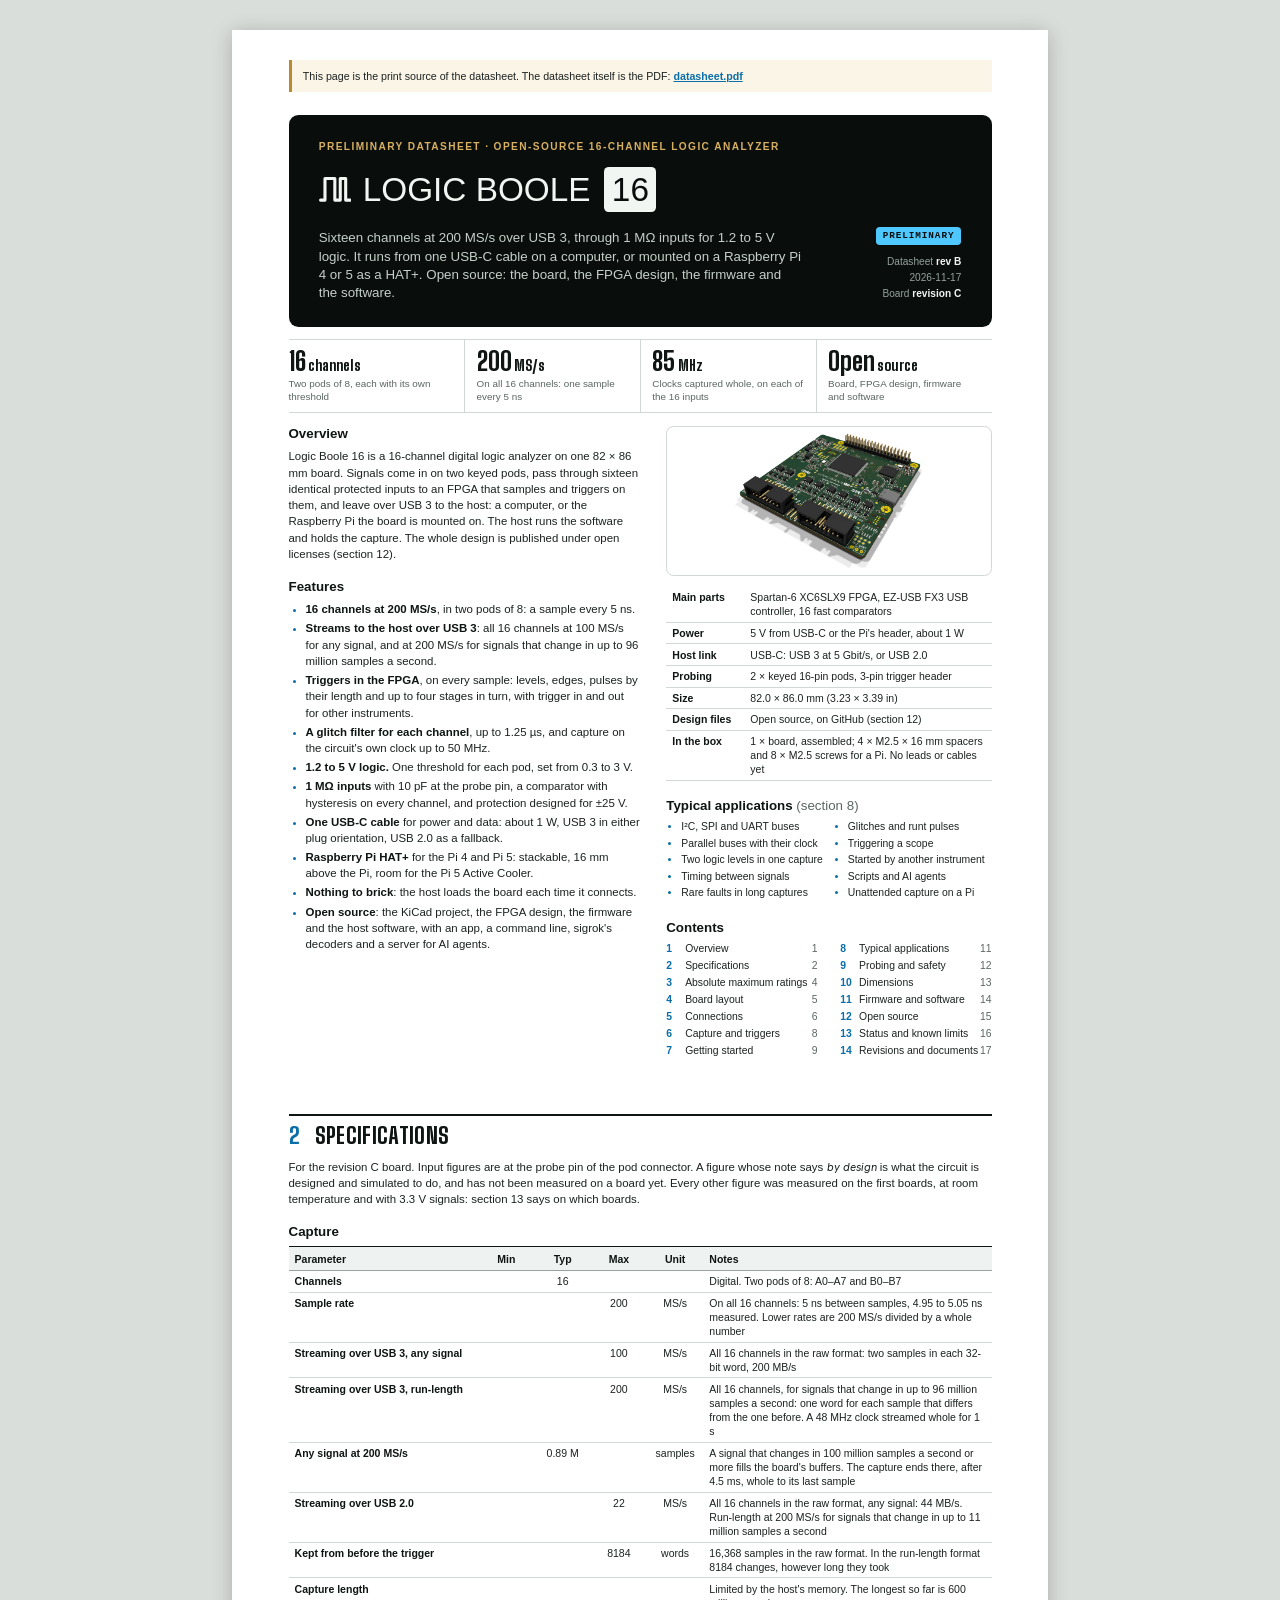
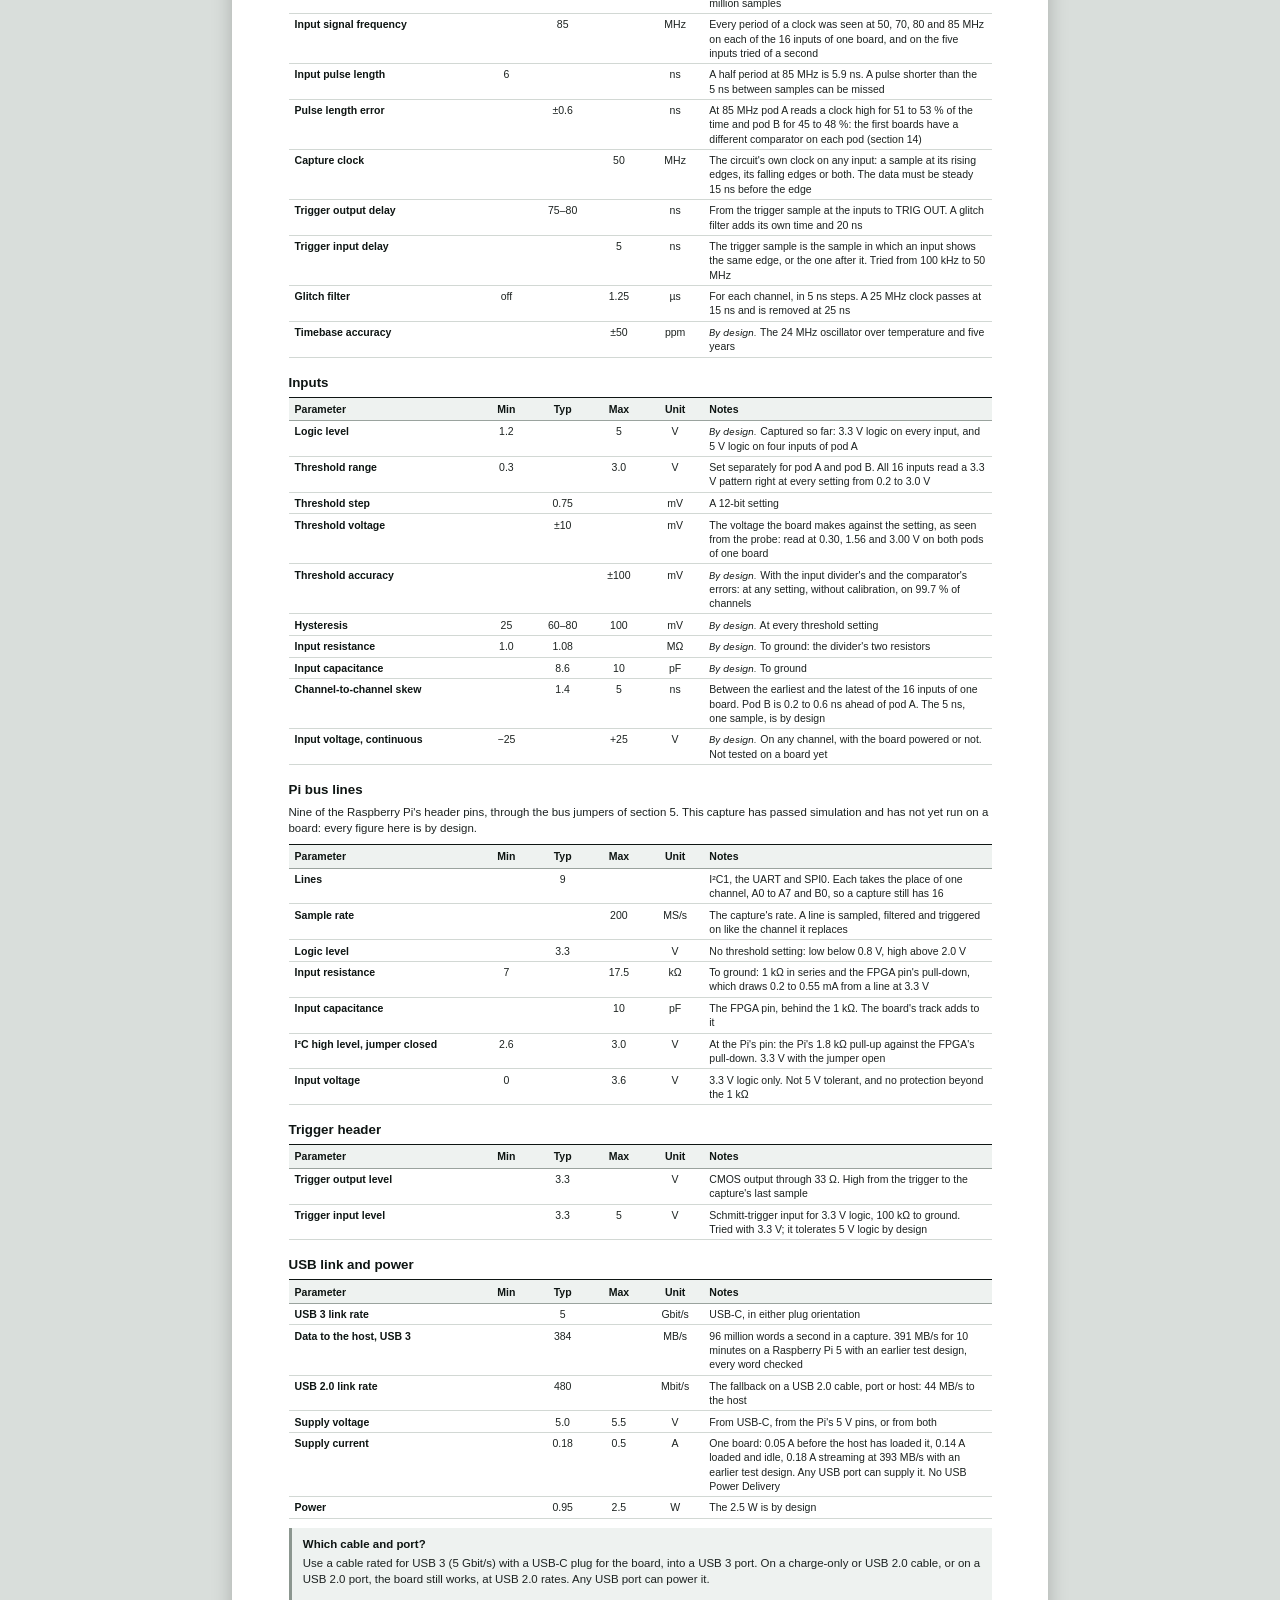
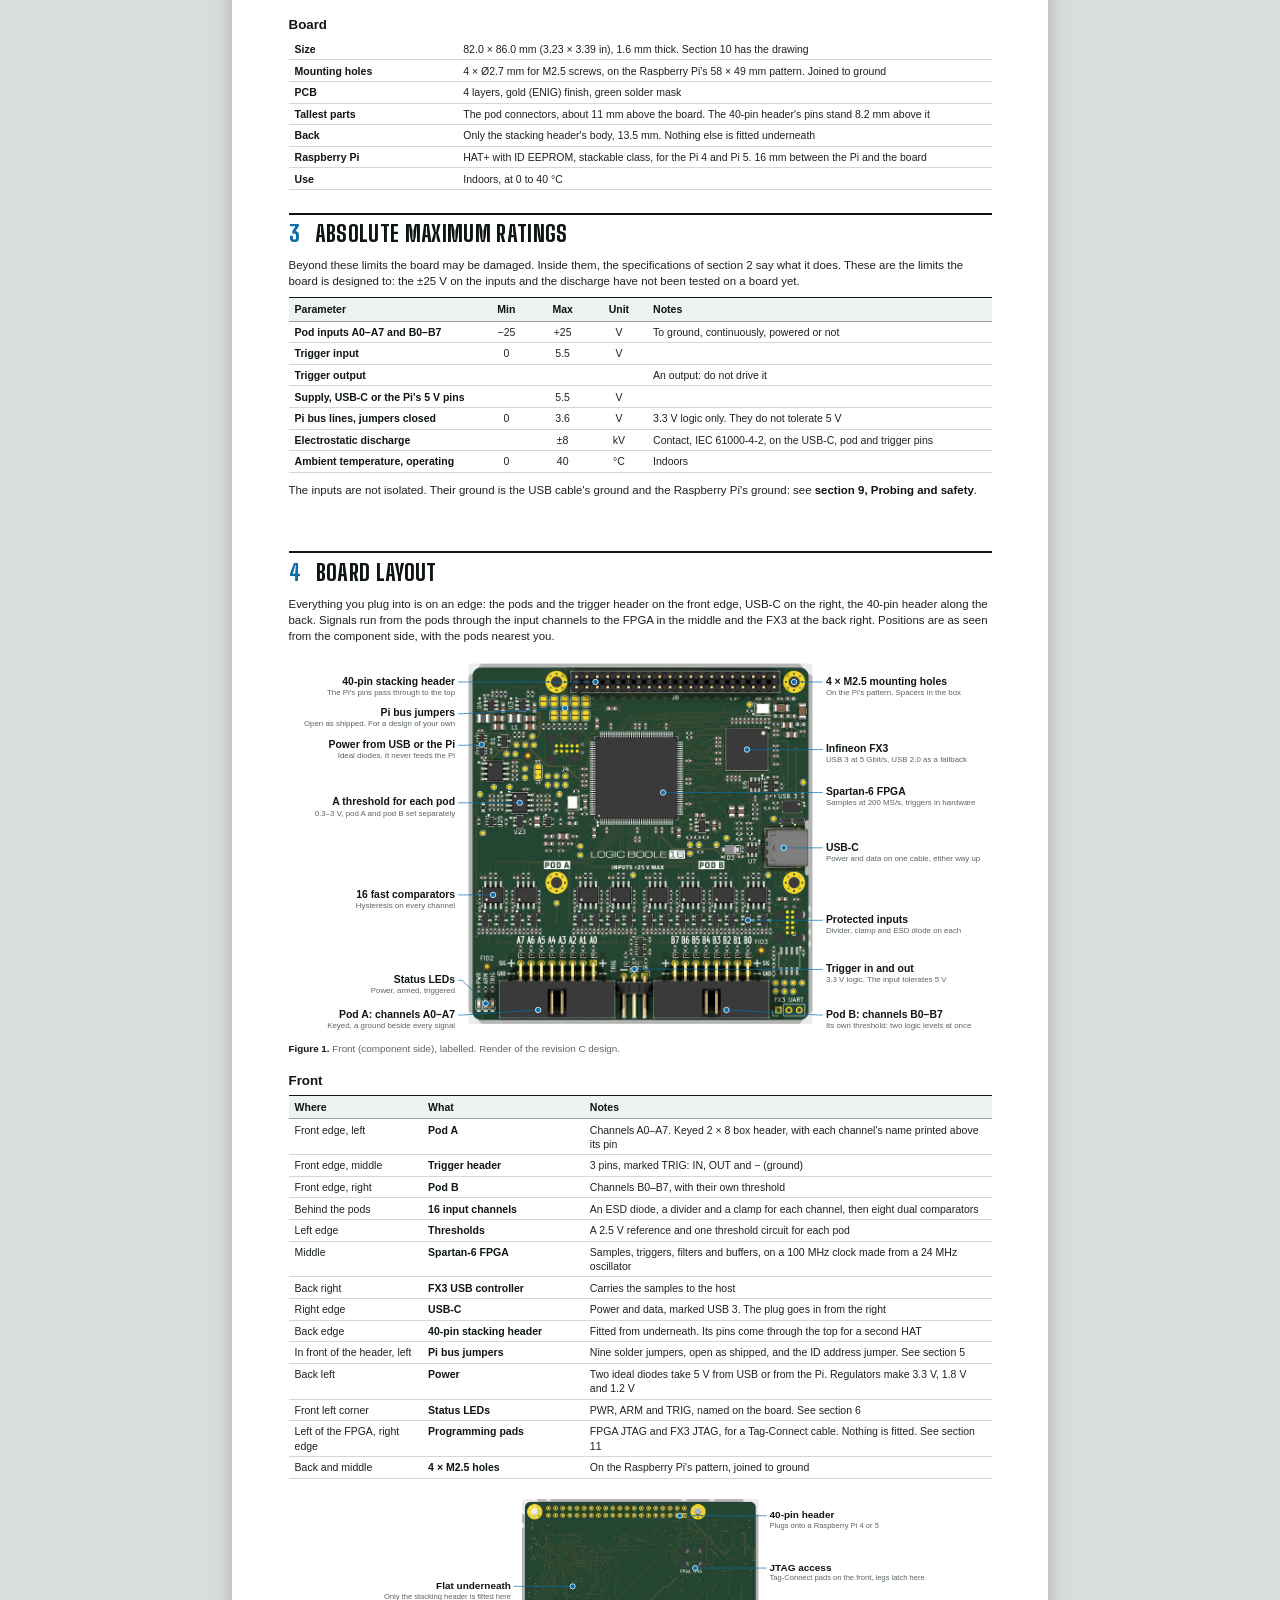
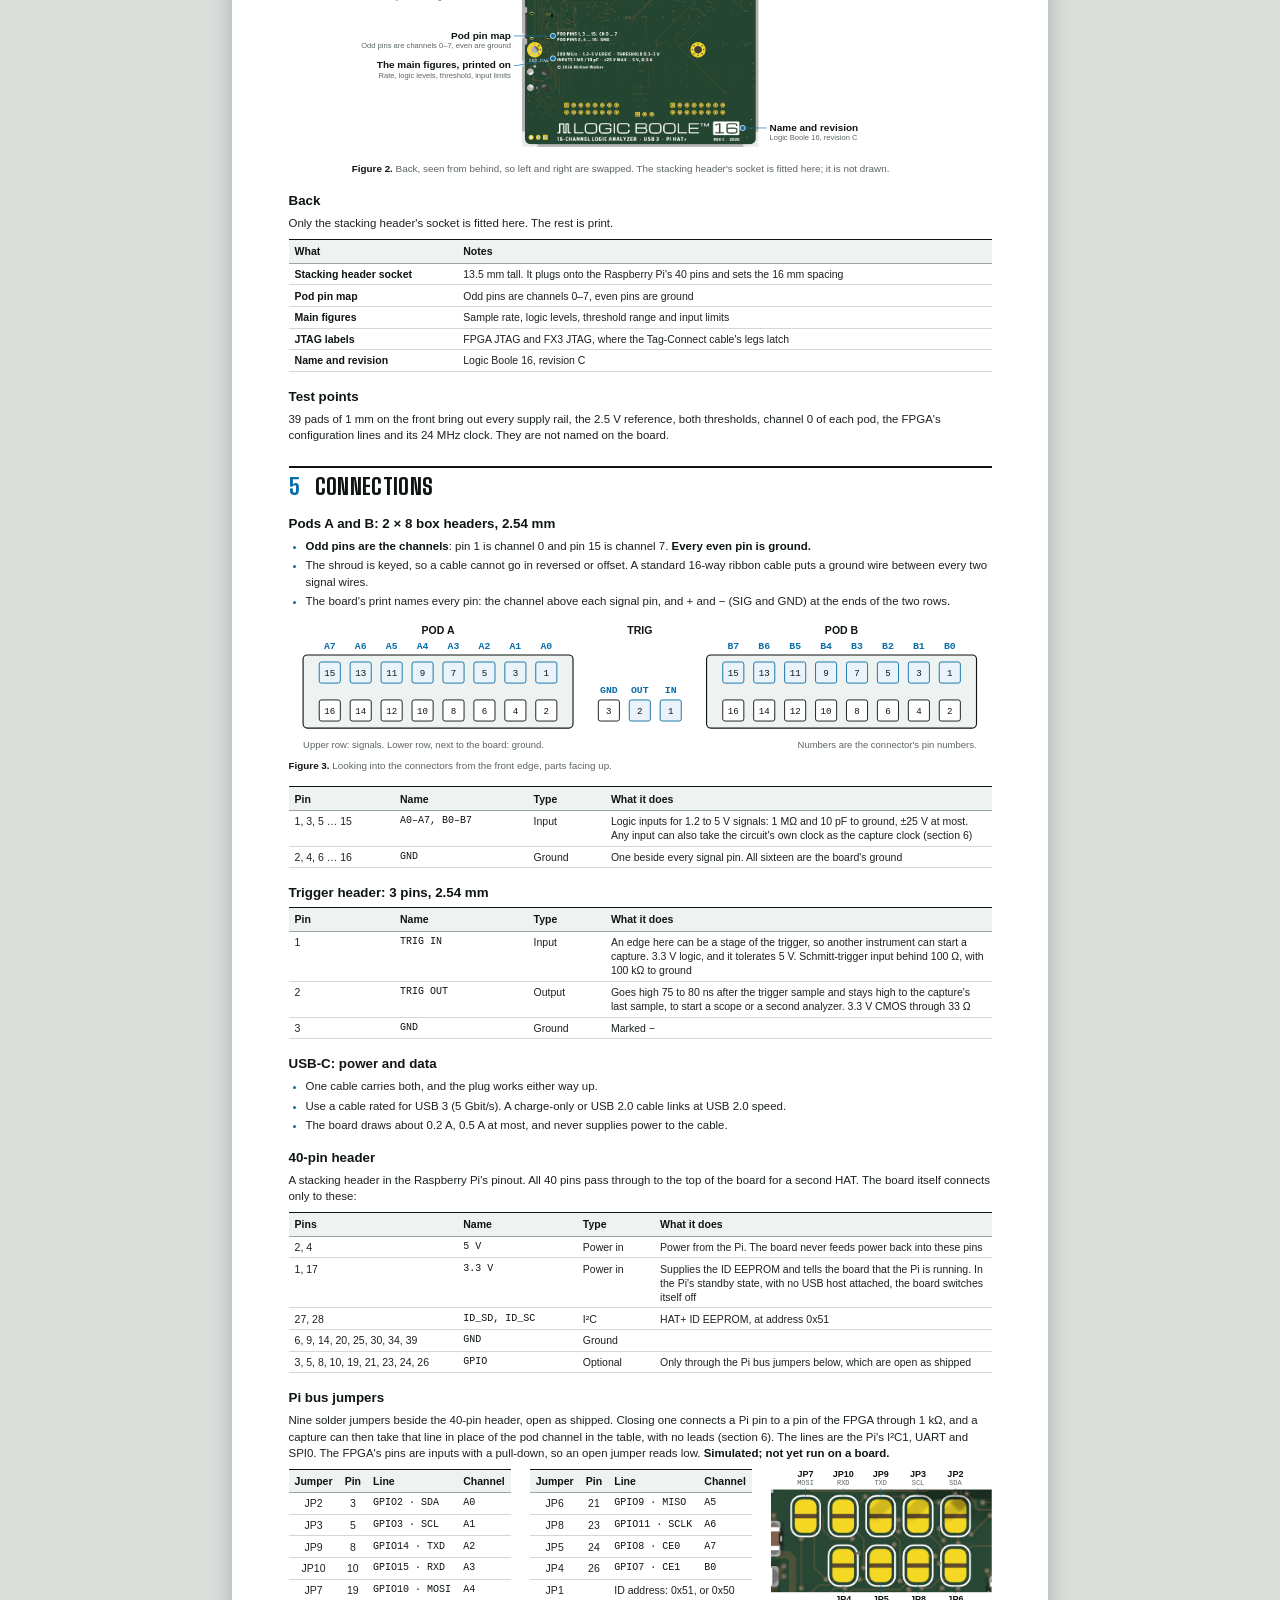
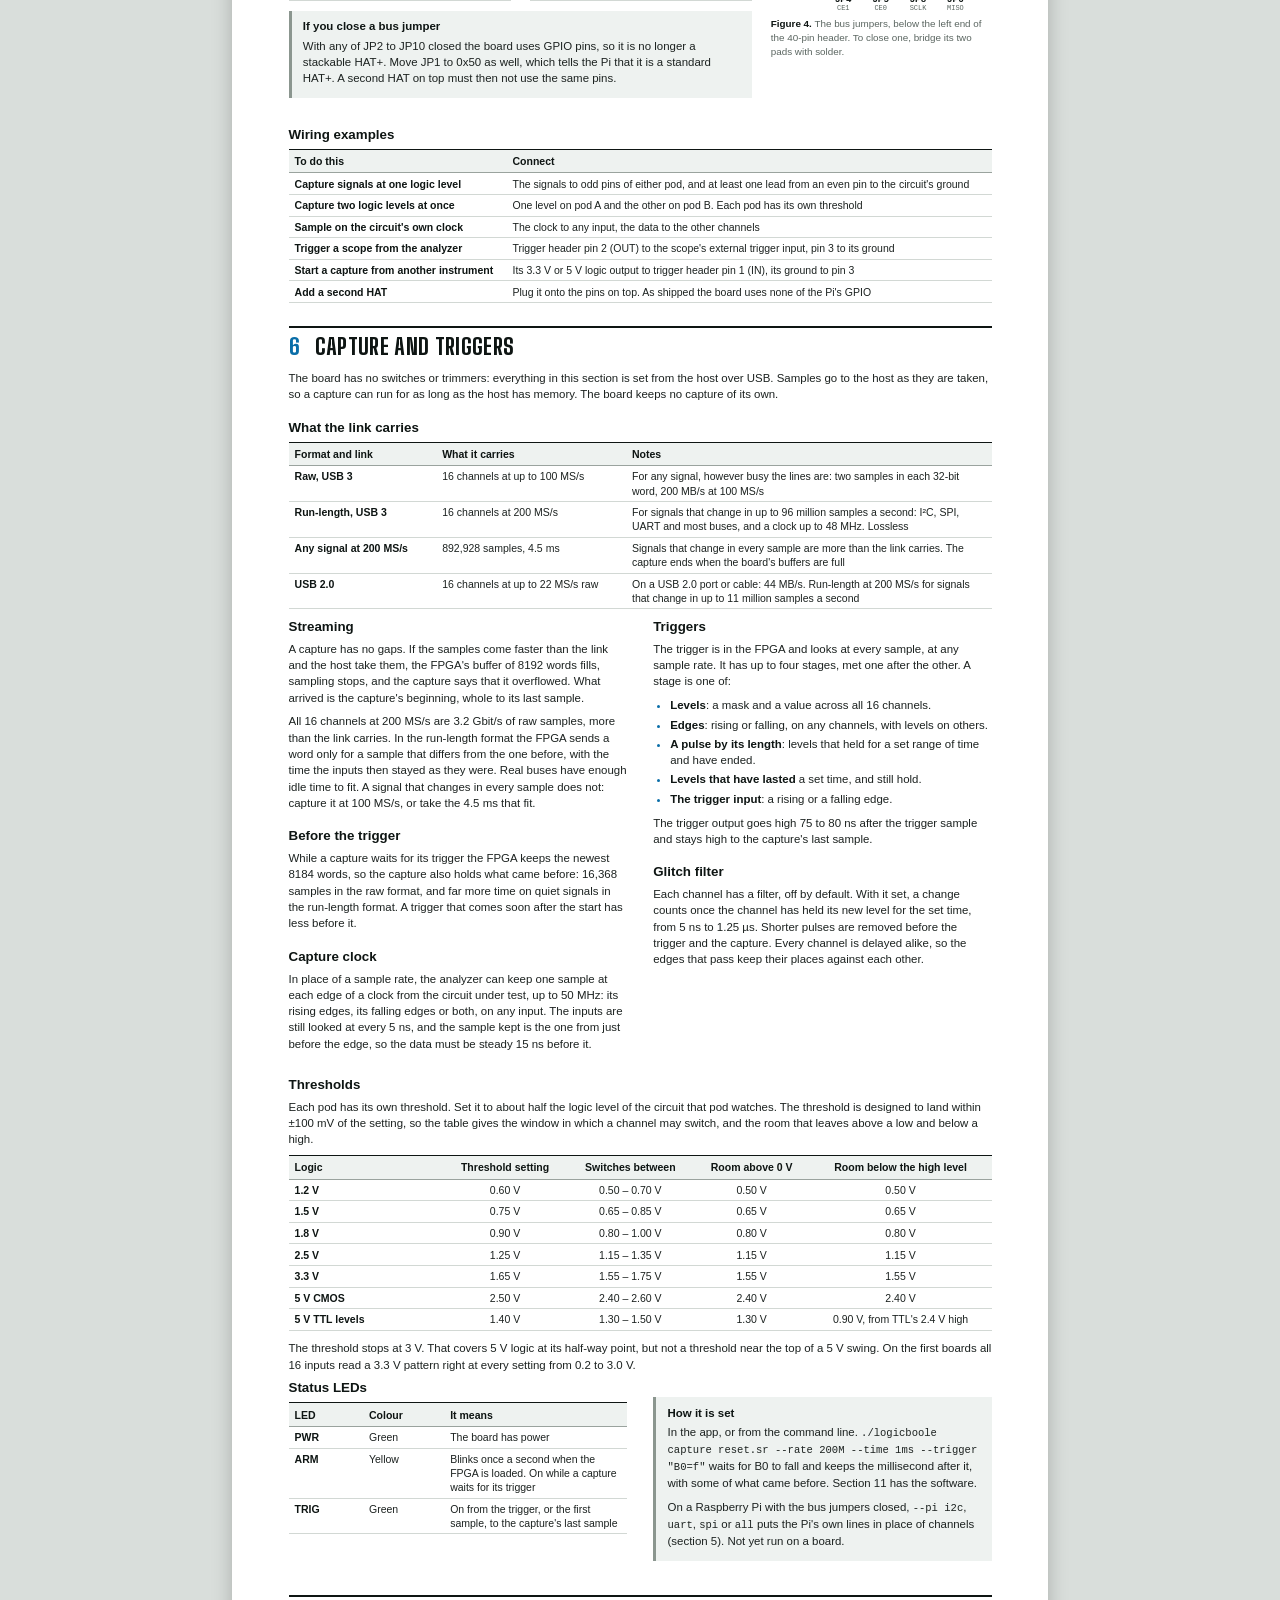
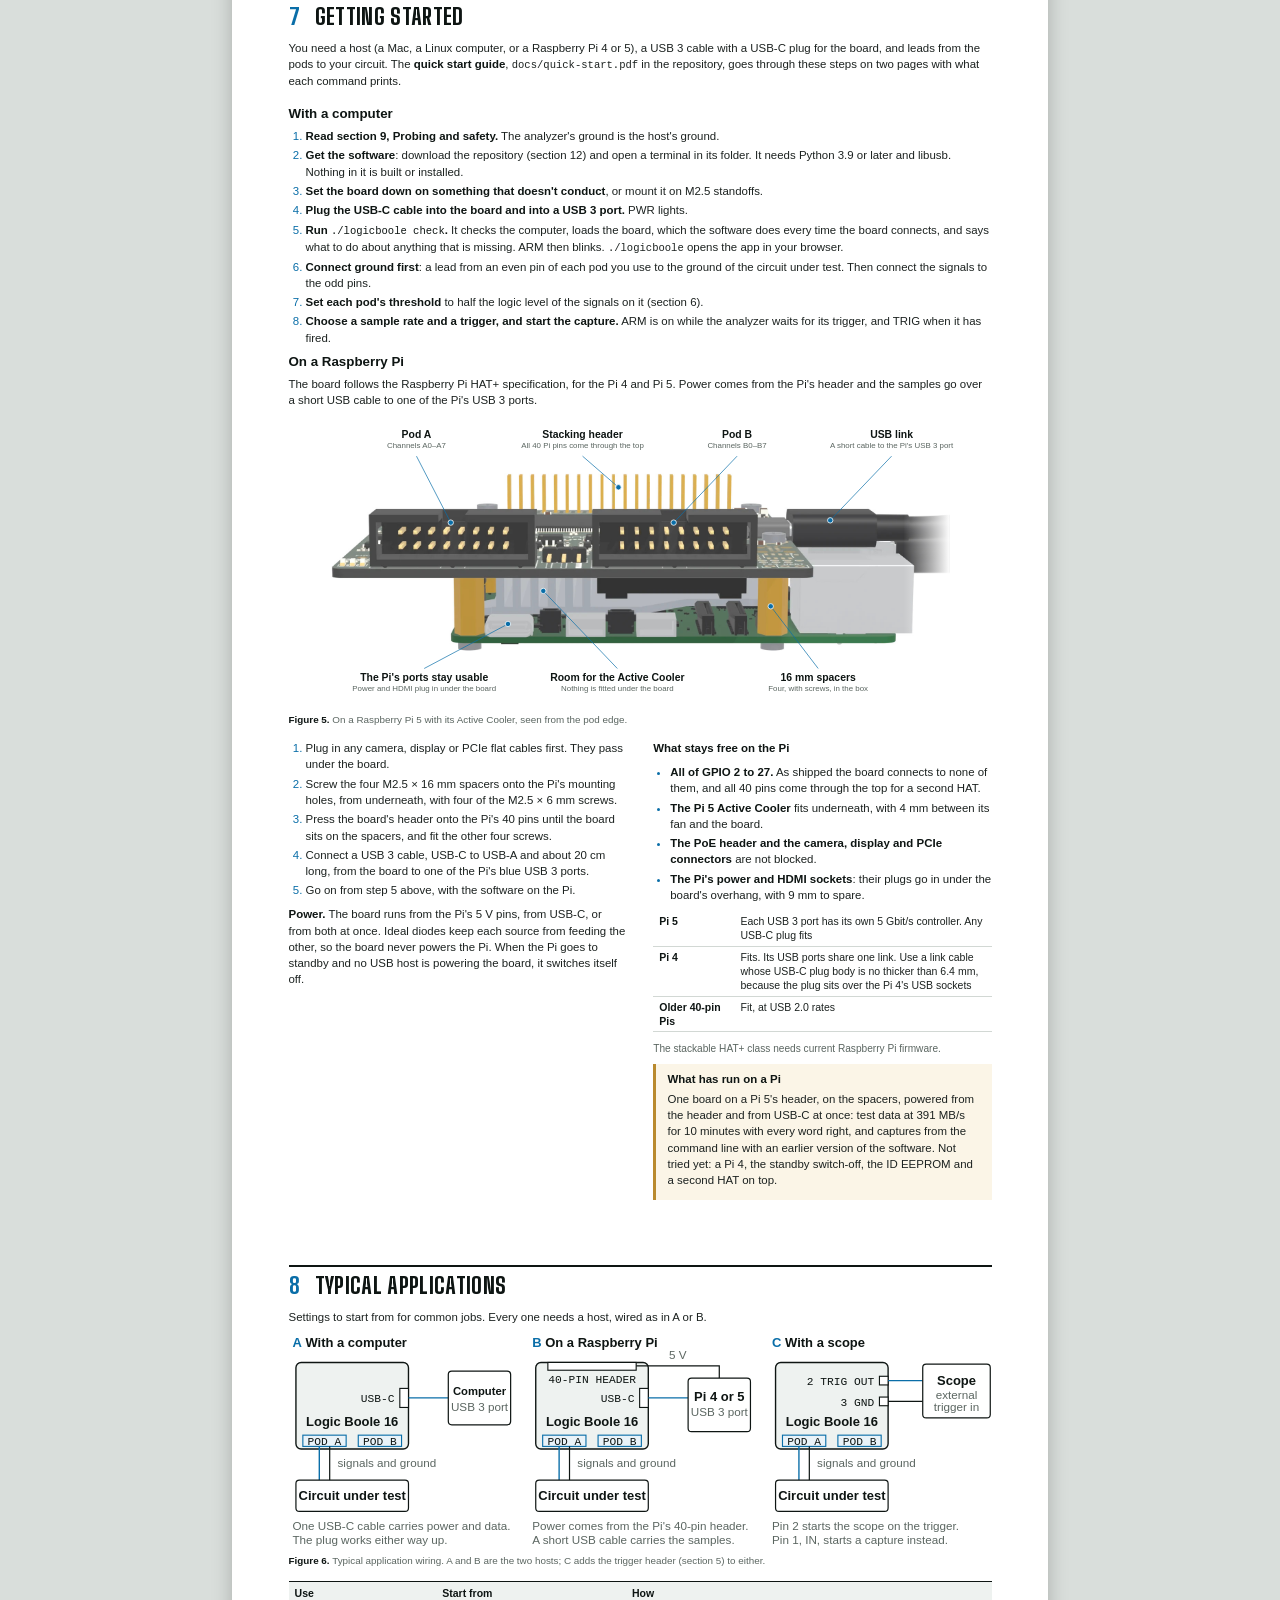
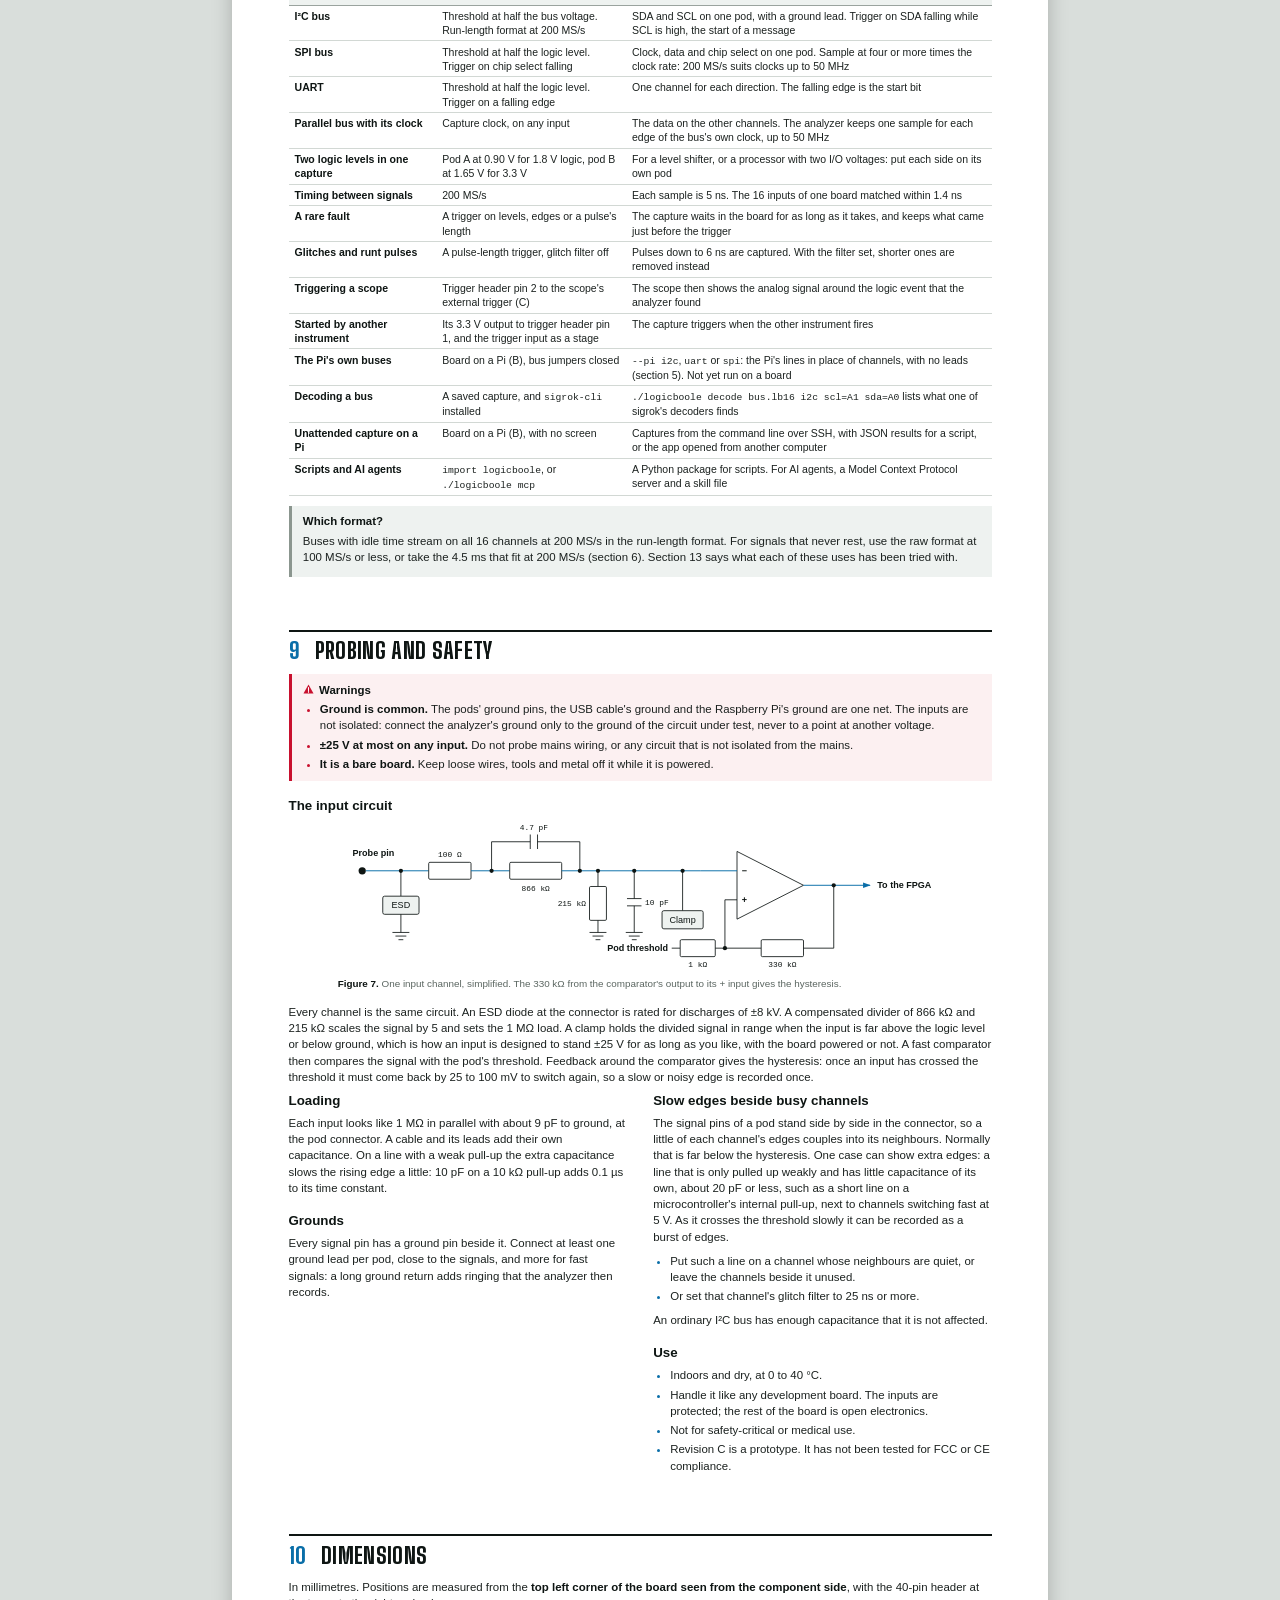
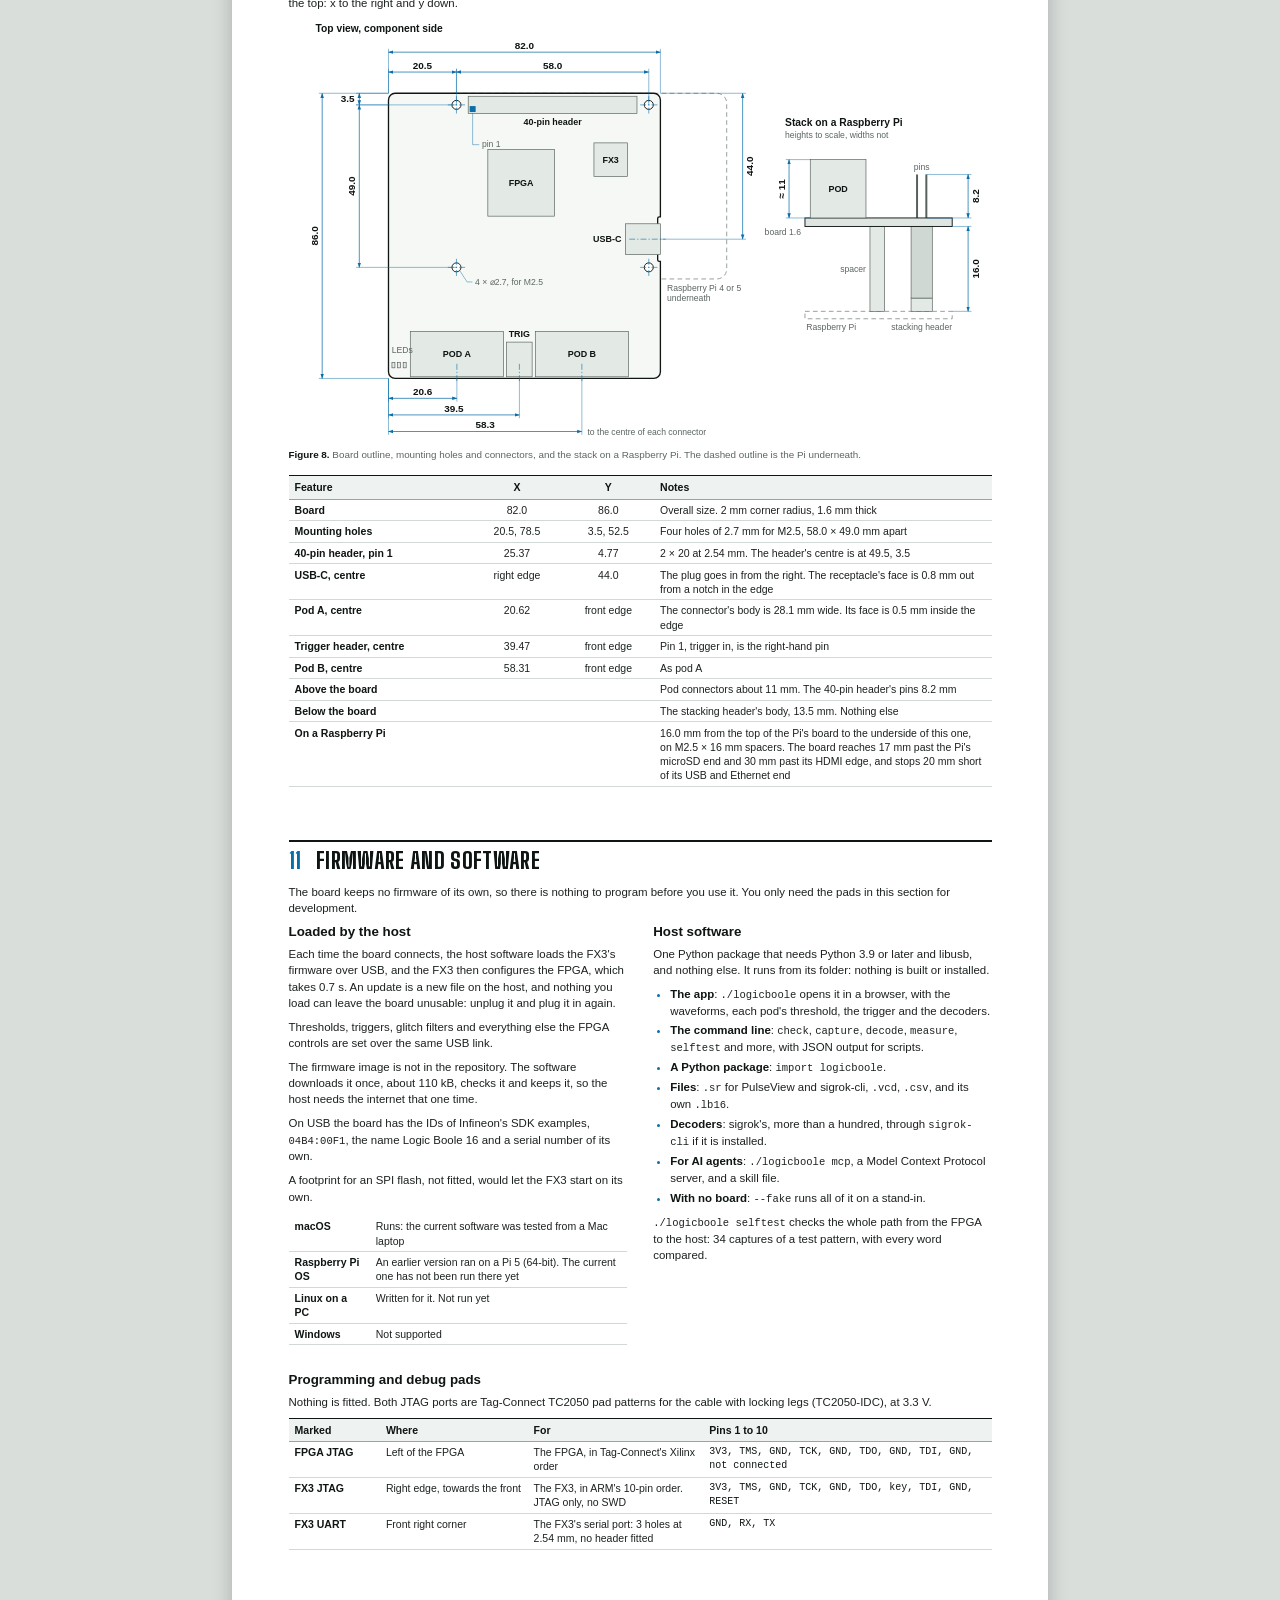
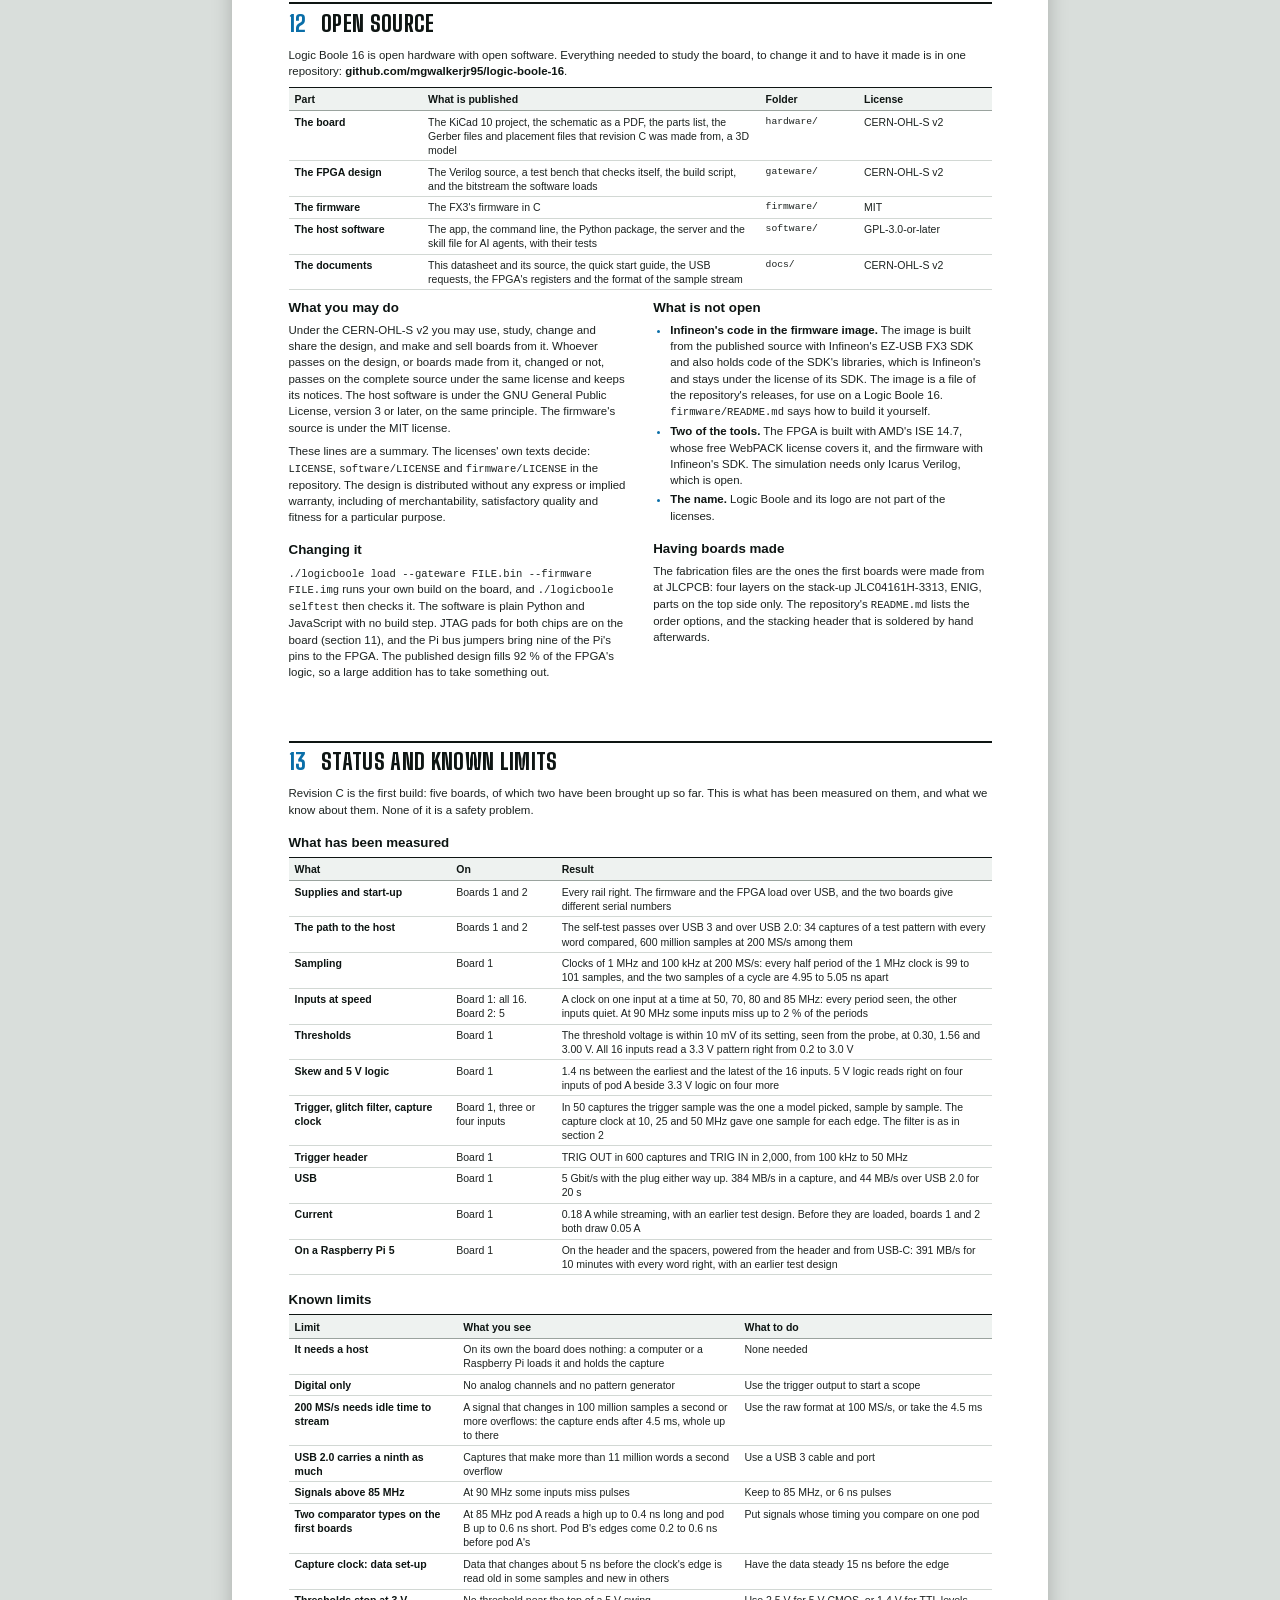
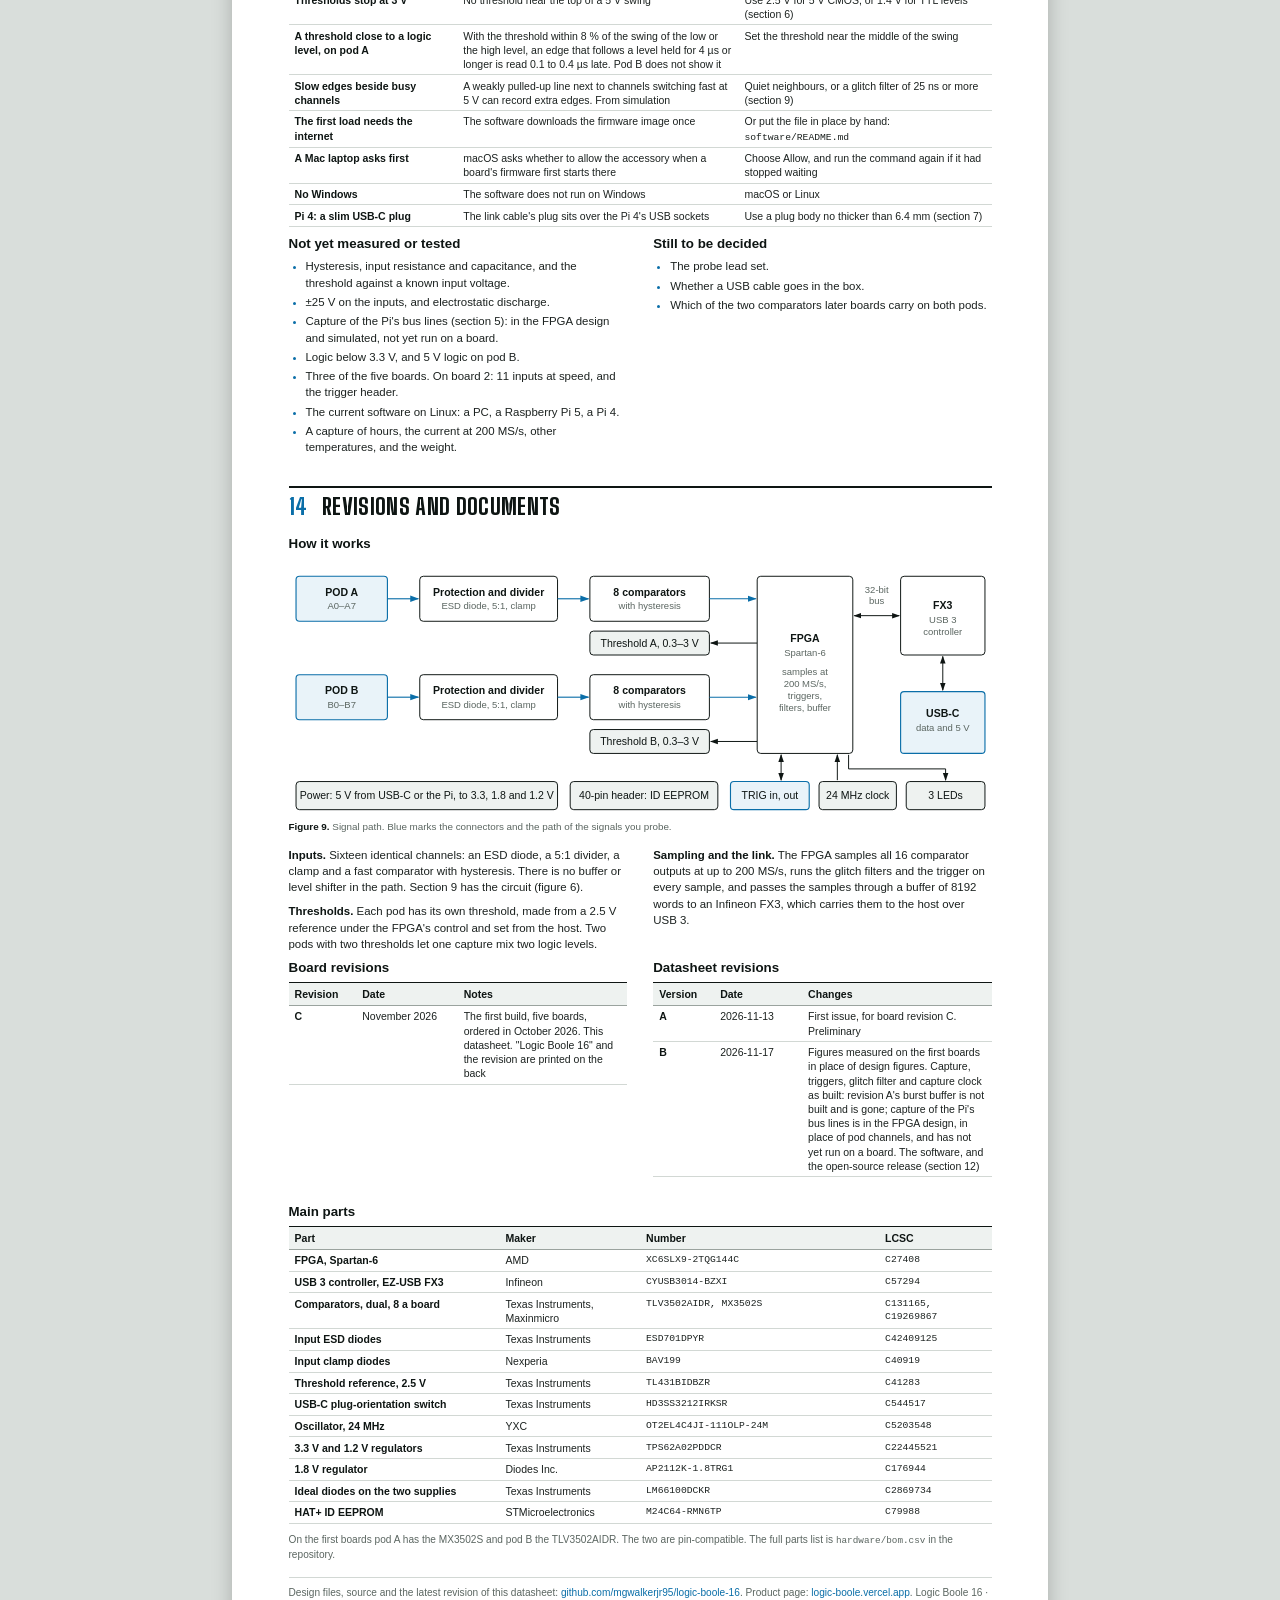
==== docs/datasheet.html @ 7238aff9 "Pi bus capture (FPGA design 5), datasheet revision B, new front page - FPGA design 5: the Pi's I2C, " ====
<!DOCTYPE html>
<!-- Copyright (C) 2026 Michael Walker -->
<!-- SPDX-License-Identifier: CERN-OHL-S-2.0 -->
<!-- The datasheet.  datasheet.pdf is this page printed on US Letter paper with headless Google Chrome, from this
     folder, with the options headless=new, no-pdf-header-footer, generate-pdf-document-outline,
     virtual-time-budget=10000 and print-to-pdf=datasheet.pdf, and "file://$PWD/datasheet.html" as the page.
     The page numbers of the contents on page 1 are set by hand: check them against the PDF after a change.
     The fonts are in datasheet/fonts, each under the SIL Open Font License (datasheet/fonts/README.md).
     The pictures of the board are in hardware/images and datasheet/img. -->
<html lang="en">
<head>
<meta charset="utf-8">
<title>Logic Boole 16 (board revision C) preliminary datasheet, rev B</title>
<meta name="author" content="Michael Walker">
<link rel="stylesheet" href="datasheet/fonts/fonts.css">
<style>
:root {
  --ink: #0e1513; --text: #1c2220; --muted: #5b6661; --rule: #d2d8d4; --shade: #eef2f0;
  --acc: #0a6ea8; --acc-bg: #e9f3f9; --gold: #b98a2e; --gold-bg: #fbf5e7; --dark: #090d0c; --trace: #4fc8ff;
  --f-body: "Hanken Grotesk", "Helvetica Neue", Arial, sans-serif;
  --f-disp: "Big Shoulders Display", "Arial Narrow", sans-serif;
  --f-mono: "IBM Plex Mono", Menlo, monospace;
  --f-name: "Michroma", "Arial Black", sans-serif;
}
@page {
  size: letter;
  margin: 18mm 15mm 16mm 15mm;
  @top-left { content: "LOGIC BOOLE 16  ·  preliminary datasheet"; font: 600 7.5pt "Hanken Grotesk", Arial, sans-serif; color: #5b6661; vertical-align: bottom; padding-bottom: 2.5mm; }
  @top-right { content: "Rev B  ·  2026-11-17  ·  board revision C"; font: 400 7.5pt "Hanken Grotesk", Arial, sans-serif; color: #5b6661; vertical-align: bottom; padding-bottom: 2.5mm; }
  @bottom-left { content: "© 2026 Michael Walker. Open hardware, CERN-OHL-S v2. Preliminary: subject to change."; font: 400 7pt "Hanken Grotesk", Arial, sans-serif; color: #5b6661; vertical-align: top; padding-top: 3mm; }
  @bottom-right { content: "Page " counter(page) " of " counter(pages); font: 600 7pt "Hanken Grotesk", Arial, sans-serif; color: #5b6661; vertical-align: top; padding-top: 3mm; }
}
@page :first {
  margin-top: 12mm;
  @top-left { content: none; } @top-right { content: none; }
}
* { box-sizing: border-box; }
html { -webkit-print-color-adjust: exact; print-color-adjust: exact; }
body { margin: 0; font: 400 8.6pt/1.42 var(--f-body); color: var(--text); font-variant-numeric: tabular-nums; }
p { margin: 0 0 2mm; }
b, strong { font-weight: 700; color: var(--ink); }
code, .mono { font-family: var(--f-mono); font-size: .92em; font-weight: 500; }
ul, ol { margin: 0 0 2mm; padding-left: 4.5mm; }
li { margin: 0 0 .8mm; }
li::marker { color: var(--acc); }

/* section headings */
h2 { font: 800 17pt/1 var(--f-disp); text-transform: uppercase; letter-spacing: .015em; color: var(--ink);
     margin: 6mm 0 3mm; padding-top: 2.2mm; border-top: 1.6pt solid var(--ink); break-after: avoid; }
h2 .n { color: var(--acc); margin-right: 2.5mm; }
h3 { font: 700 10pt/1.2 var(--f-body); color: var(--ink); margin: 4.5mm 0 1.6mm; break-after: avoid; }
h2.plain { font: 700 10pt/1.2 var(--f-body); text-transform: none; letter-spacing: 0; margin: 0 0 1.6mm; padding: 0; border: 0; }
.newpage { break-before: page; }
.newpage > h2:first-child { margin-top: 0; }
.keep { break-inside: avoid; }

/* tables */
table { width: 100%; border-collapse: collapse; margin: 0 0 2.5mm; font-size: 7.9pt; line-height: 1.35; break-inside: auto; }
thead { display: table-header-group; }
tr { break-inside: avoid; }
th { background: var(--shade); color: var(--ink); text-align: left; font-weight: 700; padding: 1.1mm 1.6mm; border-top: .8pt solid var(--ink); border-bottom: .6pt solid #9aa39e; vertical-align: bottom; }
td { padding: .85mm 1.6mm; border-bottom: .4pt solid var(--rule); vertical-align: top; }
td.c, th.c { text-align: center; }
td.v, th.v { text-align: center; white-space: nowrap; }
td.p { font-weight: 600; color: var(--ink); }
th.w-par { width: 27%; } th.w-n { width: 8%; } th.w-u { width: 8%; }
table.kv td:first-child { width: 24%; font-weight: 600; color: var(--ink); }
table.pin td:first-child, table.pin th:first-child { width: 9%; text-align: center; }
table.pin td:nth-child(2) { text-align: center; }
.sig { font-family: var(--f-mono); font-weight: 500; font-size: .95em; color: var(--ink); white-space: nowrap; }

/* callouts */
.warn, .note, .tip { border-left: 2.6pt solid var(--acc); background: var(--acc-bg); padding: 2mm 3mm 1.2mm; margin: 0 0 3mm; break-inside: avoid; }
.warn { border-color: #c8102e; background: #fcf0f1; }
.warn .h svg { margin-right: 1.4mm; vertical-align: -.4pt; }
.warn ul { margin-bottom: 1mm; } .warn li::marker { color: #c8102e; }
.note { border-color: var(--gold); background: var(--gold-bg); }
.tip { border-color: #8b968f; background: var(--shade); }
.warn .h, .note .h, .tip .h { font-weight: 700; color: var(--ink); margin-bottom: .8mm; }

/* figures */
figure { margin: 1mm 0 3.5mm; break-inside: avoid; }
figure img { display: block; width: 100%; }
figure svg { display: block; width: 100%; height: auto; }
figcaption { font-size: 7.4pt; color: var(--muted); margin-top: 1.2mm; }
figcaption b { color: var(--ink); }

/* cover */
.cover { background: var(--dark); color: #e8ece8; border-radius: 2.5mm; padding: 7mm 8mm 6.5mm; display: grid; grid-template-columns: 1fr auto; gap: 6mm; align-items: end; }
.cover .kicker { font: 600 7.6pt var(--f-body); letter-spacing: .14em; text-transform: uppercase; color: #d8b062; margin-bottom: 4mm; }
.lockup { display: flex; align-items: center; gap: .34em; font: 400 25pt/1 var(--f-name); color: #f2f6f3; white-space: nowrap; margin: 0 0 4.5mm; }
.lockup svg { height: .74em; width: auto; flex: none; }
.lockup .n16 { background: #f2f6f3; color: var(--dark); border-radius: .14em; padding: .17em .2em .17em .24em; margin-left: .06em; }
.cover .sub { font: 400 10pt/1.38 var(--f-body); color: #c6cfc9; max-width: 128mm; margin: 0; }
.cover .rev { text-align: right; font: 400 7.6pt/1.6 var(--f-body); color: #94a29b; white-space: nowrap; }
.cover .rev b { color: #f2f6f3; font-weight: 600; }
.cover .flag { display: inline-block; font: 600 7pt/1 var(--f-mono); letter-spacing: .1em; color: var(--dark); background: var(--trace); border-radius: 1mm; padding: 1.1mm 1.8mm; margin-bottom: 2.5mm; }
.stats { display: grid; grid-template-columns: repeat(4, 1fr); gap: 0; margin: 3.2mm 0 3.6mm; border-top: .6pt solid var(--rule); border-bottom: .6pt solid var(--rule); }
.stat { padding: 2.4mm 3mm 2.2mm; border-left: .6pt solid var(--rule); }
.stat:first-child { border-left: 0; padding-left: 0; }
.stat .num { font: 800 19pt/1 var(--f-disp); color: var(--ink); white-space: nowrap; }
.stat .num small { font-size: 11pt; margin-left: .6mm; }
.stat .lab { font-size: 7.4pt; color: var(--muted); margin-top: .8mm; line-height: 1.3; }
.two { display: grid; grid-template-columns: 1.08fr 1fr; gap: 7mm; }
.two h3:first-child { margin-top: 0; }
.even { grid-template-columns: 1fr 1fr; }
.three { display: grid; grid-template-columns: 1fr 1fr 1.2fr; column-gap: 5mm; align-items: start; }
figure.jp { margin: 0 0 3mm; grid-column: 3; grid-row: 1 / span 2; }
.jp-tip { grid-column: 1 / span 2; grid-row: 2; }
.jp-n { font-family: var(--f-body); font-weight: 700; font-size: 44px; fill: var(--ink); }
.jp-s { font-family: var(--f-mono); font-weight: 500; font-size: 34px; fill: var(--muted); }
.hero { border: .6pt solid var(--rule); border-radius: 2mm; padding: 1mm 3mm; margin-bottom: 3mm; }
.hero img { width: 100%; max-height: 37mm; object-fit: contain; display: block; }
.features li { margin-bottom: .75mm; }
.apps { columns: 2; column-gap: 6mm; font-size: 7.8pt; margin: 0 0 1mm; padding-left: 4mm; }
.apps li { margin: 0 0 .5mm; }
.contents { columns: 2; column-gap: 6mm; font-size: 7.8pt; list-style: none; padding: 0; margin: 0; }
.contents li { margin: 0 0 .6mm; }
.contents li a { display: flex; color: inherit; text-decoration: none; }
.contents .n { display: inline-block; width: 5mm; color: var(--acc); font-weight: 700; }
.contents .pg { margin-left: auto; color: var(--muted); }

/* labelled board views */
.dg-l { fill: none; stroke: var(--acc); stroke-width: 1.8; }
.dg-p { fill: var(--acc); stroke: #fff; stroke-width: 2; }
.dg-t { font-family: var(--f-body); font-weight: 700; font-size: 27px; fill: var(--ink); }
.dg-s { font-family: var(--f-body); font-size: 20.5px; fill: var(--muted); }
figure.narrow { width: 82%; margin-left: auto; margin-right: auto; }

/* block diagram, input circuit, pinout */
.bd rect.b { fill: #fff; stroke: var(--ink); stroke-width: 1.4; }
.bd rect.s { fill: var(--shade); stroke: var(--ink); stroke-width: 1.4; }
.bd rect.a { fill: var(--acc-bg); stroke: var(--acc); stroke-width: 1.6; }
.bd .w { fill: none; stroke: var(--ink); stroke-width: 1.4; }
.bd .wa { fill: none; stroke: var(--acc); stroke-width: 1.6; }
.bd text { font-family: var(--f-body); font-size: 15px; fill: var(--ink); }
.bd text.t { font-weight: 700; }
.bd text.m { fill: var(--muted); font-size: 13.5px; }
.bd text.k { font-family: var(--f-mono); font-size: 13px; font-weight: 500; }
.bd text.ch { font-family: var(--f-mono); font-size: 14px; font-weight: 600; fill: var(--acc); }
.bd .ah { fill: var(--ink); } .bd .aha { fill: var(--acc); }
.bd .dot { fill: var(--ink); }
.bd rect.pin { fill: #fff; stroke: var(--ink); stroke-width: 1.3; }
.bd rect.pin.sg { fill: var(--acc-bg); stroke: var(--acc); }
.bd rect.shr { fill: var(--shade); stroke: var(--ink); stroke-width: 1.6; }

/* dimension drawing */
.dm .dm-o { fill: #f6f8f6; stroke: var(--ink); stroke-width: 2; }
.dm .dm-o2 { fill: #dfe6e1; stroke: var(--ink); stroke-width: 1.4; }
.dm .dm-c { fill: #e3e9e5; stroke: #56615c; stroke-width: 1; }
.dm .dm-c2 { fill: #cfd8d2; stroke: #56615c; stroke-width: 1; }
.dm .dm-pi { fill: none; stroke: #7d8a84; stroke-width: 1.2; stroke-dasharray: 7 5; }
.dm .dm-pi2 { fill: #fff; stroke: #7d8a84; stroke-width: 1.2; stroke-dasharray: 7 5; }
.dm .dm-hole { fill: #fff; stroke: var(--ink); stroke-width: 1.4; }
.dm .dm-x { fill: none; stroke: var(--acc); stroke-width: .9; stroke-dasharray: 9 3 2 3; }
.dm .dm-p1 { fill: var(--acc); }
.dm .dm-pin { stroke: #56615c; stroke-width: 3; }
.dm .dm-d { stroke: var(--acc); stroke-width: 1.1; }
.dm .dm-e { fill: none; stroke: var(--acc); stroke-width: .7; }
.dm .dm-ah { fill: var(--acc); }
.dm text { font-family: var(--f-body); }
.dm .dm-t { font-size: 15px; font-weight: 700; fill: var(--ink); }
.dm .dm-l { font-size: 13px; fill: var(--muted); }
.dm .dm-n { font-size: 13.5px; font-weight: 700; fill: var(--ink); }
.dm .dm-h { font-size: 15.5px; font-weight: 700; fill: var(--ink); }

.small { font-size: 7.6pt; color: var(--muted); }
.ref { font-weight: 400; color: var(--muted); }
.end a { color: var(--acc); text-decoration: none; }
.bd .hk { fill: var(--acc); }
.end { margin-top: 4mm; padding-top: 2mm; border-top: .6pt solid var(--rule); font-size: 7.6pt; color: var(--muted); break-inside: avoid; }

/* On screen, when this source file is opened in a browser: a sheet with the PDF's margins, not edge to edge.
   The PDF is the datasheet; none of this prints. */
.srcbar { display: none; }
@media screen {
  html { background: #d9dedb; }
  body { width: 216mm; max-width: 100%; margin: 8mm auto; padding: 14mm 15mm 16mm; background: #fff; box-shadow: 0 .6mm 5mm rgba(0, 0, 0, .22); }
  .newpage { margin-top: 14mm; }
  .srcbar { display: block; margin: -6mm 0 6mm; padding: 2.2mm 3mm; background: var(--gold-bg); border-left: 2.6pt solid var(--gold); font-size: 8pt; }
  .srcbar a { color: var(--acc); font-weight: 600; }
}
</style>
</head>
<body>

<!-- ============================== PAGE 1 ============================== -->
<div class="srcbar">This page is the print source of the datasheet. The datasheet itself is the PDF: <a href="datasheet.pdf">datasheet.pdf</a></div>
<header class="cover">
  <div>
    <div class="kicker">Preliminary datasheet · open-source 16-channel logic analyzer</div>
    <div class="lockup" role="img" aria-label="Logic Boole 16">
      <svg viewBox="0 0 132.5 100" aria-hidden="true"><polyline points="6.25,93.75 24.25,93.75 24.25,6.25 64.25,6.25 64.25,93.75 86.25,93.75 86.25,6.25 108.25,6.25 108.25,93.75 126.25,93.75" fill="none" stroke="currentColor" stroke-width="12.5" stroke-linecap="round" stroke-linejoin="round"/></svg>
      <span aria-hidden="true">LOGIC BOOLE</span><span class="n16" aria-hidden="true">16</span>
    </div>
    <p class="sub">Sixteen channels at 200&nbsp;MS/s over USB&nbsp;3, through 1&nbsp;MΩ inputs for 1.2 to 5&nbsp;V logic. It runs from one USB-C cable on a computer, or mounted on a Raspberry Pi 4 or 5 as a HAT+. Open source: the board, the FPGA design, the firmware and the software.</p>
  </div>
  <div class="rev"><span class="flag">PRELIMINARY</span><br>Datasheet <b>rev B</b><br>2026-11-17<br>Board <b>revision C</b></div>
</header>

<div class="stats">
  <div class="stat"><div class="num">16<small>channels</small></div><div class="lab">Two pods of 8, each with its own threshold</div></div>
  <div class="stat"><div class="num">200<small>MS/s</small></div><div class="lab">On all 16 channels: one sample every 5 ns</div></div>
  <div class="stat"><div class="num">85<small>MHz</small></div><div class="lab">Clocks captured whole, on each of the 16 inputs</div></div>
  <div class="stat"><div class="num">Open<small>source</small></div><div class="lab">Board, FPGA design, firmware and software</div></div>
</div>

<div class="two">
  <div>
    <h2 class="plain" id="s1">Overview</h2>
    <p>Logic Boole 16 is a 16-channel digital logic analyzer on one 82 × 86 mm board. Signals come in on two keyed pods, pass through sixteen identical protected inputs to an FPGA that samples and triggers on them, and leave over USB&nbsp;3 to the host: a computer, or the Raspberry Pi the board is mounted on. The host runs the software and holds the capture. The whole design is published under open licenses (section 12).</p>
    <h3>Features</h3>
    <ul class="features">
      <li><b>16 channels at 200 MS/s</b>, in two pods of 8: a sample every 5&nbsp;ns.</li>
      <li><b>Streams to the host over USB 3</b>: all 16 channels at 100&nbsp;MS/s for any signal, and at 200&nbsp;MS/s for signals that change in up to 96 million samples a second.</li>
      <li><b>Triggers in the FPGA</b>, on every sample: levels, edges, pulses by their length and up to four stages in turn, with trigger in and out for other instruments.</li>
      <li><b>A glitch filter for each channel</b>, up to 1.25&nbsp;µs, and capture on the circuit's own clock up to 50&nbsp;MHz.</li>
      <li><b>1.2 to 5 V logic.</b> One threshold for each pod, set from 0.3 to 3&nbsp;V.</li>
      <li><b>1 MΩ inputs</b> with 10&nbsp;pF at the probe pin, a comparator with hysteresis on every channel, and protection designed for ±25&nbsp;V.</li>
      <li><b>One USB-C cable</b> for power and data: about 1&nbsp;W, USB&nbsp;3 in either plug orientation, USB&nbsp;2.0 as a fallback.</li>
      <li><b>Raspberry Pi HAT+</b> for the Pi 4 and Pi 5: stackable, 16&nbsp;mm above the Pi, room for the Pi 5 Active Cooler.</li>
      <li><b>Nothing to brick</b>: the host loads the board each time it connects.</li>
      <li><b>Open source</b>: the KiCad project, the FPGA design, the firmware and the host software, with an app, a command line, sigrok's decoders and a server for AI agents.</li>
    </ul>
  </div>
  <div>
    <div class="hero"><img src="datasheet/img/hero.jpg" alt="The Logic Boole 16 board: two pod connectors on the near edge, the FPGA in the middle, USB-C on the right edge and the 40-pin header at the back."></div>
    <table class="kv">
      <tbody>
        <tr><td>Main parts</td><td>Spartan-6 XC6SLX9 FPGA, EZ-USB FX3 USB controller, 16 fast comparators</td></tr>
        <tr><td>Power</td><td>5 V from USB-C or the Pi's header, about 1 W</td></tr>
        <tr><td>Host link</td><td>USB-C: USB 3 at 5 Gbit/s, or USB 2.0</td></tr>
        <tr><td>Probing</td><td>2 × keyed 16-pin pods, 3-pin trigger header</td></tr>
        <tr><td>Size</td><td>82.0 × 86.0 mm (3.23 × 3.39 in)</td></tr>
        <tr><td>Design files</td><td>Open source, on GitHub (section 12)</td></tr>
        <tr><td>In the box</td><td>1 × board, assembled; 4 × M2.5 × 16 mm spacers and 8 × M2.5 screws for a Pi. No leads or cables yet</td></tr>
      </tbody>
    </table>
    <h3>Typical applications <span class="ref">(section 8)</span></h3>
    <ul class="apps">
      <li>I²C, SPI and UART buses</li><li>Parallel buses with their clock</li><li>Two logic levels in one capture</li><li>Timing between signals</li><li>Rare faults in long captures</li>
      <li>Glitches and runt pulses</li><li>Triggering a scope</li><li>Started by another instrument</li><li>Scripts and AI agents</li><li>Unattended capture on a Pi</li>
    </ul>
    <!-- Page numbers are set by hand. -->
    <h3>Contents</h3>
    <ol class="contents">
      <li><a href="#s1"><span class="n">1</span>Overview<span class="pg">1</span></a></li>
      <li><a href="#s2"><span class="n">2</span>Specifications<span class="pg">2</span></a></li>
      <li><a href="#s3"><span class="n">3</span>Absolute maximum ratings<span class="pg">4</span></a></li>
      <li><a href="#s4"><span class="n">4</span>Board layout<span class="pg">5</span></a></li>
      <li><a href="#s5"><span class="n">5</span>Connections<span class="pg">6</span></a></li>
      <li><a href="#s6"><span class="n">6</span>Capture and triggers<span class="pg">8</span></a></li>
      <li><a href="#s7"><span class="n">7</span>Getting started<span class="pg">9</span></a></li>
      <li><a href="#s8"><span class="n">8</span>Typical applications<span class="pg">11</span></a></li>
      <li><a href="#s9"><span class="n">9</span>Probing and safety<span class="pg">12</span></a></li>
      <li><a href="#s10"><span class="n">10</span>Dimensions<span class="pg">13</span></a></li>
      <li><a href="#s11"><span class="n">11</span>Firmware and software<span class="pg">14</span></a></li>
      <li><a href="#s12"><span class="n">12</span>Open source<span class="pg">15</span></a></li>
      <li><a href="#s13"><span class="n">13</span>Status and known limits<span class="pg">16</span></a></li>
      <li><a href="#s14"><span class="n">14</span>Revisions and documents<span class="pg">17</span></a></li>
    </ol>
  </div>
</div>

<!-- ============================== 2 SPECIFICATIONS ============================== -->
<section class="newpage">
<h2 id="s2"><span class="n">2</span> Specifications</h2>
<p>For the revision C board. Input figures are at the probe pin of the pod connector. A figure whose note says <i>by design</i> is what the circuit is designed and simulated to do, and has not been measured on a board yet. Every other figure was measured on the first boards, at room temperature and with 3.3&nbsp;V signals: section 13 says on which boards.</p>

<h3>Capture</h3>
<table>
  <thead><tr><th class="w-par">Parameter</th><th class="v w-n">Min</th><th class="v w-n">Typ</th><th class="v w-n">Max</th><th class="v w-u">Unit</th><th>Notes</th></tr></thead>
  <tbody>
    <tr><td class="p">Channels</td><td class="v"></td><td class="v">16</td><td class="v"></td><td class="v"></td><td>Digital. Two pods of 8: A0–A7 and B0–B7</td></tr>
    <tr><td class="p">Sample rate</td><td class="v"></td><td class="v"></td><td class="v">200</td><td class="v">MS/s</td><td>On all 16 channels: 5 ns between samples, 4.95 to 5.05 ns measured. Lower rates are 200 MS/s divided by a whole number</td></tr>
    <tr><td class="p">Streaming over USB 3, any signal</td><td class="v"></td><td class="v"></td><td class="v">100</td><td class="v">MS/s</td><td>All 16 channels in the raw format: two samples in each 32-bit word, 200 MB/s</td></tr>
    <tr><td class="p">Streaming over USB 3, run-length</td><td class="v"></td><td class="v"></td><td class="v">200</td><td class="v">MS/s</td><td>All 16 channels, for signals that change in up to 96 million samples a second: one word for each sample that differs from the one before. A 48 MHz clock streamed whole for 1 s</td></tr>
    <tr><td class="p">Any signal at 200 MS/s</td><td class="v"></td><td class="v">0.89&nbsp;M</td><td class="v"></td><td class="v">samples</td><td>A signal that changes in 100 million samples a second or more fills the board's buffers. The capture ends there, after 4.5 ms, whole to its last sample</td></tr>
    <tr><td class="p">Streaming over USB 2.0</td><td class="v"></td><td class="v"></td><td class="v">22</td><td class="v">MS/s</td><td>All 16 channels in the raw format, any signal: 44 MB/s. Run-length at 200 MS/s for signals that change in up to 11 million samples a second</td></tr>
    <tr><td class="p">Kept from before the trigger</td><td class="v"></td><td class="v"></td><td class="v">8184</td><td class="v">words</td><td>16,368 samples in the raw format. In the run-length format 8184 changes, however long they took</td></tr>
    <tr><td class="p">Capture length</td><td class="v"></td><td class="v"></td><td class="v"></td><td class="v"></td><td>Limited by the host's memory. The longest so far is 600 million samples</td></tr>
    <tr><td class="p">Input signal frequency</td><td class="v"></td><td class="v">85</td><td class="v"></td><td class="v">MHz</td><td>Every period of a clock was seen at 50, 70, 80 and 85 MHz on each of the 16 inputs of one board, and on the five inputs tried of a second</td></tr>
    <tr><td class="p">Input pulse length</td><td class="v">6</td><td class="v"></td><td class="v"></td><td class="v">ns</td><td>A half period at 85 MHz is 5.9 ns. A pulse shorter than the 5 ns between samples can be missed</td></tr>
    <tr><td class="p">Pulse length error</td><td class="v"></td><td class="v">±0.6</td><td class="v"></td><td class="v">ns</td><td>At 85 MHz pod A reads a clock high for 51 to 53 % of the time and pod B for 45 to 48 %: the first boards have a different comparator on each pod (section 14)</td></tr>
    <tr><td class="p">Capture clock</td><td class="v"></td><td class="v"></td><td class="v">50</td><td class="v">MHz</td><td>The circuit's own clock on any input: a sample at its rising edges, its falling edges or both. The data must be steady 15 ns before the edge</td></tr>
    <tr><td class="p">Trigger output delay</td><td class="v"></td><td class="v">75–80</td><td class="v"></td><td class="v">ns</td><td>From the trigger sample at the inputs to TRIG OUT. A glitch filter adds its own time and 20 ns</td></tr>
    <tr><td class="p">Trigger input delay</td><td class="v"></td><td class="v"></td><td class="v">5</td><td class="v">ns</td><td>The trigger sample is the sample in which an input shows the same edge, or the one after it. Tried from 100 kHz to 50 MHz</td></tr>
    <tr><td class="p">Glitch filter</td><td class="v">off</td><td class="v"></td><td class="v">1.25</td><td class="v">µs</td><td>For each channel, in 5 ns steps. A 25 MHz clock passes at 15 ns and is removed at 25 ns</td></tr>
    <tr><td class="p">Timebase accuracy</td><td class="v"></td><td class="v"></td><td class="v">±50</td><td class="v">ppm</td><td><i>By design.</i> The 24 MHz oscillator over temperature and five years</td></tr>
  </tbody>
</table>

<h3>Inputs</h3>
<table>
  <thead><tr><th class="w-par">Parameter</th><th class="v w-n">Min</th><th class="v w-n">Typ</th><th class="v w-n">Max</th><th class="v w-u">Unit</th><th>Notes</th></tr></thead>
  <tbody>
    <tr><td class="p">Logic level</td><td class="v">1.2</td><td class="v"></td><td class="v">5</td><td class="v">V</td><td><i>By design.</i> Captured so far: 3.3 V logic on every input, and 5 V logic on four inputs of pod A</td></tr>
    <tr><td class="p">Threshold range</td><td class="v">0.3</td><td class="v"></td><td class="v">3.0</td><td class="v">V</td><td>Set separately for pod A and pod B. All 16 inputs read a 3.3 V pattern right at every setting from 0.2 to 3.0 V</td></tr>
    <tr><td class="p">Threshold step</td><td class="v"></td><td class="v">0.75</td><td class="v"></td><td class="v">mV</td><td>A 12-bit setting</td></tr>
    <tr><td class="p">Threshold voltage</td><td class="v"></td><td class="v">±10</td><td class="v"></td><td class="v">mV</td><td>The voltage the board makes against the setting, as seen from the probe: read at 0.30, 1.56 and 3.00 V on both pods of one board</td></tr>
    <tr><td class="p">Threshold accuracy</td><td class="v"></td><td class="v"></td><td class="v">±100</td><td class="v">mV</td><td><i>By design.</i> With the input divider's and the comparator's errors: at any setting, without calibration, on 99.7 % of channels</td></tr>
    <tr><td class="p">Hysteresis</td><td class="v">25</td><td class="v">60–80</td><td class="v">100</td><td class="v">mV</td><td><i>By design.</i> At every threshold setting</td></tr>
    <tr><td class="p">Input resistance</td><td class="v">1.0</td><td class="v">1.08</td><td class="v"></td><td class="v">MΩ</td><td><i>By design.</i> To ground: the divider's two resistors</td></tr>
    <tr><td class="p">Input capacitance</td><td class="v"></td><td class="v">8.6</td><td class="v">10</td><td class="v">pF</td><td><i>By design.</i> To ground</td></tr>
    <tr><td class="p">Channel-to-channel skew</td><td class="v"></td><td class="v">1.4</td><td class="v">5</td><td class="v">ns</td><td>Between the earliest and the latest of the 16 inputs of one board. Pod B is 0.2 to 0.6 ns ahead of pod A. The 5 ns, one sample, is by design</td></tr>
    <tr><td class="p">Input voltage, continuous</td><td class="v">−25</td><td class="v"></td><td class="v">+25</td><td class="v">V</td><td><i>By design.</i> On any channel, with the board powered or not. Not tested on a board yet</td></tr>
  </tbody>
</table>

<h3>Pi bus lines</h3>
<p>Nine of the Raspberry Pi's header pins, through the bus jumpers of section 5. This capture has passed simulation and has not yet run on a board: every figure here is by design.</p>
<table>
  <thead><tr><th class="w-par">Parameter</th><th class="v w-n">Min</th><th class="v w-n">Typ</th><th class="v w-n">Max</th><th class="v w-u">Unit</th><th>Notes</th></tr></thead>
  <tbody>
    <tr><td class="p">Lines</td><td class="v"></td><td class="v">9</td><td class="v"></td><td class="v"></td><td>I²C1, the UART and SPI0. Each takes the place of one channel, A0 to A7 and B0, so a capture still has 16</td></tr>
    <tr><td class="p">Sample rate</td><td class="v"></td><td class="v"></td><td class="v">200</td><td class="v">MS/s</td><td>The capture's rate. A line is sampled, filtered and triggered on like the channel it replaces</td></tr>
    <tr><td class="p">Logic level</td><td class="v"></td><td class="v">3.3</td><td class="v"></td><td class="v">V</td><td>No threshold setting: low below 0.8 V, high above 2.0 V</td></tr>
    <tr><td class="p">Input resistance</td><td class="v">7</td><td class="v"></td><td class="v">17.5</td><td class="v">kΩ</td><td>To ground: 1 kΩ in series and the FPGA pin's pull-down, which draws 0.2 to 0.55 mA from a line at 3.3 V</td></tr>
    <tr><td class="p">Input capacitance</td><td class="v"></td><td class="v"></td><td class="v">10</td><td class="v">pF</td><td>The FPGA pin, behind the 1 kΩ. The board's track adds to it</td></tr>
    <tr><td class="p">I²C high level, jumper closed</td><td class="v">2.6</td><td class="v"></td><td class="v">3.0</td><td class="v">V</td><td>At the Pi's pin: the Pi's 1.8 kΩ pull-up against the FPGA's pull-down. 3.3 V with the jumper open</td></tr>
    <tr><td class="p">Input voltage</td><td class="v">0</td><td class="v"></td><td class="v">3.6</td><td class="v">V</td><td>3.3 V logic only. Not 5 V tolerant, and no protection beyond the 1 kΩ</td></tr>
  </tbody>
</table>

<h3>Trigger header</h3>
<table>
  <thead><tr><th class="w-par">Parameter</th><th class="v w-n">Min</th><th class="v w-n">Typ</th><th class="v w-n">Max</th><th class="v w-u">Unit</th><th>Notes</th></tr></thead>
  <tbody>
    <tr><td class="p">Trigger output level</td><td class="v"></td><td class="v">3.3</td><td class="v"></td><td class="v">V</td><td>CMOS output through 33 Ω. High from the trigger to the capture's last sample</td></tr>
    <tr><td class="p">Trigger input level</td><td class="v"></td><td class="v">3.3</td><td class="v">5</td><td class="v">V</td><td>Schmitt-trigger input for 3.3 V logic, 100 kΩ to ground. Tried with 3.3 V; it tolerates 5 V logic by design</td></tr>
  </tbody>
</table>

<div class="keep">
<h3>USB link and power</h3>
<table>
  <thead><tr><th class="w-par">Parameter</th><th class="v w-n">Min</th><th class="v w-n">Typ</th><th class="v w-n">Max</th><th class="v w-u">Unit</th><th>Notes</th></tr></thead>
  <tbody>
    <tr><td class="p">USB 3 link rate</td><td class="v"></td><td class="v">5</td><td class="v"></td><td class="v">Gbit/s</td><td>USB-C, in either plug orientation</td></tr>
    <tr><td class="p">Data to the host, USB 3</td><td class="v"></td><td class="v">384</td><td class="v"></td><td class="v">MB/s</td><td>96 million words a second in a capture. 391 MB/s for 10 minutes on a Raspberry Pi 5 with an earlier test design, every word checked</td></tr>
    <tr><td class="p">USB 2.0 link rate</td><td class="v"></td><td class="v">480</td><td class="v"></td><td class="v">Mbit/s</td><td>The fallback on a USB 2.0 cable, port or host: 44 MB/s to the host</td></tr>
    <tr><td class="p">Supply voltage</td><td class="v"></td><td class="v">5.0</td><td class="v">5.5</td><td class="v">V</td><td>From USB-C, from the Pi's 5 V pins, or from both</td></tr>
    <tr><td class="p">Supply current</td><td class="v"></td><td class="v">0.18</td><td class="v">0.5</td><td class="v">A</td><td>One board: 0.05 A before the host has loaded it, 0.14 A loaded and idle, 0.18 A streaming at 393 MB/s with an earlier test design. Any USB port can supply it. No USB Power Delivery</td></tr>
    <tr><td class="p">Power</td><td class="v"></td><td class="v">0.95</td><td class="v">2.5</td><td class="v">W</td><td>The 2.5 W is by design</td></tr>
  </tbody>
</table>
</div>
<div class="tip">
  <div class="h">Which cable and port?</div>
  <p>Use a cable rated for USB&nbsp;3 (5&nbsp;Gbit/s) with a USB-C plug for the board, into a USB&nbsp;3 port. On a charge-only or USB&nbsp;2.0 cable, or on a USB&nbsp;2.0 port, the board still works, at USB&nbsp;2.0 rates. Any USB port can power it.</p>
</div>

<h3>Board</h3>
<table class="kv">
  <tbody>
    <tr><td>Size</td><td>82.0 × 86.0 mm (3.23 × 3.39 in), 1.6 mm thick. Section 10 has the drawing</td></tr>
    <tr><td>Mounting holes</td><td>4 × Ø2.7 mm for M2.5 screws, on the Raspberry Pi's 58 × 49 mm pattern. Joined to ground</td></tr>
    <tr><td>PCB</td><td>4 layers, gold (ENIG) finish, green solder mask</td></tr>
    <tr><td>Tallest parts</td><td>The pod connectors, about 11 mm above the board. The 40-pin header's pins stand 8.2 mm above it</td></tr>
    <tr><td>Back</td><td>Only the stacking header's body, 13.5 mm. Nothing else is fitted underneath</td></tr>
    <tr><td>Raspberry Pi</td><td>HAT+ with ID EEPROM, stackable class, for the Pi 4 and Pi 5. 16 mm between the Pi and the board</td></tr>
    <tr><td>Use</td><td>Indoors, at 0 to 40 °C</td></tr>
  </tbody>
</table>
</section>

<!-- ============================== 3 ABSOLUTE MAXIMUM ============================== -->
<section>
<h2 id="s3"><span class="n">3</span> Absolute maximum ratings</h2>
<p>Beyond these limits the board may be damaged. Inside them, the specifications of section 2 say what it does. These are the limits the board is designed to: the ±25&nbsp;V on the inputs and the discharge have not been tested on a board yet.</p>
<table>
  <thead><tr><th class="w-par">Parameter</th><th class="v w-n">Min</th><th class="v w-n">Max</th><th class="v w-u">Unit</th><th>Notes</th></tr></thead>
  <tbody>
    <tr><td class="p">Pod inputs A0–A7 and B0–B7</td><td class="v">−25</td><td class="v">+25</td><td class="v">V</td><td>To ground, continuously, powered or not</td></tr>
    <tr><td class="p">Trigger input</td><td class="v">0</td><td class="v">5.5</td><td class="v">V</td><td></td></tr>
    <tr><td class="p">Trigger output</td><td class="v"></td><td class="v"></td><td class="v"></td><td>An output: do not drive it</td></tr>
    <tr><td class="p">Supply, USB-C or the Pi's 5 V pins</td><td class="v"></td><td class="v">5.5</td><td class="v">V</td><td></td></tr>
    <tr><td class="p">Pi bus lines, jumpers closed</td><td class="v">0</td><td class="v">3.6</td><td class="v">V</td><td>3.3 V logic only. They do not tolerate 5 V</td></tr>
    <tr><td class="p">Electrostatic discharge</td><td class="v"></td><td class="v">±8</td><td class="v">kV</td><td>Contact, IEC 61000-4-2, on the USB-C, pod and trigger pins</td></tr>
    <tr><td class="p">Ambient temperature, operating</td><td class="v">0</td><td class="v">40</td><td class="v">°C</td><td>Indoors</td></tr>
  </tbody>
</table>
<p>The inputs are not isolated. Their ground is the USB cable's ground and the Raspberry Pi's ground: see <b>section 9, Probing and safety</b>.</p>
</section>

<!-- ============================== 4 BOARD LAYOUT ============================== -->
<section class="newpage">
<h2 id="s4"><span class="n">4</span> Board layout</h2>
<p>Everything you plug into is on an edge: the pods and the trigger header on the front edge, USB-C on the right, the 40-pin header along the back. Signals run from the pods through the input channels to the FPGA in the middle and the FX3 at the back right. Positions are as seen from the component side, with the pods nearest you.</p>
<figure>
<svg class="dg" viewBox="0 0 1820 997" role="img" aria-labelledby="dgf dgf-d">
<title id="dgf">Front of the Logic Boole 16 board, labelled</title><desc id="dgf-d">Front of the Logic Boole 16 board, labelled: 40-pin stacking header; Pi bus jumpers; Power from USB or the Pi; A threshold for each pod; 16 fast comparators; Status LEDs; Pod A: channels A0–A7; 4 × M2.5 mounting holes; Infineon FX3; Spartan-6 FPGA; USB-C; Protected inputs; Trigger in and out; Pod B: channels B0–B7.</desc>
<image href="../hardware/images/front.jpg" x="464.8" y="30.0" width="890.4" height="932.8"/>
<polyline class="dg-l" points="438.0,77.7 448.0,77.7 793.4,77.7"/>
<polyline class="dg-l" points="438.0,159.7 448.0,159.7 715.0,145.5"/>
<polyline class="dg-l" points="438.0,241.7 448.0,241.7 498.7,239.9"/>
<polyline class="dg-l" points="438.0,390.4 448.0,390.4 597.3,390.4"/>
<polyline class="dg-l" points="438.0,628.9 448.0,628.9 528.4,628.9"/>
<polyline class="dg-l" points="438.0,850.0 448.0,850.0 509.3,909.8"/>
<polyline class="dg-l" points="438.0,940.0 448.0,940.0 645.0,926.8"/>
<polyline class="dg-l" points="1382.0,77.7 1372.0,77.7 1307.5,77.7"/>
<polyline class="dg-l" points="1382.0,252.6 1372.0,252.6 1185.6,252.6"/>
<polyline class="dg-l" points="1382.0,363.9 1372.0,363.9 968.3,363.9"/>
<polyline class="dg-l" points="1382.0,507.0 1372.0,507.0 1281.0,507.0"/>
<polyline class="dg-l" points="1382.0,694.6 1372.0,694.6 1188.2,694.6"/>
<polyline class="dg-l" points="1382.0,822.0 1372.0,822.0 894.1,820.8"/>
<polyline class="dg-l" points="1382.0,940.0 1372.0,940.0 1132.6,926.8"/>
<circle class="dg-p" cx="793.4" cy="77.7" r="7"/>
<circle class="dg-p" cx="715.0" cy="145.5" r="7"/>
<circle class="dg-p" cx="498.7" cy="239.9" r="7"/>
<circle class="dg-p" cx="597.3" cy="390.4" r="7"/>
<circle class="dg-p" cx="528.4" cy="628.9" r="7"/>
<circle class="dg-p" cx="509.3" cy="909.8" r="7"/>
<circle class="dg-p" cx="645.0" cy="926.8" r="7"/>
<circle class="dg-p" cx="1307.5" cy="77.7" r="7"/>
<circle class="dg-p" cx="1185.6" cy="252.6" r="7"/>
<circle class="dg-p" cx="968.3" cy="363.9" r="7"/>
<circle class="dg-p" cx="1281.0" cy="507.0" r="7"/>
<circle class="dg-p" cx="1188.2" cy="694.6" r="7"/>
<circle class="dg-p" cx="894.1" cy="820.8" r="7"/>
<circle class="dg-p" cx="1132.6" cy="926.8" r="7"/>
<text class="dg-t" x="430" y="84.7" text-anchor="end">40-pin stacking header</text>
<text class="dg-s" x="430" y="110.7" text-anchor="end">The Pi's pins pass through to the top</text>
<text class="dg-t" x="430" y="166.7" text-anchor="end">Pi bus jumpers</text>
<text class="dg-s" x="430" y="192.7" text-anchor="end">Open as shipped. For a design of your own</text>
<text class="dg-t" x="430" y="248.7" text-anchor="end">Power from USB or the Pi</text>
<text class="dg-s" x="430" y="274.7" text-anchor="end">Ideal diodes. It never feeds the Pi</text>
<text class="dg-t" x="430" y="397.4" text-anchor="end">A threshold for each pod</text>
<text class="dg-s" x="430" y="423.4" text-anchor="end">0.3–3 V, pod A and pod B set separately</text>
<text class="dg-t" x="430" y="635.9" text-anchor="end">16 fast comparators</text>
<text class="dg-s" x="430" y="661.9" text-anchor="end">Hysteresis on every channel</text>
<text class="dg-t" x="430" y="857.0" text-anchor="end">Status LEDs</text>
<text class="dg-s" x="430" y="883.0" text-anchor="end">Power, armed, triggered</text>
<text class="dg-t" x="430" y="947.0" text-anchor="end">Pod A: channels A0–A7</text>
<text class="dg-s" x="430" y="973.0" text-anchor="end">Keyed, a ground beside every signal</text>
<text class="dg-t" x="1390" y="84.7" text-anchor="start">4 × M2.5 mounting holes</text>
<text class="dg-s" x="1390" y="110.7" text-anchor="start">On the Pi's pattern. Spacers in the box</text>
<text class="dg-t" x="1390" y="259.6" text-anchor="start">Infineon FX3</text>
<text class="dg-s" x="1390" y="285.6" text-anchor="start">USB 3 at 5 Gbit/s, USB 2.0 as a fallback</text>
<text class="dg-t" x="1390" y="370.9" text-anchor="start">Spartan-6 FPGA</text>
<text class="dg-s" x="1390" y="396.9" text-anchor="start">Samples at 200 MS/s, triggers in hardware</text>
<text class="dg-t" x="1390" y="514.0" text-anchor="start">USB-C</text>
<text class="dg-s" x="1390" y="540.0" text-anchor="start">Power and data on one cable, either way up</text>
<text class="dg-t" x="1390" y="701.6" text-anchor="start">Protected inputs</text>
<text class="dg-s" x="1390" y="727.6" text-anchor="start">Divider, clamp and ESD diode on each</text>
<text class="dg-t" x="1390" y="829.0" text-anchor="start">Trigger in and out</text>
<text class="dg-s" x="1390" y="855.0" text-anchor="start">3.3 V logic. The input tolerates 5 V</text>
<text class="dg-t" x="1390" y="947.0" text-anchor="start">Pod B: channels B0–B7</text>
<text class="dg-s" x="1390" y="973.0" text-anchor="start">Its own threshold: two logic levels at once</text>
</svg>
<figcaption><b>Figure 1.</b> Front (component side), labelled. Render of the revision C design.</figcaption>
</figure>
<h3>Front</h3>
<table>
  <thead><tr><th style="width:19%">Where</th><th style="width:23%">What</th><th>Notes</th></tr></thead>
  <tbody>
    <tr><td>Front edge, left</td><td class="p">Pod A</td><td>Channels A0–A7. Keyed 2 × 8 box header, with each channel's name printed above its pin</td></tr>
    <tr><td>Front edge, middle</td><td class="p">Trigger header</td><td>3 pins, marked TRIG: IN, OUT and − (ground)</td></tr>
    <tr><td>Front edge, right</td><td class="p">Pod B</td><td>Channels B0–B7, with their own threshold</td></tr>
    <tr><td>Behind the pods</td><td class="p">16 input channels</td><td>An ESD diode, a divider and a clamp for each channel, then eight dual comparators</td></tr>
    <tr><td>Left edge</td><td class="p">Thresholds</td><td>A 2.5 V reference and one threshold circuit for each pod</td></tr>
    <tr><td>Middle</td><td class="p">Spartan-6 FPGA</td><td>Samples, triggers, filters and buffers, on a 100 MHz clock made from a 24 MHz oscillator</td></tr>
    <tr><td>Back right</td><td class="p">FX3 USB controller</td><td>Carries the samples to the host</td></tr>
    <tr><td>Right edge</td><td class="p">USB-C</td><td>Power and data, marked USB 3. The plug goes in from the right</td></tr>
    <tr><td>Back edge</td><td class="p">40-pin stacking header</td><td>Fitted from underneath. Its pins come through the top for a second HAT</td></tr>
    <tr><td>In front of the header, left</td><td class="p">Pi bus jumpers</td><td>Nine solder jumpers, open as shipped, and the ID address jumper. See section 5</td></tr>
    <tr><td>Back left</td><td class="p">Power</td><td>Two ideal diodes take 5 V from USB or from the Pi. Regulators make 3.3 V, 1.8 V and 1.2 V</td></tr>
    <tr><td>Front left corner</td><td class="p">Status LEDs</td><td>PWR, ARM and TRIG, named on the board. See section 6</td></tr>
    <tr><td>Left of the FPGA, right edge</td><td class="p">Programming pads</td><td>FPGA JTAG and FX3 JTAG, for a Tag-Connect cable. Nothing is fitted. See section 11</td></tr>
    <tr><td>Back and middle</td><td class="p">4 × M2.5 holes</td><td>On the Raspberry Pi's pattern, joined to ground</td></tr>
  </tbody>
</table>
<figure class="narrow">
<svg class="dg" viewBox="0 0 1560 730" role="img" aria-labelledby="dgb dgb-d">
<title id="dgb">Back of the Logic Boole 16 board, labelled</title><desc id="dgb-d">Back of the Logic Boole 16 board, labelled: Flat underneath; Pod pin map; The main figures, printed on; 40-pin header; JTAG access; Name and revision.</desc>
<image href="../hardware/images/back.jpg" x="460.0" y="30.0" width="640.0" height="670.5"/>
<polyline class="dg-l" points="438.0,266.2 448.0,266.2 597.1,266.2"/>
<polyline class="dg-l" points="438.0,400.3 448.0,400.3 543.8,400.3"/>
<polyline class="dg-l" points="438.0,480.3 448.0,480.3 543.8,461.2"/>
<polyline class="dg-l" points="1122.0,75.0 1112.0,75.0 886.7,75.0"/>
<polyline class="dg-l" points="1122.0,216.7 1112.0,216.7 928.6,216.7"/>
<polyline class="dg-l" points="1122.0,649.4 1112.0,649.4 1057.3,649.4"/>
<circle class="dg-p" cx="597.1" cy="266.2" r="7"/>
<circle class="dg-p" cx="543.8" cy="400.3" r="7"/>
<circle class="dg-p" cx="543.8" cy="461.2" r="7"/>
<circle class="dg-p" cx="886.7" cy="75.0" r="7"/>
<circle class="dg-p" cx="928.6" cy="216.7" r="7"/>
<circle class="dg-p" cx="1057.3" cy="649.4" r="7"/>
<text class="dg-t" x="430" y="273.2" text-anchor="end">Flat underneath</text>
<text class="dg-s" x="430" y="299.2" text-anchor="end">Only the stacking header is fitted here</text>
<text class="dg-t" x="430" y="407.3" text-anchor="end">Pod pin map</text>
<text class="dg-s" x="430" y="433.3" text-anchor="end">Odd pins are channels 0–7, even are ground</text>
<text class="dg-t" x="430" y="487.3" text-anchor="end">The main figures, printed on</text>
<text class="dg-s" x="430" y="513.3" text-anchor="end">Rate, logic levels, threshold, input limits</text>
<text class="dg-t" x="1130" y="82.0" text-anchor="start">40-pin header</text>
<text class="dg-s" x="1130" y="108.0" text-anchor="start">Plugs onto a Raspberry Pi 4 or 5</text>
<text class="dg-t" x="1130" y="223.7" text-anchor="start">JTAG access</text>
<text class="dg-s" x="1130" y="249.7" text-anchor="start">Tag-Connect pads on the front, legs latch here</text>
<text class="dg-t" x="1130" y="656.4" text-anchor="start">Name and revision</text>
<text class="dg-s" x="1130" y="682.4" text-anchor="start">Logic Boole 16, revision C</text>
</svg>
<figcaption><b>Figure 2.</b> Back, seen from behind, so left and right are swapped. The stacking header's socket is fitted here; it is not drawn.</figcaption>
</figure>
<h3>Back</h3>
<p>Only the stacking header's socket is fitted here. The rest is print.</p>
<table>
  <thead><tr><th style="width:24%">What</th><th>Notes</th></tr></thead>
  <tbody>
    <tr><td class="p">Stacking header socket</td><td>13.5 mm tall. It plugs onto the Raspberry Pi's 40 pins and sets the 16 mm spacing</td></tr>
    <tr><td class="p">Pod pin map</td><td>Odd pins are channels 0–7, even pins are ground</td></tr>
    <tr><td class="p">Main figures</td><td>Sample rate, logic levels, threshold range and input limits</td></tr>
    <tr><td class="p">JTAG labels</td><td>FPGA JTAG and FX3 JTAG, where the Tag-Connect cable's legs latch</td></tr>
    <tr><td class="p">Name and revision</td><td>Logic Boole 16, revision C</td></tr>
  </tbody>
</table>
<h3>Test points</h3>
<p>39 pads of 1 mm on the front bring out every supply rail, the 2.5&nbsp;V reference, both thresholds, channel 0 of each pod, the FPGA's configuration lines and its 24&nbsp;MHz clock. They are not named on the board.</p>
</section>

<!-- ============================== 5 CONNECTIONS ============================== -->
<section>
<h2 id="s5"><span class="n">5</span> Connections</h2>
<h3>Pods A and B: 2 × 8 box headers, 2.54 mm</h3>
<ul>
  <li><b>Odd pins are the channels</b>: pin 1 is channel 0 and pin 15 is channel 7. <b>Every even pin is ground.</b></li>
  <li>The shroud is keyed, so a cable cannot go in reversed or offset. A standard 16-way ribbon cable puts a ground wire between every two signal wires.</li>
  <li>The board's print names every pin: the channel above each signal pin, and + and − (SIG and GND) at the ends of the two rows.</li>
</ul>
<figure class="bd">
<svg viewBox="0 0 1000 196" role="img" aria-labelledby="pn-t pn-d">
  <title id="pn-t">Pod and trigger pins, looking into the connectors</title>
  <desc id="pn-d">Looking into the connectors from the front edge with the parts facing up. Pod A is on the left: its upper row is A7 to A0 from left to right, pins 15 to 1, and its lower row is ground, pins 16 to 2. The trigger header is in the middle: ground, trigger out, trigger in. Pod B is on the right: B7 to B0 over ground.</desc>
  <!-- POD A -->
  <rect class="shr" x="20" y="54" width="384" height="104" rx="6"/>
  <text class="t" x="212" y="24" text-anchor="middle">POD A</text>
  <text class="t" x="786" y="24" text-anchor="middle">POD B</text>
  <text class="t" x="499" y="24" text-anchor="middle">TRIG</text>
  <rect class="shr" x="594" y="54" width="384" height="104" rx="6"/>
  <text class="ch" x="58" y="46" text-anchor="middle">A7</text>
  <rect class="pin sg" x="43" y="64" width="30" height="30" rx="3"/><text class="k" x="58" y="84" text-anchor="middle">15</text>
  <rect class="pin" x="43" y="118" width="30" height="30" rx="3"/><text class="k" x="58" y="138" text-anchor="middle">16</text>
  <text class="ch" x="102" y="46" text-anchor="middle">A6</text>
  <rect class="pin sg" x="87" y="64" width="30" height="30" rx="3"/><text class="k" x="102" y="84" text-anchor="middle">13</text>
  <rect class="pin" x="87" y="118" width="30" height="30" rx="3"/><text class="k" x="102" y="138" text-anchor="middle">14</text>
  <text class="ch" x="146" y="46" text-anchor="middle">A5</text>
  <rect class="pin sg" x="131" y="64" width="30" height="30" rx="3"/><text class="k" x="146" y="84" text-anchor="middle">11</text>
  <rect class="pin" x="131" y="118" width="30" height="30" rx="3"/><text class="k" x="146" y="138" text-anchor="middle">12</text>
  <text class="ch" x="190" y="46" text-anchor="middle">A4</text>
  <rect class="pin sg" x="175" y="64" width="30" height="30" rx="3"/><text class="k" x="190" y="84" text-anchor="middle">9</text>
  <rect class="pin" x="175" y="118" width="30" height="30" rx="3"/><text class="k" x="190" y="138" text-anchor="middle">10</text>
  <text class="ch" x="234" y="46" text-anchor="middle">A3</text>
  <rect class="pin sg" x="219" y="64" width="30" height="30" rx="3"/><text class="k" x="234" y="84" text-anchor="middle">7</text>
  <rect class="pin" x="219" y="118" width="30" height="30" rx="3"/><text class="k" x="234" y="138" text-anchor="middle">8</text>
  <text class="ch" x="278" y="46" text-anchor="middle">A2</text>
  <rect class="pin sg" x="263" y="64" width="30" height="30" rx="3"/><text class="k" x="278" y="84" text-anchor="middle">5</text>
  <rect class="pin" x="263" y="118" width="30" height="30" rx="3"/><text class="k" x="278" y="138" text-anchor="middle">6</text>
  <text class="ch" x="322" y="46" text-anchor="middle">A1</text>
  <rect class="pin sg" x="307" y="64" width="30" height="30" rx="3"/><text class="k" x="322" y="84" text-anchor="middle">3</text>
  <rect class="pin" x="307" y="118" width="30" height="30" rx="3"/><text class="k" x="322" y="138" text-anchor="middle">4</text>
  <text class="ch" x="366" y="46" text-anchor="middle">A0</text>
  <rect class="pin sg" x="351" y="64" width="30" height="30" rx="3"/><text class="k" x="366" y="84" text-anchor="middle">1</text>
  <rect class="pin" x="351" y="118" width="30" height="30" rx="3"/><text class="k" x="366" y="138" text-anchor="middle">2</text>
  <text class="ch" x="632" y="46" text-anchor="middle">B7</text>
  <rect class="pin sg" x="617" y="64" width="30" height="30" rx="3"/><text class="k" x="632" y="84" text-anchor="middle">15</text>
  <rect class="pin" x="617" y="118" width="30" height="30" rx="3"/><text class="k" x="632" y="138" text-anchor="middle">16</text>
  <text class="ch" x="676" y="46" text-anchor="middle">B6</text>
  <rect class="pin sg" x="661" y="64" width="30" height="30" rx="3"/><text class="k" x="676" y="84" text-anchor="middle">13</text>
  <rect class="pin" x="661" y="118" width="30" height="30" rx="3"/><text class="k" x="676" y="138" text-anchor="middle">14</text>
  <text class="ch" x="720" y="46" text-anchor="middle">B5</text>
  <rect class="pin sg" x="705" y="64" width="30" height="30" rx="3"/><text class="k" x="720" y="84" text-anchor="middle">11</text>
  <rect class="pin" x="705" y="118" width="30" height="30" rx="3"/><text class="k" x="720" y="138" text-anchor="middle">12</text>
  <text class="ch" x="764" y="46" text-anchor="middle">B4</text>
  <rect class="pin sg" x="749" y="64" width="30" height="30" rx="3"/><text class="k" x="764" y="84" text-anchor="middle">9</text>
  <rect class="pin" x="749" y="118" width="30" height="30" rx="3"/><text class="k" x="764" y="138" text-anchor="middle">10</text>
  <text class="ch" x="808" y="46" text-anchor="middle">B3</text>
  <rect class="pin sg" x="793" y="64" width="30" height="30" rx="3"/><text class="k" x="808" y="84" text-anchor="middle">7</text>
  <rect class="pin" x="793" y="118" width="30" height="30" rx="3"/><text class="k" x="808" y="138" text-anchor="middle">8</text>
  <text class="ch" x="852" y="46" text-anchor="middle">B2</text>
  <rect class="pin sg" x="837" y="64" width="30" height="30" rx="3"/><text class="k" x="852" y="84" text-anchor="middle">5</text>
  <rect class="pin" x="837" y="118" width="30" height="30" rx="3"/><text class="k" x="852" y="138" text-anchor="middle">6</text>
  <text class="ch" x="896" y="46" text-anchor="middle">B1</text>
  <rect class="pin sg" x="881" y="64" width="30" height="30" rx="3"/><text class="k" x="896" y="84" text-anchor="middle">3</text>
  <rect class="pin" x="881" y="118" width="30" height="30" rx="3"/><text class="k" x="896" y="138" text-anchor="middle">4</text>
  <text class="ch" x="940" y="46" text-anchor="middle">B0</text>
  <rect class="pin sg" x="925" y="64" width="30" height="30" rx="3"/><text class="k" x="940" y="84" text-anchor="middle">1</text>
  <rect class="pin" x="925" y="118" width="30" height="30" rx="3"/><text class="k" x="940" y="138" text-anchor="middle">2</text>
  <text class="ch" x="455" y="108" text-anchor="middle">GND</text>
  <rect class="pin" x="440" y="118" width="30" height="30" rx="3"/><text class="k" x="455" y="138" text-anchor="middle">3</text>
  <text class="ch" x="499" y="108" text-anchor="middle">OUT</text>
  <rect class="pin sg" x="484" y="118" width="30" height="30" rx="3"/><text class="k" x="499" y="138" text-anchor="middle">2</text>
  <text class="ch" x="543" y="108" text-anchor="middle">IN</text>
  <rect class="pin sg" x="528" y="118" width="30" height="30" rx="3"/><text class="k" x="543" y="138" text-anchor="middle">1</text>
  <text class="m" x="20" y="186">Upper row: signals. Lower row, next to the board: ground.</text>
  <text class="m" x="978" y="186" text-anchor="end">Numbers are the connector's pin numbers.</text>
</svg>
<figcaption><b>Figure 3.</b> Looking into the connectors from the front edge, parts facing up.</figcaption>
</figure>
<table>
  <thead><tr><th style="width:15%">Pin</th><th style="width:19%">Name</th><th style="width:11%">Type</th><th>What it does</th></tr></thead>
  <tbody>
    <tr><td>1, 3, 5 … 15</td><td class="sig">A0–A7, B0–B7</td><td>Input</td><td>Logic inputs for 1.2 to 5 V signals: 1 MΩ and 10 pF to ground, ±25 V at most. Any input can also take the circuit's own clock as the capture clock (section 6)</td></tr>
    <tr><td>2, 4, 6 … 16</td><td class="sig">GND</td><td>Ground</td><td>One beside every signal pin. All sixteen are the board's ground</td></tr>
  </tbody>
</table>

<h3>Trigger header: 3 pins, 2.54 mm</h3>
<table>
  <thead><tr><th style="width:15%">Pin</th><th style="width:19%">Name</th><th style="width:11%">Type</th><th>What it does</th></tr></thead>
  <tbody>
    <tr><td>1</td><td class="sig">TRIG IN</td><td>Input</td><td>An edge here can be a stage of the trigger, so another instrument can start a capture. 3.3 V logic, and it tolerates 5 V. Schmitt-trigger input behind 100 Ω, with 100 kΩ to ground</td></tr>
    <tr><td>2</td><td class="sig">TRIG OUT</td><td>Output</td><td>Goes high 75 to 80 ns after the trigger sample and stays high to the capture's last sample, to start a scope or a second analyzer. 3.3 V CMOS through 33 Ω</td></tr>
    <tr><td>3</td><td class="sig">GND</td><td>Ground</td><td>Marked −</td></tr>
  </tbody>
</table>

<h3>USB-C: power and data</h3>
<ul>
  <li>One cable carries both, and the plug works either way up.</li>
  <li>Use a cable rated for USB&nbsp;3 (5&nbsp;Gbit/s). A charge-only or USB&nbsp;2.0 cable links at USB&nbsp;2.0 speed.</li>
  <li>The board draws about 0.2&nbsp;A, 0.5&nbsp;A at most, and never supplies power to the cable.</li>
</ul>

<h3>40-pin header</h3>
<p>A stacking header in the Raspberry Pi's pinout. All 40 pins pass through to the top of the board for a second HAT. The board itself connects only to these:</p>
<table>
  <thead><tr><th style="width:24%">Pins</th><th style="width:17%">Name</th><th style="width:11%">Type</th><th>What it does</th></tr></thead>
  <tbody>
    <tr><td>2, 4</td><td class="sig">5 V</td><td>Power in</td><td>Power from the Pi. The board never feeds power back into these pins</td></tr>
    <tr><td>1, 17</td><td class="sig">3.3 V</td><td>Power in</td><td>Supplies the ID EEPROM and tells the board that the Pi is running. In the Pi's standby state, with no USB host attached, the board switches itself off</td></tr>
    <tr><td>27, 28</td><td class="sig">ID_SD, ID_SC</td><td>I²C</td><td>HAT+ ID EEPROM, at address 0x51</td></tr>
    <tr><td>6, 9, 14, 20, 25, 30, 34, 39</td><td class="sig">GND</td><td>Ground</td><td></td></tr>
    <tr><td>3, 5, 8, 10, 19, 21, 23, 24, 26</td><td class="sig">GPIO</td><td>Optional</td><td>Only through the Pi bus jumpers below, which are open as shipped</td></tr>
  </tbody>
</table>

<h3>Pi bus jumpers</h3>
<p>Nine solder jumpers beside the 40-pin header, open as shipped. Closing one connects a Pi pin to a pin of the FPGA through 1&nbsp;kΩ, and a capture can then take that line in place of the pod channel in the table, with no leads (section 6). The lines are the Pi's I²C1, UART and SPI0. The FPGA's pins are inputs with a pull-down, so an open jumper reads low. <b>Simulated; not yet run on a board.</b></p>
<div class="three">
<table class="pin">
  <thead><tr><th style="width:21%">Jumper</th><th style="width:13%;text-align:center">Pin</th><th>Line</th><th style="width:24%">Channel</th></tr></thead>
  <tbody>
    <tr><td>JP2</td><td>3</td><td class="sig">GPIO2 · SDA</td><td class="sig">A0</td></tr>
    <tr><td>JP3</td><td>5</td><td class="sig">GPIO3 · SCL</td><td class="sig">A1</td></tr>
    <tr><td>JP9</td><td>8</td><td class="sig">GPIO14 · TXD</td><td class="sig">A2</td></tr>
    <tr><td>JP10</td><td>10</td><td class="sig">GPIO15 · RXD</td><td class="sig">A3</td></tr>
    <tr><td>JP7</td><td>19</td><td class="sig">GPIO10 · MOSI</td><td class="sig">A4</td></tr>
  </tbody>
</table>
<table class="pin">
  <thead><tr><th style="width:21%">Jumper</th><th style="width:13%;text-align:center">Pin</th><th>Line</th><th style="width:24%">Channel</th></tr></thead>
  <tbody>
    <tr><td>JP6</td><td>21</td><td class="sig">GPIO9 · MISO</td><td class="sig">A5</td></tr>
    <tr><td>JP8</td><td>23</td><td class="sig">GPIO11 · SCLK</td><td class="sig">A6</td></tr>
    <tr><td>JP5</td><td>24</td><td class="sig">GPIO8 · CE0</td><td class="sig">A7</td></tr>
    <tr><td>JP4</td><td>26</td><td class="sig">GPIO7 · CE1</td><td class="sig">B0</td></tr>
    <tr><td>JP1</td><td></td><td colspan="2">ID address: 0x51, or 0x50</td></tr>
  </tbody>
</table>
<figure class="jp">
<svg viewBox="0 0 1075 700" role="img" aria-labelledby="jpf jpf-d">
<title id="jpf">Close-up of the nine Pi bus solder jumpers</title><desc id="jpf-d">Two rows of solder jumpers below the left end of the 40-pin header. Upper row, left to right: JP7 MOSI, JP10 RXD, JP9 TXD, JP3 SCL, JP2 SDA. Lower row, under the last four: JP4 CE1, JP5 CE0, JP8 SCLK, JP6 MISO.</desc>
<image href="datasheet/img/pi_jumpers.jpg" x="0" y="100" width="1075" height="500"/>
<path class="dg-l" d="M168 92 V140"/>
<text class="jp-n" x="168" y="40" text-anchor="middle">JP7</text><text class="jp-s" x="168" y="80" text-anchor="middle">MOSI</text>
<path class="dg-l" d="M352 92 V140"/>
<text class="jp-n" x="352" y="40" text-anchor="middle">JP10</text><text class="jp-s" x="352" y="80" text-anchor="middle">RXD</text>
<path class="dg-l" d="M534 92 V140"/>
<text class="jp-n" x="534" y="40" text-anchor="middle">JP9</text><text class="jp-s" x="534" y="80" text-anchor="middle">TXD</text>
<path class="dg-l" d="M716 92 V140"/>
<text class="jp-n" x="716" y="40" text-anchor="middle">JP3</text><text class="jp-s" x="716" y="80" text-anchor="middle">SCL</text>
<path class="dg-l" d="M898 92 V140"/>
<text class="jp-n" x="898" y="40" text-anchor="middle">JP2</text><text class="jp-s" x="898" y="80" text-anchor="middle">SDA</text>
<path class="dg-l" d="M352 608 V552"/>
<text class="jp-n" x="352" y="646" text-anchor="middle">JP4</text><text class="jp-s" x="352" y="686" text-anchor="middle">CE1</text>
<path class="dg-l" d="M534 608 V552"/>
<text class="jp-n" x="534" y="646" text-anchor="middle">JP5</text><text class="jp-s" x="534" y="686" text-anchor="middle">CE0</text>
<path class="dg-l" d="M716 608 V552"/>
<text class="jp-n" x="716" y="646" text-anchor="middle">JP8</text><text class="jp-s" x="716" y="686" text-anchor="middle">SCLK</text>
<path class="dg-l" d="M898 608 V552"/>
<text class="jp-n" x="898" y="646" text-anchor="middle">JP6</text><text class="jp-s" x="898" y="686" text-anchor="middle">MISO</text>
</svg>
<figcaption><b>Figure 4.</b> The bus jumpers, below the left end of the 40-pin header. To close one, bridge its two pads with solder.</figcaption>
</figure>
<div class="tip jp-tip">
  <div class="h">If you close a bus jumper</div>
  <p>With any of JP2 to JP10 closed the board uses GPIO pins, so it is no longer a stackable HAT+. Move JP1 to 0x50 as well, which tells the Pi that it is a standard HAT+. A second HAT on top must then not use the same pins.</p>
</div>
</div>

<h3>Wiring examples</h3>
<table>
  <thead><tr><th style="width:31%">To do this</th><th>Connect</th></tr></thead>
  <tbody>
    <tr><td class="p">Capture signals at one logic level</td><td>The signals to odd pins of either pod, and at least one lead from an even pin to the circuit's ground</td></tr>
    <tr><td class="p">Capture two logic levels at once</td><td>One level on pod A and the other on pod B. Each pod has its own threshold</td></tr>
    <tr><td class="p">Sample on the circuit's own clock</td><td>The clock to any input, the data to the other channels</td></tr>
    <tr><td class="p">Trigger a scope from the analyzer</td><td>Trigger header pin 2 (OUT) to the scope's external trigger input, pin 3 to its ground</td></tr>
    <tr><td class="p">Start a capture from another instrument</td><td>Its 3.3 V or 5 V logic output to trigger header pin 1 (IN), its ground to pin 3</td></tr>
    <tr><td class="p">Add a second HAT</td><td>Plug it onto the pins on top. As shipped the board uses none of the Pi's GPIO</td></tr>
  </tbody>
</table>
</section>

<!-- ============================== 6 CAPTURE AND TRIGGERS ============================== -->
<section>
<h2 id="s6"><span class="n">6</span> Capture and triggers</h2>
<p>The board has no switches or trimmers: everything in this section is set from the host over USB. Samples go to the host as they are taken, so a capture can run for as long as the host has memory. The board keeps no capture of its own.</p>
<h3>What the link carries</h3>
<table>
  <thead><tr><th style="width:21%">Format and link</th><th style="width:27%">What it carries</th><th>Notes</th></tr></thead>
  <tbody>
    <tr><td class="p">Raw, USB 3</td><td>16 channels at up to 100 MS/s</td><td>For any signal, however busy the lines are: two samples in each 32-bit word, 200 MB/s at 100 MS/s</td></tr>
    <tr><td class="p">Run-length, USB 3</td><td>16 channels at 200 MS/s</td><td>For signals that change in up to 96 million samples a second: I²C, SPI, UART and most buses, and a clock up to 48 MHz. Lossless</td></tr>
    <tr><td class="p">Any signal at 200 MS/s</td><td>892,928 samples, 4.5 ms</td><td>Signals that change in every sample are more than the link carries. The capture ends when the board's buffers are full</td></tr>
    <tr><td class="p">USB 2.0</td><td>16 channels at up to 22 MS/s raw</td><td>On a USB 2.0 port or cable: 44 MB/s. Run-length at 200 MS/s for signals that change in up to 11 million samples a second</td></tr>
  </tbody>
</table>

<div class="two even">
  <div>
    <h3>Streaming</h3>
    <p>A capture has no gaps. If the samples come faster than the link and the host take them, the FPGA's buffer of 8192 words fills, sampling stops, and the capture says that it overflowed. What arrived is the capture's beginning, whole to its last sample.</p>
    <p>All 16 channels at 200&nbsp;MS/s are 3.2&nbsp;Gbit/s of raw samples, more than the link carries. In the run-length format the FPGA sends a word only for a sample that differs from the one before, with the time the inputs then stayed as they were. Real buses have enough idle time to fit. A signal that changes in every sample does not: capture it at 100&nbsp;MS/s, or take the 4.5&nbsp;ms that fit.</p>
    <h3>Before the trigger</h3>
    <p>While a capture waits for its trigger the FPGA keeps the newest 8184 words, so the capture also holds what came before: 16,368 samples in the raw format, and far more time on quiet signals in the run-length format. A trigger that comes soon after the start has less before it.</p>
    <h3>Capture clock</h3>
    <p>In place of a sample rate, the analyzer can keep one sample at each edge of a clock from the circuit under test, up to 50&nbsp;MHz: its rising edges, its falling edges or both, on any input. The inputs are still looked at every 5&nbsp;ns, and the sample kept is the one from just before the edge, so the data must be steady 15&nbsp;ns before it.</p>
  </div>
  <div>
    <h3>Triggers</h3>
    <p>The trigger is in the FPGA and looks at every sample, at any sample rate. It has up to four stages, met one after the other. A stage is one of:</p>
    <ul>
      <li><b>Levels</b>: a mask and a value across all 16 channels.</li>
      <li><b>Edges</b>: rising or falling, on any channels, with levels on others.</li>
      <li><b>A pulse by its length</b>: levels that held for a set range of time and have ended.</li>
      <li><b>Levels that have lasted</b> a set time, and still hold.</li>
      <li><b>The trigger input</b>: a rising or a falling edge.</li>
    </ul>
    <p>The trigger output goes high 75 to 80&nbsp;ns after the trigger sample and stays high to the capture's last sample.</p>
    <h3>Glitch filter</h3>
    <p>Each channel has a filter, off by default. With it set, a change counts once the channel has held its new level for the set time, from 5&nbsp;ns to 1.25&nbsp;µs. Shorter pulses are removed before the trigger and the capture. Every channel is delayed alike, so the edges that pass keep their places against each other.</p>
  </div>
</div>

<div class="keep">
<h3>Thresholds</h3>
<p>Each pod has its own threshold. Set it to about half the logic level of the circuit that pod watches. The threshold is designed to land within ±100&nbsp;mV of the setting, so the table gives the window in which a channel may switch, and the room that leaves above a low and below a high.</p>
<table>
  <thead><tr><th style="width:22%">Logic</th><th class="v">Threshold setting</th><th class="v">Switches between</th><th class="v">Room above 0 V</th><th class="v">Room below the high level</th></tr></thead>
  <tbody>
    <tr><td class="p">1.2 V</td><td class="v">0.60 V</td><td class="v">0.50 – 0.70 V</td><td class="v">0.50 V</td><td class="v">0.50 V</td></tr>
    <tr><td class="p">1.5 V</td><td class="v">0.75 V</td><td class="v">0.65 – 0.85 V</td><td class="v">0.65 V</td><td class="v">0.65 V</td></tr>
    <tr><td class="p">1.8 V</td><td class="v">0.90 V</td><td class="v">0.80 – 1.00 V</td><td class="v">0.80 V</td><td class="v">0.80 V</td></tr>
    <tr><td class="p">2.5 V</td><td class="v">1.25 V</td><td class="v">1.15 – 1.35 V</td><td class="v">1.15 V</td><td class="v">1.15 V</td></tr>
    <tr><td class="p">3.3 V</td><td class="v">1.65 V</td><td class="v">1.55 – 1.75 V</td><td class="v">1.55 V</td><td class="v">1.55 V</td></tr>
    <tr><td class="p">5 V CMOS</td><td class="v">2.50 V</td><td class="v">2.40 – 2.60 V</td><td class="v">2.40 V</td><td class="v">2.40 V</td></tr>
    <tr><td class="p">5 V TTL levels</td><td class="v">1.40 V</td><td class="v">1.30 – 1.50 V</td><td class="v">1.30 V</td><td class="v">0.90 V, from TTL's 2.4 V high</td></tr>
  </tbody>
</table>
<p>The threshold stops at 3&nbsp;V. That covers 5&nbsp;V logic at its half-way point, but not a threshold near the top of a 5&nbsp;V swing. On the first boards all 16 inputs read a 3.3&nbsp;V pattern right at every setting from 0.2 to 3.0&nbsp;V.</p>
</div>

<div class="two even">
  <div>
    <h3>Status LEDs</h3>
    <table>
      <thead><tr><th style="width:22%">LED</th><th style="width:24%">Colour</th><th>It means</th></tr></thead>
      <tbody>
        <tr><td class="p">PWR</td><td>Green</td><td>The board has power</td></tr>
        <tr><td class="p">ARM</td><td>Yellow</td><td>Blinks once a second when the FPGA is loaded. On while a capture waits for its trigger</td></tr>
        <tr><td class="p">TRIG</td><td>Green</td><td>On from the trigger, or the first sample, to the capture's last sample</td></tr>
      </tbody>
    </table>
  </div>
  <div>
    <div class="tip" style="margin-top:4.5mm">
      <div class="h">How it is set</div>
      <p>In the app, or from the command line. <code>./logicboole capture reset.sr --rate 200M --time 1ms --trigger "B0=f"</code> waits for B0 to fall and keeps the millisecond after it, with some of what came before. Section 11 has the software.</p>
      <p>On a Raspberry Pi with the bus jumpers closed, <code>--pi i2c</code>, <code>uart</code>, <code>spi</code> or <code>all</code> puts the Pi's own lines in place of channels (section 5). Not yet run on a board.</p>
    </div>
  </div>
</div>
</section>

<!-- ============================== 7 GETTING STARTED ============================== -->
<section>
<h2 id="s7"><span class="n">7</span> Getting started</h2>
<p>You need a host (a Mac, a Linux computer, or a Raspberry Pi 4 or 5), a USB&nbsp;3 cable with a USB-C plug for the board, and leads from the pods to your circuit. The <b>quick start guide</b>, <code>docs/quick-start.pdf</code> in the repository, goes through these steps on two pages with what each command prints.</p>
<h3>With a computer</h3>
<ol>
  <li><b>Read section 9, Probing and safety.</b> The analyzer's ground is the host's ground.</li>
  <li><b>Get the software</b>: download the repository (section 12) and open a terminal in its folder. It needs Python 3.9 or later and libusb. Nothing in it is built or installed.</li>
  <li><b>Set the board down on something that doesn't conduct</b>, or mount it on M2.5 standoffs.</li>
  <li><b>Plug the USB-C cable into the board and into a USB&nbsp;3 port.</b> PWR lights.</li>
  <li><b>Run <code>./logicboole check</code>.</b> It checks the computer, loads the board, which the software does every time the board connects, and says what to do about anything that is missing. ARM then blinks. <code>./logicboole</code> opens the app in your browser.</li>
  <li><b>Connect ground first</b>: a lead from an even pin of each pod you use to the ground of the circuit under test. Then connect the signals to the odd pins.</li>
  <li><b>Set each pod's threshold</b> to half the logic level of the signals on it (section 6).</li>
  <li><b>Choose a sample rate and a trigger, and start the capture.</b> ARM is on while the analyzer waits for its trigger, and TRIG when it has fired.</li>
</ol>

<h3 style="break-before:page;margin-top:0">On a Raspberry Pi</h3>
<p>The board follows the Raspberry Pi HAT+ specification, for the Pi 4 and Pi 5. Power comes from the Pi's header and the samples go over a short USB cable to one of the Pi's USB&nbsp;3 ports.</p>
<figure>
<svg class="dg" viewBox="0 0 1820 758" role="img" aria-labelledby="dgp dgp-d">
<title id="dgp">Logic Boole 16 on a Raspberry Pi 5, seen from the pod edge, labelled</title><desc id="dgp-d">Pod A; Stacking header; Pod B; USB link; The Pi's ports stay usable; Room for the Active Cooler; 16 mm spacers.</desc>
<defs><linearGradient id="dgp-fade" x1="0" x2="1" y1="0" y2="0"><stop offset="0" style="stop-color:#ffffff;stop-opacity:0"/><stop offset="1" style="stop-color:#ffffff;stop-opacity:1"/></linearGradient></defs>
<image href="datasheet/img/pi_side.jpg" x="110.0" y="150.0" width="1600" height="457.7"/>
<rect x="1591.0" y="148.0" width="120" height="461.7" fill="url(#dgp-fade)"/>
<polyline class="dg-l" points="330.0,104.0 418.8,276.0"/>
<polyline class="dg-l" points="760.0,104.0 852.9,184.6"/>
<polyline class="dg-l" points="1160.0,104.0 995.9,276.0"/>
<polyline class="dg-l" points="1560.0,104.0 1401.2,270.1"/>
<polyline class="dg-l" points="350.0,653.7 566.9,538.4"/>
<polyline class="dg-l" points="850.0,653.7 658.3,452.9"/>
<polyline class="dg-l" points="1370.0,653.7 1247.2,492.7"/>
<circle class="dg-p" cx="418.8" cy="276.0" r="7"/>
<circle class="dg-p" cx="852.9" cy="184.6" r="7"/>
<circle class="dg-p" cx="995.9" cy="276.0" r="7"/>
<circle class="dg-p" cx="1401.2" cy="270.1" r="7"/>
<circle class="dg-p" cx="566.9" cy="538.4" r="7"/>
<circle class="dg-p" cx="658.3" cy="452.9" r="7"/>
<circle class="dg-p" cx="1247.2" cy="492.7" r="7"/>
<text class="dg-t" x="330" y="58.0" text-anchor="middle">Pod A</text>
<text class="dg-s" x="330" y="84.0" text-anchor="middle">Channels A0–A7</text>
<text class="dg-t" x="760" y="58.0" text-anchor="middle">Stacking header</text>
<text class="dg-s" x="760" y="84.0" text-anchor="middle">All 40 Pi pins come through the top</text>
<text class="dg-t" x="1160" y="58.0" text-anchor="middle">Pod B</text>
<text class="dg-s" x="1160" y="84.0" text-anchor="middle">Channels B0–B7</text>
<text class="dg-t" x="1560" y="58.0" text-anchor="middle">USB link</text>
<text class="dg-s" x="1560" y="84.0" text-anchor="middle">A short cable to the Pi's USB 3 port</text>
<text class="dg-t" x="350" y="685.7" text-anchor="middle">The Pi's ports stay usable</text>
<text class="dg-s" x="350" y="711.7" text-anchor="middle">Power and HDMI plug in under the board</text>
<text class="dg-t" x="850" y="685.7" text-anchor="middle">Room for the Active Cooler</text>
<text class="dg-s" x="850" y="711.7" text-anchor="middle">Nothing is fitted under the board</text>
<text class="dg-t" x="1370" y="685.7" text-anchor="middle">16 mm spacers</text>
<text class="dg-s" x="1370" y="711.7" text-anchor="middle">Four, with screws, in the box</text>
</svg>
<figcaption><b>Figure 5.</b> On a Raspberry Pi 5 with its Active Cooler, seen from the pod edge.</figcaption>
</figure>
<div class="two even">
  <div>
    <ol>
      <li>Plug in any camera, display or PCIe flat cables first. They pass under the board.</li>
      <li>Screw the four M2.5 × 16 mm spacers onto the Pi's mounting holes, from underneath, with four of the M2.5 × 6 mm screws.</li>
      <li>Press the board's header onto the Pi's 40 pins until the board sits on the spacers, and fit the other four screws.</li>
      <li>Connect a USB&nbsp;3 cable, USB-C to USB-A and about 20&nbsp;cm long, from the board to one of the Pi's blue USB&nbsp;3 ports.</li>
      <li>Go on from step 5 above, with the software on the Pi.</li>
    </ol>
    <p><b>Power.</b> The board runs from the Pi's 5&nbsp;V pins, from USB-C, or from both at once. Ideal diodes keep each source from feeding the other, so the board never powers the Pi. When the Pi goes to standby and no USB host is powering the board, it switches itself off.</p>
  </div>
  <div>
    <p><b>What stays free on the Pi</b></p>
    <ul>
      <li><b>All of GPIO 2 to 27.</b> As shipped the board connects to none of them, and all 40 pins come through the top for a second HAT.</li>
      <li><b>The Pi 5 Active Cooler</b> fits underneath, with 4&nbsp;mm between its fan and the board.</li>
      <li><b>The PoE header and the camera, display and PCIe connectors</b> are not blocked.</li>
      <li><b>The Pi's power and HDMI sockets</b>: their plugs go in under the board's overhang, with 9&nbsp;mm to spare.</li>
    </ul>
    <table class="kv">
      <tbody>
        <tr><td>Pi 5</td><td>Each USB 3 port has its own 5 Gbit/s controller. Any USB-C plug fits</td></tr>
        <tr><td>Pi 4</td><td>Fits. Its USB ports share one link. Use a link cable whose USB-C plug body is no thicker than 6.4 mm, because the plug sits over the Pi 4's USB sockets</td></tr>
        <tr><td>Older 40-pin Pis</td><td>Fit, at USB 2.0 rates</td></tr>
      </tbody>
    </table>
    <p class="small">The stackable HAT+ class needs current Raspberry Pi firmware.</p>
    <div class="note">
      <div class="h">What has run on a Pi</div>
      <p>One board on a Pi 5's header, on the spacers, powered from the header and from USB-C at once: test data at 391&nbsp;MB/s for 10 minutes with every word right, and captures from the command line with an earlier version of the software. Not tried yet: a Pi 4, the standby switch-off, the ID EEPROM and a second HAT on top.</p>
    </div>
  </div>
</div>
</section>

<!-- ============================== 8 TYPICAL APPLICATIONS ============================== -->
<section class="newpage">
<h2 id="s8"><span class="n">8</span> Typical applications</h2>
<p>Settings to start from for common jobs. Every one needs a host, wired as in A or B.</p>
<figure class="bd keep" style="margin-top:2mm">
<svg viewBox="0 0 812 250" role="img" aria-label="Typical application wiring: A with a computer over USB-C, B on a Raspberry Pi, C with a scope on the trigger output">
  <!-- A: with a computer -->
  <g transform="translate(0 0)">
    <text class="t" x="4" y="16"><tspan class="hk">A</tspan>  With a computer</text>
    <g transform="translate(-62 0)">
    <rect class="shr" x="70" y="34" width="130" height="100" rx="6"/>
    <rect class="pin" x="190" y="64" width="10" height="22"/>
    <text class="k" x="184" y="80" text-anchor="end">USB-C</text>
    <text class="t" x="135" y="108" text-anchor="middle">Logic Boole 16</text>
    <rect class="pin sg" x="78" y="118" width="50" height="13"/><text class="k" x="103" y="129" text-anchor="middle">POD A</text>
    <rect class="pin sg" x="142" y="118" width="50" height="13"/><text class="k" x="167" y="129" text-anchor="middle">POD B</text>
    <path class="wa" d="M200 75 H246"/>
    <rect class="b" x="246" y="44" width="72" height="62" rx="4"/>
    <text class="t" x="282" y="72" text-anchor="middle" style="font-size:13px">Computer</text><text class="m" x="282" y="90" text-anchor="middle">USB 3 port</text>
    <path class="wa" d="M97 131 V170"/><path class="w" d="M109 131 V170"/>
    <text class="m" x="118" y="155">signals and ground</text>
    <rect class="b" x="70" y="170" width="130" height="36" rx="4"/>
    <text class="t" x="135" y="193" text-anchor="middle">Circuit under test</text>
    </g>
    <text class="m" x="4" y="228">One USB-C cable carries power and data.</text>
    <text class="m" x="4" y="244">The plug works either way up.</text>
  </g>
  <!-- B: on a Raspberry Pi -->
  <g transform="translate(277 0)">
    <text class="t" x="4" y="16"><tspan class="hk">B</tspan>  On a Raspberry Pi</text>
    <g transform="translate(-62 0)">
    <rect class="shr" x="70" y="34" width="130" height="100" rx="6"/>
    <rect class="pin" x="84" y="34" width="102" height="9"/>
    <text class="k" x="135" y="58" text-anchor="middle">40-PIN HEADER</text>
    <rect class="pin" x="190" y="64" width="10" height="22"/>
    <text class="k" x="184" y="80" text-anchor="end">USB-C</text>
    <text class="t" x="135" y="108" text-anchor="middle">Logic Boole 16</text>
    <rect class="pin sg" x="78" y="118" width="50" height="13"/><text class="k" x="103" y="129" text-anchor="middle">POD A</text>
    <rect class="pin sg" x="142" y="118" width="50" height="13"/><text class="k" x="167" y="129" text-anchor="middle">POD B</text>
    <path class="w" d="M186 38 H282 V52"/>
    <text class="m" x="234" y="30" text-anchor="middle">5 V</text>
    <path class="wa" d="M200 75 H246"/>
    <rect class="b" x="246" y="52" width="72" height="62" rx="4"/>
    <text class="t" x="282" y="78" text-anchor="middle">Pi 4 or 5</text><text class="m" x="282" y="96" text-anchor="middle">USB 3 port</text>
    <path class="wa" d="M97 131 V170"/><path class="w" d="M109 131 V170"/>
    <text class="m" x="118" y="155">signals and ground</text>
    <rect class="b" x="70" y="170" width="130" height="36" rx="4"/>
    <text class="t" x="135" y="193" text-anchor="middle">Circuit under test</text>
    </g>
    <text class="m" x="4" y="228">Power comes from the Pi's 40-pin header.</text>
    <text class="m" x="4" y="244">A short USB cable carries the samples.</text>
  </g>
  <!-- C: with a scope -->
  <g transform="translate(554 0)">
    <text class="t" x="4" y="16"><tspan class="hk">C</tspan>  With a scope</text>
    <g transform="translate(-62 0)">
    <rect class="shr" x="70" y="34" width="130" height="100" rx="6"/>
    <rect class="pin" x="190" y="50" width="10" height="10"/><rect class="pin" x="190" y="74" width="10" height="10"/>
    <text class="k" x="184" y="60" text-anchor="end">2 TRIG OUT</text><text class="k" x="184" y="84" text-anchor="end">3 GND</text>
    <text class="t" x="135" y="108" text-anchor="middle">Logic Boole 16</text>
    <rect class="pin sg" x="78" y="118" width="50" height="13"/><text class="k" x="103" y="129" text-anchor="middle">POD A</text>
    <rect class="pin sg" x="142" y="118" width="50" height="13"/><text class="k" x="167" y="129" text-anchor="middle">POD B</text>
    <path class="wa" d="M200 55 H240"/><path class="w" d="M200 79 H240"/>
    <rect class="b" x="240" y="36" width="78" height="62" rx="4"/>
    <text class="t" x="279" y="60" text-anchor="middle">Scope</text><text class="m" x="279" y="76" text-anchor="middle">external</text><text class="m" x="279" y="90" text-anchor="middle">trigger in</text>
    <path class="wa" d="M97 131 V170"/><path class="w" d="M109 131 V170"/>
    <text class="m" x="118" y="155">signals and ground</text>
    <rect class="b" x="70" y="170" width="130" height="36" rx="4"/>
    <text class="t" x="135" y="193" text-anchor="middle">Circuit under test</text>
    </g>
    <text class="m" x="4" y="228">Pin 2 starts the scope on the trigger.</text>
    <text class="m" x="4" y="244">Pin 1, IN, starts a capture instead.</text>
  </g>
</svg>
<figcaption><b>Figure 6.</b> Typical application wiring. A and B are the two hosts; C adds the trigger header (section 5) to either.</figcaption>
</figure>
<table>
  <thead><tr><th style="width:21%">Use</th><th style="width:27%">Start from</th><th>How</th></tr></thead>
  <tbody>
    <tr><td class="p">I²C bus</td><td>Threshold at half the bus voltage. Run-length format at 200 MS/s</td><td>SDA and SCL on one pod, with a ground lead. Trigger on SDA falling while SCL is high, the start of a message</td></tr>
    <tr><td class="p">SPI bus</td><td>Threshold at half the logic level. Trigger on chip select falling</td><td>Clock, data and chip select on one pod. Sample at four or more times the clock rate: 200 MS/s suits clocks up to 50 MHz</td></tr>
    <tr><td class="p">UART</td><td>Threshold at half the logic level. Trigger on a falling edge</td><td>One channel for each direction. The falling edge is the start bit</td></tr>
    <tr><td class="p">Parallel bus with its clock</td><td>Capture clock, on any input</td><td>The data on the other channels. The analyzer keeps one sample for each edge of the bus's own clock, up to 50 MHz</td></tr>
    <tr><td class="p">Two logic levels in one capture</td><td>Pod A at 0.90 V for 1.8 V logic, pod B at 1.65 V for 3.3 V</td><td>For a level shifter, or a processor with two I/O voltages: put each side on its own pod</td></tr>
    <tr><td class="p">Timing between signals</td><td>200 MS/s</td><td>Each sample is 5 ns. The 16 inputs of one board matched within 1.4 ns</td></tr>
    <tr><td class="p">A rare fault</td><td>A trigger on levels, edges or a pulse's length</td><td>The capture waits in the board for as long as it takes, and keeps what came just before the trigger</td></tr>
    <tr><td class="p">Glitches and runt pulses</td><td>A pulse-length trigger, glitch filter off</td><td>Pulses down to 6 ns are captured. With the filter set, shorter ones are removed instead</td></tr>
    <tr><td class="p">Triggering a scope</td><td>Trigger header pin 2 to the scope's external trigger (C)</td><td>The scope then shows the analog signal around the logic event that the analyzer found</td></tr>
    <tr><td class="p">Started by another instrument</td><td>Its 3.3 V output to trigger header pin 1, and the trigger input as a stage</td><td>The capture triggers when the other instrument fires</td></tr>
    <tr><td class="p">The Pi's own buses</td><td>Board on a Pi (B), bus jumpers closed</td><td><code>--pi i2c</code>, <code>uart</code> or <code>spi</code>: the Pi's lines in place of channels, with no leads (section 5). Not yet run on a board</td></tr>
    <tr><td class="p">Decoding a bus</td><td>A saved capture, and <code>sigrok-cli</code> installed</td><td><code>./logicboole decode bus.lb16 i2c scl=A1 sda=A0</code> lists what one of sigrok's decoders finds</td></tr>
    <tr><td class="p">Unattended capture on a Pi</td><td>Board on a Pi (B), with no screen</td><td>Captures from the command line over SSH, with JSON results for a script, or the app opened from another computer</td></tr>
    <tr><td class="p">Scripts and AI agents</td><td><code>import logicboole</code>, or <code>./logicboole mcp</code></td><td>A Python package for scripts. For AI agents, a Model Context Protocol server and a skill file</td></tr>
  </tbody>
</table>
<div class="tip">
  <div class="h">Which format?</div>
  <p>Buses with idle time stream on all 16 channels at 200&nbsp;MS/s in the run-length format. For signals that never rest, use the raw format at 100&nbsp;MS/s or less, or take the 4.5&nbsp;ms that fit at 200&nbsp;MS/s (section 6). Section 13 says what each of these uses has been tried with.</p>
</div>
</section>

<!-- ============================== 9 PROBING AND SAFETY ============================== -->
<section class="newpage">
<h2 id="s9"><span class="n">9</span> Probing and safety</h2>
<div class="warn">
  <div class="h"><svg width="11" height="10" viewBox="0 0 22 20"><path d="M11 1 L21 19 H1 Z" fill="#c8102e"/><path d="M11 7v6M11 15.2v1.4" stroke="#fff" stroke-width="2.2" stroke-linecap="round"/></svg>Warnings</div>
  <ul>
    <li><b>Ground is common.</b> The pods' ground pins, the USB cable's ground and the Raspberry Pi's ground are one net. The inputs are not isolated: connect the analyzer's ground only to the ground of the circuit under test, never to a point at another voltage.</li>
    <li><b>±25&nbsp;V at most on any input.</b> Do not probe mains wiring, or any circuit that is not isolated from the mains.</li>
    <li><b>It is a bare board.</b> Keep loose wires, tools and metal off it while it is powered.</li>
  </ul>
</div>

<h3>The input circuit</h3>
<figure class="bd keep" style="width:86%;margin-left:auto;margin-right:auto">
<svg viewBox="0 0 1000 252" role="img" aria-labelledby="ic-t ic-d">
  <title id="ic-t">Input circuit of one channel</title>
  <desc id="ic-d">From the probe pin: an ESD diode to ground, a 100 ohm series resistor, an 866 kilohm resistor with 4.7 picofarads across it, then 215 kilohms and 10 picofarads to ground and a clamp, into the inverting input of a comparator. The pod's threshold reaches the other input through 1 kilohm, and 330 kilohms from the output to that input gives the hysteresis.</desc>
  <!-- main line -->
  <circle class="dot" cx="40" cy="84" r="6"/><text class="t" x="24" y="60">Probe pin</text>
  <polyline class="wa" points="46,84 150,84"/>
  <circle class="dot" cx="104" cy="84" r="3.5"/><line class="w" x1="104" y1="84" x2="104" y2="126"/>
  <rect class="s" x="74" y="126" width="60" height="30" rx="3"/><text x="104" y="146" text-anchor="middle">ESD</text>
  <line class="w" x1="104" y1="156" x2="104" y2="186"/><path class="w" d="M90,186 H118 M95,192 H113 M100,198 H108"/>
  <rect class="b" x="150" y="70" width="70" height="28" rx="2"/><text class="k" x="185" y="62" text-anchor="middle">100 Ω</text>
  <polyline class="wa" points="220,84 284,84"/>
  <rect class="b" x="284" y="70" width="86" height="28" rx="2"/><text class="k" x="327" y="118" text-anchor="middle">866 kΩ</text>
  <circle class="dot" cx="254" cy="84" r="3.5"/><polyline class="w" points="254,84 254,36 318,36"/><path class="w" d="M318,24 V48 M330,24 V48"/><polyline class="w" points="330,36 400,36 400,84"/>
  <text class="k" x="324" y="16" text-anchor="middle">4.7 pF</text>
  <polyline class="wa" points="370,84 600,84"/>
  <circle class="dot" cx="400" cy="84" r="3.5"/>
  <!-- 215k to ground -->
  <circle class="dot" cx="430" cy="84" r="3.5"/><line class="w" x1="430" y1="84" x2="430" y2="110"/>
  <rect class="b" x="416" y="110" width="28" height="56" rx="2"/><text class="k" x="410" y="143" text-anchor="end">215 kΩ</text>
  <line class="w" x1="430" y1="166" x2="430" y2="186"/><path class="w" d="M416,186 H444 M421,192 H439 M426,198 H434"/>
  <!-- 10 pF to ground -->
  <circle class="dot" cx="490" cy="84" r="3.5"/><line class="w" x1="490" y1="84" x2="490" y2="130"/><path class="w" d="M478,130 H502 M478,142 H502"/>
  <line class="w" x1="490" y1="142" x2="490" y2="186"/><path class="w" d="M476,186 H504 M481,192 H499 M486,198 H494"/>
  <text class="k" x="508" y="141">10 pF</text>
  <!-- clamp -->
  <circle class="dot" cx="570" cy="84" r="3.5"/><line class="w" x1="570" y1="84" x2="570" y2="150"/>
  <rect class="s" x="536" y="150" width="68" height="30" rx="3"/><text x="570" y="170" text-anchor="middle">Clamp</text>
  <!-- comparator -->
  <path class="b" d="M660,52 L660,164 L770,108 Z" style="fill:#fff;stroke:var(--ink);stroke-width:1.4"/>
  <polyline class="wa" points="600,84 660,84"/><text class="t" x="668" y="90">−</text><text class="t" x="668" y="138">+</text>
  <polyline class="wa" points="770,108 880,108" marker-end="url(#bd-b)"/><text class="t" x="892" y="113">To the FPGA</text>
  <!-- threshold and hysteresis -->
  <text class="t" x="546" y="217" text-anchor="end">Pod threshold</text>
  <line class="w" x1="552" y1="212" x2="566" y2="212"/>
  <rect class="b" x="566" y="198" width="58" height="28" rx="2"/><text class="k" x="595" y="244" text-anchor="middle">1 kΩ</text>
  <polyline class="w" points="624,212 700,212"/>
  <circle class="dot" cx="640" cy="212" r="3.5"/><polyline class="w" points="640,212 640,132 660,132"/>
  <rect class="b" x="700" y="198" width="70" height="28" rx="2"/><text class="k" x="735" y="244" text-anchor="middle">330 kΩ</text>
  <polyline class="w" points="770,212 820,212 820,108"/><circle class="dot" cx="820" cy="108" r="3.5"/>
</svg>
<figcaption><b>Figure 7.</b> One input channel, simplified. The 330&nbsp;kΩ from the comparator's output to its + input gives the hysteresis.</figcaption>
</figure>
<p>Every channel is the same circuit. An ESD diode at the connector is rated for discharges of ±8&nbsp;kV. A compensated divider of 866&nbsp;kΩ and 215&nbsp;kΩ scales the signal by 5 and sets the 1&nbsp;MΩ load. A clamp holds the divided signal in range when the input is far above the logic level or below ground, which is how an input is designed to stand ±25&nbsp;V for as long as you like, with the board powered or not. A fast comparator then compares the signal with the pod's threshold. Feedback around the comparator gives the hysteresis: once an input has crossed the threshold it must come back by 25 to 100&nbsp;mV to switch again, so a slow or noisy edge is recorded once.</p>

<div class="two even">
  <div>
    <h3>Loading</h3>
    <p>Each input looks like 1&nbsp;MΩ in parallel with about 9&nbsp;pF to ground, at the pod connector. A cable and its leads add their own capacitance. On a line with a weak pull-up the extra capacitance slows the rising edge a little: 10&nbsp;pF on a 10&nbsp;kΩ pull-up adds 0.1&nbsp;µs to its time constant.</p>
    <h3>Grounds</h3>
    <p>Every signal pin has a ground pin beside it. Connect at least one ground lead per pod, close to the signals, and more for fast signals: a long ground return adds ringing that the analyzer then records.</p>
  </div>
  <div>
    <h3>Slow edges beside busy channels</h3>
    <p>The signal pins of a pod stand side by side in the connector, so a little of each channel's edges couples into its neighbours. Normally that is far below the hysteresis. One case can show extra edges: a line that is only pulled up weakly and has little capacitance of its own, about 20&nbsp;pF or less, such as a short line on a microcontroller's internal pull-up, next to channels switching fast at 5&nbsp;V. As it crosses the threshold slowly it can be recorded as a burst of edges.</p>
    <ul>
      <li>Put such a line on a channel whose neighbours are quiet, or leave the channels beside it unused.</li>
      <li>Or set that channel's glitch filter to 25&nbsp;ns or more.</li>
    </ul>
    <p>An ordinary I²C bus has enough capacitance that it is not affected.</p>
    <h3>Use</h3>
    <ul>
      <li>Indoors and dry, at 0 to 40&nbsp;°C.</li>
      <li>Handle it like any development board. The inputs are protected; the rest of the board is open electronics.</li>
      <li>Not for safety-critical or medical use.</li>
      <li>Revision C is a prototype. It has not been tested for FCC or CE compliance.</li>
    </ul>
  </div>
</div>
</section>

<!-- ============================== 10 DIMENSIONS ============================== -->
<section class="newpage">
<h2 id="s10"><span class="n">10</span> Dimensions</h2>
<p>In millimetres. Positions are measured from the <b>top left corner of the board seen from the component side</b>, with the 40-pin header at the top: x to the right and y down.</p>
<figure>
<svg class="dm" viewBox="0 0 1060 640" role="img" aria-labelledby="dm-title dm-desc">
<title id="dm-title">Logic Boole 16 dimensions</title>
<desc id="dm-desc">Top view of the 82 by 86 mm board with its four mounting holes on a 58 by 49 mm pattern and the positions of its connectors, and a side view of the stack on a Raspberry Pi: 16 mm between the Pi and the board, a 1.6 mm board, header pins 8.2 mm above it and pod connectors about 11 mm above it.</desc>
<defs><marker id="dm-a" viewBox="0 0 10 10" refX="9.2" refY="5" markerWidth="7" markerHeight="7" orient="auto-start-reverse"><path d="M0,1.6 L10,5 L0,8.4 Z" class="dm-ah"/></marker></defs>
<text class="dm-h" x="40" y="20">Top view, component side</text>
<rect class="dm-pi" x="235" y="112" width="425" height="280" rx="15"/>
<text class="dm-l" x="570" y="410">Raspberry Pi 4 or 5</text>
<text class="dm-l" x="570" y="425">underneath</text>
<path class="dm-o" d="M160,112 H550 A10,10 0 0 1 560,122 V298.5 H558.4 A2.5,2.5 0 0 0 555.9,301 V363 A2.5,2.5 0 0 0 558.4,365.5 H560 V532 A10,10 0 0 1 550,542 H160 A10,10 0 0 1 150,532 V122 A10,10 0 0 1 160,112 Z"/>
<rect class="dm-c" x="270.2" y="116.5" width="254.5" height="25.9"/>
<text class="dm-n" x="397.5" y="159.4" text-anchor="middle">40-pin header</text>
<rect class="dm-c" x="507.2" y="308.8" width="52.7" height="46.5"/>
<text class="dm-n" x="501.2" y="337" text-anchor="end">USB-C</text>
<rect class="dm-c" x="182.9" y="471" width="140.4" height="68.5"/>
<text class="dm-n" x="253.1" y="510.2" text-anchor="middle">POD A</text>
<rect class="dm-c" x="371.4" y="471" width="140.4" height="68.5"/>
<text class="dm-n" x="441.6" y="510.2" text-anchor="middle">POD B</text>
<rect class="dm-c" x="328" y="487.2" width="38.6" height="52.3"/>
<text class="dm-n" x="347.3" y="480.2" text-anchor="middle">TRIG</text>
<rect class="dm-c" x="299.8" y="196.8" width="100.5" height="100.5"/>
<text class="dm-n" x="350" y="252" text-anchor="middle">FPGA</text>
<rect class="dm-c" x="459.8" y="186.8" width="50.5" height="50.5"/>
<text class="dm-n" x="485" y="217" text-anchor="middle">FX3</text>
<rect class="dm-p1" x="272.4" y="131.3" width="9" height="9"/>
<polyline class="dm-e" points="276.9,141.8 276.9,189.5 286.9,189.5"/>
<text class="dm-l" x="290.9" y="193.5">pin 1</text>
<rect class="dm-c" x="155.2" y="518" width="4.5" height="8"/>
<rect class="dm-c" x="163.8" y="518" width="4.5" height="8"/>
<rect class="dm-c" x="172.2" y="518" width="4.5" height="8"/>
<text class="dm-l" x="155" y="504">LEDs</text>
<circle class="dm-hole" cx="252.5" cy="129.5" r="6.8"/>
<path class="dm-x" d="M239.5,129.5 H265.5 M252.5,116.5 V142.5"/>
<circle class="dm-hole" cx="542.5" cy="129.5" r="6.8"/>
<path class="dm-x" d="M529.5,129.5 H555.5 M542.5,116.5 V142.5"/>
<circle class="dm-hole" cx="252.5" cy="374.5" r="6.8"/>
<path class="dm-x" d="M239.5,374.5 H265.5 M252.5,361.5 V387.5"/>
<circle class="dm-hole" cx="542.5" cy="374.5" r="6.8"/>
<path class="dm-x" d="M529.5,374.5 H555.5 M542.5,361.5 V387.5"/>
<polyline class="dm-e" points="257.5,379.5 268.5,396.5 276.5,396.5"/>
<text class="dm-l" x="280.5" y="400.5">4 × ⌀2.7, for M2.5</text>
<line class="dm-e" x1="150" y1="112" x2="150" y2="45"/>
<line class="dm-e" x1="560" y1="112" x2="560" y2="45"/>
<line class="dm-d" x1="150" y1="50" x2="560" y2="50" marker-start="url(#dm-a)" marker-end="url(#dm-a)"/>
<text class="dm-t" x="355" y="45" text-anchor="middle">82.0</text>
<line class="dm-e" x1="150" y1="112" x2="150" y2="75"/>
<line class="dm-e" x1="252.5" y1="112" x2="252.5" y2="75"/>
<line class="dm-d" x1="150" y1="80" x2="252.5" y2="80" marker-start="url(#dm-a)" marker-end="url(#dm-a)"/>
<text class="dm-t" x="201.2" y="75" text-anchor="middle">20.5</text>
<line class="dm-e" x1="252.5" y1="129.5" x2="252.5" y2="75"/>
<line class="dm-e" x1="542.5" y1="129.5" x2="542.5" y2="75"/>
<line class="dm-d" x1="252.5" y1="80" x2="542.5" y2="80" marker-start="url(#dm-a)" marker-end="url(#dm-a)"/>
<text class="dm-t" x="397.5" y="75" text-anchor="middle">58.0</text>
<line class="dm-e" x1="150" y1="112" x2="45" y2="112"/>
<line class="dm-e" x1="150" y1="542" x2="45" y2="542"/>
<line class="dm-d" x1="50" y1="112" x2="50" y2="542" marker-start="url(#dm-a)" marker-end="url(#dm-a)"/>
<text class="dm-t" x="44" y="327" text-anchor="middle" transform="rotate(-90 44 327)">86.0</text>
<line class="dm-e" x1="150" y1="112" x2="101" y2="112"/>
<line class="dm-e" x1="150" y1="129.5" x2="101" y2="129.5"/>
<line class="dm-d" x1="106" y1="112" x2="106" y2="129.5" marker-start="url(#dm-a)" marker-end="url(#dm-a)"/>
<text class="dm-t" x="99" y="125.8" text-anchor="end">3.5</text>
<line class="dm-e" x1="252.5" y1="129.5" x2="101" y2="129.5"/>
<line class="dm-e" x1="252.5" y1="374.5" x2="101" y2="374.5"/>
<line class="dm-d" x1="106" y1="129.5" x2="106" y2="374.5" marker-start="url(#dm-a)" marker-end="url(#dm-a)"/>
<text class="dm-t" x="100" y="252" text-anchor="middle" transform="rotate(-90 100 252)">49.0</text>
<line class="dm-e" x1="150" y1="542" x2="150" y2="577"/>
<line class="dm-e" x1="253.1" y1="542" x2="253.1" y2="577"/>
<line class="dm-d" x1="150" y1="572" x2="253.1" y2="572" marker-start="url(#dm-a)" marker-end="url(#dm-a)"/>
<text class="dm-t" x="201.6" y="567" text-anchor="middle">20.6</text>
<path class="dm-x" d="M253.1,520 V546"/>
<line class="dm-e" x1="150" y1="542" x2="150" y2="602"/>
<line class="dm-e" x1="347.4" y1="542" x2="347.4" y2="602"/>
<line class="dm-d" x1="150" y1="597" x2="347.4" y2="597" marker-start="url(#dm-a)" marker-end="url(#dm-a)"/>
<text class="dm-t" x="248.7" y="592" text-anchor="middle">39.5</text>
<path class="dm-x" d="M347.4,520 V546"/>
<line class="dm-e" x1="150" y1="542" x2="150" y2="627"/>
<line class="dm-e" x1="441.6" y1="542" x2="441.6" y2="627"/>
<line class="dm-d" x1="150" y1="622" x2="441.6" y2="622" marker-start="url(#dm-a)" marker-end="url(#dm-a)"/>
<text class="dm-t" x="295.8" y="617" text-anchor="middle">58.3</text>
<path class="dm-x" d="M441.6,520 V546"/>
<text class="dm-l" x="450" y="627">to the centre of each connector</text>
<line class="dm-e" x1="560" y1="112" x2="689" y2="112"/>
<line class="dm-e" x1="560" y1="332" x2="689" y2="332"/>
<line class="dm-d" x1="684" y1="112" x2="684" y2="332" marker-start="url(#dm-a)" marker-end="url(#dm-a)"/>
<text class="dm-t" x="700" y="222" text-anchor="middle" transform="rotate(-90 700 222)">44.0</text>
<path class="dm-x" d="M513,332 H568"/>
<text class="dm-h" x="748" y="162">Stack on a Raspberry Pi</text>
<text class="dm-l" x="748" y="179">heights to scale, widths not</text>
<rect class="dm-pi2" x="778" y="440.8" width="222" height="11.2"/>
<text class="dm-l" x="780" y="469">Raspberry Pi</text>
<rect class="dm-c" x="938" y="420.8" width="32" height="20"/>
<rect class="dm-c2" x="938" y="312.8" width="32" height="108"/>
<line class="dm-pin" x1="947" y1="300" x2="947" y2="234.4"/>
<line class="dm-pin" x1="961" y1="300" x2="961" y2="234.4"/>
<text class="dm-l" x="954" y="469" text-anchor="middle">stacking header</text>
<text class="dm-l" x="954" y="227.4" text-anchor="middle">pins</text>
<rect class="dm-c" x="876" y="312.8" width="22" height="128"/>
<text class="dm-l" x="870" y="380.8" text-anchor="end">spacer</text>
<rect class="dm-o2" x="778" y="300" width="222" height="12.8"/>
<rect class="dm-c" x="786" y="212" width="84" height="88"/>
<text class="dm-n" x="828" y="261" text-anchor="middle">POD</text>
<text class="dm-l" x="772" y="325.8" text-anchor="end">board 1.6</text>
<line class="dm-e" x1="786" y1="212" x2="749" y2="212"/>
<line class="dm-e" x1="786" y1="300" x2="749" y2="300"/>
<line class="dm-d" x1="754" y1="212" x2="754" y2="300" marker-start="url(#dm-a)" marker-end="url(#dm-a)"/>
<text class="dm-t" x="748" y="256" text-anchor="middle" transform="rotate(-90 748 256)">≈ 11</text>
<line class="dm-e" x1="961" y1="234.4" x2="1029" y2="234.4"/>
<line class="dm-e" x1="961" y1="300" x2="1029" y2="300"/>
<line class="dm-d" x1="1024" y1="234.4" x2="1024" y2="300" marker-start="url(#dm-a)" marker-end="url(#dm-a)"/>
<text class="dm-t" x="1040" y="267.2" text-anchor="middle" transform="rotate(-90 1040 267.2)">8.2</text>
<line class="dm-e" x1="1000" y1="312.8" x2="1029" y2="312.8"/>
<line class="dm-e" x1="1000" y1="440.8" x2="1029" y2="440.8"/>
<line class="dm-d" x1="1024" y1="312.8" x2="1024" y2="440.8" marker-start="url(#dm-a)" marker-end="url(#dm-a)"/>
<text class="dm-t" x="1040" y="376.8" text-anchor="middle" transform="rotate(-90 1040 376.8)">16.0</text>
</svg>
<figcaption><b>Figure 8.</b> Board outline, mounting holes and connectors, and the stack on a Raspberry Pi. The dashed outline is the Pi underneath.</figcaption>
</figure>
<table>
  <thead><tr><th style="width:26%">Feature</th><th class="v" style="width:13%">X</th><th class="v" style="width:13%">Y</th><th>Notes</th></tr></thead>
  <tbody>
    <tr><td class="p">Board</td><td class="v">82.0</td><td class="v">86.0</td><td>Overall size. 2 mm corner radius, 1.6 mm thick</td></tr>
    <tr><td class="p">Mounting holes</td><td class="v">20.5, 78.5</td><td class="v">3.5, 52.5</td><td>Four holes of 2.7 mm for M2.5, 58.0 × 49.0 mm apart</td></tr>
    <tr><td class="p">40-pin header, pin 1</td><td class="v">25.37</td><td class="v">4.77</td><td>2 × 20 at 2.54 mm. The header's centre is at 49.5, 3.5</td></tr>
    <tr><td class="p">USB-C, centre</td><td class="v">right edge</td><td class="v">44.0</td><td>The plug goes in from the right. The receptacle's face is 0.8 mm out from a notch in the edge</td></tr>
    <tr><td class="p">Pod A, centre</td><td class="v">20.62</td><td class="v">front edge</td><td>The connector's body is 28.1 mm wide. Its face is 0.5 mm inside the edge</td></tr>
    <tr><td class="p">Trigger header, centre</td><td class="v">39.47</td><td class="v">front edge</td><td>Pin 1, trigger in, is the right-hand pin</td></tr>
    <tr><td class="p">Pod B, centre</td><td class="v">58.31</td><td class="v">front edge</td><td>As pod A</td></tr>
    <tr><td class="p">Above the board</td><td class="v"></td><td class="v"></td><td>Pod connectors about 11 mm. The 40-pin header's pins 8.2 mm</td></tr>
    <tr><td class="p">Below the board</td><td class="v"></td><td class="v"></td><td>The stacking header's body, 13.5 mm. Nothing else</td></tr>
    <tr><td class="p">On a Raspberry Pi</td><td class="v"></td><td class="v"></td><td>16.0 mm from the top of the Pi's board to the underside of this one, on M2.5 × 16 mm spacers. The board reaches 17 mm past the Pi's microSD end and 30 mm past its HDMI edge, and stops 20 mm short of its USB and Ethernet end</td></tr>
  </tbody>
</table>
</section>

<!-- ============================== 11 FIRMWARE AND SOFTWARE ============================== -->
<section class="newpage">
<h2 id="s11"><span class="n">11</span> Firmware and software</h2>
<p>The board keeps no firmware of its own, so there is nothing to program before you use it. You only need the pads in this section for development.</p>
<div class="two even">
  <div>
    <h3>Loaded by the host</h3>
    <p>Each time the board connects, the host software loads the FX3's firmware over USB, and the FX3 then configures the FPGA, which takes 0.7&nbsp;s. An update is a new file on the host, and nothing you load can leave the board unusable: unplug it and plug it in again.</p>
    <p>Thresholds, triggers, glitch filters and everything else the FPGA controls are set over the same USB link.</p>
    <p>The firmware image is not in the repository. The software downloads it once, about 110&nbsp;kB, checks it and keeps it, so the host needs the internet that one time.</p>
    <p>On USB the board has the IDs of Infineon's SDK examples, <span class="mono">04B4:00F1</span>, the name Logic Boole 16 and a serial number of its own.</p>
    <p>A footprint for an SPI flash, not fitted, would let the FX3 start on its own.</p>
    <table class="kv" style="margin-top:3mm">
      <tbody>
        <tr><td>macOS</td><td>Runs: the current software was tested from a Mac laptop</td></tr>
        <tr><td>Raspberry Pi OS</td><td>An earlier version ran on a Pi 5 (64-bit). The current one has not been run there yet</td></tr>
        <tr><td>Linux on a PC</td><td>Written for it. Not run yet</td></tr>
        <tr><td>Windows</td><td>Not supported</td></tr>
      </tbody>
    </table>
  </div>
  <div>
    <h3>Host software</h3>
    <p>One Python package that needs Python 3.9 or later and libusb, and nothing else. It runs from its folder: nothing is built or installed.</p>
    <ul>
      <li><b>The app</b>: <code>./logicboole</code> opens it in a browser, with the waveforms, each pod's threshold, the trigger and the decoders.</li>
      <li><b>The command line</b>: <code>check</code>, <code>capture</code>, <code>decode</code>, <code>measure</code>, <code>selftest</code> and more, with JSON output for scripts.</li>
      <li><b>A Python package</b>: <code>import logicboole</code>.</li>
      <li><b>Files</b>: <code>.sr</code> for PulseView and sigrok-cli, <code>.vcd</code>, <code>.csv</code>, and its own <code>.lb16</code>.</li>
      <li><b>Decoders</b>: sigrok's, more than a hundred, through <code>sigrok-cli</code> if it is installed.</li>
      <li><b>For AI agents</b>: <code>./logicboole mcp</code>, a Model Context Protocol server, and a skill file.</li>
      <li><b>With no board</b>: <code>--fake</code> runs all of it on a stand-in.</li>
    </ul>
    <p><code>./logicboole selftest</code> checks the whole path from the FPGA to the host: 34 captures of a test pattern, with every word compared.</p>
  </div>
</div>
<h3>Programming and debug pads</h3>
<p>Nothing is fitted. Both JTAG ports are Tag-Connect TC2050 pad patterns for the cable with locking legs (TC2050-IDC), at 3.3&nbsp;V.</p>
<table>
  <thead><tr><th style="width:13%">Marked</th><th style="width:21%">Where</th><th style="width:25%">For</th><th>Pins 1 to 10</th></tr></thead>
  <tbody>
    <tr><td class="p">FPGA JTAG</td><td>Left of the FPGA</td><td>The FPGA, in Tag-Connect's Xilinx order</td><td class="sig" style="white-space:normal">3V3, TMS, GND, TCK, GND, TDO, GND, TDI, GND, not connected</td></tr>
    <tr><td class="p">FX3 JTAG</td><td>Right edge, towards the front</td><td>The FX3, in ARM's 10-pin order. JTAG only, no SWD</td><td class="sig" style="white-space:normal">3V3, TMS, GND, TCK, GND, TDO, key, TDI, GND, RESET</td></tr>
    <tr><td class="p">FX3 UART</td><td>Front right corner</td><td>The FX3's serial port: 3 holes at 2.54 mm, no header fitted</td><td class="sig" style="white-space:normal">GND, RX, TX</td></tr>
  </tbody>
</table>

</section>

<!-- ============================== 12 OPEN SOURCE ============================== -->
<section class="newpage">
<h2 id="s12"><span class="n">12</span> Open source</h2>
<p>Logic Boole 16 is open hardware with open software. Everything needed to study the board, to change it and to have it made is in one repository: <b>github.com/mgwalkerjr95/logic-boole-16</b>.</p>
<table>
  <thead><tr><th style="width:19%">Part</th><th>What is published</th><th style="width:14%">Folder</th><th style="width:19%">License</th></tr></thead>
  <tbody>
    <tr><td class="p">The board</td><td>The KiCad 10 project, the schematic as a PDF, the parts list, the Gerber files and placement files that revision C was made from, a 3D model</td><td class="mono">hardware/</td><td>CERN-OHL-S v2</td></tr>
    <tr><td class="p">The FPGA design</td><td>The Verilog source, a test bench that checks itself, the build script, and the bitstream the software loads</td><td class="mono">gateware/</td><td>CERN-OHL-S v2</td></tr>
    <tr><td class="p">The firmware</td><td>The FX3's firmware in C</td><td class="mono">firmware/</td><td>MIT</td></tr>
    <tr><td class="p">The host software</td><td>The app, the command line, the Python package, the server and the skill file for AI agents, with their tests</td><td class="mono">software/</td><td>GPL-3.0-or-later</td></tr>
    <tr><td class="p">The documents</td><td>This datasheet and its source, the quick start guide, the USB requests, the FPGA's registers and the format of the sample stream</td><td class="mono">docs/</td><td>CERN-OHL-S v2</td></tr>
  </tbody>
</table>
<div class="two even">
  <div>
    <h3>What you may do</h3>
    <p>Under the CERN-OHL-S v2 you may use, study, change and share the design, and make and sell boards from it. Whoever passes on the design, or boards made from it, changed or not, passes on the complete source under the same license and keeps its notices. The host software is under the GNU General Public License, version 3 or later, on the same principle. The firmware's source is under the MIT license.</p>
    <p>These lines are a summary. The licenses' own texts decide: <code>LICENSE</code>, <code>software/LICENSE</code> and <code>firmware/LICENSE</code> in the repository. The design is distributed without any express or implied warranty, including of merchantability, satisfactory quality and fitness for a particular purpose.</p>
    <h3>Changing it</h3>
    <p><code>./logicboole load --gateware FILE.bin --firmware FILE.img</code> runs your own build on the board, and <code>./logicboole selftest</code> then checks it. The software is plain Python and JavaScript with no build step. JTAG pads for both chips are on the board (section 11), and the Pi bus jumpers bring nine of the Pi's pins to the FPGA. The published design fills 92&nbsp;% of the FPGA's logic, so a large addition has to take something out.</p>
  </div>
  <div>
    <h3>What is not open</h3>
    <ul>
      <li><b>Infineon's code in the firmware image.</b> The image is built from the published source with Infineon's EZ-USB FX3 SDK and also holds code of the SDK's libraries, which is Infineon's and stays under the license of its SDK. The image is a file of the repository's releases, for use on a Logic Boole 16. <code>firmware/README.md</code> says how to build it yourself.</li>
      <li><b>Two of the tools.</b> The FPGA is built with AMD's ISE 14.7, whose free WebPACK license covers it, and the firmware with Infineon's SDK. The simulation needs only Icarus Verilog, which is open.</li>
      <li><b>The name.</b> Logic Boole and its logo are not part of the licenses.</li>
    </ul>
    <h3>Having boards made</h3>
    <p>The fabrication files are the ones the first boards were made from at JLCPCB: four layers on the stack-up JLC04161H-3313, ENIG, parts on the top side only. The repository's <code>README.md</code> lists the order options, and the stacking header that is soldered by hand afterwards.</p>
  </div>
</div>
</section>

<!-- ============================== 13 STATUS AND KNOWN LIMITS ============================== -->
<section class="newpage">
<h2 id="s13"><span class="n">13</span> Status and known limits</h2>
<p>Revision C is the first build: five boards, of which two have been brought up so far. This is what has been measured on them, and what we know about them. None of it is a safety problem.</p>
<h3>What has been measured</h3>
<table>
  <thead><tr><th style="width:23%">What</th><th style="width:15%">On</th><th>Result</th></tr></thead>
  <tbody>
    <tr><td class="p">Supplies and start-up</td><td>Boards 1 and 2</td><td>Every rail right. The firmware and the FPGA load over USB, and the two boards give different serial numbers</td></tr>
    <tr><td class="p">The path to the host</td><td>Boards 1 and 2</td><td>The self-test passes over USB 3 and over USB 2.0: 34 captures of a test pattern with every word compared, 600 million samples at 200 MS/s among them</td></tr>
    <tr><td class="p">Sampling</td><td>Board 1</td><td>Clocks of 1 MHz and 100 kHz at 200 MS/s: every half period of the 1 MHz clock is 99 to 101 samples, and the two samples of a cycle are 4.95 to 5.05 ns apart</td></tr>
    <tr><td class="p">Inputs at speed</td><td>Board 1: all 16. Board 2: 5</td><td>A clock on one input at a time at 50, 70, 80 and 85 MHz: every period seen, the other inputs quiet. At 90 MHz some inputs miss up to 2 % of the periods</td></tr>
    <tr><td class="p">Thresholds</td><td>Board 1</td><td>The threshold voltage is within 10 mV of its setting, seen from the probe, at 0.30, 1.56 and 3.00 V. All 16 inputs read a 3.3 V pattern right from 0.2 to 3.0 V</td></tr>
    <tr><td class="p">Skew and 5 V logic</td><td>Board 1</td><td>1.4 ns between the earliest and the latest of the 16 inputs. 5 V logic reads right on four inputs of pod A beside 3.3 V logic on four more</td></tr>
    <tr><td class="p">Trigger, glitch filter, capture clock</td><td>Board 1, three or four inputs</td><td>In 50 captures the trigger sample was the one a model picked, sample by sample. The capture clock at 10, 25 and 50 MHz gave one sample for each edge. The filter is as in section 2</td></tr>
    <tr><td class="p">Trigger header</td><td>Board 1</td><td>TRIG OUT in 600 captures and TRIG IN in 2,000, from 100 kHz to 50 MHz</td></tr>
    <tr><td class="p">USB</td><td>Board 1</td><td>5 Gbit/s with the plug either way up. 384 MB/s in a capture, and 44 MB/s over USB 2.0 for 20 s</td></tr>
    <tr><td class="p">Current</td><td>Board 1</td><td>0.18 A while streaming, with an earlier test design. Before they are loaded, boards 1 and 2 both draw 0.05 A</td></tr>
    <tr><td class="p">On a Raspberry Pi 5</td><td>Board 1</td><td>On the header and the spacers, powered from the header and from USB-C: 391 MB/s for 10 minutes with every word right, with an earlier test design</td></tr>
  </tbody>
</table>
<h3>Known limits</h3>
<table>
  <thead><tr><th style="width:24%">Limit</th><th style="width:40%">What you see</th><th>What to do</th></tr></thead>
  <tbody>
    <tr><td class="p">It needs a host</td><td>On its own the board does nothing: a computer or a Raspberry Pi loads it and holds the capture</td><td>None needed</td></tr>
    <tr><td class="p">Digital only</td><td>No analog channels and no pattern generator</td><td>Use the trigger output to start a scope</td></tr>
    <tr><td class="p">200 MS/s needs idle time to stream</td><td>A signal that changes in 100 million samples a second or more overflows: the capture ends after 4.5 ms, whole up to there</td><td>Use the raw format at 100 MS/s, or take the 4.5 ms</td></tr>
    <tr><td class="p">USB 2.0 carries a ninth as much</td><td>Captures that make more than 11 million words a second overflow</td><td>Use a USB 3 cable and port</td></tr>
    <tr><td class="p">Signals above 85 MHz</td><td>At 90 MHz some inputs miss pulses</td><td>Keep to 85 MHz, or 6 ns pulses</td></tr>
    <tr><td class="p">Two comparator types on the first boards</td><td>At 85 MHz pod A reads a high up to 0.4 ns long and pod B up to 0.6 ns short. Pod B's edges come 0.2 to 0.6 ns before pod A's</td><td>Put signals whose timing you compare on one pod</td></tr>
    <tr><td class="p">Capture clock: data set-up</td><td>Data that changes about 5 ns before the clock's edge is read old in some samples and new in others</td><td>Have the data steady 15 ns before the edge</td></tr>
    <tr><td class="p">Thresholds stop at 3 V</td><td>No threshold near the top of a 5 V swing</td><td>Use 2.5 V for 5 V CMOS, or 1.4 V for TTL levels (section 6)</td></tr>
    <tr><td class="p">A threshold close to a logic level, on pod A</td><td>With the threshold within 8 % of the swing of the low or the high level, an edge that follows a level held for 4 µs or longer is read 0.1 to 0.4 µs late. Pod B does not show it</td><td>Set the threshold near the middle of the swing</td></tr>
    <tr><td class="p">Slow edges beside busy channels</td><td>A weakly pulled-up line next to channels switching fast at 5 V can record extra edges. From simulation</td><td>Quiet neighbours, or a glitch filter of 25 ns or more (section 9)</td></tr>
    <tr><td class="p">The first load needs the internet</td><td>The software downloads the firmware image once</td><td>Or put the file in place by hand: <code>software/README.md</code></td></tr>
    <tr><td class="p">A Mac laptop asks first</td><td>macOS asks whether to allow the accessory when a board's firmware first starts there</td><td>Choose Allow, and run the command again if it had stopped waiting</td></tr>
    <tr><td class="p">No Windows</td><td>The software does not run on Windows</td><td>macOS or Linux</td></tr>
    <tr><td class="p">Pi 4: a slim USB-C plug</td><td>The link cable's plug sits over the Pi 4's USB sockets</td><td>Use a plug body no thicker than 6.4 mm (section 7)</td></tr>
  </tbody>
</table>
<div class="two even">
  <div>
    <h3>Not yet measured or tested</h3>
    <ul>
      <li>Hysteresis, input resistance and capacitance, and the threshold against a known input voltage.</li>
      <li>±25&nbsp;V on the inputs, and electrostatic discharge.</li>
      <li>Capture of the Pi's bus lines (section 5): in the FPGA design and simulated, not yet run on a board.</li>
      <li>Logic below 3.3&nbsp;V, and 5&nbsp;V logic on pod B.</li>
      <li>Three of the five boards. On board 2: 11 inputs at speed, and the trigger header.</li>
      <li>The current software on Linux: a PC, a Raspberry Pi 5, a Pi 4.</li>
      <li>A capture of hours, the current at 200&nbsp;MS/s, other temperatures, and the weight.</li>
    </ul>
  </div>
  <div>
    <h3>Still to be decided</h3>
    <ul>
      <li>The probe lead set.</li>
      <li>Whether a USB cable goes in the box.</li>
      <li>Which of the two comparators later boards carry on both pods.</li>
    </ul>
  </div>
</div>
</section>

<!-- ============================== 14 REVISIONS AND DOCUMENTS ============================== -->
<section>
<h2 id="s14"><span class="n">14</span> Revisions and documents</h2>
<h3>How it works</h3>
<figure class="bd">
<svg viewBox="0 0 1000 366" role="img" aria-labelledby="bd-t bd-d">
  <title id="bd-t">Block diagram</title>
  <desc id="bd-d">Each pod's eight inputs pass through protection and a 5 to 1 divider to eight comparators, which compare them with the pod's threshold and feed the FPGA. The FPGA samples, triggers and buffers, and sends the samples over a 32-bit bus to the FX3 USB 3 controller and the USB-C connector. Trigger in and out, a 24 MHz oscillator and the status LEDs connect to the FPGA. Power comes from USB-C or the Pi's 5 V pins.</desc>
  <defs>
    <marker id="bd-a" viewBox="0 0 10 10" refX="9" refY="5" markerWidth="8" markerHeight="8" orient="auto-start-reverse"><path class="ah" d="M0,1.5 L10,5 L0,8.5 Z"/></marker>
    <marker id="bd-b" viewBox="0 0 10 10" refX="9" refY="5" markerWidth="8" markerHeight="8" orient="auto-start-reverse"><path class="aha" d="M0,1.5 L10,5 L0,8.5 Z"/></marker>
  </defs>
  <!-- pod A row -->
  <rect class="a" x="10" y="26" width="130" height="64" rx="5"/><text class="t" x="75" y="54" text-anchor="middle">POD A</text><text class="m" x="75" y="73" text-anchor="middle">A0–A7</text>
  <rect class="b" x="186" y="26" width="196" height="64" rx="5"/><text class="t" x="284" y="54" text-anchor="middle">Protection and divider</text><text class="m" x="284" y="73" text-anchor="middle">ESD diode, 5:1, clamp</text>
  <rect class="b" x="428" y="26" width="170" height="64" rx="5"/><text class="t" x="513" y="54" text-anchor="middle">8 comparators</text><text class="m" x="513" y="73" text-anchor="middle">with hysteresis</text>
  <rect class="s" x="428" y="104" width="170" height="34" rx="5"/><text x="513" y="126" text-anchor="middle">Threshold A, 0.3–3 V</text>
  <line class="wa" x1="140" y1="58" x2="184" y2="58" marker-end="url(#bd-b)"/>
  <line class="wa" x1="382" y1="58" x2="426" y2="58" marker-end="url(#bd-b)"/>
  <line class="wa" x1="598" y1="58" x2="664" y2="58" marker-end="url(#bd-b)"/>
  <line class="w" x1="666" y1="121" x2="600" y2="121" marker-end="url(#bd-a)"/>
  <!-- pod B row -->
  <rect class="a" x="10" y="166" width="130" height="64" rx="5"/><text class="t" x="75" y="194" text-anchor="middle">POD B</text><text class="m" x="75" y="213" text-anchor="middle">B0–B7</text>
  <rect class="b" x="186" y="166" width="196" height="64" rx="5"/><text class="t" x="284" y="194" text-anchor="middle">Protection and divider</text><text class="m" x="284" y="213" text-anchor="middle">ESD diode, 5:1, clamp</text>
  <rect class="b" x="428" y="166" width="170" height="64" rx="5"/><text class="t" x="513" y="194" text-anchor="middle">8 comparators</text><text class="m" x="513" y="213" text-anchor="middle">with hysteresis</text>
  <rect class="s" x="428" y="244" width="170" height="34" rx="5"/><text x="513" y="266" text-anchor="middle">Threshold B, 0.3–3 V</text>
  <line class="wa" x1="140" y1="198" x2="184" y2="198" marker-end="url(#bd-b)"/>
  <line class="wa" x1="382" y1="198" x2="426" y2="198" marker-end="url(#bd-b)"/>
  <line class="wa" x1="598" y1="198" x2="664" y2="198" marker-end="url(#bd-b)"/>
  <line class="w" x1="666" y1="261" x2="600" y2="261" marker-end="url(#bd-a)"/>
  <!-- FPGA, FX3, USB -->
  <rect class="b" x="666" y="26" width="136" height="252" rx="5"/>
  <text class="t" x="734" y="120" text-anchor="middle">FPGA</text><text class="m" x="734" y="140" text-anchor="middle">Spartan-6</text>
  <text class="m" x="734" y="166" text-anchor="middle">samples at</text><text class="m" x="734" y="183" text-anchor="middle">200 MS/s,</text><text class="m" x="734" y="200" text-anchor="middle">triggers,</text><text class="m" x="734" y="217" text-anchor="middle">filters, buffer</text>
  <rect class="b" x="870" y="26" width="120" height="112" rx="5"/><text class="t" x="930" y="72" text-anchor="middle">FX3</text><text class="m" x="930" y="92" text-anchor="middle">USB 3</text><text class="m" x="930" y="109" text-anchor="middle">controller</text>
  <line class="w" x1="804" y1="82" x2="868" y2="82" marker-start="url(#bd-a)" marker-end="url(#bd-a)"/>
  <text class="m" x="836" y="50" text-anchor="middle">32-bit</text><text class="m" x="836" y="66" text-anchor="middle">bus</text>
  <rect class="a" x="870" y="190" width="120" height="88" rx="5"/><text class="t" x="930" y="226" text-anchor="middle">USB-C</text><text class="m" x="930" y="246" text-anchor="middle">data and 5 V</text>
  <line class="w" x1="930" y1="140" x2="930" y2="188" marker-start="url(#bd-a)" marker-end="url(#bd-a)"/>
  <!-- bottom row -->
  <rect class="s" x="10" y="318" width="372" height="40" rx="5"/><text x="196" y="343" text-anchor="middle">Power: 5 V from USB-C or the Pi, to 3.3, 1.8 and 1.2 V</text>
  <rect class="s" x="400" y="318" width="210" height="40" rx="5"/><text x="505" y="343" text-anchor="middle">40-pin header: ID EEPROM</text>
  <rect class="a" x="628" y="318" width="112" height="40" rx="5"/><text x="684" y="343" text-anchor="middle">TRIG in, out</text>
  <rect class="s" x="754" y="318" width="110" height="40" rx="5"/><text x="809" y="343" text-anchor="middle">24 MHz clock</text>
  <rect class="s" x="878" y="318" width="112" height="40" rx="5"/><text x="934" y="343" text-anchor="middle">3 LEDs</text>
  <line class="w" x1="700" y1="316" x2="700" y2="280" marker-start="url(#bd-a)" marker-end="url(#bd-a)"/>
  <line class="w" x1="780" y1="316" x2="780" y2="280" marker-end="url(#bd-a)"/>
  <polyline class="w" points="796,280 796,300 934,300 934,316" marker-end="url(#bd-a)"/>
</svg>
<figcaption><b>Figure 9.</b> Signal path. Blue marks the connectors and the path of the signals you probe.</figcaption>
</figure>
<div class="two even">
  <div>
    <p><b>Inputs.</b> Sixteen identical channels: an ESD diode, a 5:1 divider, a clamp and a fast comparator with hysteresis. There is no buffer or level shifter in the path. Section 9 has the circuit (figure 6).</p>
    <p><b>Thresholds.</b> Each pod has its own threshold, made from a 2.5&nbsp;V reference under the FPGA's control and set from the host. Two pods with two thresholds let one capture mix two logic levels.</p>
  </div>
  <div>
    <p><b>Sampling and the link.</b> The FPGA samples all 16 comparator outputs at up to 200&nbsp;MS/s, runs the glitch filters and the trigger on every sample, and passes the samples through a buffer of 8192 words to an Infineon FX3, which carries them to the host over USB&nbsp;3.</p>
  </div>
</div>

<div class="two even">
  <div>
    <h3>Board revisions</h3>
    <table>
      <thead><tr><th style="width:20%">Revision</th><th style="width:30%">Date</th><th>Notes</th></tr></thead>
      <tbody>
        <tr><td class="p">C</td><td>November 2026</td><td>The first build, five boards, ordered in October 2026. This datasheet. "Logic Boole 16" and the revision are printed on the back</td></tr>
      </tbody>
    </table>
  </div>
  <div>
    <h3>Datasheet revisions</h3>
    <table>
      <thead><tr><th style="width:18%">Version</th><th style="width:26%">Date</th><th>Changes</th></tr></thead>
      <tbody>
        <tr><td class="p">A</td><td>2026-11-13</td><td>First issue, for board revision C. Preliminary</td></tr>
        <tr><td class="p">B</td><td>2026-11-17</td><td>Figures measured on the first boards in place of design figures. Capture, triggers, glitch filter and capture clock as built: revision A's burst buffer is not built and is gone; capture of the Pi's bus lines is in the FPGA design, in place of pod channels, and has not yet run on a board. The software, and the open-source release (section 12)</td></tr>
      </tbody>
    </table>
  </div>
</div>

<h3>Main parts</h3>
<table>
  <thead><tr><th style="width:30%">Part</th><th style="width:20%">Maker</th><th>Number</th><th style="width:16%">LCSC</th></tr></thead>
  <tbody>
    <tr><td class="p">FPGA, Spartan-6</td><td>AMD</td><td class="mono">XC6SLX9-2TQG144C</td><td class="mono">C27408</td></tr>
    <tr><td class="p">USB 3 controller, EZ-USB FX3</td><td>Infineon</td><td class="mono">CYUSB3014-BZXI</td><td class="mono">C57294</td></tr>
    <tr><td class="p">Comparators, dual, 8 a board</td><td>Texas Instruments, Maxinmicro</td><td class="mono">TLV3502AIDR, MX3502S</td><td class="mono">C131165, C19269867</td></tr>
    <tr><td class="p">Input ESD diodes</td><td>Texas Instruments</td><td class="mono">ESD701DPYR</td><td class="mono">C42409125</td></tr>
    <tr><td class="p">Input clamp diodes</td><td>Nexperia</td><td class="mono">BAV199</td><td class="mono">C40919</td></tr>
    <tr><td class="p">Threshold reference, 2.5 V</td><td>Texas Instruments</td><td class="mono">TL431BIDBZR</td><td class="mono">C41283</td></tr>
    <tr><td class="p">USB-C plug-orientation switch</td><td>Texas Instruments</td><td class="mono">HD3SS3212IRKSR</td><td class="mono">C544517</td></tr>
    <tr><td class="p">Oscillator, 24 MHz</td><td>YXC</td><td class="mono">OT2EL4C4JI-111OLP-24M</td><td class="mono">C5203548</td></tr>
    <tr><td class="p">3.3 V and 1.2 V regulators</td><td>Texas Instruments</td><td class="mono">TPS62A02PDDCR</td><td class="mono">C22445521</td></tr>
    <tr><td class="p">1.8 V regulator</td><td>Diodes Inc.</td><td class="mono">AP2112K-1.8TRG1</td><td class="mono">C176944</td></tr>
    <tr><td class="p">Ideal diodes on the two supplies</td><td>Texas Instruments</td><td class="mono">LM66100DCKR</td><td class="mono">C2869734</td></tr>
    <tr><td class="p">HAT+ ID EEPROM</td><td>STMicroelectronics</td><td class="mono">M24C64-RMN6TP</td><td class="mono">C79988</td></tr>
  </tbody>
</table>
<p class="small">On the first boards pod A has the MX3502S and pod B the TLV3502AIDR. The two are pin-compatible. The full parts list is <code>hardware/bom.csv</code> in the repository.</p>

<div class="end">Design files, source and the latest revision of this datasheet: <a href="https://github.com/mgwalkerjr95/logic-boole-16">github.com/mgwalkerjr95/logic-boole-16</a>. Product page: <a href="https://logic-boole.vercel.app">logic-boole.vercel.app</a>. Logic Boole 16 · © 2026 Michael Walker. Designed in Texas. This document is licensed under the CERN-OHL-S v2. Preliminary: figures may change. Raspberry Pi is a trademark of Raspberry Pi Ltd. Other names belong to their owners.</div>
</section>

</body>
</html>
---- docs/datasheet/fonts/fonts.css ----
/* vietnamese */
@font-face {
  font-family: 'Big Shoulders Display';
  font-style: normal;
  font-weight: 800;
  font-display: swap;
  src: url(bigshouldersdisplay-fC1MPZJEZG-e9gHhdI4-NBbfd2ys3SjJCx12wPgf9g-_3F0YdQ88FFYwSDH92ZWI0g5D.woff2) format('woff2');
  unicode-range: U+0102-0103, U+0110-0111, U+0128-0129, U+0168-0169, U+01A0-01A1, U+01AF-01B0, U+0300-0301, U+0303-0304, U+0308-0309, U+0323, U+0329, U+1EA0-1EF9, U+20AB;
}
/* latin-ext */
@font-face {
  font-family: 'Big Shoulders Display';
  font-style: normal;
  font-weight: 800;
  font-display: swap;
  src: url(bigshouldersdisplay-fC1MPZJEZG-e9gHhdI4-NBbfd2ys3SjJCx12wPgf9g-_3F0YdQ88FFcwSDH92ZWI0g5D.woff2) format('woff2');
  unicode-range: U+0100-02BA, U+02BD-02C5, U+02C7-02CC, U+02CE-02D7, U+02DD-02FF, U+0304, U+0308, U+0329, U+1D00-1DBF, U+1E00-1E9F, U+1EF2-1EFF, U+2020, U+20A0-20AB, U+20AD-20C4, U+2113, U+2C60-2C7F, U+A720-A7FF;
}
/* latin */
@font-face {
  font-family: 'Big Shoulders Display';
  font-style: normal;
  font-weight: 800;
  font-display: swap;
  src: url(bigshouldersdisplay-fC1MPZJEZG-e9gHhdI4-NBbfd2ys3SjJCx12wPgf9g-_3F0YdQ88FFkwSDH92ZWI0g.woff2) format('woff2');
  unicode-range: U+0000-00FF, U+0131, U+0152-0153, U+02BB-02BC, U+02C6, U+02DA, U+02DC, U+0304, U+0308, U+0329, U+2000-206F, U+20AC, U+2122, U+2191, U+2193, U+2212, U+2215, U+FEFF, U+FFFD;
}
/* cyrillic-ext */
@font-face {
  font-family: 'Hanken Grotesk';
  font-style: italic;
  font-weight: 400;
  font-display: swap;
  src: url(hankengrotesk-ieVo2YZDLWuGJpnzaiwFXS9tYtpY_d6T_POl0fRJeyWyosBD5XxjLdSL17o24Q.woff2) format('woff2');
  unicode-range: U+0460-052F, U+1C80-1C8A, U+20B4, U+2DE0-2DFF, U+A640-A69F, U+FE2E-FE2F;
}
/* vietnamese */
@font-face {
  font-family: 'Hanken Grotesk';
  font-style: italic;
  font-weight: 400;
  font-display: swap;
  src: url(hankengrotesk-ieVo2YZDLWuGJpnzaiwFXS9tYtpY_d6T_POl0fRJeyWyosBB5XxjLdSL17o24Q.woff2) format('woff2');
  unicode-range: U+0102-0103, U+0110-0111, U+0128-0129, U+0168-0169, U+01A0-01A1, U+01AF-01B0, U+0300-0301, U+0303-0304, U+0308-0309, U+0323, U+0329, U+1EA0-1EF9, U+20AB;
}
/* latin-ext */
@font-face {
  font-family: 'Hanken Grotesk';
  font-style: italic;
  font-weight: 400;
  font-display: swap;
  src: url(hankengrotesk-ieVo2YZDLWuGJpnzaiwFXS9tYtpY_d6T_POl0fRJeyWyosBA5XxjLdSL17o24Q.woff2) format('woff2');
  unicode-range: U+0100-02BA, U+02BD-02C5, U+02C7-02CC, U+02CE-02D7, U+02DD-02FF, U+0304, U+0308, U+0329, U+1D00-1DBF, U+1E00-1E9F, U+1EF2-1EFF, U+2020, U+20A0-20AB, U+20AD-20C4, U+2113, U+2C60-2C7F, U+A720-A7FF;
}
/* latin */
@font-face {
  font-family: 'Hanken Grotesk';
  font-style: italic;
  font-weight: 400;
  font-display: swap;
  src: url(hankengrotesk-ieVo2YZDLWuGJpnzaiwFXS9tYtpY_d6T_POl0fRJeyWyosBO5XxjLdSL17o.woff2) format('woff2');
  unicode-range: U+0000-00FF, U+0131, U+0152-0153, U+02BB-02BC, U+02C6, U+02DA, U+02DC, U+0304, U+0308, U+0329, U+2000-206F, U+20AC, U+2122, U+2191, U+2193, U+2212, U+2215, U+FEFF, U+FFFD;
}
/* cyrillic-ext */
@font-face {
  font-family: 'Hanken Grotesk';
  font-style: normal;
  font-weight: 400;
  font-display: swap;
  src: url(hankengrotesk-ieVn2YZDLWuGJpnzaiwFXS9tYtpQ59CxCis4UvI.woff2) format('woff2');
  unicode-range: U+0460-052F, U+1C80-1C8A, U+20B4, U+2DE0-2DFF, U+A640-A69F, U+FE2E-FE2F;
}
/* vietnamese */
@font-face {
  font-family: 'Hanken Grotesk';
  font-style: normal;
  font-weight: 400;
  font-display: swap;
  src: url(hankengrotesk-ieVn2YZDLWuGJpnzaiwFXS9tYtpS59CxCis4UvI.woff2) format('woff2');
  unicode-range: U+0102-0103, U+0110-0111, U+0128-0129, U+0168-0169, U+01A0-01A1, U+01AF-01B0, U+0300-0301, U+0303-0304, U+0308-0309, U+0323, U+0329, U+1EA0-1EF9, U+20AB;
}
/* latin-ext */
@font-face {
  font-family: 'Hanken Grotesk';
  font-style: normal;
  font-weight: 400;
  font-display: swap;
  src: url(hankengrotesk-ieVn2YZDLWuGJpnzaiwFXS9tYtpT59CxCis4UvI.woff2) format('woff2');
  unicode-range: U+0100-02BA, U+02BD-02C5, U+02C7-02CC, U+02CE-02D7, U+02DD-02FF, U+0304, U+0308, U+0329, U+1D00-1DBF, U+1E00-1E9F, U+1EF2-1EFF, U+2020, U+20A0-20AB, U+20AD-20C4, U+2113, U+2C60-2C7F, U+A720-A7FF;
}
/* latin */
@font-face {
  font-family: 'Hanken Grotesk';
  font-style: normal;
  font-weight: 400;
  font-display: swap;
  src: url(hankengrotesk-ieVn2YZDLWuGJpnzaiwFXS9tYtpd59CxCis4.woff2) format('woff2');
  unicode-range: U+0000-00FF, U+0131, U+0152-0153, U+02BB-02BC, U+02C6, U+02DA, U+02DC, U+0304, U+0308, U+0329, U+2000-206F, U+20AC, U+2122, U+2191, U+2193, U+2212, U+2215, U+FEFF, U+FFFD;
}
/* cyrillic-ext */
@font-face {
  font-family: 'Hanken Grotesk';
  font-style: normal;
  font-weight: 600;
  font-display: swap;
  src: url(hankengrotesk-ieVn2YZDLWuGJpnzaiwFXS9tYtpQ59CxCis4UvI.woff2) format('woff2');
  unicode-range: U+0460-052F, U+1C80-1C8A, U+20B4, U+2DE0-2DFF, U+A640-A69F, U+FE2E-FE2F;
}
/* vietnamese */
@font-face {
  font-family: 'Hanken Grotesk';
  font-style: normal;
  font-weight: 600;
  font-display: swap;
  src: url(hankengrotesk-ieVn2YZDLWuGJpnzaiwFXS9tYtpS59CxCis4UvI.woff2) format('woff2');
  unicode-range: U+0102-0103, U+0110-0111, U+0128-0129, U+0168-0169, U+01A0-01A1, U+01AF-01B0, U+0300-0301, U+0303-0304, U+0308-0309, U+0323, U+0329, U+1EA0-1EF9, U+20AB;
}
/* latin-ext */
@font-face {
  font-family: 'Hanken Grotesk';
  font-style: normal;
  font-weight: 600;
  font-display: swap;
  src: url(hankengrotesk-ieVn2YZDLWuGJpnzaiwFXS9tYtpT59CxCis4UvI.woff2) format('woff2');
  unicode-range: U+0100-02BA, U+02BD-02C5, U+02C7-02CC, U+02CE-02D7, U+02DD-02FF, U+0304, U+0308, U+0329, U+1D00-1DBF, U+1E00-1E9F, U+1EF2-1EFF, U+2020, U+20A0-20AB, U+20AD-20C4, U+2113, U+2C60-2C7F, U+A720-A7FF;
}
/* latin */
@font-face {
  font-family: 'Hanken Grotesk';
  font-style: normal;
  font-weight: 600;
  font-display: swap;
  src: url(hankengrotesk-ieVn2YZDLWuGJpnzaiwFXS9tYtpd59CxCis4.woff2) format('woff2');
  unicode-range: U+0000-00FF, U+0131, U+0152-0153, U+02BB-02BC, U+02C6, U+02DA, U+02DC, U+0304, U+0308, U+0329, U+2000-206F, U+20AC, U+2122, U+2191, U+2193, U+2212, U+2215, U+FEFF, U+FFFD;
}
/* cyrillic-ext */
@font-face {
  font-family: 'Hanken Grotesk';
  font-style: normal;
  font-weight: 700;
  font-display: swap;
  src: url(hankengrotesk-ieVn2YZDLWuGJpnzaiwFXS9tYtpQ59CxCis4UvI.woff2) format('woff2');
  unicode-range: U+0460-052F, U+1C80-1C8A, U+20B4, U+2DE0-2DFF, U+A640-A69F, U+FE2E-FE2F;
}
/* vietnamese */
@font-face {
  font-family: 'Hanken Grotesk';
  font-style: normal;
  font-weight: 700;
  font-display: swap;
  src: url(hankengrotesk-ieVn2YZDLWuGJpnzaiwFXS9tYtpS59CxCis4UvI.woff2) format('woff2');
  unicode-range: U+0102-0103, U+0110-0111, U+0128-0129, U+0168-0169, U+01A0-01A1, U+01AF-01B0, U+0300-0301, U+0303-0304, U+0308-0309, U+0323, U+0329, U+1EA0-1EF9, U+20AB;
}
/* latin-ext */
@font-face {
  font-family: 'Hanken Grotesk';
  font-style: normal;
  font-weight: 700;
  font-display: swap;
  src: url(hankengrotesk-ieVn2YZDLWuGJpnzaiwFXS9tYtpT59CxCis4UvI.woff2) format('woff2');
  unicode-range: U+0100-02BA, U+02BD-02C5, U+02C7-02CC, U+02CE-02D7, U+02DD-02FF, U+0304, U+0308, U+0329, U+1D00-1DBF, U+1E00-1E9F, U+1EF2-1EFF, U+2020, U+20A0-20AB, U+20AD-20C4, U+2113, U+2C60-2C7F, U+A720-A7FF;
}
/* latin */
@font-face {
  font-family: 'Hanken Grotesk';
  font-style: normal;
  font-weight: 700;
  font-display: swap;
  src: url(hankengrotesk-ieVn2YZDLWuGJpnzaiwFXS9tYtpd59CxCis4.woff2) format('woff2');
  unicode-range: U+0000-00FF, U+0131, U+0152-0153, U+02BB-02BC, U+02C6, U+02DA, U+02DC, U+0304, U+0308, U+0329, U+2000-206F, U+20AC, U+2122, U+2191, U+2193, U+2212, U+2215, U+FEFF, U+FFFD;
}
/* cyrillic-ext */
@font-face {
  font-family: 'IBM Plex Mono';
  font-style: normal;
  font-weight: 400;
  font-display: swap;
  src: url(ibmplexmono--F63fjptAgt5VM-kVkqdyU8n1iIq131nj-otFQ.woff2) format('woff2');
  unicode-range: U+0460-052F, U+1C80-1C8A, U+20B4, U+2DE0-2DFF, U+A640-A69F, U+FE2E-FE2F;
}
/* cyrillic */
@font-face {
  font-family: 'IBM Plex Mono';
  font-style: normal;
  font-weight: 400;
  font-display: swap;
  src: url(ibmplexmono--F63fjptAgt5VM-kVkqdyU8n1isq131nj-otFQ.woff2) format('woff2');
  unicode-range: U+0301, U+0400-045F, U+0490-0491, U+04B0-04B1, U+2116;
}
/* vietnamese */
@font-face {
  font-family: 'IBM Plex Mono';
  font-style: normal;
  font-weight: 400;
  font-display: swap;
  src: url(ibmplexmono--F63fjptAgt5VM-kVkqdyU8n1iAq131nj-otFQ.woff2) format('woff2');
  unicode-range: U+0102-0103, U+0110-0111, U+0128-0129, U+0168-0169, U+01A0-01A1, U+01AF-01B0, U+0300-0301, U+0303-0304, U+0308-0309, U+0323, U+0329, U+1EA0-1EF9, U+20AB;
}
/* latin-ext */
@font-face {
  font-family: 'IBM Plex Mono';
  font-style: normal;
  font-weight: 400;
  font-display: swap;
  src: url(ibmplexmono--F63fjptAgt5VM-kVkqdyU8n1iEq131nj-otFQ.woff2) format('woff2');
  unicode-range: U+0100-02BA, U+02BD-02C5, U+02C7-02CC, U+02CE-02D7, U+02DD-02FF, U+0304, U+0308, U+0329, U+1D00-1DBF, U+1E00-1E9F, U+1EF2-1EFF, U+2020, U+20A0-20AB, U+20AD-20C4, U+2113, U+2C60-2C7F, U+A720-A7FF;
}
/* latin */
@font-face {
  font-family: 'IBM Plex Mono';
  font-style: normal;
  font-weight: 400;
  font-display: swap;
  src: url(ibmplexmono--F63fjptAgt5VM-kVkqdyU8n1i8q131nj-o.woff2) format('woff2');
  unicode-range: U+0000-00FF, U+0131, U+0152-0153, U+02BB-02BC, U+02C6, U+02DA, U+02DC, U+0304, U+0308, U+0329, U+2000-206F, U+20AC, U+2122, U+2191, U+2193, U+2212, U+2215, U+FEFF, U+FFFD;
}
/* cyrillic-ext */
@font-face {
  font-family: 'IBM Plex Mono';
  font-style: normal;
  font-weight: 500;
  font-display: swap;
  src: url(ibmplexmono--F6qfjptAgt5VM-kVkqdyU8n3twJwl1FgsAXHNlYzg.woff2) format('woff2');
  unicode-range: U+0460-052F, U+1C80-1C8A, U+20B4, U+2DE0-2DFF, U+A640-A69F, U+FE2E-FE2F;
}
/* cyrillic */
@font-face {
  font-family: 'IBM Plex Mono';
  font-style: normal;
  font-weight: 500;
  font-display: swap;
  src: url(ibmplexmono--F6qfjptAgt5VM-kVkqdyU8n3twJwlRFgsAXHNlYzg.woff2) format('woff2');
  unicode-range: U+0301, U+0400-045F, U+0490-0491, U+04B0-04B1, U+2116;
}
/* vietnamese */
@font-face {
  font-family: 'IBM Plex Mono';
  font-style: normal;
  font-weight: 500;
  font-display: swap;
  src: url(ibmplexmono--F6qfjptAgt5VM-kVkqdyU8n3twJwl9FgsAXHNlYzg.woff2) format('woff2');
  unicode-range: U+0102-0103, U+0110-0111, U+0128-0129, U+0168-0169, U+01A0-01A1, U+01AF-01B0, U+0300-0301, U+0303-0304, U+0308-0309, U+0323, U+0329, U+1EA0-1EF9, U+20AB;
}
/* latin-ext */
@font-face {
  font-family: 'IBM Plex Mono';
  font-style: normal;
  font-weight: 500;
  font-display: swap;
  src: url(ibmplexmono--F6qfjptAgt5VM-kVkqdyU8n3twJwl5FgsAXHNlYzg.woff2) format('woff2');
  unicode-range: U+0100-02BA, U+02BD-02C5, U+02C7-02CC, U+02CE-02D7, U+02DD-02FF, U+0304, U+0308, U+0329, U+1D00-1DBF, U+1E00-1E9F, U+1EF2-1EFF, U+2020, U+20A0-20AB, U+20AD-20C4, U+2113, U+2C60-2C7F, U+A720-A7FF;
}
/* latin */
@font-face {
  font-family: 'IBM Plex Mono';
  font-style: normal;
  font-weight: 500;
  font-display: swap;
  src: url(ibmplexmono--F6qfjptAgt5VM-kVkqdyU8n3twJwlBFgsAXHNk.woff2) format('woff2');
  unicode-range: U+0000-00FF, U+0131, U+0152-0153, U+02BB-02BC, U+02C6, U+02DA, U+02DC, U+0304, U+0308, U+0329, U+2000-206F, U+20AC, U+2122, U+2191, U+2193, U+2212, U+2215, U+FEFF, U+FFFD;
}
/* cyrillic-ext */
@font-face {
  font-family: 'IBM Plex Mono';
  font-style: normal;
  font-weight: 600;
  font-display: swap;
  src: url(ibmplexmono--F6qfjptAgt5VM-kVkqdyU8n3vAOwl1FgsAXHNlYzg.woff2) format('woff2');
  unicode-range: U+0460-052F, U+1C80-1C8A, U+20B4, U+2DE0-2DFF, U+A640-A69F, U+FE2E-FE2F;
}
/* cyrillic */
@font-face {
  font-family: 'IBM Plex Mono';
  font-style: normal;
  font-weight: 600;
  font-display: swap;
  src: url(ibmplexmono--F6qfjptAgt5VM-kVkqdyU8n3vAOwlRFgsAXHNlYzg.woff2) format('woff2');
  unicode-range: U+0301, U+0400-045F, U+0490-0491, U+04B0-04B1, U+2116;
}
/* vietnamese */
@font-face {
  font-family: 'IBM Plex Mono';
  font-style: normal;
  font-weight: 600;
  font-display: swap;
  src: url(ibmplexmono--F6qfjptAgt5VM-kVkqdyU8n3vAOwl9FgsAXHNlYzg.woff2) format('woff2');
  unicode-range: U+0102-0103, U+0110-0111, U+0128-0129, U+0168-0169, U+01A0-01A1, U+01AF-01B0, U+0300-0301, U+0303-0304, U+0308-0309, U+0323, U+0329, U+1EA0-1EF9, U+20AB;
}
/* latin-ext */
@font-face {
  font-family: 'IBM Plex Mono';
  font-style: normal;
  font-weight: 600;
  font-display: swap;
  src: url(ibmplexmono--F6qfjptAgt5VM-kVkqdyU8n3vAOwl5FgsAXHNlYzg.woff2) format('woff2');
  unicode-range: U+0100-02BA, U+02BD-02C5, U+02C7-02CC, U+02CE-02D7, U+02DD-02FF, U+0304, U+0308, U+0329, U+1D00-1DBF, U+1E00-1E9F, U+1EF2-1EFF, U+2020, U+20A0-20AB, U+20AD-20C4, U+2113, U+2C60-2C7F, U+A720-A7FF;
}
/* latin */
@font-face {
  font-family: 'IBM Plex Mono';
  font-style: normal;
  font-weight: 600;
  font-display: swap;
  src: url(ibmplexmono--F6qfjptAgt5VM-kVkqdyU8n3vAOwlBFgsAXHNk.woff2) format('woff2');
  unicode-range: U+0000-00FF, U+0131, U+0152-0153, U+02BB-02BC, U+02C6, U+02DA, U+02DC, U+0304, U+0308, U+0329, U+2000-206F, U+20AC, U+2122, U+2191, U+2193, U+2212, U+2215, U+FEFF, U+FFFD;
}
/* Michroma: the product name, as on the board's silkscreen (from ../art/fonts, SIL Open Font License) */
@font-face {
  font-family: 'Michroma';
  font-style: normal;
  font-weight: 400;
  font-display: swap;
  src: url(Michroma-Regular.ttf) format('truetype');
}
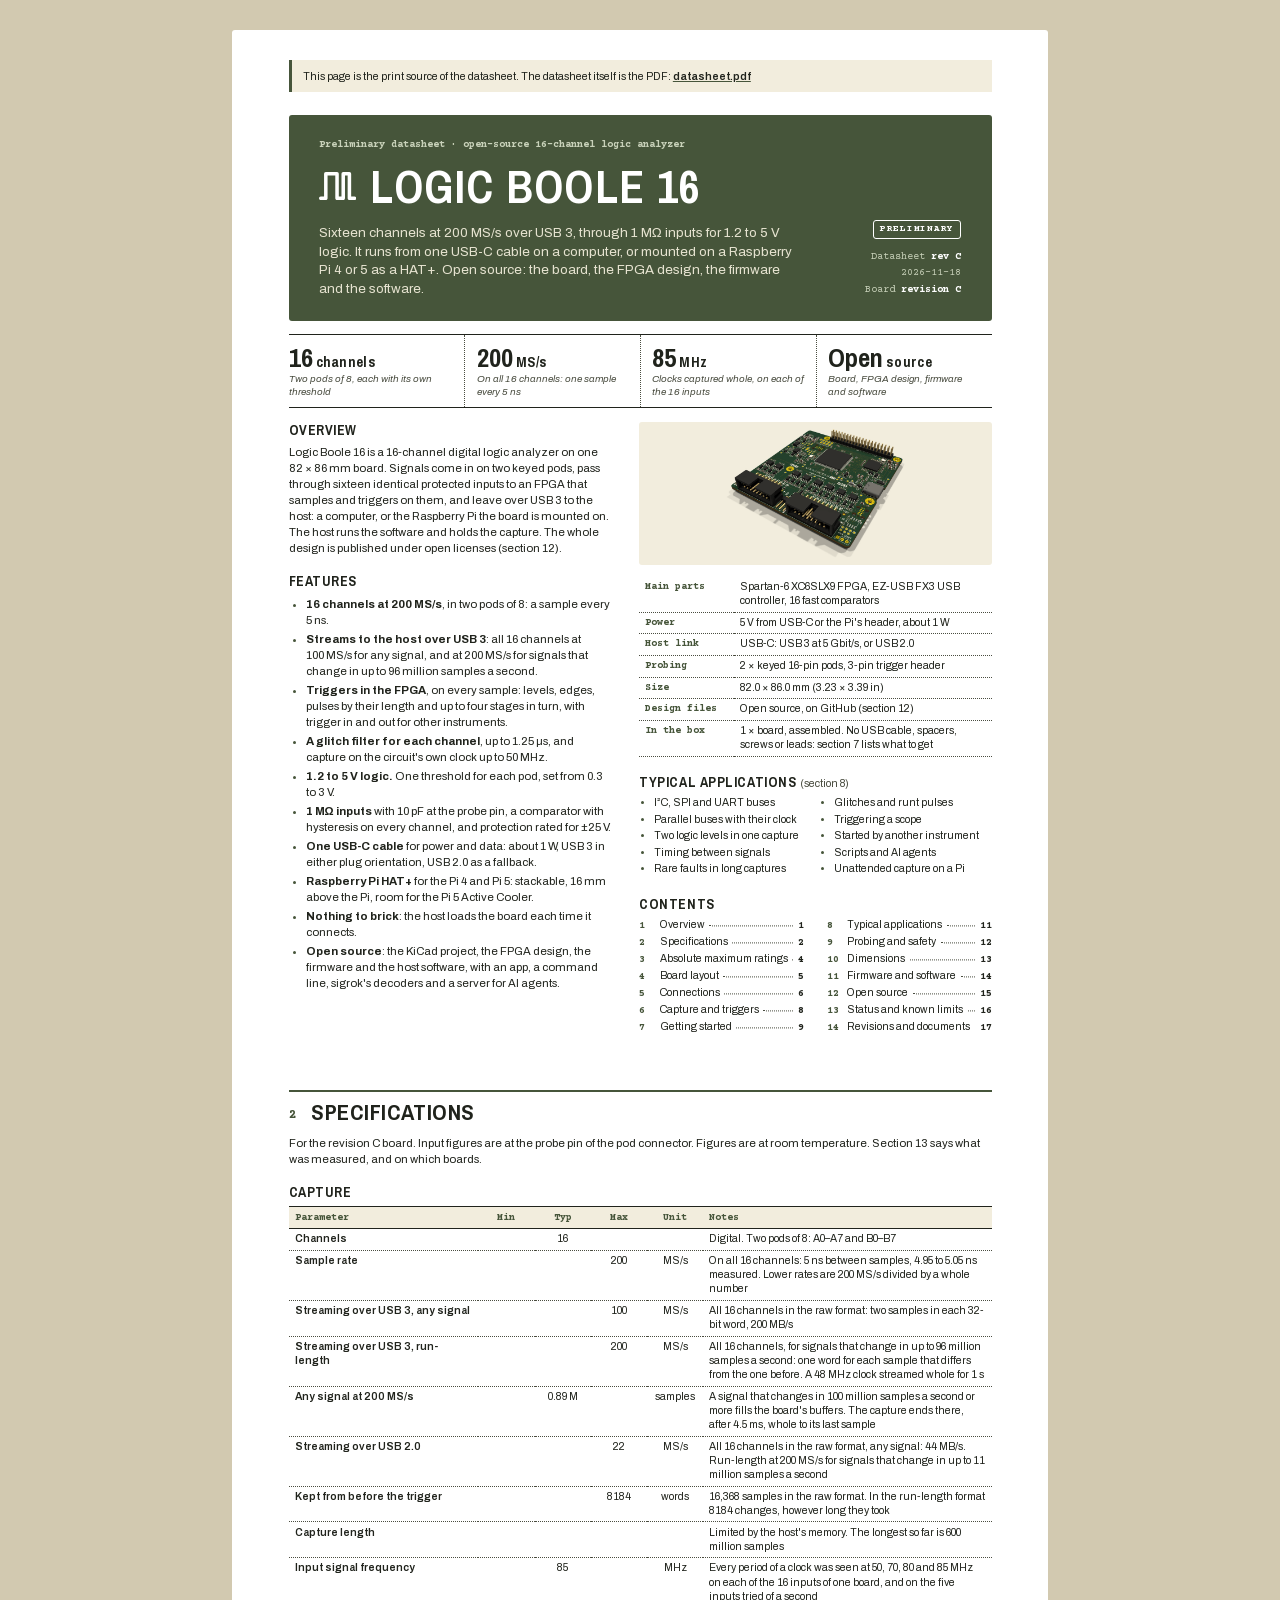
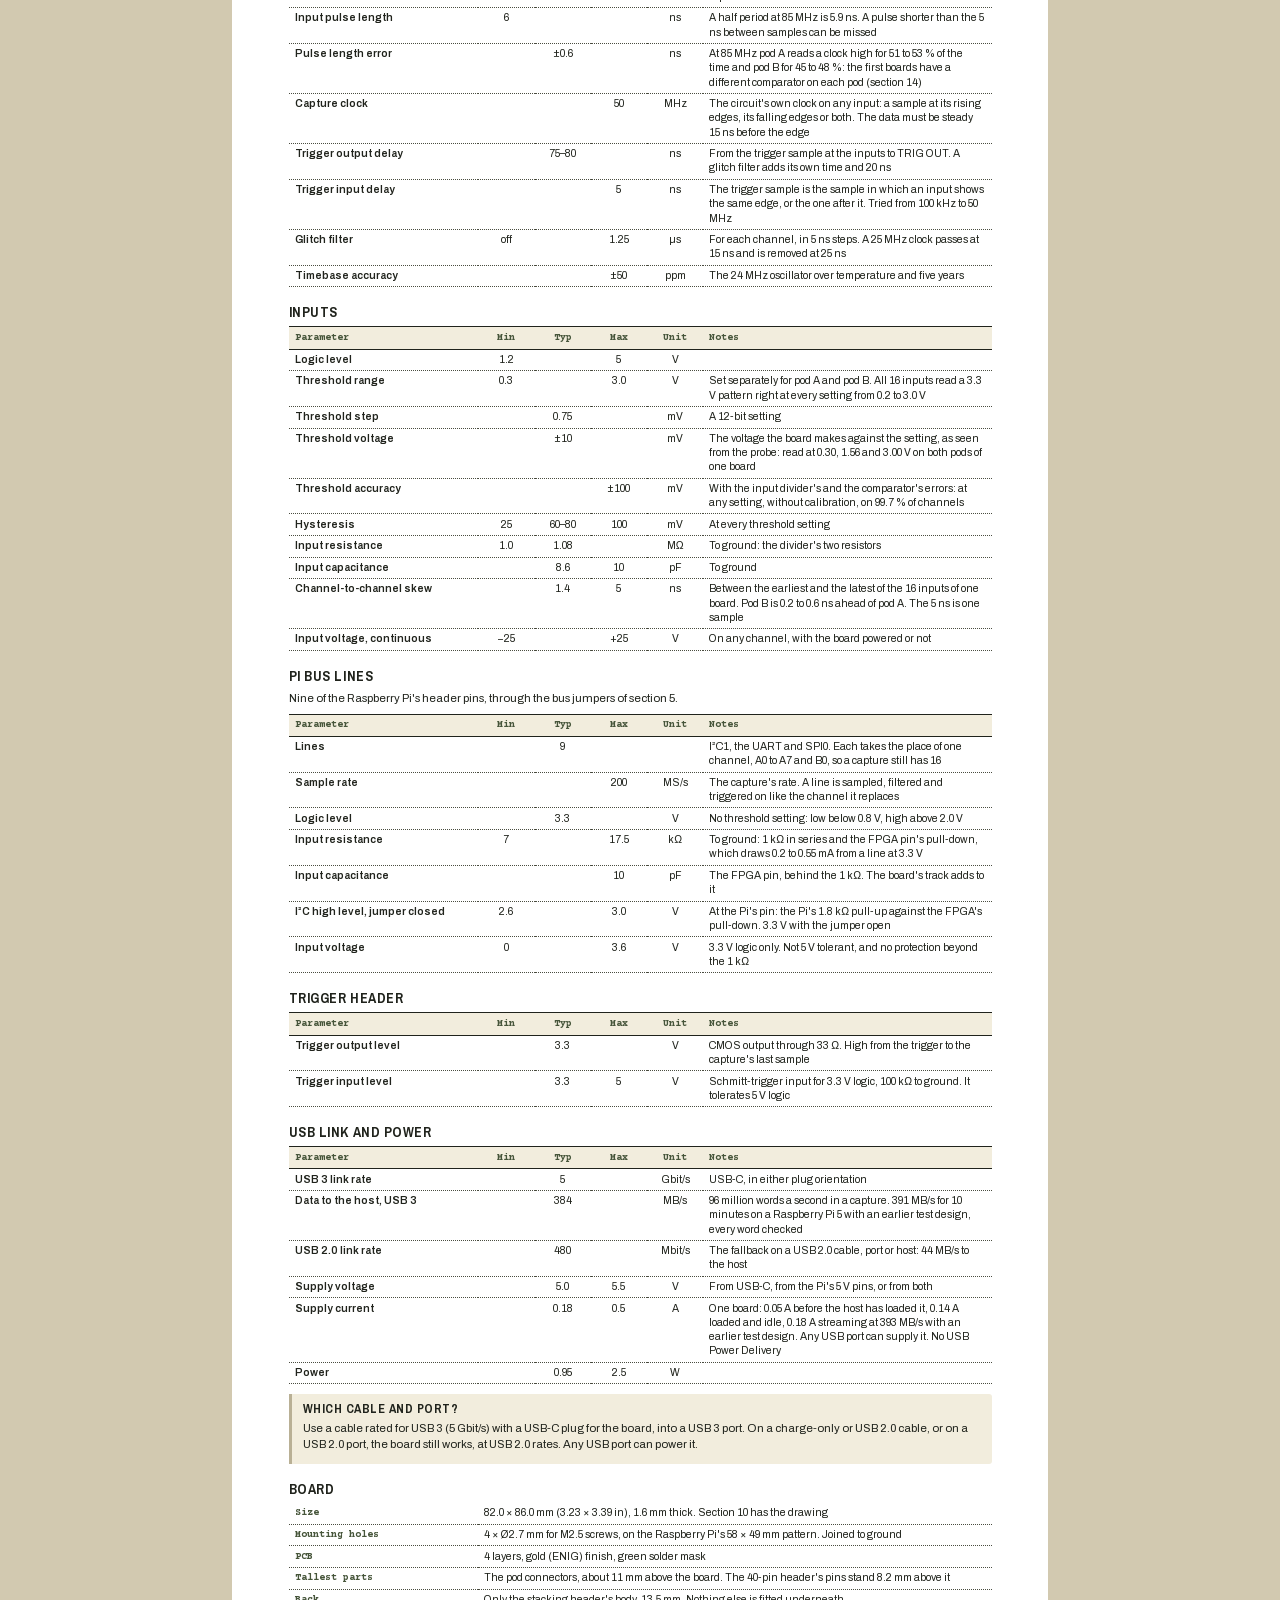
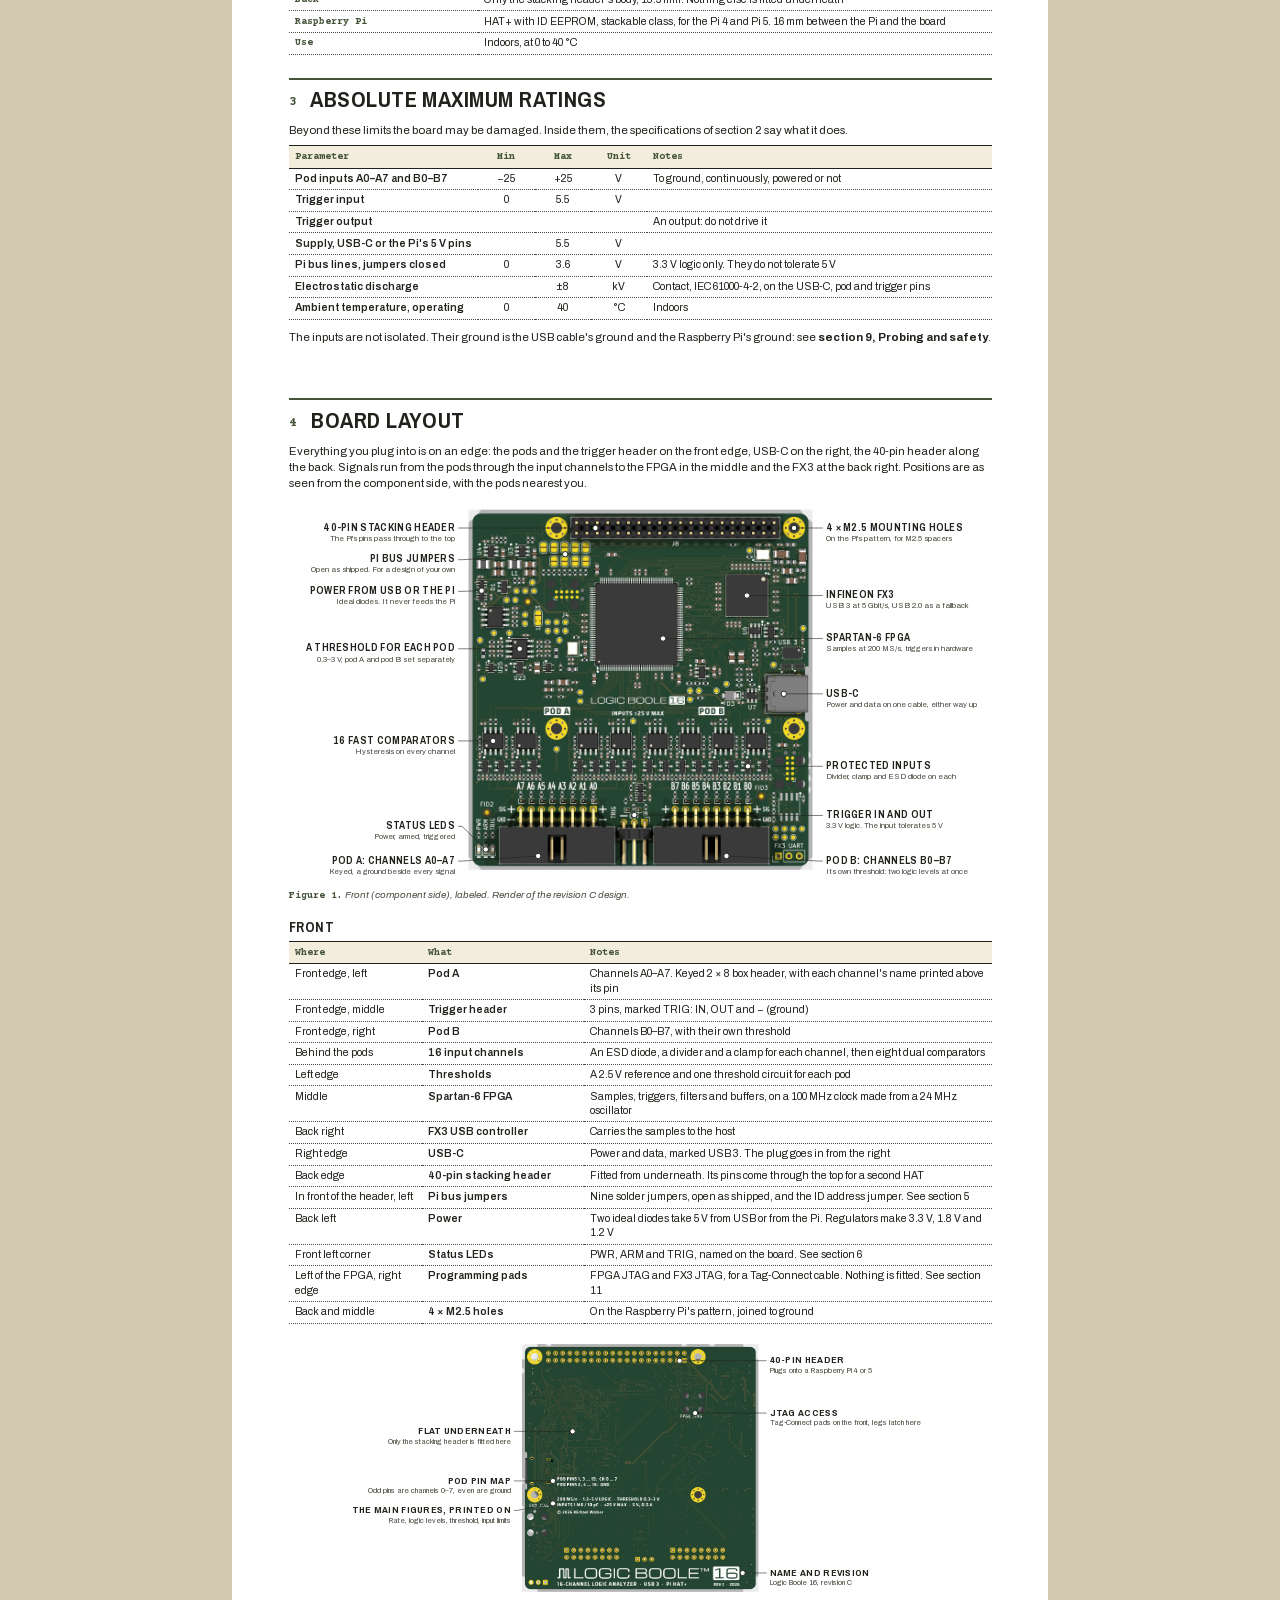
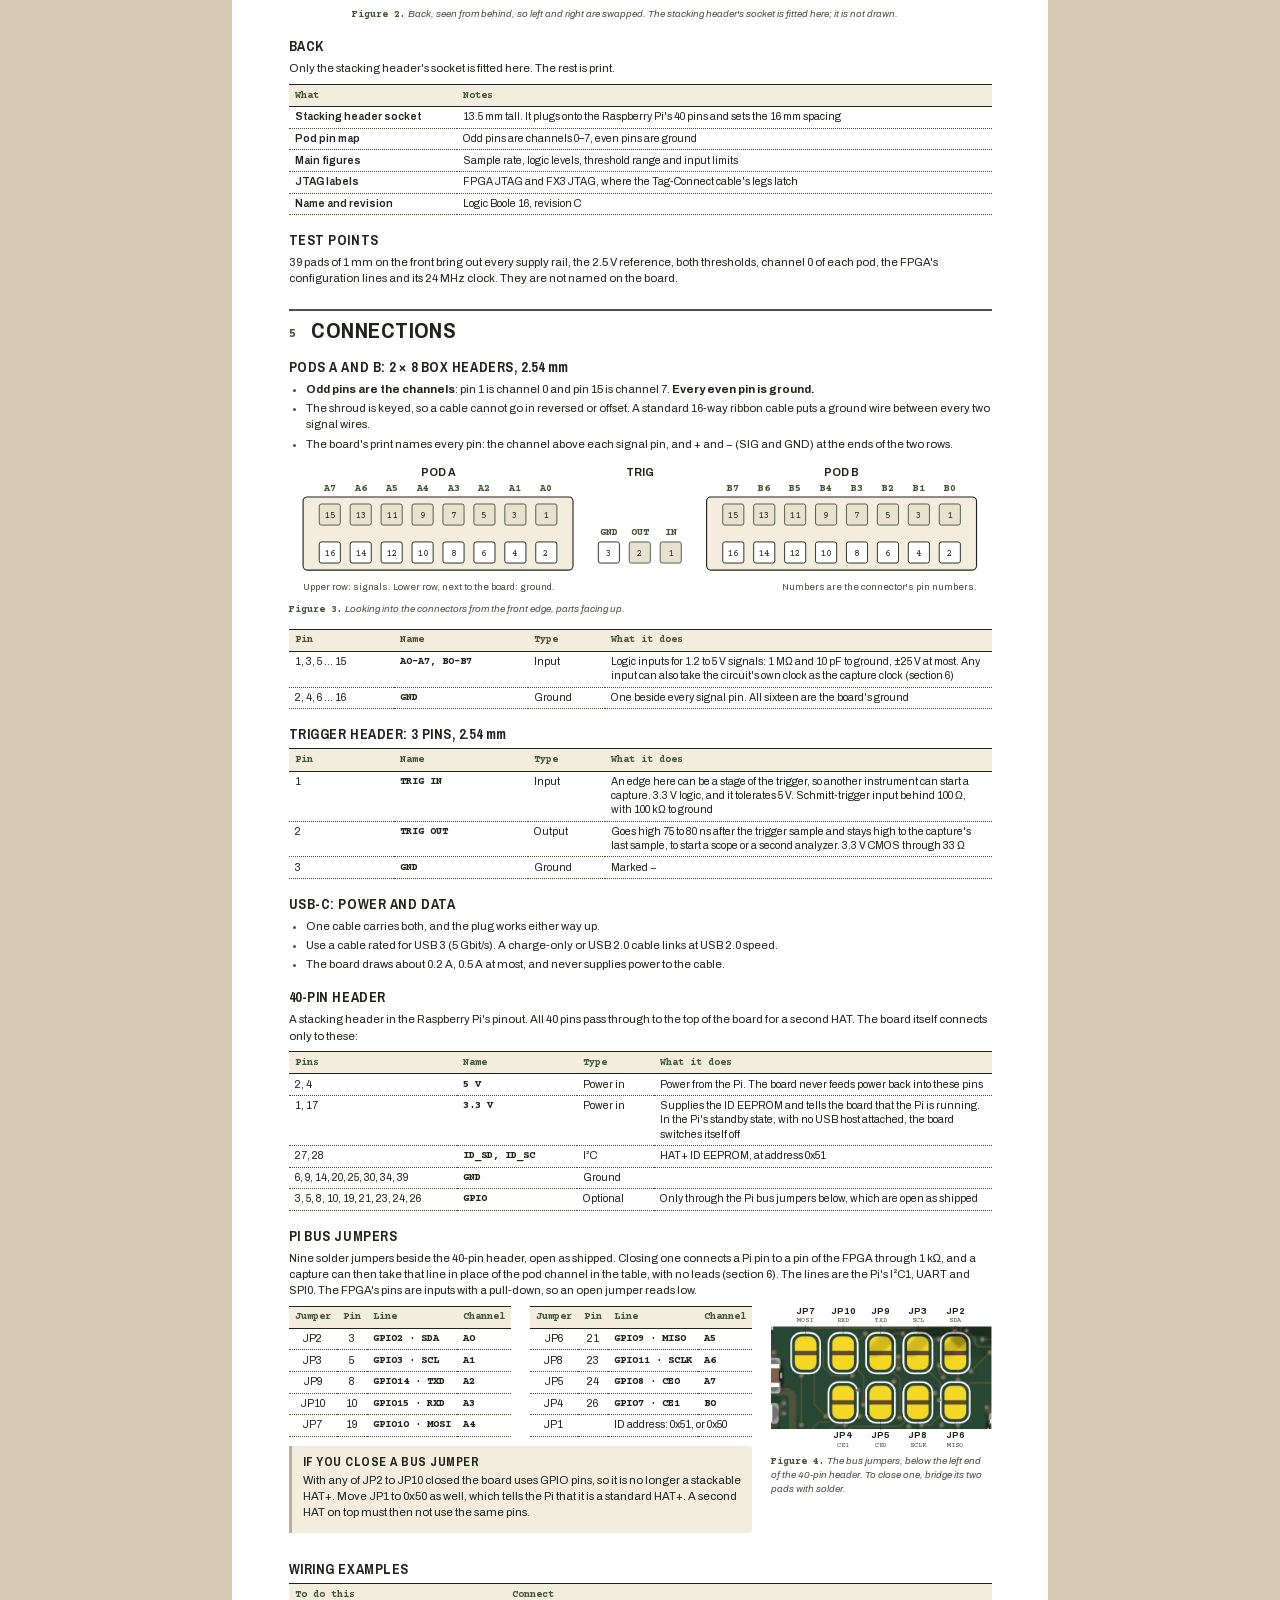
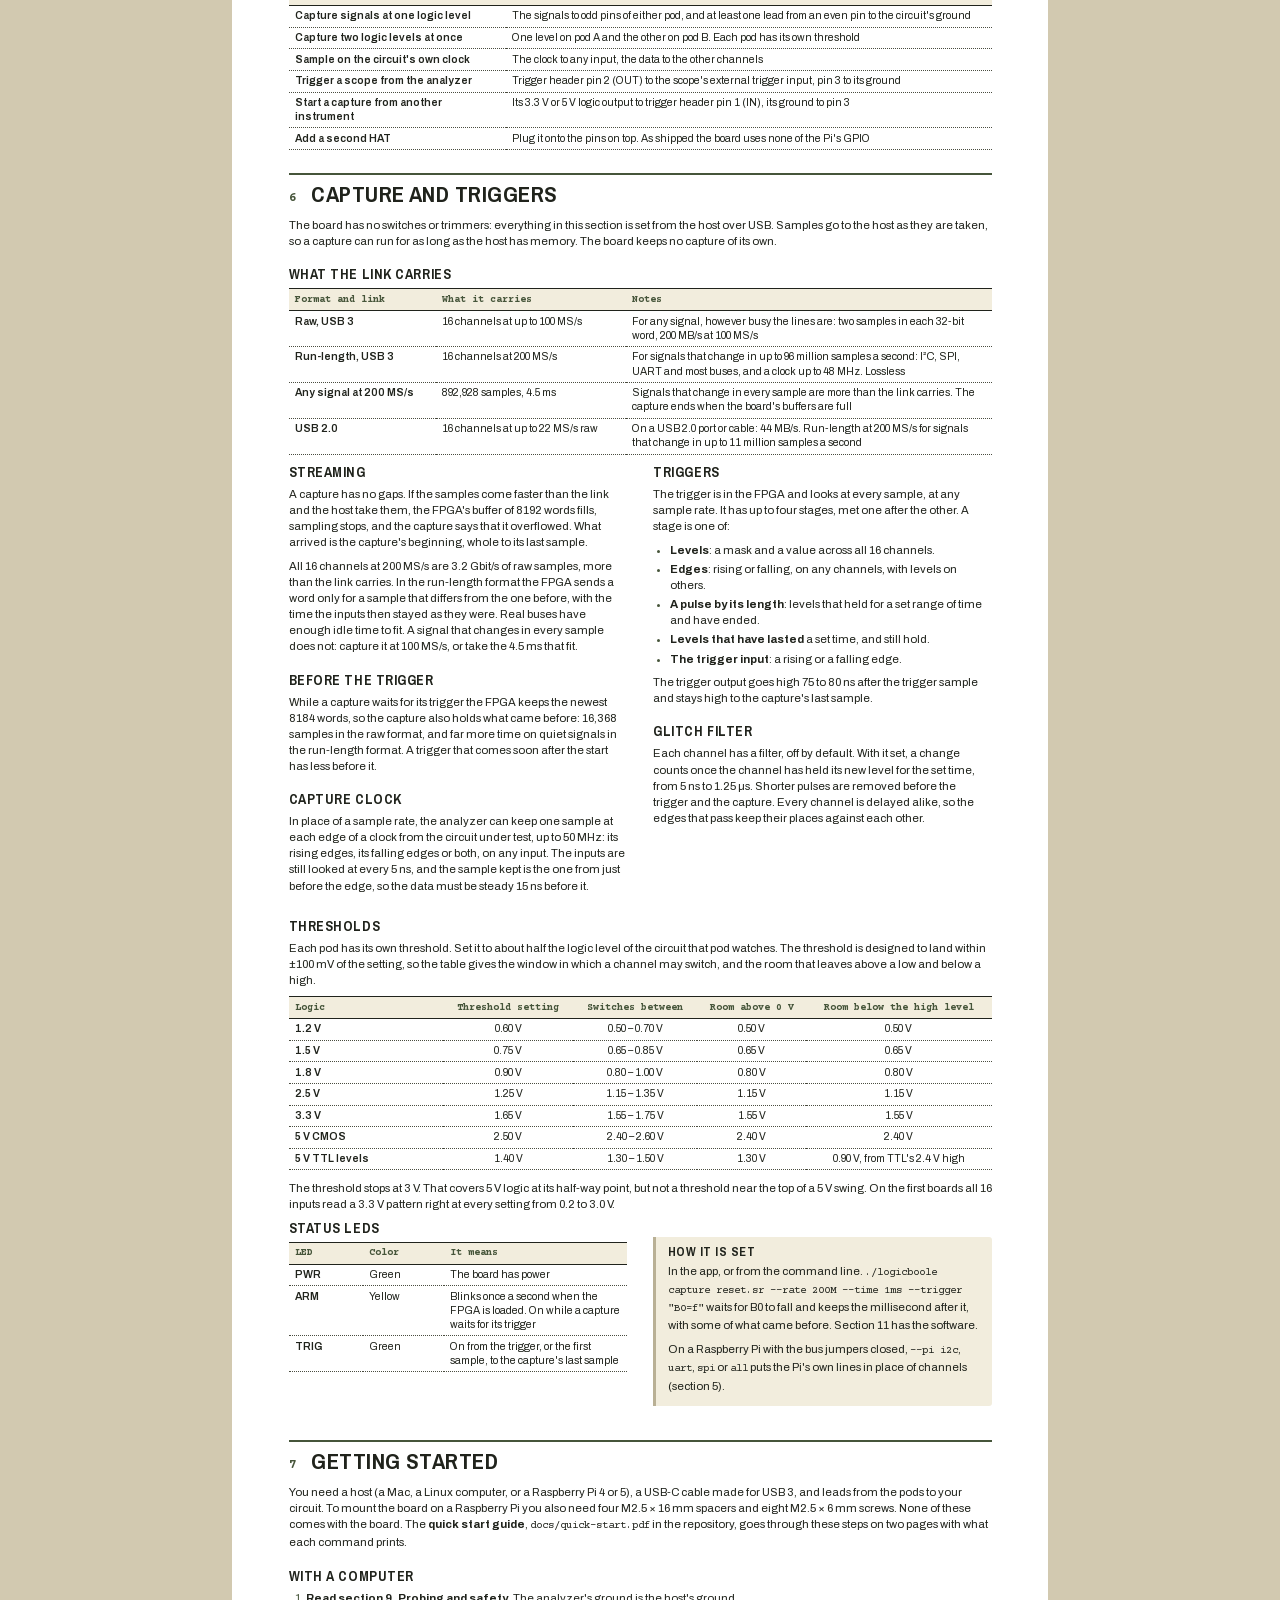
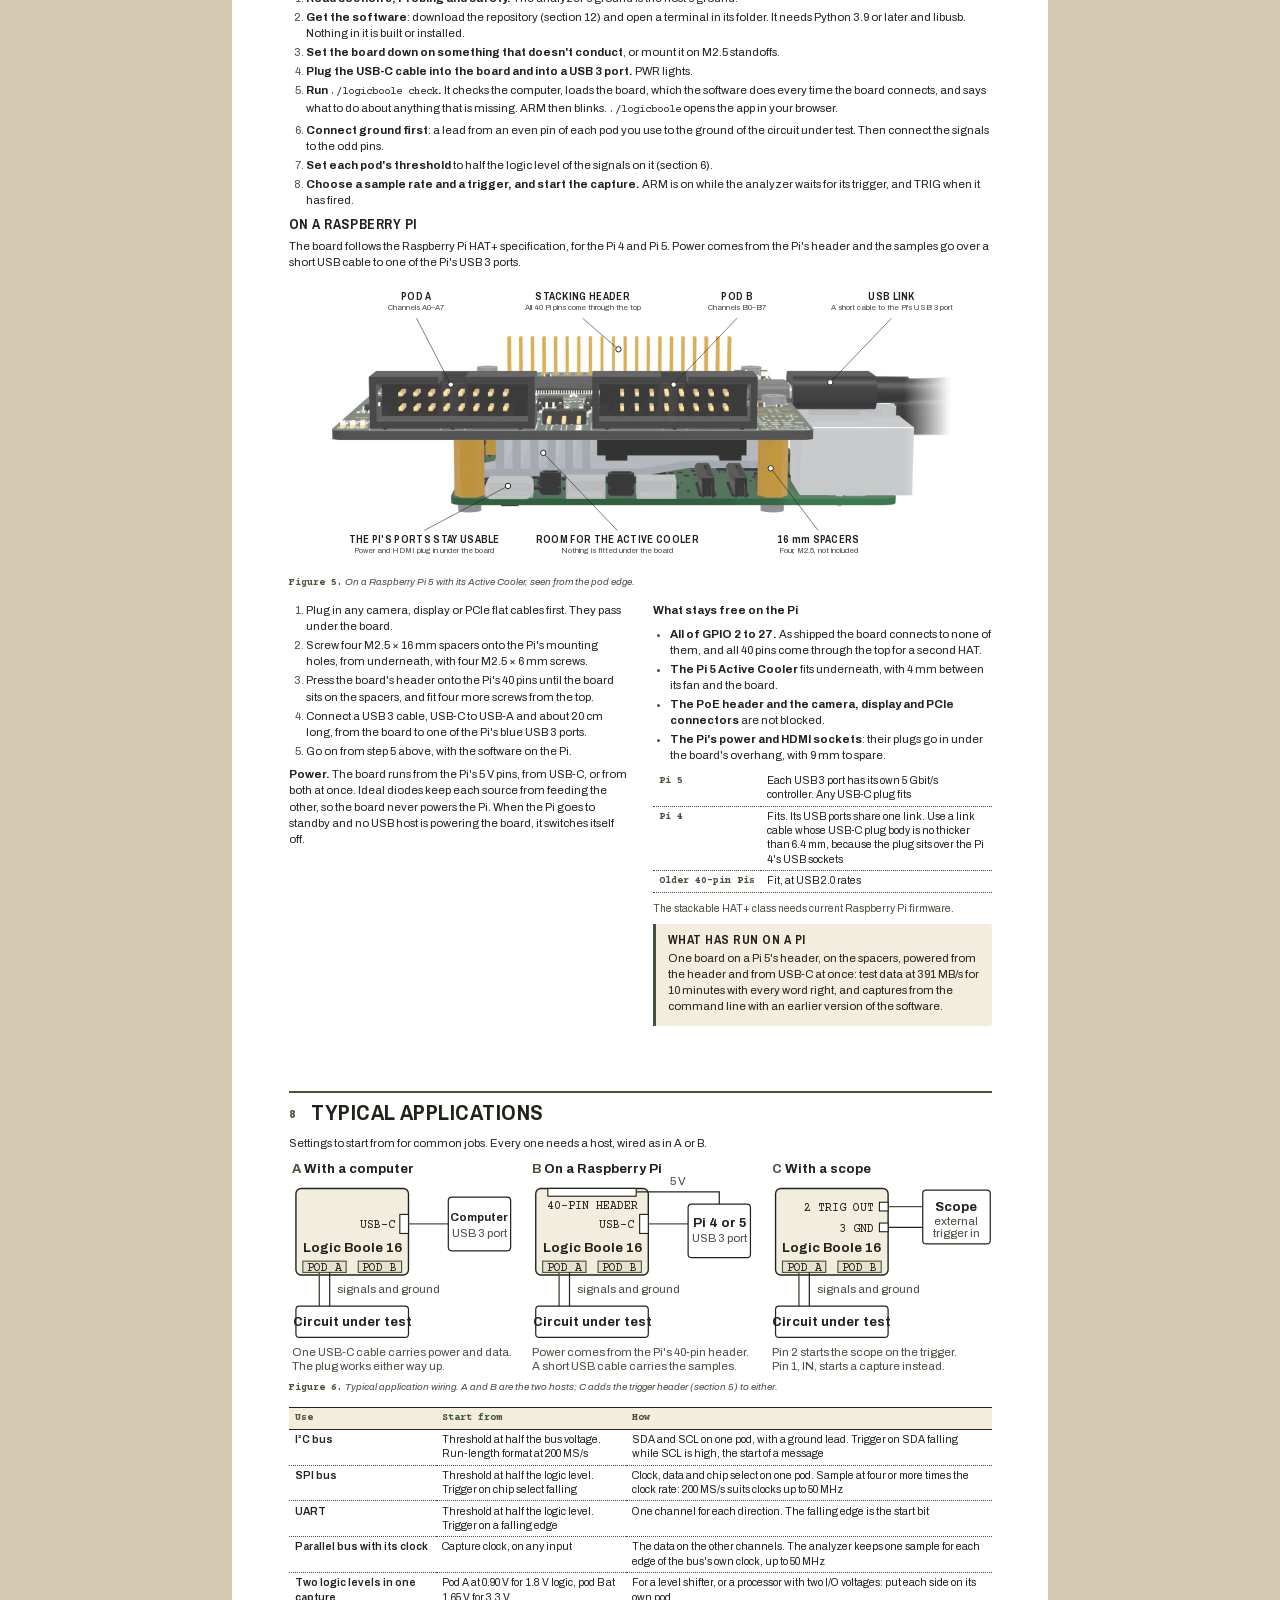
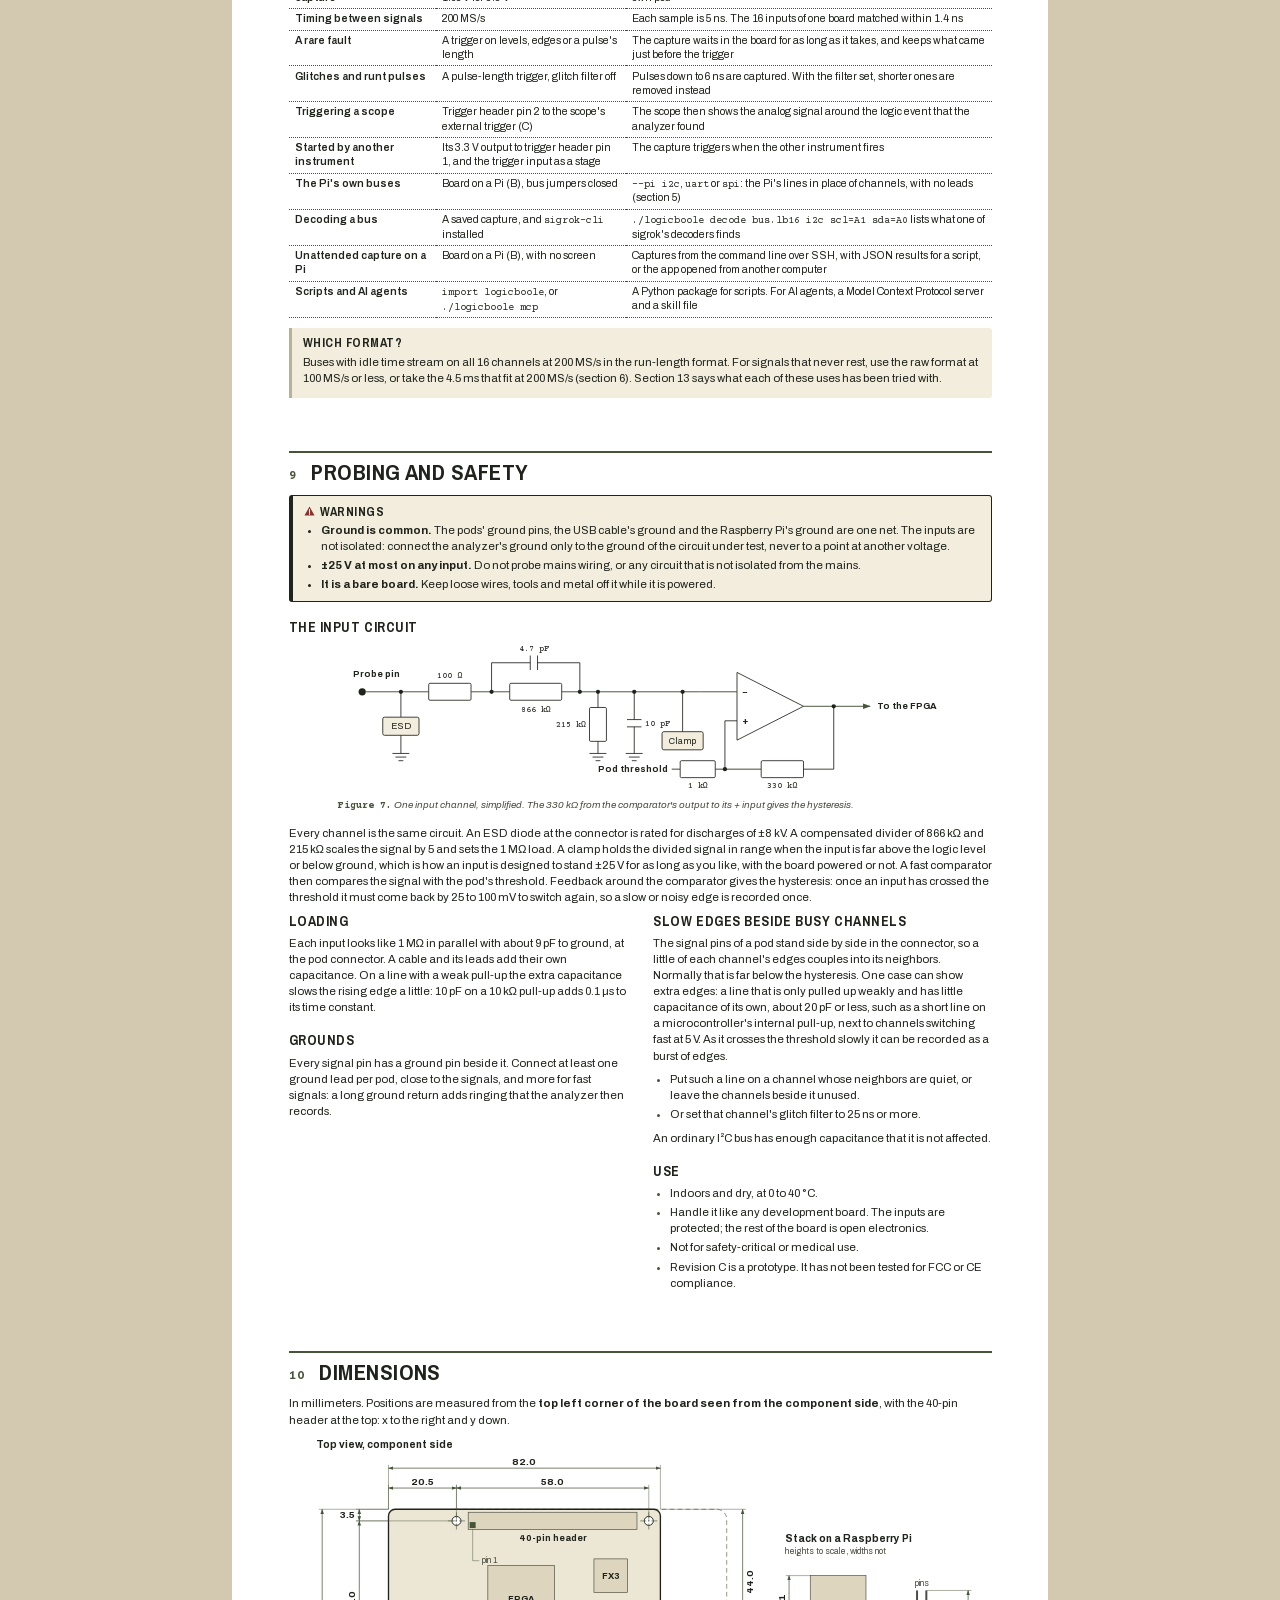
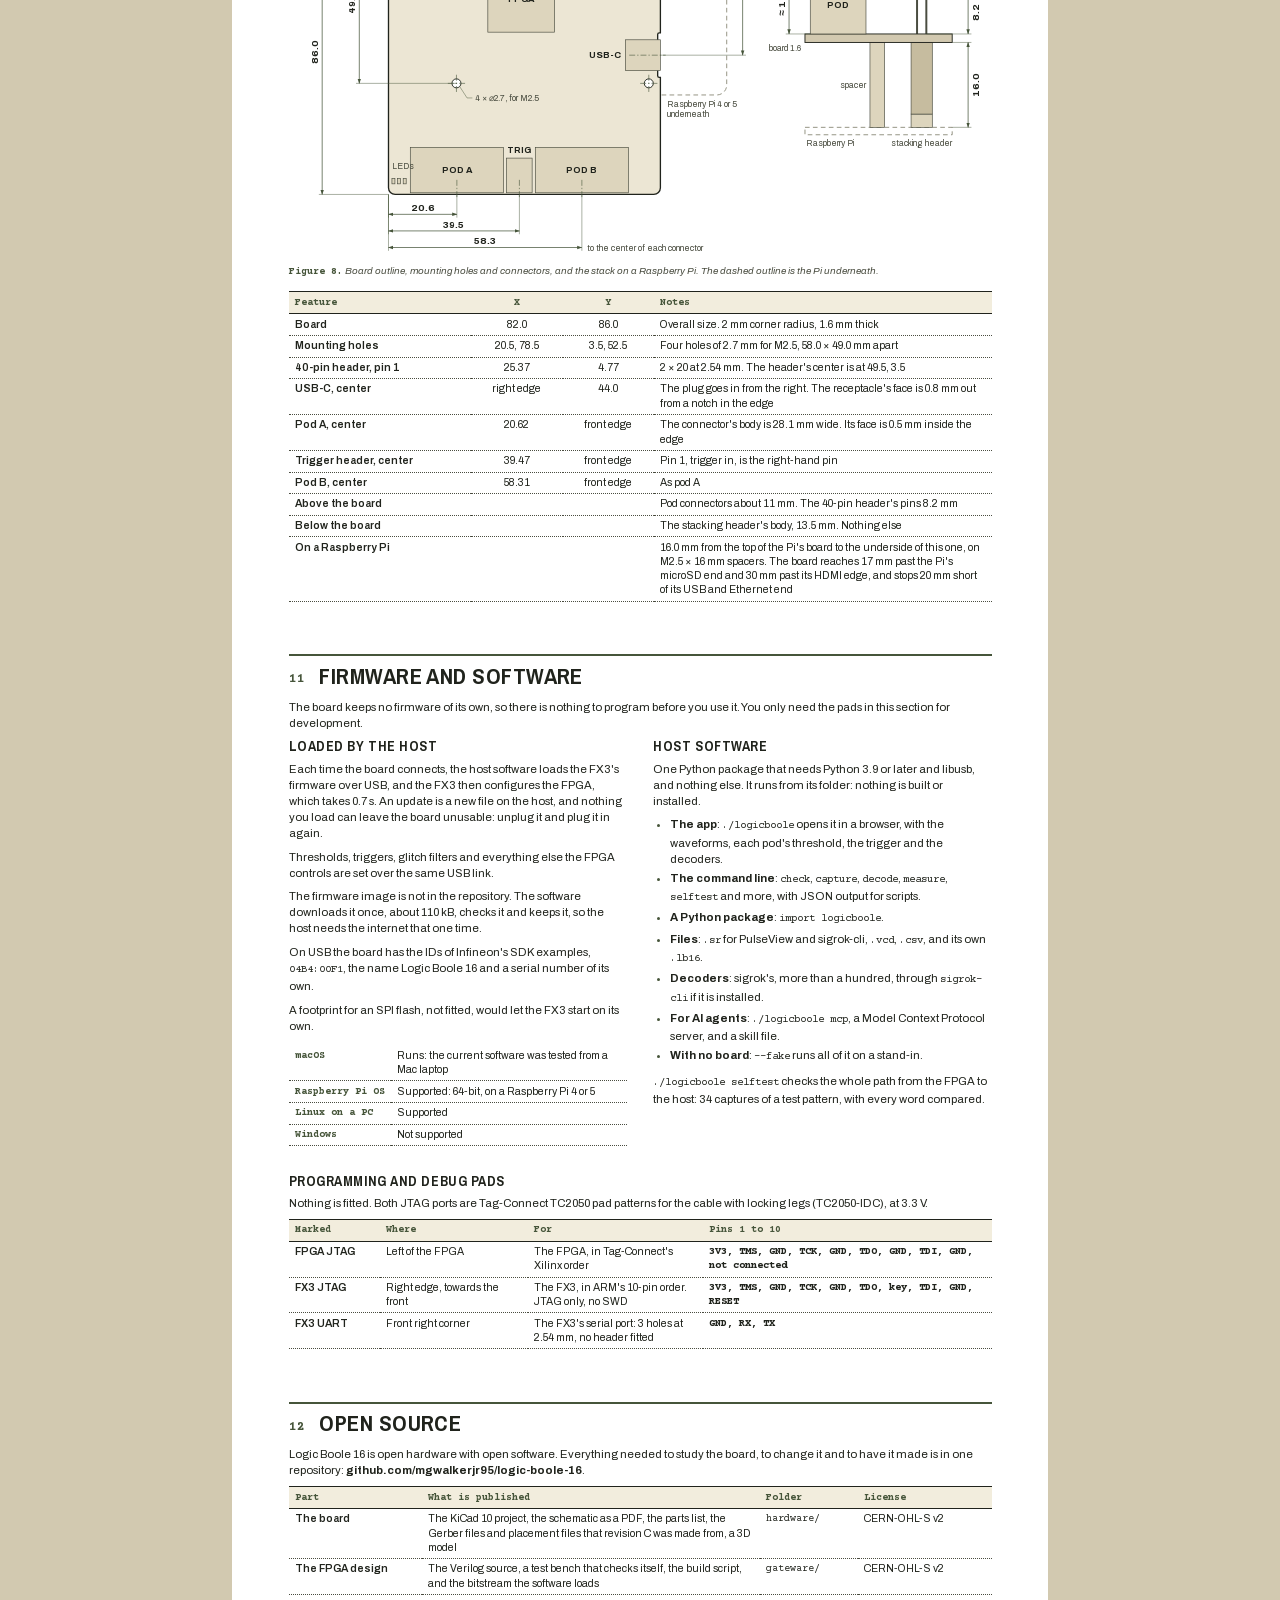
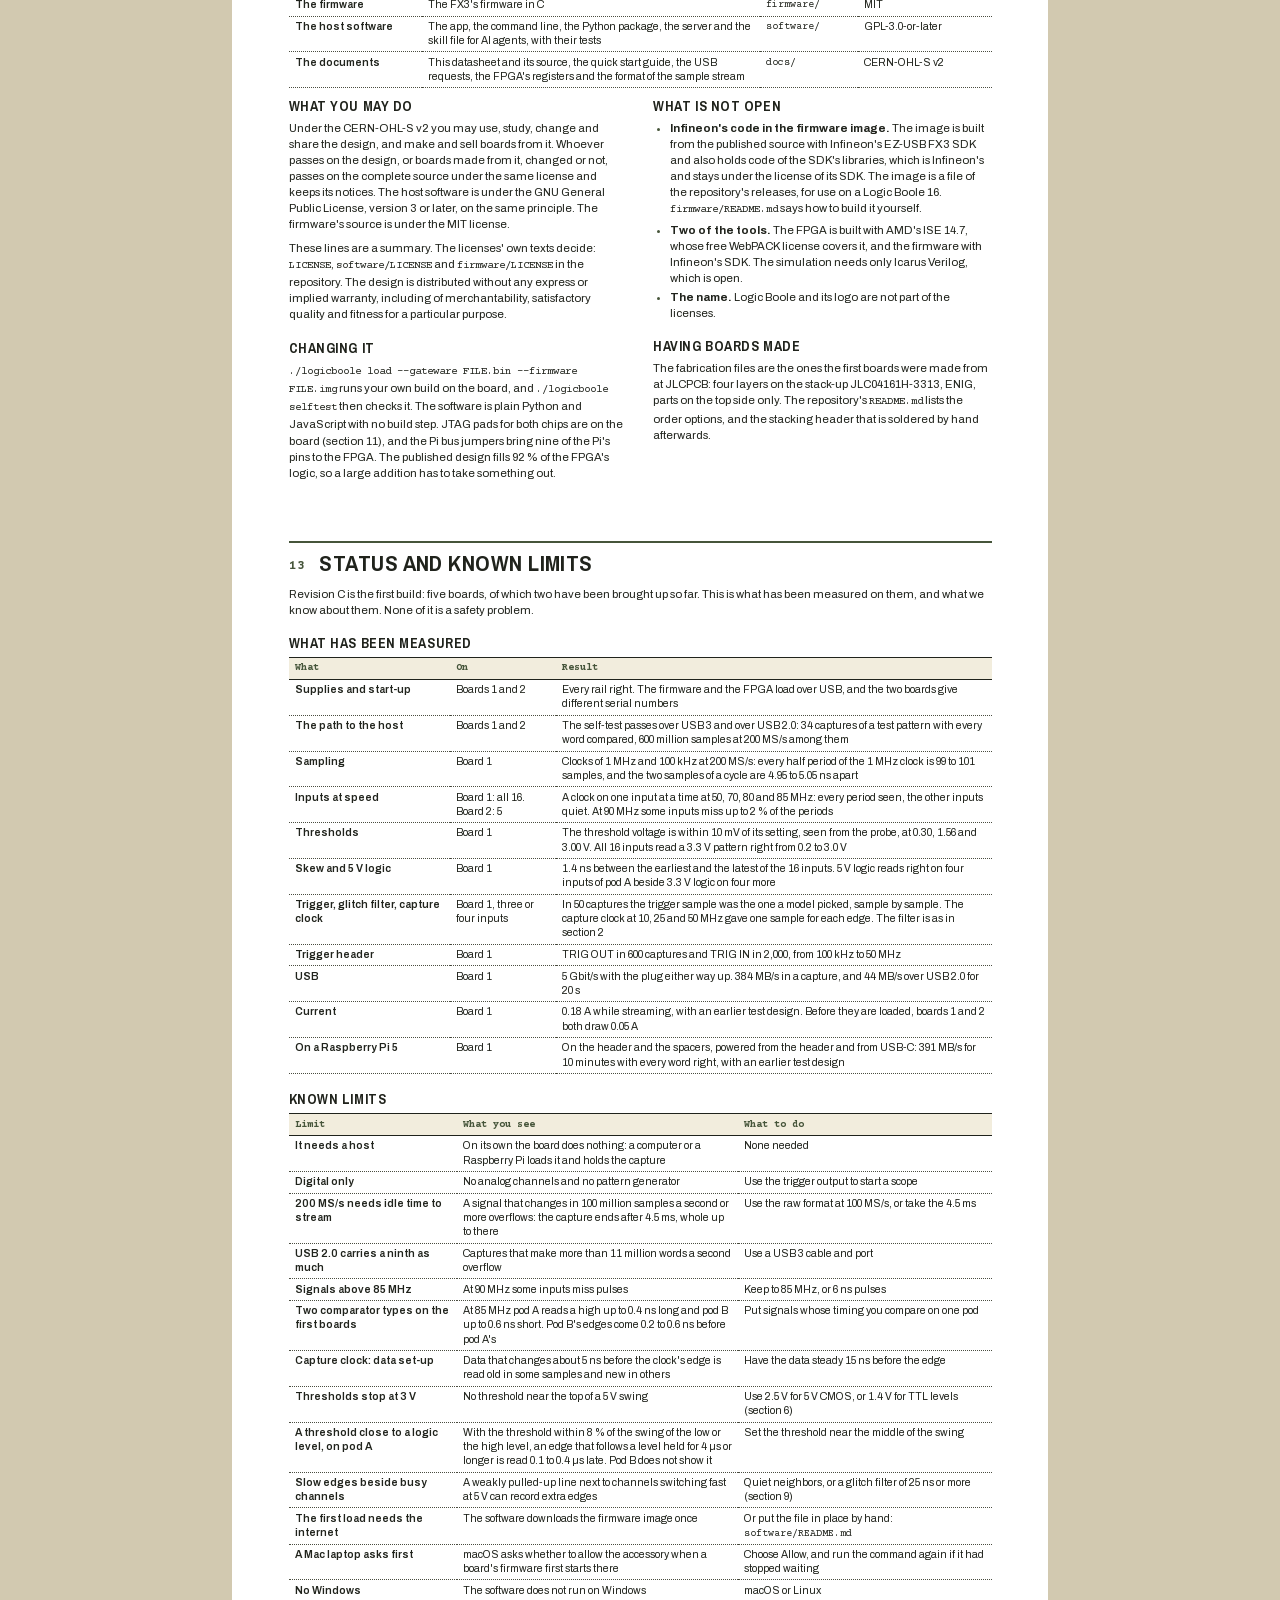
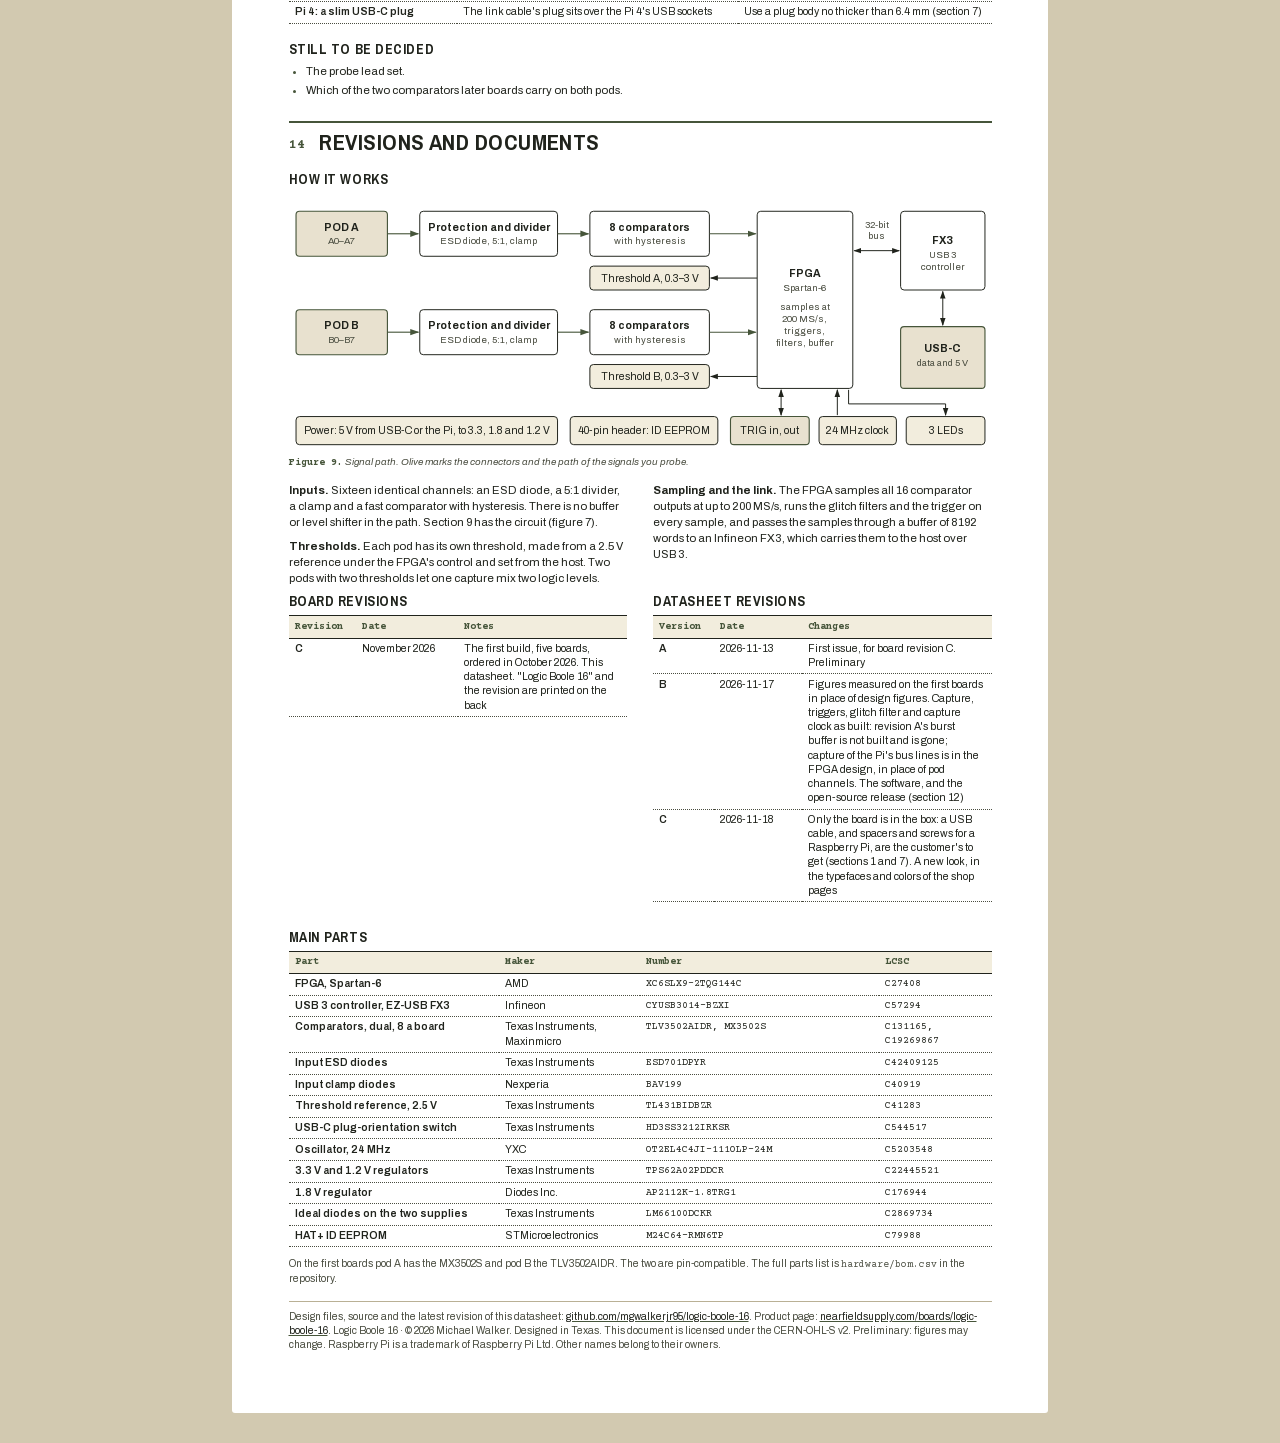
==== commit 09906465: "Documents: new look for the datasheet and quick start, a banner on the front page The datasheet and " ====
--- a/docs/datasheet.html
+++ b/docs/datasheet.html
@@ -5,51 +5,57 @@
      folder, with the options headless=new, no-pdf-header-footer, generate-pdf-document-outline,
      virtual-time-budget=10000 and print-to-pdf=datasheet.pdf, and "file://$PWD/datasheet.html" as the page.
      The page numbers of the contents on page 1 are set by hand: check them against the PDF after a change.
-     The fonts are in datasheet/fonts, each under the SIL Open Font License (datasheet/fonts/README.md).
+     The fonts (Archivo, Archivo Narrow, Courier Prime) are in datasheet/fonts, each under the SIL Open Font
+     License (datasheet/fonts/README.md).  The page is white; the pictures have white backgrounds and are blended into the boxes they sit in.
      The pictures of the board are in hardware/images and datasheet/img. -->
 <html lang="en">
 <head>
 <meta charset="utf-8">
-<title>Logic Boole 16 (board revision C) preliminary datasheet, rev B</title>
+<title>Logic Boole 16 (board revision C) preliminary datasheet, rev C</title>
 <meta name="author" content="Michael Walker">
 <link rel="stylesheet" href="datasheet/fonts/fonts.css">
 <style>
 :root {
-  --ink: #0e1513; --text: #1c2220; --muted: #5b6661; --rule: #d2d8d4; --shade: #eef2f0;
-  --acc: #0a6ea8; --acc-bg: #e9f3f9; --gold: #b98a2e; --gold-bg: #fbf5e7; --dark: #090d0c; --trace: #4fc8ff;
-  --f-body: "Hanken Grotesk", "Helvetica Neue", Arial, sans-serif;
-  --f-disp: "Big Shoulders Display", "Arial Narrow", sans-serif;
-  --f-mono: "IBM Plex Mono", Menlo, monospace;
-  --f-name: "Michroma", "Arial Black", sans-serif;
+  /* The look of the shop pages on white paper: olive structure, ink text, canvas only inside the boxes. */
+  --page: #ffffff; --panel: #f2eddd; --panel-2: #e8e1cf;
+  --ink: #20231c; --text: #20231c; --muted: #4a4d40; --rule: #b9b095; --shade: #f2eddd;
+  --olive: #46553a; --olive-dark: #2f3a27; --olive-pale: #9aa888; --caution: #8a2f2a;
+  --acc: #46553a; --acc-bg: #e8e1cf;
+  --f-body: "Archivo", "Helvetica Neue", Arial, sans-serif;
+  --f-disp: "Archivo Narrow", "Arial Narrow", sans-serif;
+  --f-mono: "Courier Prime", "Courier New", monospace;
 }
 @page {
   size: letter;
   margin: 18mm 15mm 16mm 15mm;
-  @top-left { content: "LOGIC BOOLE 16  ·  preliminary datasheet"; font: 600 7.5pt "Hanken Grotesk", Arial, sans-serif; color: #5b6661; vertical-align: bottom; padding-bottom: 2.5mm; }
-  @top-right { content: "Rev B  ·  2026-11-17  ·  board revision C"; font: 400 7.5pt "Hanken Grotesk", Arial, sans-serif; color: #5b6661; vertical-align: bottom; padding-bottom: 2.5mm; }
-  @bottom-left { content: "© 2026 Michael Walker. Open hardware, CERN-OHL-S v2. Preliminary: subject to change."; font: 400 7pt "Hanken Grotesk", Arial, sans-serif; color: #5b6661; vertical-align: top; padding-top: 3mm; }
-  @bottom-right { content: "Page " counter(page) " of " counter(pages); font: 600 7pt "Hanken Grotesk", Arial, sans-serif; color: #5b6661; vertical-align: top; padding-top: 3mm; }
+  background: #ffffff;
+  @top-left { content: "LOGIC BOOLE 16  ·  preliminary datasheet"; font: 700 7.2pt "Courier Prime", "Courier New", monospace; color: #46553a; vertical-align: bottom; padding-bottom: 2.5mm; }
+  @top-right { content: "Rev C  ·  2026-11-18  ·  board revision C"; font: 400 7.2pt "Courier Prime", "Courier New", monospace; color: #4a4d40; vertical-align: bottom; padding-bottom: 2.5mm; }
+  @bottom-left { content: "© 2026 Michael Walker. Open hardware, CERN-OHL-S v2. Preliminary: subject to change."; font: 400 7pt "Archivo", Arial, sans-serif; color: #4a4d40; vertical-align: top; padding-top: 3mm; }
+  @bottom-right { content: "Page " counter(page) " of " counter(pages); font: 700 7.2pt "Courier Prime", "Courier New", monospace; color: #46553a; vertical-align: top; padding-top: 3mm; }
 }
 @page :first {
   margin-top: 12mm;
   @top-left { content: none; } @top-right { content: none; }
 }
 * { box-sizing: border-box; }
-html { -webkit-print-color-adjust: exact; print-color-adjust: exact; }
-body { margin: 0; font: 400 8.6pt/1.42 var(--f-body); color: var(--text); font-variant-numeric: tabular-nums; }
+html { -webkit-print-color-adjust: exact; print-color-adjust: exact; background: var(--page); }
+/* The page is white.  The pictures have white backgrounds and are blended into the boxes they sit in. */
+body { margin: 0; background: var(--page); font: 400 8.5pt/1.42 var(--f-body); color: var(--text); font-variant-numeric: tabular-nums; }
 p { margin: 0 0 2mm; }
 b, strong { font-weight: 700; color: var(--ink); }
-code, .mono { font-family: var(--f-mono); font-size: .92em; font-weight: 500; }
+code, .mono { font-family: var(--f-mono); font-size: .95em; font-weight: 400; }
 ul, ol { margin: 0 0 2mm; padding-left: 4.5mm; }
 li { margin: 0 0 .8mm; }
-li::marker { color: var(--acc); }
+li::marker { color: var(--olive); }
+.u { text-transform: none; }
 
 /* section headings */
-h2 { font: 800 17pt/1 var(--f-disp); text-transform: uppercase; letter-spacing: .015em; color: var(--ink);
-     margin: 6mm 0 3mm; padding-top: 2.2mm; border-top: 1.6pt solid var(--ink); break-after: avoid; }
-h2 .n { color: var(--acc); margin-right: 2.5mm; }
-h3 { font: 700 10pt/1.2 var(--f-body); color: var(--ink); margin: 4.5mm 0 1.6mm; break-after: avoid; }
-h2.plain { font: 700 10pt/1.2 var(--f-body); text-transform: none; letter-spacing: 0; margin: 0 0 1.6mm; padding: 0; border: 0; }
+h2 { font: 700 17pt/1 var(--f-disp); text-transform: uppercase; letter-spacing: .02em; color: var(--ink);
+     margin: 6mm 0 3mm; padding-top: 2.2mm; border-top: 1.6pt solid var(--olive); break-after: avoid; }
+h2 .n { font: 700 9.5pt/1 var(--f-mono); letter-spacing: 0; color: var(--olive); margin-right: 2.5mm; vertical-align: 1.1pt; }
+h3 { font: 700 10.5pt/1.15 var(--f-disp); text-transform: uppercase; letter-spacing: .04em; color: var(--ink); margin: 4.5mm 0 1.6mm; break-after: avoid; }
+h2.plain { font: 700 10.5pt/1.15 var(--f-disp); text-transform: uppercase; letter-spacing: .04em; margin: 0 0 1.6mm; padding: 0; border: 0; }
 .newpage { break-before: page; }
 .newpage > h2:first-child { margin-top: 0; }
 .keep { break-inside: avoid; }
@@ -58,49 +64,48 @@
 table { width: 100%; border-collapse: collapse; margin: 0 0 2.5mm; font-size: 7.9pt; line-height: 1.35; break-inside: auto; }
 thead { display: table-header-group; }
 tr { break-inside: avoid; }
-th { background: var(--shade); color: var(--ink); text-align: left; font-weight: 700; padding: 1.1mm 1.6mm; border-top: .8pt solid var(--ink); border-bottom: .6pt solid #9aa39e; vertical-align: bottom; }
-td { padding: .85mm 1.6mm; border-bottom: .4pt solid var(--rule); vertical-align: top; }
+th { background: var(--panel); color: var(--olive); font: 700 7.4pt/1.3 var(--f-mono); text-align: left; padding: 1.2mm 1.6mm 1mm; border-top: 1.1pt solid var(--ink); border-bottom: .6pt solid var(--ink); vertical-align: bottom; }
+td { padding: .85mm 1.6mm; border-bottom: .5pt dotted var(--muted); vertical-align: top; }
 td.c, th.c { text-align: center; }
 td.v, th.v { text-align: center; white-space: nowrap; }
 td.p { font-weight: 600; color: var(--ink); }
 th.w-par { width: 27%; } th.w-n { width: 8%; } th.w-u { width: 8%; }
-table.kv td:first-child { width: 24%; font-weight: 600; color: var(--ink); }
+table.kv td:first-child { width: 27%; white-space: nowrap; font: 700 7.4pt/1.45 var(--f-mono); color: var(--olive); }
 table.pin td:first-child, table.pin th:first-child { width: 9%; text-align: center; }
 table.pin td:nth-child(2) { text-align: center; }
-.sig { font-family: var(--f-mono); font-weight: 500; font-size: .95em; color: var(--ink); white-space: nowrap; }
-
-/* callouts */
-.warn, .note, .tip { border-left: 2.6pt solid var(--acc); background: var(--acc-bg); padding: 2mm 3mm 1.2mm; margin: 0 0 3mm; break-inside: avoid; }
-.warn { border-color: #c8102e; background: #fcf0f1; }
+.sig { font-family: var(--f-mono); font-weight: 700; font-size: 1em; color: var(--ink); white-space: nowrap; }
+
+/* callouts: a caution is the ink-bordered box; a note carries an olive bar; a tip a plain one */
+.warn, .note, .tip { border-left: 2.6pt solid var(--olive); background: var(--panel); border-radius: 0 3px 3px 0; padding: 2mm 3mm 1.2mm; margin: 0 0 3mm; break-inside: avoid; }
+.warn { border: .9pt solid var(--ink); border-left: 3.4pt solid var(--ink); border-radius: 3px; }
 .warn .h svg { margin-right: 1.4mm; vertical-align: -.4pt; }
-.warn ul { margin-bottom: 1mm; } .warn li::marker { color: #c8102e; }
-.note { border-color: var(--gold); background: var(--gold-bg); }
-.tip { border-color: #8b968f; background: var(--shade); }
-.warn .h, .note .h, .tip .h { font-weight: 700; color: var(--ink); margin-bottom: .8mm; }
+.warn ul { margin-bottom: 1mm; } .warn li::marker { color: var(--ink); }
+.tip { border-left-color: var(--rule); }
+.warn .h, .note .h, .tip .h { font: 700 9.4pt/1.2 var(--f-disp); text-transform: uppercase; letter-spacing: .04em; color: var(--ink); margin-bottom: .9mm; }
 
 /* figures */
 figure { margin: 1mm 0 3.5mm; break-inside: avoid; }
 figure img { display: block; width: 100%; }
 figure svg { display: block; width: 100%; height: auto; }
-figcaption { font-size: 7.4pt; color: var(--muted); margin-top: 1.2mm; }
-figcaption b { color: var(--ink); }
-
-/* cover */
-.cover { background: var(--dark); color: #e8ece8; border-radius: 2.5mm; padding: 7mm 8mm 6.5mm; display: grid; grid-template-columns: 1fr auto; gap: 6mm; align-items: end; }
-.cover .kicker { font: 600 7.6pt var(--f-body); letter-spacing: .14em; text-transform: uppercase; color: #d8b062; margin-bottom: 4mm; }
-.lockup { display: flex; align-items: center; gap: .34em; font: 400 25pt/1 var(--f-name); color: #f2f6f3; white-space: nowrap; margin: 0 0 4.5mm; }
-.lockup svg { height: .74em; width: auto; flex: none; }
-.lockup .n16 { background: #f2f6f3; color: var(--dark); border-radius: .14em; padding: .17em .2em .17em .24em; margin-left: .06em; }
-.cover .sub { font: 400 10pt/1.38 var(--f-body); color: #c6cfc9; max-width: 128mm; margin: 0; }
-.cover .rev { text-align: right; font: 400 7.6pt/1.6 var(--f-body); color: #94a29b; white-space: nowrap; }
-.cover .rev b { color: #f2f6f3; font-weight: 600; }
-.cover .flag { display: inline-block; font: 600 7pt/1 var(--f-mono); letter-spacing: .1em; color: var(--dark); background: var(--trace); border-radius: 1mm; padding: 1.1mm 1.8mm; margin-bottom: 2.5mm; }
-.stats { display: grid; grid-template-columns: repeat(4, 1fr); gap: 0; margin: 3.2mm 0 3.6mm; border-top: .6pt solid var(--rule); border-bottom: .6pt solid var(--rule); }
-.stat { padding: 2.4mm 3mm 2.2mm; border-left: .6pt solid var(--rule); }
+figure svg image, .hero img { mix-blend-mode: multiply; }
+figcaption { font-size: 7.4pt; font-style: italic; color: var(--muted); margin-top: 1.2mm; }
+figcaption b { font-style: normal; font: 700 7.2pt var(--f-mono); color: var(--olive); }
+
+/* cover: the olive band of the shop's masthead */
+.cover { background: var(--olive); color: var(--page); border-radius: 3px; padding: 6.5mm 8mm 6mm; display: grid; grid-template-columns: 1fr auto; gap: 6mm; align-items: end; }
+.cover .kicker { font: 700 7.6pt var(--f-mono); color: #c9d2ba; margin-bottom: 3.5mm; }
+.lockup { display: flex; align-items: center; gap: .3em; font: 700 34pt/1 var(--f-disp); text-transform: uppercase; letter-spacing: .03em; color: var(--page); white-space: nowrap; margin: 0 0 4mm; }
+.lockup svg { height: .62em; width: auto; flex: none; }
+.cover .sub { font: 400 10pt/1.4 var(--f-body); color: #e6e3d0; max-width: 128mm; margin: 0; }
+.cover .rev { text-align: right; font: 400 7.6pt/1.65 var(--f-mono); color: #c9d2ba; white-space: nowrap; }
+.cover .rev b { color: var(--page); font-weight: 700; }
+.cover .flag { display: inline-block; font: 700 7pt/1 var(--f-mono); letter-spacing: .08em; color: var(--page); border: .9pt solid var(--page); border-radius: 3px; padding: 1.2mm 1.6mm .9mm; margin-bottom: 2.5mm; }
+.stats { display: grid; grid-template-columns: repeat(4, 1fr); gap: 0; margin: 3.2mm 0 3.6mm; border-top: .9pt solid var(--ink); border-bottom: .9pt solid var(--ink); }
+.stat { padding: 2.4mm 3mm 2.2mm; border-left: .5pt dotted var(--muted); }
 .stat:first-child { border-left: 0; padding-left: 0; }
-.stat .num { font: 800 19pt/1 var(--f-disp); color: var(--ink); white-space: nowrap; }
-.stat .num small { font-size: 11pt; margin-left: .6mm; }
-.stat .lab { font-size: 7.4pt; color: var(--muted); margin-top: .8mm; line-height: 1.3; }
+.stat .num { font: 700 20pt/1 var(--f-disp); color: var(--ink); white-space: nowrap; }
+.stat .num small { font-size: 11pt; margin-left: .8mm; letter-spacing: .02em; }
+.stat .lab { font-size: 7.4pt; font-style: italic; color: var(--muted); margin-top: .8mm; line-height: 1.3; }
 .two { display: grid; grid-template-columns: 1.08fr 1fr; gap: 7mm; }
 .two h3:first-child { margin-top: 0; }
 .even { grid-template-columns: 1fr 1fr; }
@@ -108,56 +113,57 @@
 figure.jp { margin: 0 0 3mm; grid-column: 3; grid-row: 1 / span 2; }
 .jp-tip { grid-column: 1 / span 2; grid-row: 2; }
 .jp-n { font-family: var(--f-body); font-weight: 700; font-size: 44px; fill: var(--ink); }
-.jp-s { font-family: var(--f-mono); font-weight: 500; font-size: 34px; fill: var(--muted); }
-.hero { border: .6pt solid var(--rule); border-radius: 2mm; padding: 1mm 3mm; margin-bottom: 3mm; }
-.hero img { width: 100%; max-height: 37mm; object-fit: contain; display: block; }
+.jp-s { font-family: var(--f-mono); font-weight: 400; font-size: 34px; fill: var(--muted); }
+.hero { background: var(--panel); border-radius: 3px; padding: 1.5mm 3mm; margin-bottom: 3mm; }
+.hero img { width: 100%; max-height: 35mm; object-fit: contain; display: block; }
 .features li { margin-bottom: .75mm; }
 .apps { columns: 2; column-gap: 6mm; font-size: 7.8pt; margin: 0 0 1mm; padding-left: 4mm; }
 .apps li { margin: 0 0 .5mm; }
 .contents { columns: 2; column-gap: 6mm; font-size: 7.8pt; list-style: none; padding: 0; margin: 0; }
 .contents li { margin: 0 0 .6mm; }
-.contents li a { display: flex; color: inherit; text-decoration: none; }
-.contents .n { display: inline-block; width: 5mm; color: var(--acc); font-weight: 700; }
-.contents .pg { margin-left: auto; color: var(--muted); }
-
-/* labelled board views */
-.dg-l { fill: none; stroke: var(--acc); stroke-width: 1.8; }
-.dg-p { fill: var(--acc); stroke: #fff; stroke-width: 2; }
-.dg-t { font-family: var(--f-body); font-weight: 700; font-size: 27px; fill: var(--ink); }
-.dg-s { font-family: var(--f-body); font-size: 20.5px; fill: var(--muted); }
+.contents li a { display: flex; align-items: baseline; color: inherit; text-decoration: none; white-space: nowrap; }
+.contents .n { display: inline-block; flex: none; width: 5.5mm; font: 700 7.4pt var(--f-mono); color: var(--olive); }
+.contents .pg { flex: 1; display: flex; align-items: baseline; font: 700 7.4pt var(--f-mono); color: var(--ink); }
+.contents .pg::before { content: ""; flex: 1; border-bottom: .6pt dotted var(--muted); margin: 0 1.2mm; transform: translateY(-1.2pt); }
+
+/* labeled board views */
+.dg-l { fill: none; stroke: var(--ink); stroke-width: 1.5; }
+.dg-p { fill: var(--page); stroke: var(--ink); stroke-width: 2.5; }
+.dg-t { font-family: var(--f-disp); font-weight: 700; font-size: 27px; fill: var(--ink); text-transform: uppercase; letter-spacing: .03em; }
+.dg-s { font-family: var(--f-body); font-size: 19.5px; fill: var(--muted); }
 figure.narrow { width: 82%; margin-left: auto; margin-right: auto; }
 
 /* block diagram, input circuit, pinout */
-.bd rect.b { fill: #fff; stroke: var(--ink); stroke-width: 1.4; }
-.bd rect.s { fill: var(--shade); stroke: var(--ink); stroke-width: 1.4; }
-.bd rect.a { fill: var(--acc-bg); stroke: var(--acc); stroke-width: 1.6; }
+.bd rect.b { fill: var(--page); stroke: var(--ink); stroke-width: 1.4; }
+.bd rect.s { fill: var(--panel); stroke: var(--ink); stroke-width: 1.4; }
+.bd rect.a { fill: var(--acc-bg); stroke: var(--olive); stroke-width: 1.6; }
 .bd .w { fill: none; stroke: var(--ink); stroke-width: 1.4; }
-.bd .wa { fill: none; stroke: var(--acc); stroke-width: 1.6; }
+.bd .wa { fill: none; stroke: var(--olive); stroke-width: 1.6; }
 .bd text { font-family: var(--f-body); font-size: 15px; fill: var(--ink); }
 .bd text.t { font-weight: 700; }
 .bd text.m { fill: var(--muted); font-size: 13.5px; }
-.bd text.k { font-family: var(--f-mono); font-size: 13px; font-weight: 500; }
-.bd text.ch { font-family: var(--f-mono); font-size: 14px; font-weight: 600; fill: var(--acc); }
-.bd .ah { fill: var(--ink); } .bd .aha { fill: var(--acc); }
+.bd text.k { font-family: var(--f-mono); font-size: 13.5px; font-weight: 400; }
+.bd text.ch { font-family: var(--f-mono); font-size: 14.5px; font-weight: 700; fill: var(--olive); }
+.bd .ah { fill: var(--ink); } .bd .aha { fill: var(--olive); }
 .bd .dot { fill: var(--ink); }
-.bd rect.pin { fill: #fff; stroke: var(--ink); stroke-width: 1.3; }
-.bd rect.pin.sg { fill: var(--acc-bg); stroke: var(--acc); }
-.bd rect.shr { fill: var(--shade); stroke: var(--ink); stroke-width: 1.6; }
+.bd rect.pin { fill: var(--page); stroke: var(--ink); stroke-width: 1.3; }
+.bd rect.pin.sg { fill: var(--acc-bg); stroke: var(--olive); }
+.bd rect.shr { fill: var(--panel); stroke: var(--ink); stroke-width: 1.6; }
 
 /* dimension drawing */
-.dm .dm-o { fill: #f6f8f6; stroke: var(--ink); stroke-width: 2; }
-.dm .dm-o2 { fill: #dfe6e1; stroke: var(--ink); stroke-width: 1.4; }
-.dm .dm-c { fill: #e3e9e5; stroke: #56615c; stroke-width: 1; }
-.dm .dm-c2 { fill: #cfd8d2; stroke: #56615c; stroke-width: 1; }
-.dm .dm-pi { fill: none; stroke: #7d8a84; stroke-width: 1.2; stroke-dasharray: 7 5; }
-.dm .dm-pi2 { fill: #fff; stroke: #7d8a84; stroke-width: 1.2; stroke-dasharray: 7 5; }
-.dm .dm-hole { fill: #fff; stroke: var(--ink); stroke-width: 1.4; }
-.dm .dm-x { fill: none; stroke: var(--acc); stroke-width: .9; stroke-dasharray: 9 3 2 3; }
-.dm .dm-p1 { fill: var(--acc); }
-.dm .dm-pin { stroke: #56615c; stroke-width: 3; }
-.dm .dm-d { stroke: var(--acc); stroke-width: 1.1; }
-.dm .dm-e { fill: none; stroke: var(--acc); stroke-width: .7; }
-.dm .dm-ah { fill: var(--acc); }
+.dm .dm-o { fill: #ece6d4; stroke: var(--ink); stroke-width: 2; }
+.dm .dm-o2 { fill: #d2c9b0; stroke: var(--ink); stroke-width: 1.4; }
+.dm .dm-c { fill: #ddd5bd; stroke: #4a4d40; stroke-width: 1; }
+.dm .dm-c2 { fill: #c6bc9f; stroke: #4a4d40; stroke-width: 1; }
+.dm .dm-pi { fill: none; stroke: #7b7a66; stroke-width: 1.2; stroke-dasharray: 7 5; }
+.dm .dm-pi2 { fill: var(--page); stroke: #7b7a66; stroke-width: 1.2; stroke-dasharray: 7 5; }
+.dm .dm-hole { fill: var(--page); stroke: var(--ink); stroke-width: 1.4; }
+.dm .dm-x { fill: none; stroke: var(--olive); stroke-width: .9; stroke-dasharray: 9 3 2 3; }
+.dm .dm-p1 { fill: var(--olive); }
+.dm .dm-pin { stroke: #4a4d40; stroke-width: 3; }
+.dm .dm-d { stroke: var(--olive); stroke-width: 1.1; }
+.dm .dm-e { fill: none; stroke: var(--olive); stroke-width: .7; }
+.dm .dm-ah { fill: var(--olive); }
 .dm text { font-family: var(--f-body); }
 .dm .dm-t { font-size: 15px; font-weight: 700; fill: var(--ink); }
 .dm .dm-l { font-size: 13px; fill: var(--muted); }
@@ -165,20 +171,20 @@
 .dm .dm-h { font-size: 15.5px; font-weight: 700; fill: var(--ink); }
 
 .small { font-size: 7.6pt; color: var(--muted); }
-.ref { font-weight: 400; color: var(--muted); }
-.end a { color: var(--acc); text-decoration: none; }
-.bd .hk { fill: var(--acc); }
+.ref { font: 400 8pt var(--f-body); text-transform: none; letter-spacing: 0; color: var(--muted); }
+.end a { color: var(--ink); text-decoration: underline; text-decoration-color: var(--olive); }
+.bd .hk { fill: var(--olive); }
 .end { margin-top: 4mm; padding-top: 2mm; border-top: .6pt solid var(--rule); font-size: 7.6pt; color: var(--muted); break-inside: avoid; }
 
 /* On screen, when this source file is opened in a browser: a sheet with the PDF's margins, not edge to edge.
    The PDF is the datasheet; none of this prints. */
 .srcbar { display: none; }
 @media screen {
-  html { background: #d9dedb; }
-  body { width: 216mm; max-width: 100%; margin: 8mm auto; padding: 14mm 15mm 16mm; background: #fff; box-shadow: 0 .6mm 5mm rgba(0, 0, 0, .22); }
+  html { background: #d2c9b0; }
+  body { width: 216mm; max-width: 100%; margin: 8mm auto; padding: 14mm 15mm 16mm; background: var(--page); border-radius: 3px; }
   .newpage { margin-top: 14mm; }
-  .srcbar { display: block; margin: -6mm 0 6mm; padding: 2.2mm 3mm; background: var(--gold-bg); border-left: 2.6pt solid var(--gold); font-size: 8pt; }
-  .srcbar a { color: var(--acc); font-weight: 600; }
+  .srcbar { display: block; margin: -6mm 0 6mm; padding: 2.2mm 3mm; background: var(--panel); border-left: 2.6pt solid var(--olive); font-size: 8pt; }
+  .srcbar a { color: var(--ink); font-weight: 600; text-decoration-color: var(--olive); }
 }
 </style>
 </head>
@@ -191,11 +197,11 @@
     <div class="kicker">Preliminary datasheet · open-source 16-channel logic analyzer</div>
     <div class="lockup" role="img" aria-label="Logic Boole 16">
       <svg viewBox="0 0 132.5 100" aria-hidden="true"><polyline points="6.25,93.75 24.25,93.75 24.25,6.25 64.25,6.25 64.25,93.75 86.25,93.75 86.25,6.25 108.25,6.25 108.25,93.75 126.25,93.75" fill="none" stroke="currentColor" stroke-width="12.5" stroke-linecap="round" stroke-linejoin="round"/></svg>
-      <span aria-hidden="true">LOGIC BOOLE</span><span class="n16" aria-hidden="true">16</span>
+      <span aria-hidden="true">Logic Boole 16</span>
     </div>
     <p class="sub">Sixteen channels at 200&nbsp;MS/s over USB&nbsp;3, through 1&nbsp;MΩ inputs for 1.2 to 5&nbsp;V logic. It runs from one USB-C cable on a computer, or mounted on a Raspberry Pi 4 or 5 as a HAT+. Open source: the board, the FPGA design, the firmware and the software.</p>
   </div>
-  <div class="rev"><span class="flag">PRELIMINARY</span><br>Datasheet <b>rev B</b><br>2026-11-17<br>Board <b>revision C</b></div>
+  <div class="rev"><span class="flag">PRELIMINARY</span><br>Datasheet <b>rev C</b><br>2026-11-18<br>Board <b>revision C</b></div>
 </header>
 
 <div class="stats">
@@ -216,7 +222,7 @@
       <li><b>Triggers in the FPGA</b>, on every sample: levels, edges, pulses by their length and up to four stages in turn, with trigger in and out for other instruments.</li>
       <li><b>A glitch filter for each channel</b>, up to 1.25&nbsp;µs, and capture on the circuit's own clock up to 50&nbsp;MHz.</li>
       <li><b>1.2 to 5 V logic.</b> One threshold for each pod, set from 0.3 to 3&nbsp;V.</li>
-      <li><b>1 MΩ inputs</b> with 10&nbsp;pF at the probe pin, a comparator with hysteresis on every channel, and protection designed for ±25&nbsp;V.</li>
+      <li><b>1 MΩ inputs</b> with 10&nbsp;pF at the probe pin, a comparator with hysteresis on every channel, and protection rated for ±25&nbsp;V.</li>
       <li><b>One USB-C cable</b> for power and data: about 1&nbsp;W, USB&nbsp;3 in either plug orientation, USB&nbsp;2.0 as a fallback.</li>
       <li><b>Raspberry Pi HAT+</b> for the Pi 4 and Pi 5: stackable, 16&nbsp;mm above the Pi, room for the Pi 5 Active Cooler.</li>
       <li><b>Nothing to brick</b>: the host loads the board each time it connects.</li>
@@ -233,7 +239,7 @@
         <tr><td>Probing</td><td>2 × keyed 16-pin pods, 3-pin trigger header</td></tr>
         <tr><td>Size</td><td>82.0 × 86.0 mm (3.23 × 3.39 in)</td></tr>
         <tr><td>Design files</td><td>Open source, on GitHub (section 12)</td></tr>
-        <tr><td>In the box</td><td>1 × board, assembled; 4 × M2.5 × 16 mm spacers and 8 × M2.5 screws for a Pi. No leads or cables yet</td></tr>
+        <tr><td>In the box</td><td>1 × board, assembled. No USB cable, spacers, screws or leads: section 7 lists what to get</td></tr>
       </tbody>
     </table>
     <h3>Typical applications <span class="ref">(section 8)</span></h3>
@@ -265,7 +271,7 @@
 <!-- ============================== 2 SPECIFICATIONS ============================== -->
 <section class="newpage">
 <h2 id="s2"><span class="n">2</span> Specifications</h2>
-<p>For the revision C board. Input figures are at the probe pin of the pod connector. A figure whose note says <i>by design</i> is what the circuit is designed and simulated to do, and has not been measured on a board yet. Every other figure was measured on the first boards, at room temperature and with 3.3&nbsp;V signals: section 13 says on which boards.</p>
+<p>For the revision C board. Input figures are at the probe pin of the pod connector. Figures are at room temperature. Section 13 says what was measured, and on which boards.</p>
 
 <h3>Capture</h3>
 <table>
@@ -286,7 +292,7 @@
     <tr><td class="p">Trigger output delay</td><td class="v"></td><td class="v">75–80</td><td class="v"></td><td class="v">ns</td><td>From the trigger sample at the inputs to TRIG OUT. A glitch filter adds its own time and 20 ns</td></tr>
     <tr><td class="p">Trigger input delay</td><td class="v"></td><td class="v"></td><td class="v">5</td><td class="v">ns</td><td>The trigger sample is the sample in which an input shows the same edge, or the one after it. Tried from 100 kHz to 50 MHz</td></tr>
     <tr><td class="p">Glitch filter</td><td class="v">off</td><td class="v"></td><td class="v">1.25</td><td class="v">µs</td><td>For each channel, in 5 ns steps. A 25 MHz clock passes at 15 ns and is removed at 25 ns</td></tr>
-    <tr><td class="p">Timebase accuracy</td><td class="v"></td><td class="v"></td><td class="v">±50</td><td class="v">ppm</td><td><i>By design.</i> The 24 MHz oscillator over temperature and five years</td></tr>
+    <tr><td class="p">Timebase accuracy</td><td class="v"></td><td class="v"></td><td class="v">±50</td><td class="v">ppm</td><td>The 24 MHz oscillator over temperature and five years</td></tr>
   </tbody>
 </table>
 
@@ -294,21 +300,21 @@
 <table>
   <thead><tr><th class="w-par">Parameter</th><th class="v w-n">Min</th><th class="v w-n">Typ</th><th class="v w-n">Max</th><th class="v w-u">Unit</th><th>Notes</th></tr></thead>
   <tbody>
-    <tr><td class="p">Logic level</td><td class="v">1.2</td><td class="v"></td><td class="v">5</td><td class="v">V</td><td><i>By design.</i> Captured so far: 3.3 V logic on every input, and 5 V logic on four inputs of pod A</td></tr>
+    <tr><td class="p">Logic level</td><td class="v">1.2</td><td class="v"></td><td class="v">5</td><td class="v">V</td><td></td></tr>
     <tr><td class="p">Threshold range</td><td class="v">0.3</td><td class="v"></td><td class="v">3.0</td><td class="v">V</td><td>Set separately for pod A and pod B. All 16 inputs read a 3.3 V pattern right at every setting from 0.2 to 3.0 V</td></tr>
     <tr><td class="p">Threshold step</td><td class="v"></td><td class="v">0.75</td><td class="v"></td><td class="v">mV</td><td>A 12-bit setting</td></tr>
     <tr><td class="p">Threshold voltage</td><td class="v"></td><td class="v">±10</td><td class="v"></td><td class="v">mV</td><td>The voltage the board makes against the setting, as seen from the probe: read at 0.30, 1.56 and 3.00 V on both pods of one board</td></tr>
-    <tr><td class="p">Threshold accuracy</td><td class="v"></td><td class="v"></td><td class="v">±100</td><td class="v">mV</td><td><i>By design.</i> With the input divider's and the comparator's errors: at any setting, without calibration, on 99.7 % of channels</td></tr>
-    <tr><td class="p">Hysteresis</td><td class="v">25</td><td class="v">60–80</td><td class="v">100</td><td class="v">mV</td><td><i>By design.</i> At every threshold setting</td></tr>
-    <tr><td class="p">Input resistance</td><td class="v">1.0</td><td class="v">1.08</td><td class="v"></td><td class="v">MΩ</td><td><i>By design.</i> To ground: the divider's two resistors</td></tr>
-    <tr><td class="p">Input capacitance</td><td class="v"></td><td class="v">8.6</td><td class="v">10</td><td class="v">pF</td><td><i>By design.</i> To ground</td></tr>
-    <tr><td class="p">Channel-to-channel skew</td><td class="v"></td><td class="v">1.4</td><td class="v">5</td><td class="v">ns</td><td>Between the earliest and the latest of the 16 inputs of one board. Pod B is 0.2 to 0.6 ns ahead of pod A. The 5 ns, one sample, is by design</td></tr>
-    <tr><td class="p">Input voltage, continuous</td><td class="v">−25</td><td class="v"></td><td class="v">+25</td><td class="v">V</td><td><i>By design.</i> On any channel, with the board powered or not. Not tested on a board yet</td></tr>
+    <tr><td class="p">Threshold accuracy</td><td class="v"></td><td class="v"></td><td class="v">±100</td><td class="v">mV</td><td>With the input divider's and the comparator's errors: at any setting, without calibration, on 99.7 % of channels</td></tr>
+    <tr><td class="p">Hysteresis</td><td class="v">25</td><td class="v">60–80</td><td class="v">100</td><td class="v">mV</td><td>At every threshold setting</td></tr>
+    <tr><td class="p">Input resistance</td><td class="v">1.0</td><td class="v">1.08</td><td class="v"></td><td class="v">MΩ</td><td>To ground: the divider's two resistors</td></tr>
+    <tr><td class="p">Input capacitance</td><td class="v"></td><td class="v">8.6</td><td class="v">10</td><td class="v">pF</td><td>To ground</td></tr>
+    <tr><td class="p">Channel-to-channel skew</td><td class="v"></td><td class="v">1.4</td><td class="v">5</td><td class="v">ns</td><td>Between the earliest and the latest of the 16 inputs of one board. Pod B is 0.2 to 0.6 ns ahead of pod A. The 5 ns is one sample</td></tr>
+    <tr><td class="p">Input voltage, continuous</td><td class="v">−25</td><td class="v"></td><td class="v">+25</td><td class="v">V</td><td>On any channel, with the board powered or not</td></tr>
   </tbody>
 </table>
 
 <h3>Pi bus lines</h3>
-<p>Nine of the Raspberry Pi's header pins, through the bus jumpers of section 5. This capture has passed simulation and has not yet run on a board: every figure here is by design.</p>
+<p>Nine of the Raspberry Pi's header pins, through the bus jumpers of section 5.</p>
 <table>
   <thead><tr><th class="w-par">Parameter</th><th class="v w-n">Min</th><th class="v w-n">Typ</th><th class="v w-n">Max</th><th class="v w-u">Unit</th><th>Notes</th></tr></thead>
   <tbody>
@@ -327,7 +333,7 @@
   <thead><tr><th class="w-par">Parameter</th><th class="v w-n">Min</th><th class="v w-n">Typ</th><th class="v w-n">Max</th><th class="v w-u">Unit</th><th>Notes</th></tr></thead>
   <tbody>
     <tr><td class="p">Trigger output level</td><td class="v"></td><td class="v">3.3</td><td class="v"></td><td class="v">V</td><td>CMOS output through 33 Ω. High from the trigger to the capture's last sample</td></tr>
-    <tr><td class="p">Trigger input level</td><td class="v"></td><td class="v">3.3</td><td class="v">5</td><td class="v">V</td><td>Schmitt-trigger input for 3.3 V logic, 100 kΩ to ground. Tried with 3.3 V; it tolerates 5 V logic by design</td></tr>
+    <tr><td class="p">Trigger input level</td><td class="v"></td><td class="v">3.3</td><td class="v">5</td><td class="v">V</td><td>Schmitt-trigger input for 3.3 V logic, 100 kΩ to ground. It tolerates 5 V logic</td></tr>
   </tbody>
 </table>
 
@@ -341,7 +347,7 @@
     <tr><td class="p">USB 2.0 link rate</td><td class="v"></td><td class="v">480</td><td class="v"></td><td class="v">Mbit/s</td><td>The fallback on a USB 2.0 cable, port or host: 44 MB/s to the host</td></tr>
     <tr><td class="p">Supply voltage</td><td class="v"></td><td class="v">5.0</td><td class="v">5.5</td><td class="v">V</td><td>From USB-C, from the Pi's 5 V pins, or from both</td></tr>
     <tr><td class="p">Supply current</td><td class="v"></td><td class="v">0.18</td><td class="v">0.5</td><td class="v">A</td><td>One board: 0.05 A before the host has loaded it, 0.14 A loaded and idle, 0.18 A streaming at 393 MB/s with an earlier test design. Any USB port can supply it. No USB Power Delivery</td></tr>
-    <tr><td class="p">Power</td><td class="v"></td><td class="v">0.95</td><td class="v">2.5</td><td class="v">W</td><td>The 2.5 W is by design</td></tr>
+    <tr><td class="p">Power</td><td class="v"></td><td class="v">0.95</td><td class="v">2.5</td><td class="v">W</td><td></td></tr>
   </tbody>
 </table>
 </div>
@@ -367,7 +373,7 @@
 <!-- ============================== 3 ABSOLUTE MAXIMUM ============================== -->
 <section>
 <h2 id="s3"><span class="n">3</span> Absolute maximum ratings</h2>
-<p>Beyond these limits the board may be damaged. Inside them, the specifications of section 2 say what it does. These are the limits the board is designed to: the ±25&nbsp;V on the inputs and the discharge have not been tested on a board yet.</p>
+<p>Beyond these limits the board may be damaged. Inside them, the specifications of section 2 say what it does.</p>
 <table>
   <thead><tr><th class="w-par">Parameter</th><th class="v w-n">Min</th><th class="v w-n">Max</th><th class="v w-u">Unit</th><th>Notes</th></tr></thead>
   <tbody>
@@ -389,7 +395,7 @@
 <p>Everything you plug into is on an edge: the pods and the trigger header on the front edge, USB-C on the right, the 40-pin header along the back. Signals run from the pods through the input channels to the FPGA in the middle and the FX3 at the back right. Positions are as seen from the component side, with the pods nearest you.</p>
 <figure>
 <svg class="dg" viewBox="0 0 1820 997" role="img" aria-labelledby="dgf dgf-d">
-<title id="dgf">Front of the Logic Boole 16 board, labelled</title><desc id="dgf-d">Front of the Logic Boole 16 board, labelled: 40-pin stacking header; Pi bus jumpers; Power from USB or the Pi; A threshold for each pod; 16 fast comparators; Status LEDs; Pod A: channels A0–A7; 4 × M2.5 mounting holes; Infineon FX3; Spartan-6 FPGA; USB-C; Protected inputs; Trigger in and out; Pod B: channels B0–B7.</desc>
+<title id="dgf">Front of the Logic Boole 16 board, labeled</title><desc id="dgf-d">Front of the Logic Boole 16 board, labeled: 40-pin stacking header; Pi bus jumpers; Power from USB or the Pi; A threshold for each pod; 16 fast comparators; Status LEDs; Pod A: channels A0–A7; 4 × M2.5 mounting holes; Infineon FX3; Spartan-6 FPGA; USB-C; Protected inputs; Trigger in and out; Pod B: channels B0–B7.</desc>
 <image href="../hardware/images/front.jpg" x="464.8" y="30.0" width="890.4" height="932.8"/>
 <polyline class="dg-l" points="438.0,77.7 448.0,77.7 793.4,77.7"/>
 <polyline class="dg-l" points="438.0,159.7 448.0,159.7 715.0,145.5"/>
@@ -434,7 +440,7 @@
 <text class="dg-t" x="430" y="947.0" text-anchor="end">Pod A: channels A0–A7</text>
 <text class="dg-s" x="430" y="973.0" text-anchor="end">Keyed, a ground beside every signal</text>
 <text class="dg-t" x="1390" y="84.7" text-anchor="start">4 × M2.5 mounting holes</text>
-<text class="dg-s" x="1390" y="110.7" text-anchor="start">On the Pi's pattern. Spacers in the box</text>
+<text class="dg-s" x="1390" y="110.7" text-anchor="start">On the Pi's pattern, for M2.5 spacers</text>
 <text class="dg-t" x="1390" y="259.6" text-anchor="start">Infineon FX3</text>
 <text class="dg-s" x="1390" y="285.6" text-anchor="start">USB 3 at 5 Gbit/s, USB 2.0 as a fallback</text>
 <text class="dg-t" x="1390" y="370.9" text-anchor="start">Spartan-6 FPGA</text>
@@ -448,7 +454,7 @@
 <text class="dg-t" x="1390" y="947.0" text-anchor="start">Pod B: channels B0–B7</text>
 <text class="dg-s" x="1390" y="973.0" text-anchor="start">Its own threshold: two logic levels at once</text>
 </svg>
-<figcaption><b>Figure 1.</b> Front (component side), labelled. Render of the revision C design.</figcaption>
+<figcaption><b>Figure 1.</b> Front (component side), labeled. Render of the revision C design.</figcaption>
 </figure>
 <h3>Front</h3>
 <table>
@@ -472,7 +478,7 @@
 </table>
 <figure class="narrow">
 <svg class="dg" viewBox="0 0 1560 730" role="img" aria-labelledby="dgb dgb-d">
-<title id="dgb">Back of the Logic Boole 16 board, labelled</title><desc id="dgb-d">Back of the Logic Boole 16 board, labelled: Flat underneath; Pod pin map; The main figures, printed on; 40-pin header; JTAG access; Name and revision.</desc>
+<title id="dgb">Back of the Logic Boole 16 board, labeled</title><desc id="dgb-d">Back of the Logic Boole 16 board, labeled: Flat underneath; Pod pin map; The main figures, printed on; 40-pin header; JTAG access; Name and revision.</desc>
 <image href="../hardware/images/back.jpg" x="460.0" y="30.0" width="640.0" height="670.5"/>
 <polyline class="dg-l" points="438.0,266.2 448.0,266.2 597.1,266.2"/>
 <polyline class="dg-l" points="438.0,400.3 448.0,400.3 543.8,400.3"/>
@@ -520,7 +526,7 @@
 <!-- ============================== 5 CONNECTIONS ============================== -->
 <section>
 <h2 id="s5"><span class="n">5</span> Connections</h2>
-<h3>Pods A and B: 2 × 8 box headers, 2.54 mm</h3>
+<h3>Pods A and B: 2 × 8 box headers, 2.54 <span class="u">mm</span></h3>
 <ul>
   <li><b>Odd pins are the channels</b>: pin 1 is channel 0 and pin 15 is channel 7. <b>Every even pin is ground.</b></li>
   <li>The shroud is keyed, so a cable cannot go in reversed or offset. A standard 16-way ribbon cable puts a ground wire between every two signal wires.</li>
@@ -603,7 +609,7 @@
   </tbody>
 </table>
 
-<h3>Trigger header: 3 pins, 2.54 mm</h3>
+<h3>Trigger header: 3 pins, 2.54 <span class="u">mm</span></h3>
 <table>
   <thead><tr><th style="width:15%">Pin</th><th style="width:19%">Name</th><th style="width:11%">Type</th><th>What it does</th></tr></thead>
   <tbody>
@@ -634,7 +640,7 @@
 </table>
 
 <h3>Pi bus jumpers</h3>
-<p>Nine solder jumpers beside the 40-pin header, open as shipped. Closing one connects a Pi pin to a pin of the FPGA through 1&nbsp;kΩ, and a capture can then take that line in place of the pod channel in the table, with no leads (section 6). The lines are the Pi's I²C1, UART and SPI0. The FPGA's pins are inputs with a pull-down, so an open jumper reads low. <b>Simulated; not yet run on a board.</b></p>
+<p>Nine solder jumpers beside the 40-pin header, open as shipped. Closing one connects a Pi pin to a pin of the FPGA through 1&nbsp;kΩ, and a capture can then take that line in place of the pod channel in the table, with no leads (section 6). The lines are the Pi's I²C1, UART and SPI0. The FPGA's pins are inputs with a pull-down, so an open jumper reads low.</p>
 <div class="three">
 <table class="pin">
   <thead><tr><th style="width:21%">Jumper</th><th style="width:13%;text-align:center">Pin</th><th>Line</th><th style="width:24%">Channel</th></tr></thead>
@@ -764,7 +770,7 @@
   <div>
     <h3>Status LEDs</h3>
     <table>
-      <thead><tr><th style="width:22%">LED</th><th style="width:24%">Colour</th><th>It means</th></tr></thead>
+      <thead><tr><th style="width:22%">LED</th><th style="width:24%">Color</th><th>It means</th></tr></thead>
       <tbody>
         <tr><td class="p">PWR</td><td>Green</td><td>The board has power</td></tr>
         <tr><td class="p">ARM</td><td>Yellow</td><td>Blinks once a second when the FPGA is loaded. On while a capture waits for its trigger</td></tr>
@@ -776,7 +782,7 @@
     <div class="tip" style="margin-top:4.5mm">
       <div class="h">How it is set</div>
       <p>In the app, or from the command line. <code>./logicboole capture reset.sr --rate 200M --time 1ms --trigger "B0=f"</code> waits for B0 to fall and keeps the millisecond after it, with some of what came before. Section 11 has the software.</p>
-      <p>On a Raspberry Pi with the bus jumpers closed, <code>--pi i2c</code>, <code>uart</code>, <code>spi</code> or <code>all</code> puts the Pi's own lines in place of channels (section 5). Not yet run on a board.</p>
+      <p>On a Raspberry Pi with the bus jumpers closed, <code>--pi i2c</code>, <code>uart</code>, <code>spi</code> or <code>all</code> puts the Pi's own lines in place of channels (section 5).</p>
     </div>
   </div>
 </div>
@@ -785,7 +791,7 @@
 <!-- ============================== 7 GETTING STARTED ============================== -->
 <section>
 <h2 id="s7"><span class="n">7</span> Getting started</h2>
-<p>You need a host (a Mac, a Linux computer, or a Raspberry Pi 4 or 5), a USB&nbsp;3 cable with a USB-C plug for the board, and leads from the pods to your circuit. The <b>quick start guide</b>, <code>docs/quick-start.pdf</code> in the repository, goes through these steps on two pages with what each command prints.</p>
+<p>You need a host (a Mac, a Linux computer, or a Raspberry Pi 4 or 5), a USB-C cable made for USB&nbsp;3, and leads from the pods to your circuit. To mount the board on a Raspberry Pi you also need four M2.5 × 16&nbsp;mm spacers and eight M2.5 × 6&nbsp;mm screws. None of these comes with the board. The <b>quick start guide</b>, <code>docs/quick-start.pdf</code> in the repository, goes through these steps on two pages with what each command prints.</p>
 <h3>With a computer</h3>
 <ol>
   <li><b>Read section 9, Probing and safety.</b> The analyzer's ground is the host's ground.</li>
@@ -802,7 +808,7 @@
 <p>The board follows the Raspberry Pi HAT+ specification, for the Pi 4 and Pi 5. Power comes from the Pi's header and the samples go over a short USB cable to one of the Pi's USB&nbsp;3 ports.</p>
 <figure>
 <svg class="dg" viewBox="0 0 1820 758" role="img" aria-labelledby="dgp dgp-d">
-<title id="dgp">Logic Boole 16 on a Raspberry Pi 5, seen from the pod edge, labelled</title><desc id="dgp-d">Pod A; Stacking header; Pod B; USB link; The Pi's ports stay usable; Room for the Active Cooler; 16 mm spacers.</desc>
+<title id="dgp">Logic Boole 16 on a Raspberry Pi 5, seen from the pod edge, labeled</title><desc id="dgp-d">Pod A; Stacking header; Pod B; USB link; The Pi's ports stay usable; Room for the Active Cooler; 16 mm spacers.</desc>
 <defs><linearGradient id="dgp-fade" x1="0" x2="1" y1="0" y2="0"><stop offset="0" style="stop-color:#ffffff;stop-opacity:0"/><stop offset="1" style="stop-color:#ffffff;stop-opacity:1"/></linearGradient></defs>
 <image href="datasheet/img/pi_side.jpg" x="110.0" y="150.0" width="1600" height="457.7"/>
 <rect x="1591.0" y="148.0" width="120" height="461.7" fill="url(#dgp-fade)"/>
@@ -832,8 +838,8 @@
 <text class="dg-s" x="350" y="711.7" text-anchor="middle">Power and HDMI plug in under the board</text>
 <text class="dg-t" x="850" y="685.7" text-anchor="middle">Room for the Active Cooler</text>
 <text class="dg-s" x="850" y="711.7" text-anchor="middle">Nothing is fitted under the board</text>
-<text class="dg-t" x="1370" y="685.7" text-anchor="middle">16 mm spacers</text>
-<text class="dg-s" x="1370" y="711.7" text-anchor="middle">Four, with screws, in the box</text>
+<text class="dg-t" x="1370" y="685.7" text-anchor="middle">16 <tspan class="u">mm</tspan> spacers</text>
+<text class="dg-s" x="1370" y="711.7" text-anchor="middle">Four, M2.5, not included</text>
 </svg>
 <figcaption><b>Figure 5.</b> On a Raspberry Pi 5 with its Active Cooler, seen from the pod edge.</figcaption>
 </figure>
@@ -841,8 +847,8 @@
   <div>
     <ol>
       <li>Plug in any camera, display or PCIe flat cables first. They pass under the board.</li>
-      <li>Screw the four M2.5 × 16 mm spacers onto the Pi's mounting holes, from underneath, with four of the M2.5 × 6 mm screws.</li>
-      <li>Press the board's header onto the Pi's 40 pins until the board sits on the spacers, and fit the other four screws.</li>
+      <li>Screw four M2.5 × 16 mm spacers onto the Pi's mounting holes, from underneath, with four M2.5 × 6 mm screws.</li>
+      <li>Press the board's header onto the Pi's 40 pins until the board sits on the spacers, and fit four more screws from the top.</li>
       <li>Connect a USB&nbsp;3 cable, USB-C to USB-A and about 20&nbsp;cm long, from the board to one of the Pi's blue USB&nbsp;3 ports.</li>
       <li>Go on from step 5 above, with the software on the Pi.</li>
     </ol>
@@ -866,7 +872,7 @@
     <p class="small">The stackable HAT+ class needs current Raspberry Pi firmware.</p>
     <div class="note">
       <div class="h">What has run on a Pi</div>
-      <p>One board on a Pi 5's header, on the spacers, powered from the header and from USB-C at once: test data at 391&nbsp;MB/s for 10 minutes with every word right, and captures from the command line with an earlier version of the software. Not tried yet: a Pi 4, the standby switch-off, the ID EEPROM and a second HAT on top.</p>
+      <p>One board on a Pi 5's header, on the spacers, powered from the header and from USB-C at once: test data at 391&nbsp;MB/s for 10 minutes with every word right, and captures from the command line with an earlier version of the software.</p>
     </div>
   </div>
 </div>
@@ -961,7 +967,7 @@
     <tr><td class="p">Glitches and runt pulses</td><td>A pulse-length trigger, glitch filter off</td><td>Pulses down to 6 ns are captured. With the filter set, shorter ones are removed instead</td></tr>
     <tr><td class="p">Triggering a scope</td><td>Trigger header pin 2 to the scope's external trigger (C)</td><td>The scope then shows the analog signal around the logic event that the analyzer found</td></tr>
     <tr><td class="p">Started by another instrument</td><td>Its 3.3 V output to trigger header pin 1, and the trigger input as a stage</td><td>The capture triggers when the other instrument fires</td></tr>
-    <tr><td class="p">The Pi's own buses</td><td>Board on a Pi (B), bus jumpers closed</td><td><code>--pi i2c</code>, <code>uart</code> or <code>spi</code>: the Pi's lines in place of channels, with no leads (section 5). Not yet run on a board</td></tr>
+    <tr><td class="p">The Pi's own buses</td><td>Board on a Pi (B), bus jumpers closed</td><td><code>--pi i2c</code>, <code>uart</code> or <code>spi</code>: the Pi's lines in place of channels, with no leads (section 5)</td></tr>
     <tr><td class="p">Decoding a bus</td><td>A saved capture, and <code>sigrok-cli</code> installed</td><td><code>./logicboole decode bus.lb16 i2c scl=A1 sda=A0</code> lists what one of sigrok's decoders finds</td></tr>
     <tr><td class="p">Unattended capture on a Pi</td><td>Board on a Pi (B), with no screen</td><td>Captures from the command line over SSH, with JSON results for a script, or the app opened from another computer</td></tr>
     <tr><td class="p">Scripts and AI agents</td><td><code>import logicboole</code>, or <code>./logicboole mcp</code></td><td>A Python package for scripts. For AI agents, a Model Context Protocol server and a skill file</td></tr>
@@ -977,7 +983,7 @@
 <section class="newpage">
 <h2 id="s9"><span class="n">9</span> Probing and safety</h2>
 <div class="warn">
-  <div class="h"><svg width="11" height="10" viewBox="0 0 22 20"><path d="M11 1 L21 19 H1 Z" fill="#c8102e"/><path d="M11 7v6M11 15.2v1.4" stroke="#fff" stroke-width="2.2" stroke-linecap="round"/></svg>Warnings</div>
+  <div class="h"><svg width="11" height="10" viewBox="0 0 22 20"><path d="M11 1 L21 19 H1 Z" fill="#8a2f2a"/><path d="M11 7v6M11 15.2v1.4" stroke="#ffffff" stroke-width="2.2" stroke-linecap="round"/></svg>Warnings</div>
   <ul>
     <li><b>Ground is common.</b> The pods' ground pins, the USB cable's ground and the Raspberry Pi's ground are one net. The inputs are not isolated: connect the analyzer's ground only to the ground of the circuit under test, never to a point at another voltage.</li>
     <li><b>±25&nbsp;V at most on any input.</b> Do not probe mains wiring, or any circuit that is not isolated from the mains.</li>
@@ -1015,7 +1021,7 @@
   <circle class="dot" cx="570" cy="84" r="3.5"/><line class="w" x1="570" y1="84" x2="570" y2="150"/>
   <rect class="s" x="536" y="150" width="68" height="30" rx="3"/><text x="570" y="170" text-anchor="middle">Clamp</text>
   <!-- comparator -->
-  <path class="b" d="M660,52 L660,164 L770,108 Z" style="fill:#fff;stroke:var(--ink);stroke-width:1.4"/>
+  <path class="b" d="M660,52 L660,164 L770,108 Z" style="fill:var(--page);stroke:var(--ink);stroke-width:1.4"/>
   <polyline class="wa" points="600,84 660,84"/><text class="t" x="668" y="90">−</text><text class="t" x="668" y="138">+</text>
   <polyline class="wa" points="770,108 880,108" marker-end="url(#bd-b)"/><text class="t" x="892" y="113">To the FPGA</text>
   <!-- threshold and hysteresis -->
@@ -1040,9 +1046,9 @@
   </div>
   <div>
     <h3>Slow edges beside busy channels</h3>
-    <p>The signal pins of a pod stand side by side in the connector, so a little of each channel's edges couples into its neighbours. Normally that is far below the hysteresis. One case can show extra edges: a line that is only pulled up weakly and has little capacitance of its own, about 20&nbsp;pF or less, such as a short line on a microcontroller's internal pull-up, next to channels switching fast at 5&nbsp;V. As it crosses the threshold slowly it can be recorded as a burst of edges.</p>
+    <p>The signal pins of a pod stand side by side in the connector, so a little of each channel's edges couples into its neighbors. Normally that is far below the hysteresis. One case can show extra edges: a line that is only pulled up weakly and has little capacitance of its own, about 20&nbsp;pF or less, such as a short line on a microcontroller's internal pull-up, next to channels switching fast at 5&nbsp;V. As it crosses the threshold slowly it can be recorded as a burst of edges.</p>
     <ul>
-      <li>Put such a line on a channel whose neighbours are quiet, or leave the channels beside it unused.</li>
+      <li>Put such a line on a channel whose neighbors are quiet, or leave the channels beside it unused.</li>
       <li>Or set that channel's glitch filter to 25&nbsp;ns or more.</li>
     </ul>
     <p>An ordinary I²C bus has enough capacitance that it is not affected.</p>
@@ -1060,7 +1066,7 @@
 <!-- ============================== 10 DIMENSIONS ============================== -->
 <section class="newpage">
 <h2 id="s10"><span class="n">10</span> Dimensions</h2>
-<p>In millimetres. Positions are measured from the <b>top left corner of the board seen from the component side</b>, with the 40-pin header at the top: x to the right and y down.</p>
+<p>In millimeters. Positions are measured from the <b>top left corner of the board seen from the component side</b>, with the 40-pin header at the top: x to the right and y down.</p>
 <figure>
 <svg class="dm" viewBox="0 0 1060 640" role="img" aria-labelledby="dm-title dm-desc">
 <title id="dm-title">Logic Boole 16 dimensions</title>
@@ -1141,7 +1147,7 @@
 <line class="dm-d" x1="150" y1="622" x2="441.6" y2="622" marker-start="url(#dm-a)" marker-end="url(#dm-a)"/>
 <text class="dm-t" x="295.8" y="617" text-anchor="middle">58.3</text>
 <path class="dm-x" d="M441.6,520 V546"/>
-<text class="dm-l" x="450" y="627">to the centre of each connector</text>
+<text class="dm-l" x="450" y="627">to the center of each connector</text>
 <line class="dm-e" x1="560" y1="112" x2="689" y2="112"/>
 <line class="dm-e" x1="560" y1="332" x2="689" y2="332"/>
 <line class="dm-d" x1="684" y1="112" x2="684" y2="332" marker-start="url(#dm-a)" marker-end="url(#dm-a)"/>
@@ -1183,11 +1189,11 @@
   <tbody>
     <tr><td class="p">Board</td><td class="v">82.0</td><td class="v">86.0</td><td>Overall size. 2 mm corner radius, 1.6 mm thick</td></tr>
     <tr><td class="p">Mounting holes</td><td class="v">20.5, 78.5</td><td class="v">3.5, 52.5</td><td>Four holes of 2.7 mm for M2.5, 58.0 × 49.0 mm apart</td></tr>
-    <tr><td class="p">40-pin header, pin 1</td><td class="v">25.37</td><td class="v">4.77</td><td>2 × 20 at 2.54 mm. The header's centre is at 49.5, 3.5</td></tr>
-    <tr><td class="p">USB-C, centre</td><td class="v">right edge</td><td class="v">44.0</td><td>The plug goes in from the right. The receptacle's face is 0.8 mm out from a notch in the edge</td></tr>
-    <tr><td class="p">Pod A, centre</td><td class="v">20.62</td><td class="v">front edge</td><td>The connector's body is 28.1 mm wide. Its face is 0.5 mm inside the edge</td></tr>
-    <tr><td class="p">Trigger header, centre</td><td class="v">39.47</td><td class="v">front edge</td><td>Pin 1, trigger in, is the right-hand pin</td></tr>
-    <tr><td class="p">Pod B, centre</td><td class="v">58.31</td><td class="v">front edge</td><td>As pod A</td></tr>
+    <tr><td class="p">40-pin header, pin 1</td><td class="v">25.37</td><td class="v">4.77</td><td>2 × 20 at 2.54 mm. The header's center is at 49.5, 3.5</td></tr>
+    <tr><td class="p">USB-C, center</td><td class="v">right edge</td><td class="v">44.0</td><td>The plug goes in from the right. The receptacle's face is 0.8 mm out from a notch in the edge</td></tr>
+    <tr><td class="p">Pod A, center</td><td class="v">20.62</td><td class="v">front edge</td><td>The connector's body is 28.1 mm wide. Its face is 0.5 mm inside the edge</td></tr>
+    <tr><td class="p">Trigger header, center</td><td class="v">39.47</td><td class="v">front edge</td><td>Pin 1, trigger in, is the right-hand pin</td></tr>
+    <tr><td class="p">Pod B, center</td><td class="v">58.31</td><td class="v">front edge</td><td>As pod A</td></tr>
     <tr><td class="p">Above the board</td><td class="v"></td><td class="v"></td><td>Pod connectors about 11 mm. The 40-pin header's pins 8.2 mm</td></tr>
     <tr><td class="p">Below the board</td><td class="v"></td><td class="v"></td><td>The stacking header's body, 13.5 mm. Nothing else</td></tr>
     <tr><td class="p">On a Raspberry Pi</td><td class="v"></td><td class="v"></td><td>16.0 mm from the top of the Pi's board to the underside of this one, on M2.5 × 16 mm spacers. The board reaches 17 mm past the Pi's microSD end and 30 mm past its HDMI edge, and stops 20 mm short of its USB and Ethernet end</td></tr>
@@ -1210,8 +1216,8 @@
     <table class="kv" style="margin-top:3mm">
       <tbody>
         <tr><td>macOS</td><td>Runs: the current software was tested from a Mac laptop</td></tr>
-        <tr><td>Raspberry Pi OS</td><td>An earlier version ran on a Pi 5 (64-bit). The current one has not been run there yet</td></tr>
-        <tr><td>Linux on a PC</td><td>Written for it. Not run yet</td></tr>
+        <tr><td>Raspberry Pi OS</td><td>Supported: 64-bit, on a Raspberry Pi 4 or 5</td></tr>
+        <tr><td>Linux on a PC</td><td>Supported</td></tr>
         <tr><td>Windows</td><td>Not supported</td></tr>
       </tbody>
     </table>
@@ -1313,34 +1319,19 @@
     <tr><td class="p">Capture clock: data set-up</td><td>Data that changes about 5 ns before the clock's edge is read old in some samples and new in others</td><td>Have the data steady 15 ns before the edge</td></tr>
     <tr><td class="p">Thresholds stop at 3 V</td><td>No threshold near the top of a 5 V swing</td><td>Use 2.5 V for 5 V CMOS, or 1.4 V for TTL levels (section 6)</td></tr>
     <tr><td class="p">A threshold close to a logic level, on pod A</td><td>With the threshold within 8 % of the swing of the low or the high level, an edge that follows a level held for 4 µs or longer is read 0.1 to 0.4 µs late. Pod B does not show it</td><td>Set the threshold near the middle of the swing</td></tr>
-    <tr><td class="p">Slow edges beside busy channels</td><td>A weakly pulled-up line next to channels switching fast at 5 V can record extra edges. From simulation</td><td>Quiet neighbours, or a glitch filter of 25 ns or more (section 9)</td></tr>
+    <tr><td class="p">Slow edges beside busy channels</td><td>A weakly pulled-up line next to channels switching fast at 5 V can record extra edges</td><td>Quiet neighbors, or a glitch filter of 25 ns or more (section 9)</td></tr>
     <tr><td class="p">The first load needs the internet</td><td>The software downloads the firmware image once</td><td>Or put the file in place by hand: <code>software/README.md</code></td></tr>
     <tr><td class="p">A Mac laptop asks first</td><td>macOS asks whether to allow the accessory when a board's firmware first starts there</td><td>Choose Allow, and run the command again if it had stopped waiting</td></tr>
     <tr><td class="p">No Windows</td><td>The software does not run on Windows</td><td>macOS or Linux</td></tr>
     <tr><td class="p">Pi 4: a slim USB-C plug</td><td>The link cable's plug sits over the Pi 4's USB sockets</td><td>Use a plug body no thicker than 6.4 mm (section 7)</td></tr>
   </tbody>
 </table>
-<div class="two even">
-  <div>
-    <h3>Not yet measured or tested</h3>
-    <ul>
-      <li>Hysteresis, input resistance and capacitance, and the threshold against a known input voltage.</li>
-      <li>±25&nbsp;V on the inputs, and electrostatic discharge.</li>
-      <li>Capture of the Pi's bus lines (section 5): in the FPGA design and simulated, not yet run on a board.</li>
-      <li>Logic below 3.3&nbsp;V, and 5&nbsp;V logic on pod B.</li>
-      <li>Three of the five boards. On board 2: 11 inputs at speed, and the trigger header.</li>
-      <li>The current software on Linux: a PC, a Raspberry Pi 5, a Pi 4.</li>
-      <li>A capture of hours, the current at 200&nbsp;MS/s, other temperatures, and the weight.</li>
-    </ul>
-  </div>
-  <div>
+<div class="keep">
     <h3>Still to be decided</h3>
     <ul>
       <li>The probe lead set.</li>
-      <li>Whether a USB cable goes in the box.</li>
       <li>Which of the two comparators later boards carry on both pods.</li>
     </ul>
-  </div>
 </div>
 </section>
 
@@ -1393,11 +1384,11 @@
   <line class="w" x1="780" y1="316" x2="780" y2="280" marker-end="url(#bd-a)"/>
   <polyline class="w" points="796,280 796,300 934,300 934,316" marker-end="url(#bd-a)"/>
 </svg>
-<figcaption><b>Figure 9.</b> Signal path. Blue marks the connectors and the path of the signals you probe.</figcaption>
+<figcaption><b>Figure 9.</b> Signal path. Olive marks the connectors and the path of the signals you probe.</figcaption>
 </figure>
 <div class="two even">
   <div>
-    <p><b>Inputs.</b> Sixteen identical channels: an ESD diode, a 5:1 divider, a clamp and a fast comparator with hysteresis. There is no buffer or level shifter in the path. Section 9 has the circuit (figure 6).</p>
+    <p><b>Inputs.</b> Sixteen identical channels: an ESD diode, a 5:1 divider, a clamp and a fast comparator with hysteresis. There is no buffer or level shifter in the path. Section 9 has the circuit (figure 7).</p>
     <p><b>Thresholds.</b> Each pod has its own threshold, made from a 2.5&nbsp;V reference under the FPGA's control and set from the host. Two pods with two thresholds let one capture mix two logic levels.</p>
   </div>
   <div>
@@ -1421,7 +1412,8 @@
       <thead><tr><th style="width:18%">Version</th><th style="width:26%">Date</th><th>Changes</th></tr></thead>
       <tbody>
         <tr><td class="p">A</td><td>2026-11-13</td><td>First issue, for board revision C. Preliminary</td></tr>
-        <tr><td class="p">B</td><td>2026-11-17</td><td>Figures measured on the first boards in place of design figures. Capture, triggers, glitch filter and capture clock as built: revision A's burst buffer is not built and is gone; capture of the Pi's bus lines is in the FPGA design, in place of pod channels, and has not yet run on a board. The software, and the open-source release (section 12)</td></tr>
+        <tr><td class="p">B</td><td>2026-11-17</td><td>Figures measured on the first boards in place of design figures. Capture, triggers, glitch filter and capture clock as built: revision A's burst buffer is not built and is gone; capture of the Pi's bus lines is in the FPGA design, in place of pod channels. The software, and the open-source release (section 12)</td></tr>
+        <tr><td class="p">C</td><td>2026-11-18</td><td>Only the board is in the box: a USB cable, and spacers and screws for a Raspberry Pi, are the customer's to get (sections 1 and 7). A new look, in the typefaces and colors of the shop pages</td></tr>
       </tbody>
     </table>
   </div>
@@ -1447,7 +1439,7 @@
 </table>
 <p class="small">On the first boards pod A has the MX3502S and pod B the TLV3502AIDR. The two are pin-compatible. The full parts list is <code>hardware/bom.csv</code> in the repository.</p>
 
-<div class="end">Design files, source and the latest revision of this datasheet: <a href="https://github.com/mgwalkerjr95/logic-boole-16">github.com/mgwalkerjr95/logic-boole-16</a>. Product page: <a href="https://logic-boole.vercel.app">logic-boole.vercel.app</a>. Logic Boole 16 · © 2026 Michael Walker. Designed in Texas. This document is licensed under the CERN-OHL-S v2. Preliminary: figures may change. Raspberry Pi is a trademark of Raspberry Pi Ltd. Other names belong to their owners.</div>
+<div class="end">Design files, source and the latest revision of this datasheet: <a href="https://github.com/mgwalkerjr95/logic-boole-16">github.com/mgwalkerjr95/logic-boole-16</a>. Product page: <a href="https://nearfieldsupply.com/boards/logic-boole-16/">nearfieldsupply.com/boards/logic-boole-16</a>. Logic Boole 16 · © 2026 Michael Walker. Designed in Texas. This document is licensed under the CERN-OHL-S v2. Preliminary: figures may change. Raspberry Pi is a trademark of Raspberry Pi Ltd. Other names belong to their owners.</div>
 </section>
 
 </body>
--- a/docs/datasheet/fonts/fonts.css
+++ b/docs/datasheet/fonts/fonts.css
@@ -1,314 +1,112 @@
-/* vietnamese */
-@font-face {
-  font-family: 'Big Shoulders Display';
-  font-style: normal;
-  font-weight: 800;
-  font-display: swap;
-  src: url(bigshouldersdisplay-fC1MPZJEZG-e9gHhdI4-NBbfd2ys3SjJCx12wPgf9g-_3F0YdQ88FFYwSDH92ZWI0g5D.woff2) format('woff2');
-  unicode-range: U+0102-0103, U+0110-0111, U+0128-0129, U+0168-0169, U+01A0-01A1, U+01AF-01B0, U+0300-0301, U+0303-0304, U+0308-0309, U+0323, U+0329, U+1EA0-1EF9, U+20AB;
-}
 /* latin-ext */
 @font-face {
-  font-family: 'Big Shoulders Display';
-  font-style: normal;
-  font-weight: 800;
+  font-family: 'Archivo';
+  font-style: italic;
+  font-weight: 400 800;
+  font-stretch: 100%;
   font-display: swap;
-  src: url(bigshouldersdisplay-fC1MPZJEZG-e9gHhdI4-NBbfd2ys3SjJCx12wPgf9g-_3F0YdQ88FFcwSDH92ZWI0g5D.woff2) format('woff2');
+  src: url(archivo-k3kBo8UDI-1M0wlSfdzyIEkpwTM29hr-8mTYCx6muKZlYPTr_Q.woff2) format('woff2');
   unicode-range: U+0100-02BA, U+02BD-02C5, U+02C7-02CC, U+02CE-02D7, U+02DD-02FF, U+0304, U+0308, U+0329, U+1D00-1DBF, U+1E00-1E9F, U+1EF2-1EFF, U+2020, U+20A0-20AB, U+20AD-20C4, U+2113, U+2C60-2C7F, U+A720-A7FF;
 }
 /* latin */
 @font-face {
-  font-family: 'Big Shoulders Display';
-  font-style: normal;
-  font-weight: 800;
+  font-family: 'Archivo';
+  font-style: italic;
+  font-weight: 400 800;
+  font-stretch: 100%;
   font-display: swap;
-  src: url(bigshouldersdisplay-fC1MPZJEZG-e9gHhdI4-NBbfd2ys3SjJCx12wPgf9g-_3F0YdQ88FFkwSDH92ZWI0g.woff2) format('woff2');
+  src: url(archivo-k3kBo8UDI-1M0wlSfdzyIEkpwTM29hr-8mTYCxCmuKZlYPQ.woff2) format('woff2');
   unicode-range: U+0000-00FF, U+0131, U+0152-0153, U+02BB-02BC, U+02C6, U+02DA, U+02DC, U+0304, U+0308, U+0329, U+2000-206F, U+20AC, U+2122, U+2191, U+2193, U+2212, U+2215, U+FEFF, U+FFFD;
-}
-/* cyrillic-ext */
-@font-face {
-  font-family: 'Hanken Grotesk';
-  font-style: italic;
-  font-weight: 400;
-  font-display: swap;
-  src: url(hankengrotesk-ieVo2YZDLWuGJpnzaiwFXS9tYtpY_d6T_POl0fRJeyWyosBD5XxjLdSL17o24Q.woff2) format('woff2');
-  unicode-range: U+0460-052F, U+1C80-1C8A, U+20B4, U+2DE0-2DFF, U+A640-A69F, U+FE2E-FE2F;
-}
-/* vietnamese */
-@font-face {
-  font-family: 'Hanken Grotesk';
-  font-style: italic;
-  font-weight: 400;
-  font-display: swap;
-  src: url(hankengrotesk-ieVo2YZDLWuGJpnzaiwFXS9tYtpY_d6T_POl0fRJeyWyosBB5XxjLdSL17o24Q.woff2) format('woff2');
-  unicode-range: U+0102-0103, U+0110-0111, U+0128-0129, U+0168-0169, U+01A0-01A1, U+01AF-01B0, U+0300-0301, U+0303-0304, U+0308-0309, U+0323, U+0329, U+1EA0-1EF9, U+20AB;
 }
 /* latin-ext */
 @font-face {
-  font-family: 'Hanken Grotesk';
-  font-style: italic;
-  font-weight: 400;
+  font-family: 'Archivo';
+  font-style: normal;
+  font-weight: 400 800;
+  font-stretch: 100%;
   font-display: swap;
-  src: url(hankengrotesk-ieVo2YZDLWuGJpnzaiwFXS9tYtpY_d6T_POl0fRJeyWyosBA5XxjLdSL17o24Q.woff2) format('woff2');
+  src: url(archivo-k3kPo8UDI-1M0wlSV9XAw6lQkqWY8Q82sLyTOxKsv4RnUPU.woff2) format('woff2');
   unicode-range: U+0100-02BA, U+02BD-02C5, U+02C7-02CC, U+02CE-02D7, U+02DD-02FF, U+0304, U+0308, U+0329, U+1D00-1DBF, U+1E00-1E9F, U+1EF2-1EFF, U+2020, U+20A0-20AB, U+20AD-20C4, U+2113, U+2C60-2C7F, U+A720-A7FF;
 }
 /* latin */
 @font-face {
-  font-family: 'Hanken Grotesk';
-  font-style: italic;
-  font-weight: 400;
+  font-family: 'Archivo';
+  font-style: normal;
+  font-weight: 400 800;
+  font-stretch: 100%;
   font-display: swap;
-  src: url(hankengrotesk-ieVo2YZDLWuGJpnzaiwFXS9tYtpY_d6T_POl0fRJeyWyosBO5XxjLdSL17o.woff2) format('woff2');
+  src: url(archivo-k3kPo8UDI-1M0wlSV9XAw6lQkqWY8Q82sLydOxKsv4Rn.woff2) format('woff2');
   unicode-range: U+0000-00FF, U+0131, U+0152-0153, U+02BB-02BC, U+02C6, U+02DA, U+02DC, U+0304, U+0308, U+0329, U+2000-206F, U+20AC, U+2122, U+2191, U+2193, U+2212, U+2215, U+FEFF, U+FFFD;
-}
-/* cyrillic-ext */
-@font-face {
-  font-family: 'Hanken Grotesk';
-  font-style: normal;
-  font-weight: 400;
-  font-display: swap;
-  src: url(hankengrotesk-ieVn2YZDLWuGJpnzaiwFXS9tYtpQ59CxCis4UvI.woff2) format('woff2');
-  unicode-range: U+0460-052F, U+1C80-1C8A, U+20B4, U+2DE0-2DFF, U+A640-A69F, U+FE2E-FE2F;
-}
-/* vietnamese */
-@font-face {
-  font-family: 'Hanken Grotesk';
-  font-style: normal;
-  font-weight: 400;
-  font-display: swap;
-  src: url(hankengrotesk-ieVn2YZDLWuGJpnzaiwFXS9tYtpS59CxCis4UvI.woff2) format('woff2');
-  unicode-range: U+0102-0103, U+0110-0111, U+0128-0129, U+0168-0169, U+01A0-01A1, U+01AF-01B0, U+0300-0301, U+0303-0304, U+0308-0309, U+0323, U+0329, U+1EA0-1EF9, U+20AB;
 }
 /* latin-ext */
 @font-face {
-  font-family: 'Hanken Grotesk';
+  font-family: 'Archivo Narrow';
   font-style: normal;
-  font-weight: 400;
+  font-weight: 400 700;
   font-display: swap;
-  src: url(hankengrotesk-ieVn2YZDLWuGJpnzaiwFXS9tYtpT59CxCis4UvI.woff2) format('woff2');
+  src: url(archivonarrow-tss0ApVBdCYD5Q7hcxTE1ArZ0bb-iXxw2d8oBxk.woff2) format('woff2');
   unicode-range: U+0100-02BA, U+02BD-02C5, U+02C7-02CC, U+02CE-02D7, U+02DD-02FF, U+0304, U+0308, U+0329, U+1D00-1DBF, U+1E00-1E9F, U+1EF2-1EFF, U+2020, U+20A0-20AB, U+20AD-20C4, U+2113, U+2C60-2C7F, U+A720-A7FF;
 }
 /* latin */
 @font-face {
-  font-family: 'Hanken Grotesk';
+  font-family: 'Archivo Narrow';
   font-style: normal;
-  font-weight: 400;
+  font-weight: 400 700;
   font-display: swap;
-  src: url(hankengrotesk-ieVn2YZDLWuGJpnzaiwFXS9tYtpd59CxCis4.woff2) format('woff2');
+  src: url(archivonarrow-tss0ApVBdCYD5Q7hcxTE1ArZ0bbwiXxw2d8o.woff2) format('woff2');
   unicode-range: U+0000-00FF, U+0131, U+0152-0153, U+02BB-02BC, U+02C6, U+02DA, U+02DC, U+0304, U+0308, U+0329, U+2000-206F, U+20AC, U+2122, U+2191, U+2193, U+2212, U+2215, U+FEFF, U+FFFD;
-}
-/* cyrillic-ext */
-@font-face {
-  font-family: 'Hanken Grotesk';
-  font-style: normal;
-  font-weight: 600;
-  font-display: swap;
-  src: url(hankengrotesk-ieVn2YZDLWuGJpnzaiwFXS9tYtpQ59CxCis4UvI.woff2) format('woff2');
-  unicode-range: U+0460-052F, U+1C80-1C8A, U+20B4, U+2DE0-2DFF, U+A640-A69F, U+FE2E-FE2F;
-}
-/* vietnamese */
-@font-face {
-  font-family: 'Hanken Grotesk';
-  font-style: normal;
-  font-weight: 600;
-  font-display: swap;
-  src: url(hankengrotesk-ieVn2YZDLWuGJpnzaiwFXS9tYtpS59CxCis4UvI.woff2) format('woff2');
-  unicode-range: U+0102-0103, U+0110-0111, U+0128-0129, U+0168-0169, U+01A0-01A1, U+01AF-01B0, U+0300-0301, U+0303-0304, U+0308-0309, U+0323, U+0329, U+1EA0-1EF9, U+20AB;
 }
 /* latin-ext */
 @font-face {
-  font-family: 'Hanken Grotesk';
-  font-style: normal;
-  font-weight: 600;
+  font-family: 'Courier Prime';
+  font-style: italic;
+  font-weight: 400;
   font-display: swap;
-  src: url(hankengrotesk-ieVn2YZDLWuGJpnzaiwFXS9tYtpT59CxCis4UvI.woff2) format('woff2');
+  src: url(courierprime-u-4n0q2lgwslOqpF_6gQ8kELawRZVsf6hPvhPUWH.woff2) format('woff2');
   unicode-range: U+0100-02BA, U+02BD-02C5, U+02C7-02CC, U+02CE-02D7, U+02DD-02FF, U+0304, U+0308, U+0329, U+1D00-1DBF, U+1E00-1E9F, U+1EF2-1EFF, U+2020, U+20A0-20AB, U+20AD-20C4, U+2113, U+2C60-2C7F, U+A720-A7FF;
 }
 /* latin */
 @font-face {
-  font-family: 'Hanken Grotesk';
-  font-style: normal;
-  font-weight: 600;
+  font-family: 'Courier Prime';
+  font-style: italic;
+  font-weight: 400;
   font-display: swap;
-  src: url(hankengrotesk-ieVn2YZDLWuGJpnzaiwFXS9tYtpd59CxCis4.woff2) format('woff2');
+  src: url(courierprime-u-4n0q2lgwslOqpF_6gQ8kELawRZWMf6hPvhPQ.woff2) format('woff2');
   unicode-range: U+0000-00FF, U+0131, U+0152-0153, U+02BB-02BC, U+02C6, U+02DA, U+02DC, U+0304, U+0308, U+0329, U+2000-206F, U+20AC, U+2122, U+2191, U+2193, U+2212, U+2215, U+FEFF, U+FFFD;
-}
-/* cyrillic-ext */
-@font-face {
-  font-family: 'Hanken Grotesk';
-  font-style: normal;
-  font-weight: 700;
-  font-display: swap;
-  src: url(hankengrotesk-ieVn2YZDLWuGJpnzaiwFXS9tYtpQ59CxCis4UvI.woff2) format('woff2');
-  unicode-range: U+0460-052F, U+1C80-1C8A, U+20B4, U+2DE0-2DFF, U+A640-A69F, U+FE2E-FE2F;
-}
-/* vietnamese */
-@font-face {
-  font-family: 'Hanken Grotesk';
-  font-style: normal;
-  font-weight: 700;
-  font-display: swap;
-  src: url(hankengrotesk-ieVn2YZDLWuGJpnzaiwFXS9tYtpS59CxCis4UvI.woff2) format('woff2');
-  unicode-range: U+0102-0103, U+0110-0111, U+0128-0129, U+0168-0169, U+01A0-01A1, U+01AF-01B0, U+0300-0301, U+0303-0304, U+0308-0309, U+0323, U+0329, U+1EA0-1EF9, U+20AB;
 }
 /* latin-ext */
 @font-face {
-  font-family: 'Hanken Grotesk';
+  font-family: 'Courier Prime';
   font-style: normal;
-  font-weight: 700;
+  font-weight: 400;
   font-display: swap;
-  src: url(hankengrotesk-ieVn2YZDLWuGJpnzaiwFXS9tYtpT59CxCis4UvI.woff2) format('woff2');
+  src: url(courierprime-u-450q2lgwslOqpF_6gQ8kELaw9pWs39pvnRPA.woff2) format('woff2');
   unicode-range: U+0100-02BA, U+02BD-02C5, U+02C7-02CC, U+02CE-02D7, U+02DD-02FF, U+0304, U+0308, U+0329, U+1D00-1DBF, U+1E00-1E9F, U+1EF2-1EFF, U+2020, U+20A0-20AB, U+20AD-20C4, U+2113, U+2C60-2C7F, U+A720-A7FF;
 }
 /* latin */
 @font-face {
-  font-family: 'Hanken Grotesk';
+  font-family: 'Courier Prime';
+  font-style: normal;
+  font-weight: 400;
+  font-display: swap;
+  src: url(courierprime-u-450q2lgwslOqpF_6gQ8kELawFpWs39pvk.woff2) format('woff2');
+  unicode-range: U+0000-00FF, U+0131, U+0152-0153, U+02BB-02BC, U+02C6, U+02DA, U+02DC, U+0304, U+0308, U+0329, U+2000-206F, U+20AC, U+2122, U+2191, U+2193, U+2212, U+2215, U+FEFF, U+FFFD;
+}
+/* latin-ext */
+@font-face {
+  font-family: 'Courier Prime';
   font-style: normal;
   font-weight: 700;
   font-display: swap;
-  src: url(hankengrotesk-ieVn2YZDLWuGJpnzaiwFXS9tYtpd59CxCis4.woff2) format('woff2');
-  unicode-range: U+0000-00FF, U+0131, U+0152-0153, U+02BB-02BC, U+02C6, U+02DA, U+02DC, U+0304, U+0308, U+0329, U+2000-206F, U+20AC, U+2122, U+2191, U+2193, U+2212, U+2215, U+FEFF, U+FFFD;
-}
-/* cyrillic-ext */
-@font-face {
-  font-family: 'IBM Plex Mono';
-  font-style: normal;
-  font-weight: 400;
-  font-display: swap;
-  src: url(ibmplexmono--F63fjptAgt5VM-kVkqdyU8n1iIq131nj-otFQ.woff2) format('woff2');
-  unicode-range: U+0460-052F, U+1C80-1C8A, U+20B4, U+2DE0-2DFF, U+A640-A69F, U+FE2E-FE2F;
-}
-/* cyrillic */
-@font-face {
-  font-family: 'IBM Plex Mono';
-  font-style: normal;
-  font-weight: 400;
-  font-display: swap;
-  src: url(ibmplexmono--F63fjptAgt5VM-kVkqdyU8n1isq131nj-otFQ.woff2) format('woff2');
-  unicode-range: U+0301, U+0400-045F, U+0490-0491, U+04B0-04B1, U+2116;
-}
-/* vietnamese */
-@font-face {
-  font-family: 'IBM Plex Mono';
-  font-style: normal;
-  font-weight: 400;
-  font-display: swap;
-  src: url(ibmplexmono--F63fjptAgt5VM-kVkqdyU8n1iAq131nj-otFQ.woff2) format('woff2');
-  unicode-range: U+0102-0103, U+0110-0111, U+0128-0129, U+0168-0169, U+01A0-01A1, U+01AF-01B0, U+0300-0301, U+0303-0304, U+0308-0309, U+0323, U+0329, U+1EA0-1EF9, U+20AB;
-}
-/* latin-ext */
-@font-face {
-  font-family: 'IBM Plex Mono';
-  font-style: normal;
-  font-weight: 400;
-  font-display: swap;
-  src: url(ibmplexmono--F63fjptAgt5VM-kVkqdyU8n1iEq131nj-otFQ.woff2) format('woff2');
+  src: url(courierprime-u-4k0q2lgwslOqpF_6gQ8kELY7pMT-7fq9PrNX2-Ag.woff2) format('woff2');
   unicode-range: U+0100-02BA, U+02BD-02C5, U+02C7-02CC, U+02CE-02D7, U+02DD-02FF, U+0304, U+0308, U+0329, U+1D00-1DBF, U+1E00-1E9F, U+1EF2-1EFF, U+2020, U+20A0-20AB, U+20AD-20C4, U+2113, U+2C60-2C7F, U+A720-A7FF;
 }
 /* latin */
 @font-face {
-  font-family: 'IBM Plex Mono';
+  font-family: 'Courier Prime';
   font-style: normal;
-  font-weight: 400;
+  font-weight: 700;
   font-display: swap;
-  src: url(ibmplexmono--F63fjptAgt5VM-kVkqdyU8n1i8q131nj-o.woff2) format('woff2');
+  src: url(courierprime-u-4k0q2lgwslOqpF_6gQ8kELY7pMT-Dfq9PrNX0.woff2) format('woff2');
   unicode-range: U+0000-00FF, U+0131, U+0152-0153, U+02BB-02BC, U+02C6, U+02DA, U+02DC, U+0304, U+0308, U+0329, U+2000-206F, U+20AC, U+2122, U+2191, U+2193, U+2212, U+2215, U+FEFF, U+FFFD;
 }
-/* cyrillic-ext */
-@font-face {
-  font-family: 'IBM Plex Mono';
-  font-style: normal;
-  font-weight: 500;
-  font-display: swap;
-  src: url(ibmplexmono--F6qfjptAgt5VM-kVkqdyU8n3twJwl1FgsAXHNlYzg.woff2) format('woff2');
-  unicode-range: U+0460-052F, U+1C80-1C8A, U+20B4, U+2DE0-2DFF, U+A640-A69F, U+FE2E-FE2F;
-}
-/* cyrillic */
-@font-face {
-  font-family: 'IBM Plex Mono';
-  font-style: normal;
-  font-weight: 500;
-  font-display: swap;
-  src: url(ibmplexmono--F6qfjptAgt5VM-kVkqdyU8n3twJwlRFgsAXHNlYzg.woff2) format('woff2');
-  unicode-range: U+0301, U+0400-045F, U+0490-0491, U+04B0-04B1, U+2116;
-}
-/* vietnamese */
-@font-face {
-  font-family: 'IBM Plex Mono';
-  font-style: normal;
-  font-weight: 500;
-  font-display: swap;
-  src: url(ibmplexmono--F6qfjptAgt5VM-kVkqdyU8n3twJwl9FgsAXHNlYzg.woff2) format('woff2');
-  unicode-range: U+0102-0103, U+0110-0111, U+0128-0129, U+0168-0169, U+01A0-01A1, U+01AF-01B0, U+0300-0301, U+0303-0304, U+0308-0309, U+0323, U+0329, U+1EA0-1EF9, U+20AB;
-}
-/* latin-ext */
-@font-face {
-  font-family: 'IBM Plex Mono';
-  font-style: normal;
-  font-weight: 500;
-  font-display: swap;
-  src: url(ibmplexmono--F6qfjptAgt5VM-kVkqdyU8n3twJwl5FgsAXHNlYzg.woff2) format('woff2');
-  unicode-range: U+0100-02BA, U+02BD-02C5, U+02C7-02CC, U+02CE-02D7, U+02DD-02FF, U+0304, U+0308, U+0329, U+1D00-1DBF, U+1E00-1E9F, U+1EF2-1EFF, U+2020, U+20A0-20AB, U+20AD-20C4, U+2113, U+2C60-2C7F, U+A720-A7FF;
-}
-/* latin */
-@font-face {
-  font-family: 'IBM Plex Mono';
-  font-style: normal;
-  font-weight: 500;
-  font-display: swap;
-  src: url(ibmplexmono--F6qfjptAgt5VM-kVkqdyU8n3twJwlBFgsAXHNk.woff2) format('woff2');
-  unicode-range: U+0000-00FF, U+0131, U+0152-0153, U+02BB-02BC, U+02C6, U+02DA, U+02DC, U+0304, U+0308, U+0329, U+2000-206F, U+20AC, U+2122, U+2191, U+2193, U+2212, U+2215, U+FEFF, U+FFFD;
-}
-/* cyrillic-ext */
-@font-face {
-  font-family: 'IBM Plex Mono';
-  font-style: normal;
-  font-weight: 600;
-  font-display: swap;
-  src: url(ibmplexmono--F6qfjptAgt5VM-kVkqdyU8n3vAOwl1FgsAXHNlYzg.woff2) format('woff2');
-  unicode-range: U+0460-052F, U+1C80-1C8A, U+20B4, U+2DE0-2DFF, U+A640-A69F, U+FE2E-FE2F;
-}
-/* cyrillic */
-@font-face {
-  font-family: 'IBM Plex Mono';
-  font-style: normal;
-  font-weight: 600;
-  font-display: swap;
-  src: url(ibmplexmono--F6qfjptAgt5VM-kVkqdyU8n3vAOwlRFgsAXHNlYzg.woff2) format('woff2');
-  unicode-range: U+0301, U+0400-045F, U+0490-0491, U+04B0-04B1, U+2116;
-}
-/* vietnamese */
-@font-face {
-  font-family: 'IBM Plex Mono';
-  font-style: normal;
-  font-weight: 600;
-  font-display: swap;
-  src: url(ibmplexmono--F6qfjptAgt5VM-kVkqdyU8n3vAOwl9FgsAXHNlYzg.woff2) format('woff2');
-  unicode-range: U+0102-0103, U+0110-0111, U+0128-0129, U+0168-0169, U+01A0-01A1, U+01AF-01B0, U+0300-0301, U+0303-0304, U+0308-0309, U+0323, U+0329, U+1EA0-1EF9, U+20AB;
-}
-/* latin-ext */
-@font-face {
-  font-family: 'IBM Plex Mono';
-  font-style: normal;
-  font-weight: 600;
-  font-display: swap;
-  src: url(ibmplexmono--F6qfjptAgt5VM-kVkqdyU8n3vAOwl5FgsAXHNlYzg.woff2) format('woff2');
-  unicode-range: U+0100-02BA, U+02BD-02C5, U+02C7-02CC, U+02CE-02D7, U+02DD-02FF, U+0304, U+0308, U+0329, U+1D00-1DBF, U+1E00-1E9F, U+1EF2-1EFF, U+2020, U+20A0-20AB, U+20AD-20C4, U+2113, U+2C60-2C7F, U+A720-A7FF;
-}
-/* latin */
-@font-face {
-  font-family: 'IBM Plex Mono';
-  font-style: normal;
-  font-weight: 600;
-  font-display: swap;
-  src: url(ibmplexmono--F6qfjptAgt5VM-kVkqdyU8n3vAOwlBFgsAXHNk.woff2) format('woff2');
-  unicode-range: U+0000-00FF, U+0131, U+0152-0153, U+02BB-02BC, U+02C6, U+02DA, U+02DC, U+0304, U+0308, U+0329, U+2000-206F, U+20AC, U+2122, U+2191, U+2193, U+2212, U+2215, U+FEFF, U+FFFD;
-}
-/* Michroma: the product name, as on the board's silkscreen (from ../art/fonts, SIL Open Font License) */
-@font-face {
-  font-family: 'Michroma';
-  font-style: normal;
-  font-weight: 400;
-  font-display: swap;
-  src: url(Michroma-Regular.ttf) format('truetype');
-}
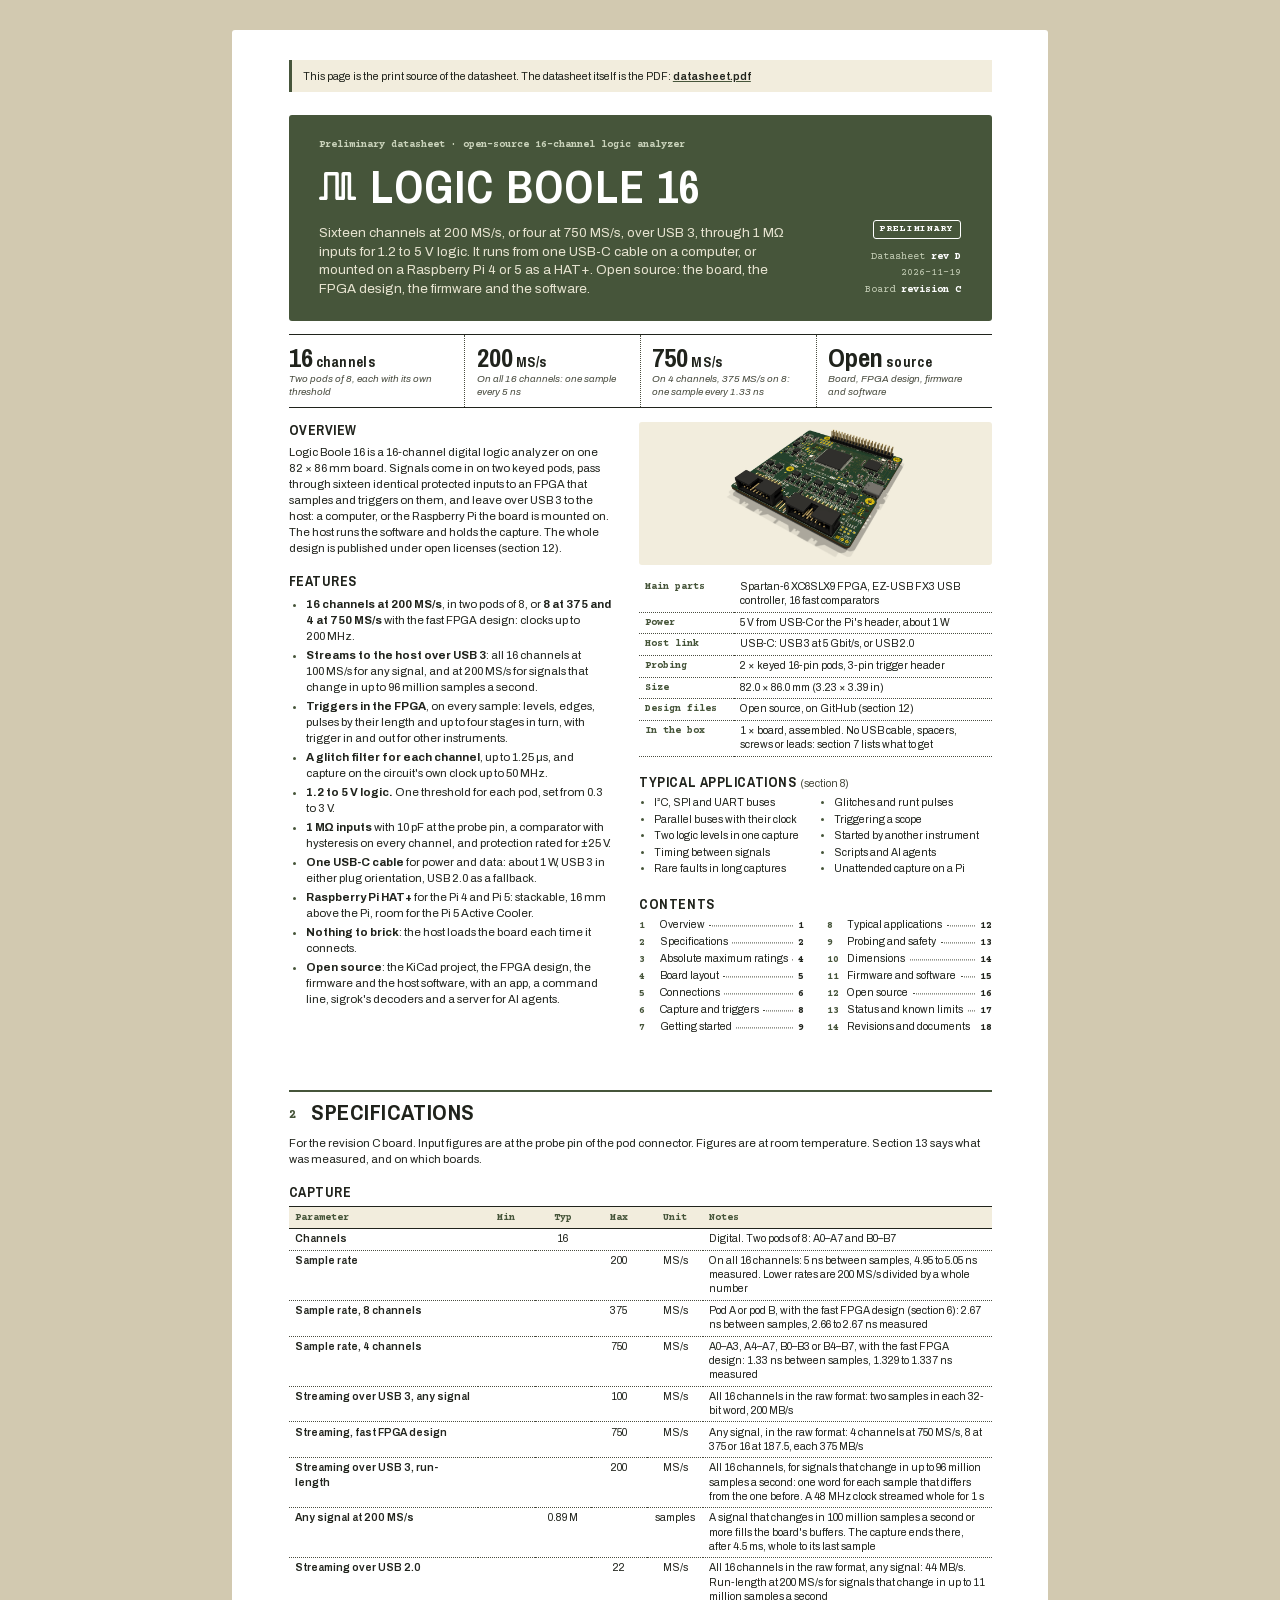
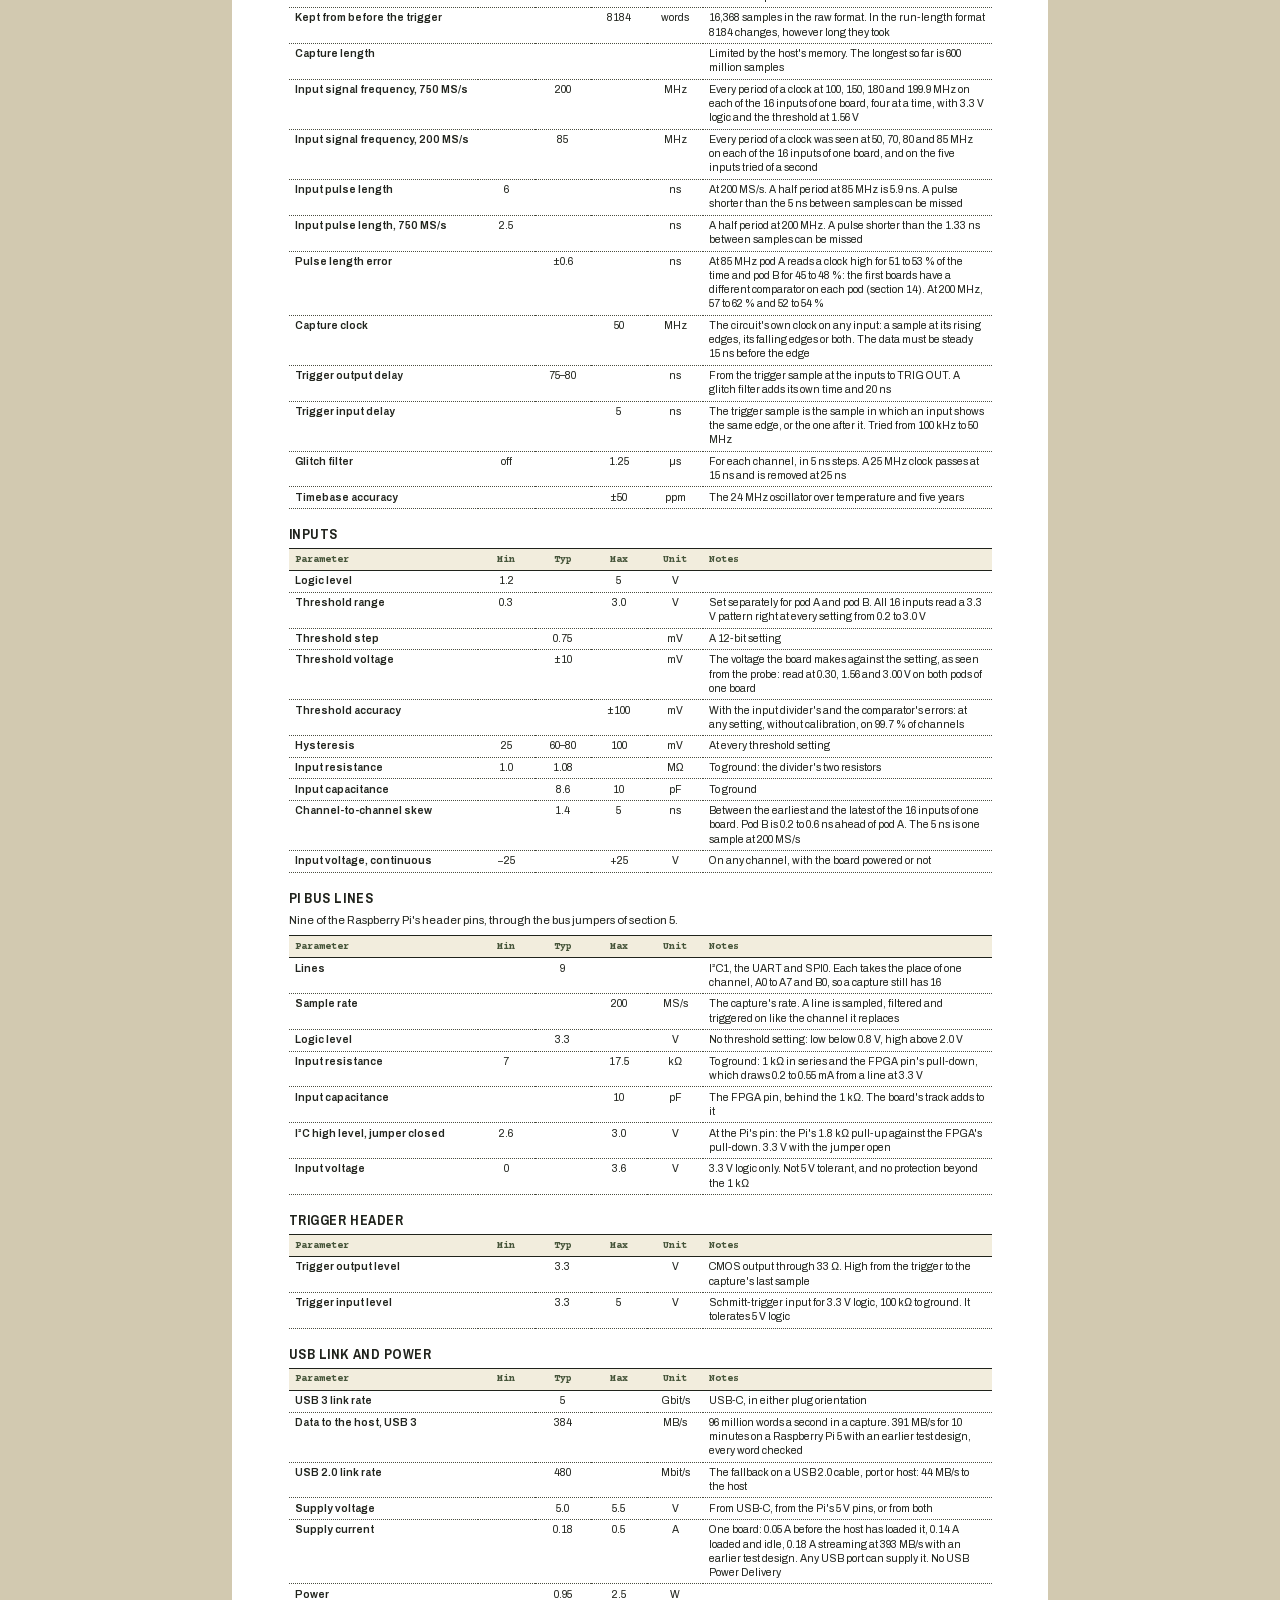
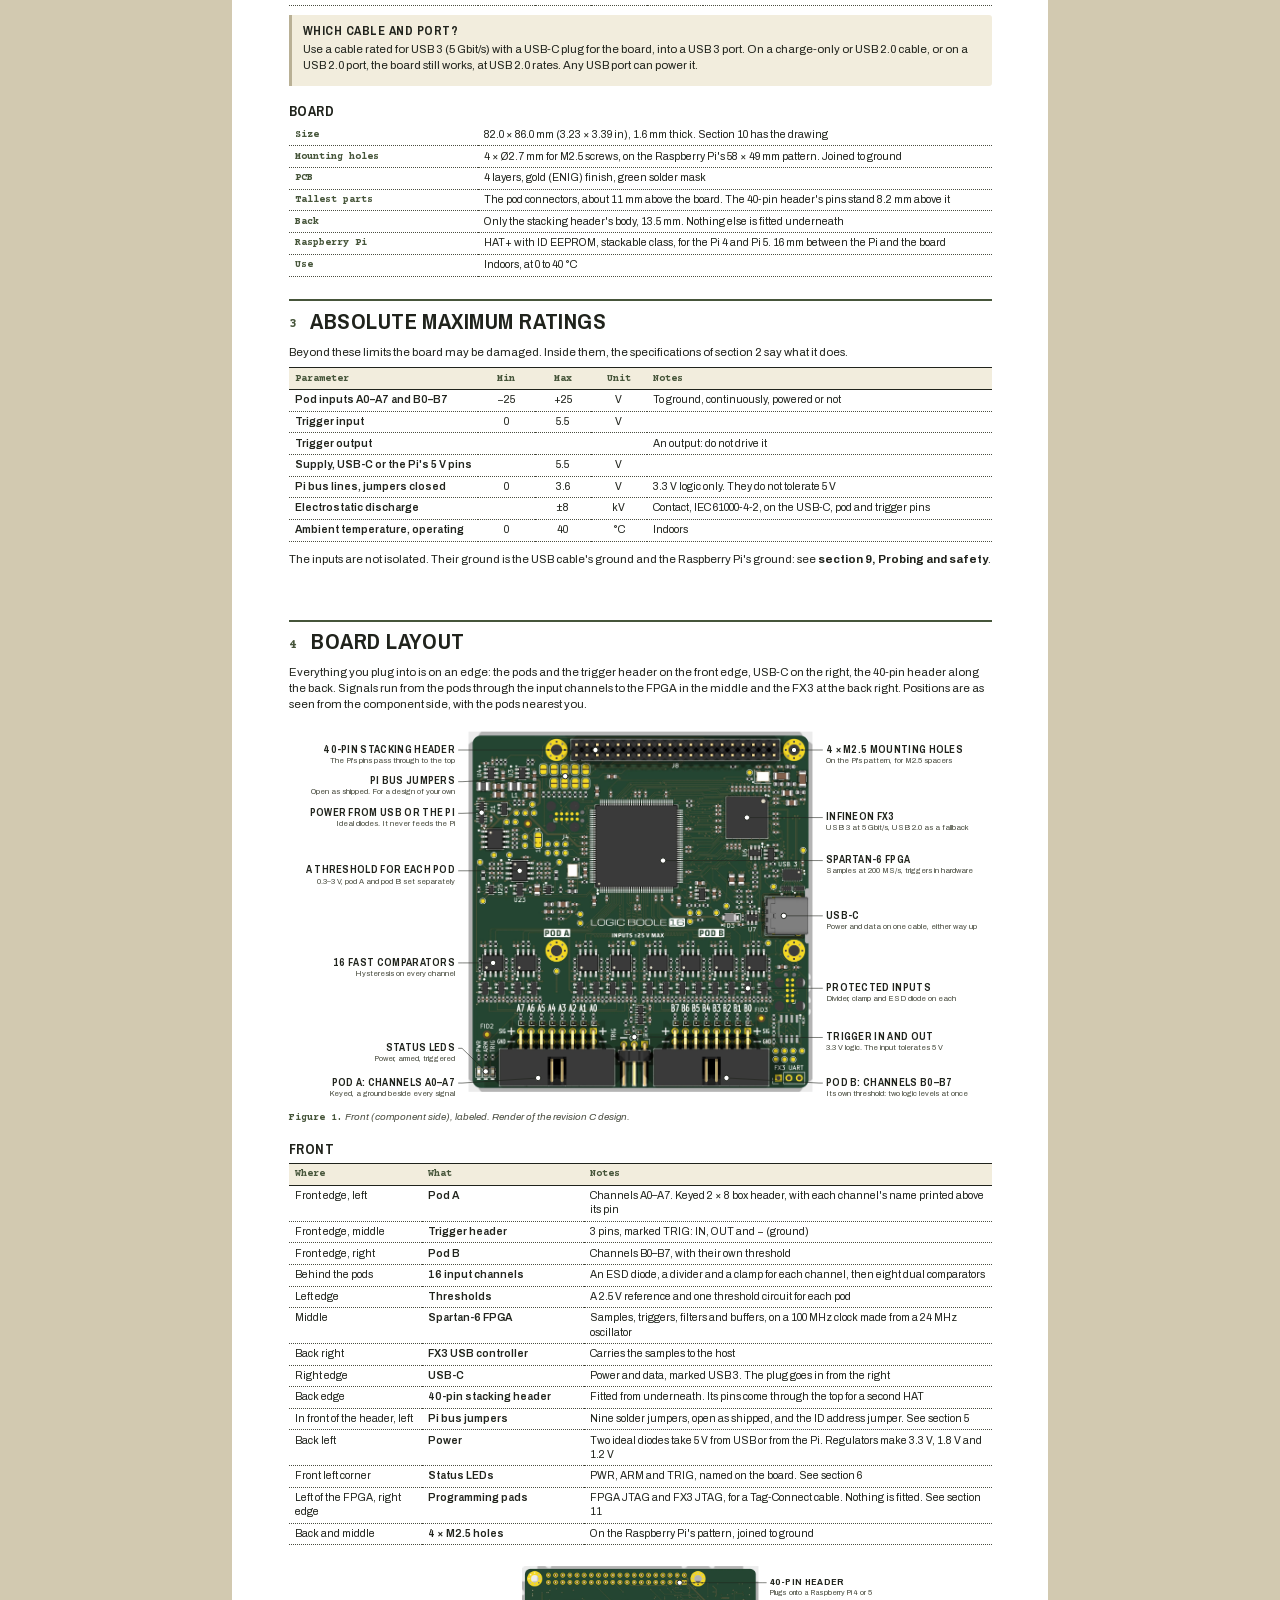
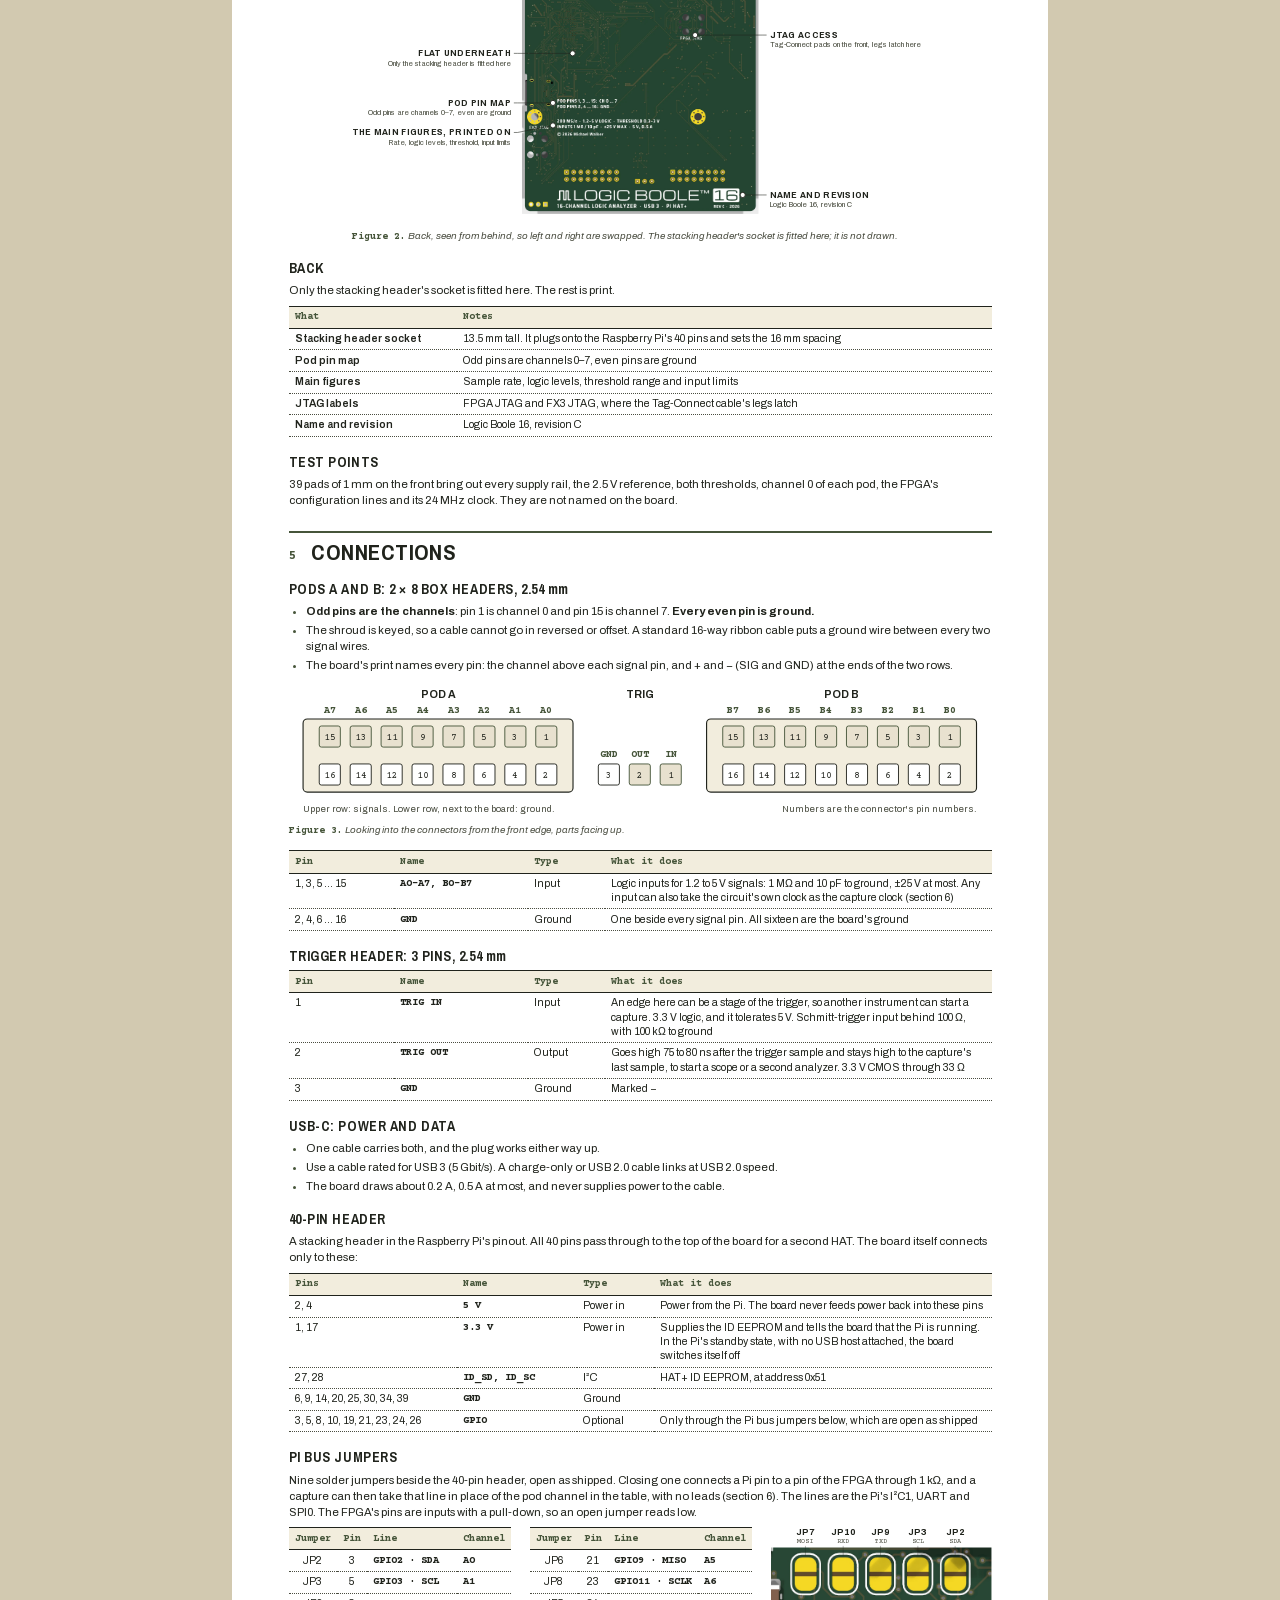
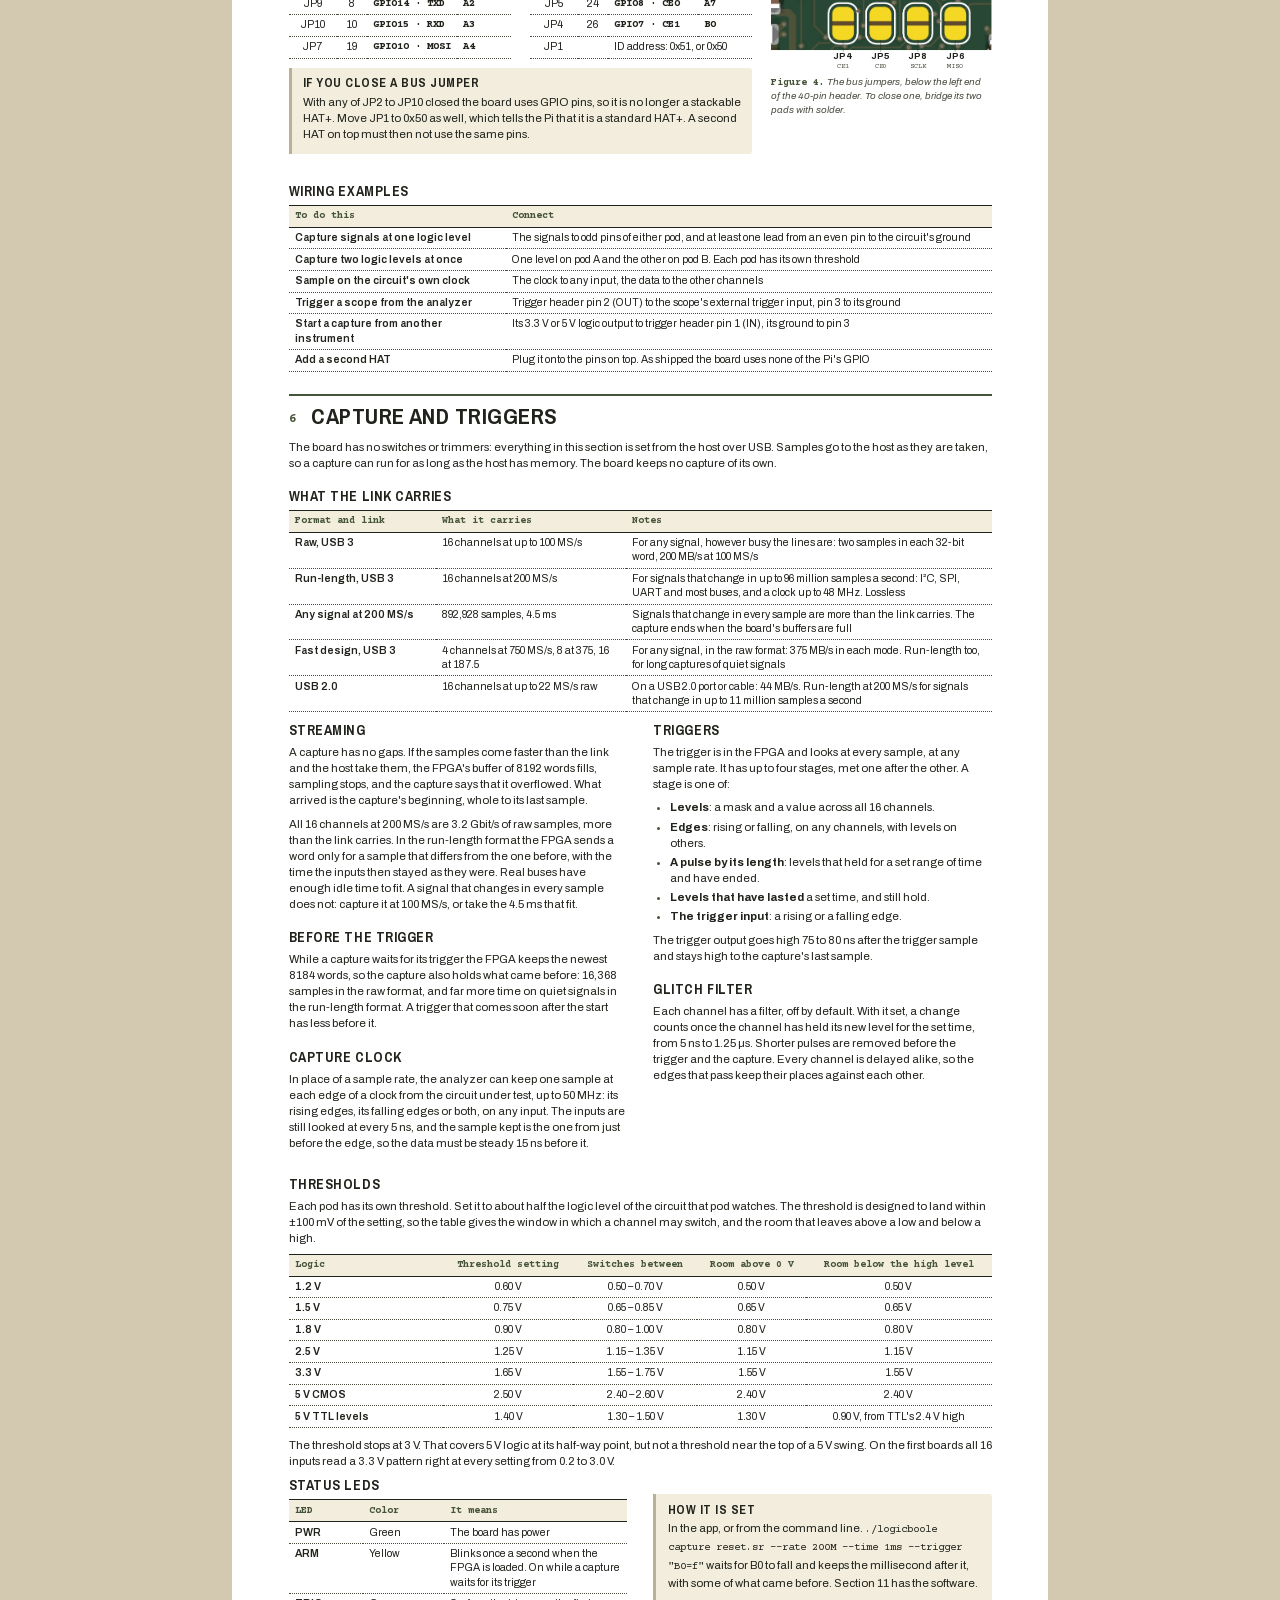
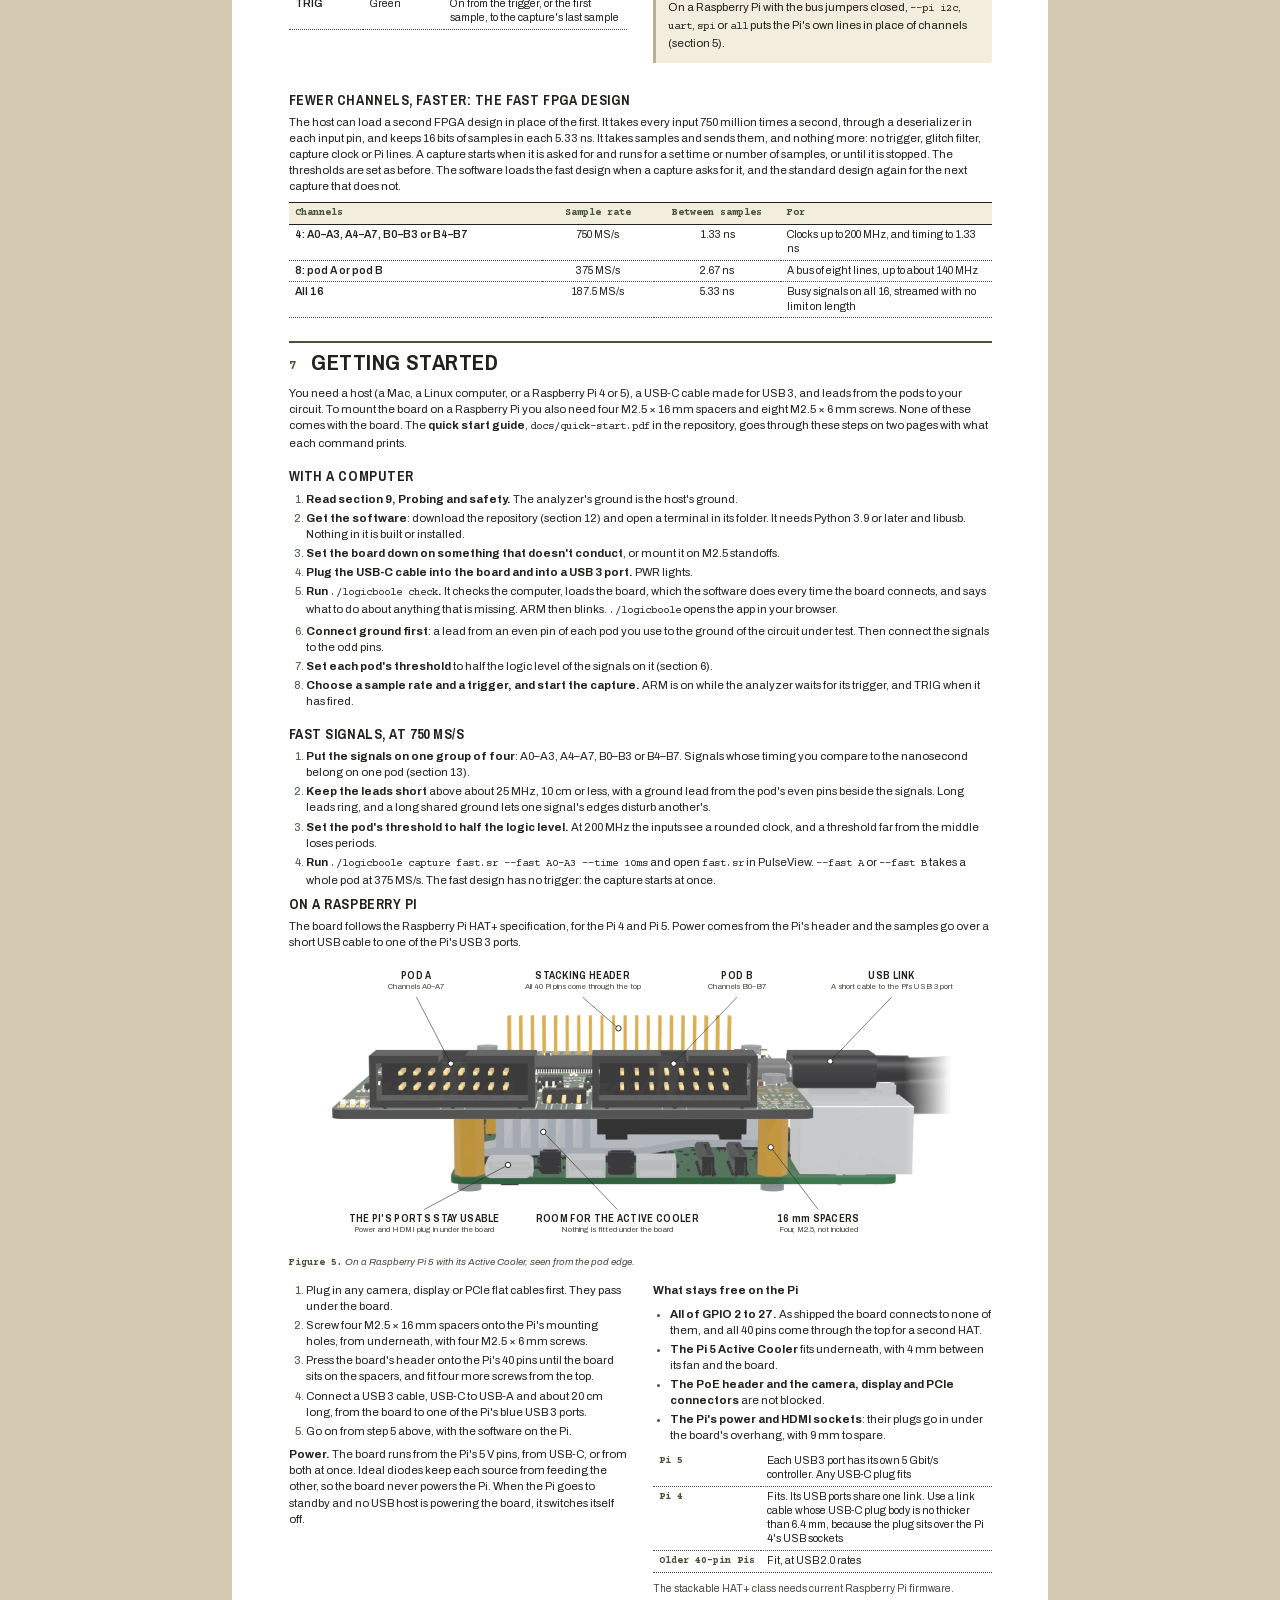
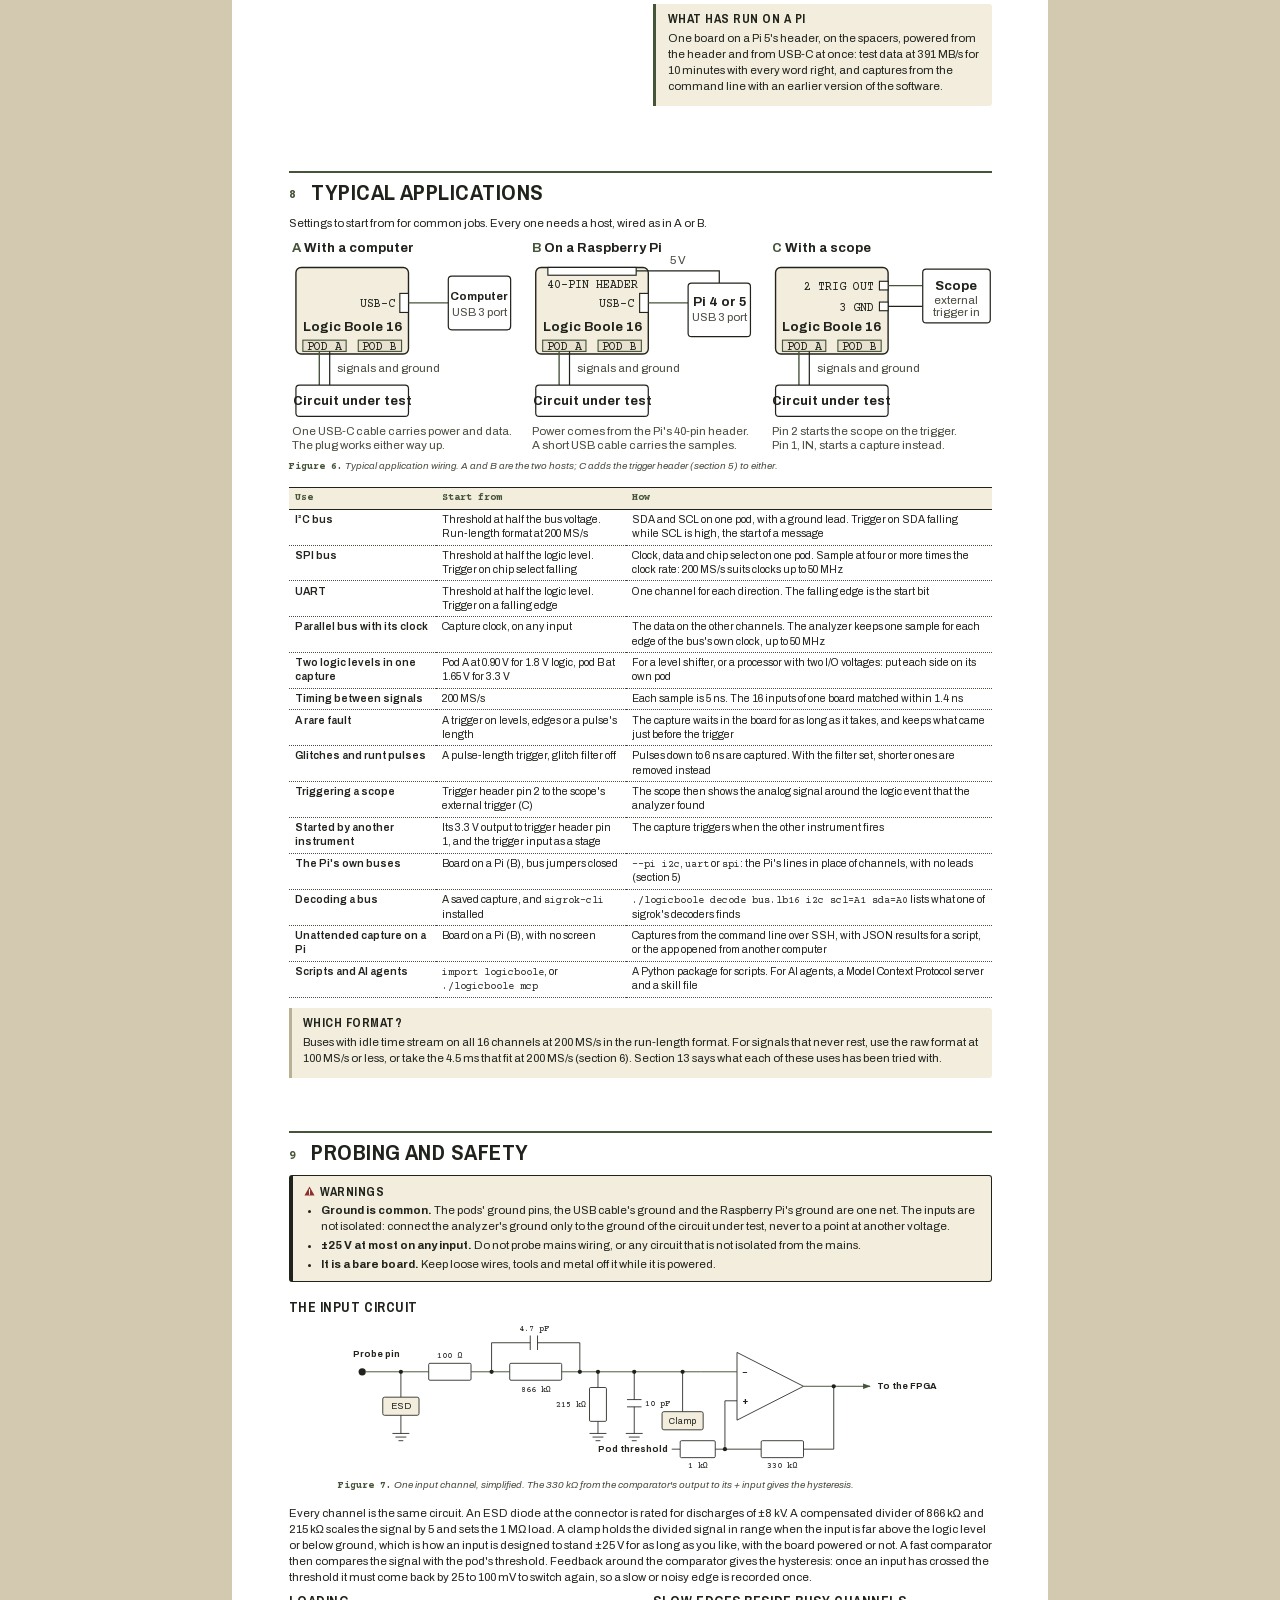
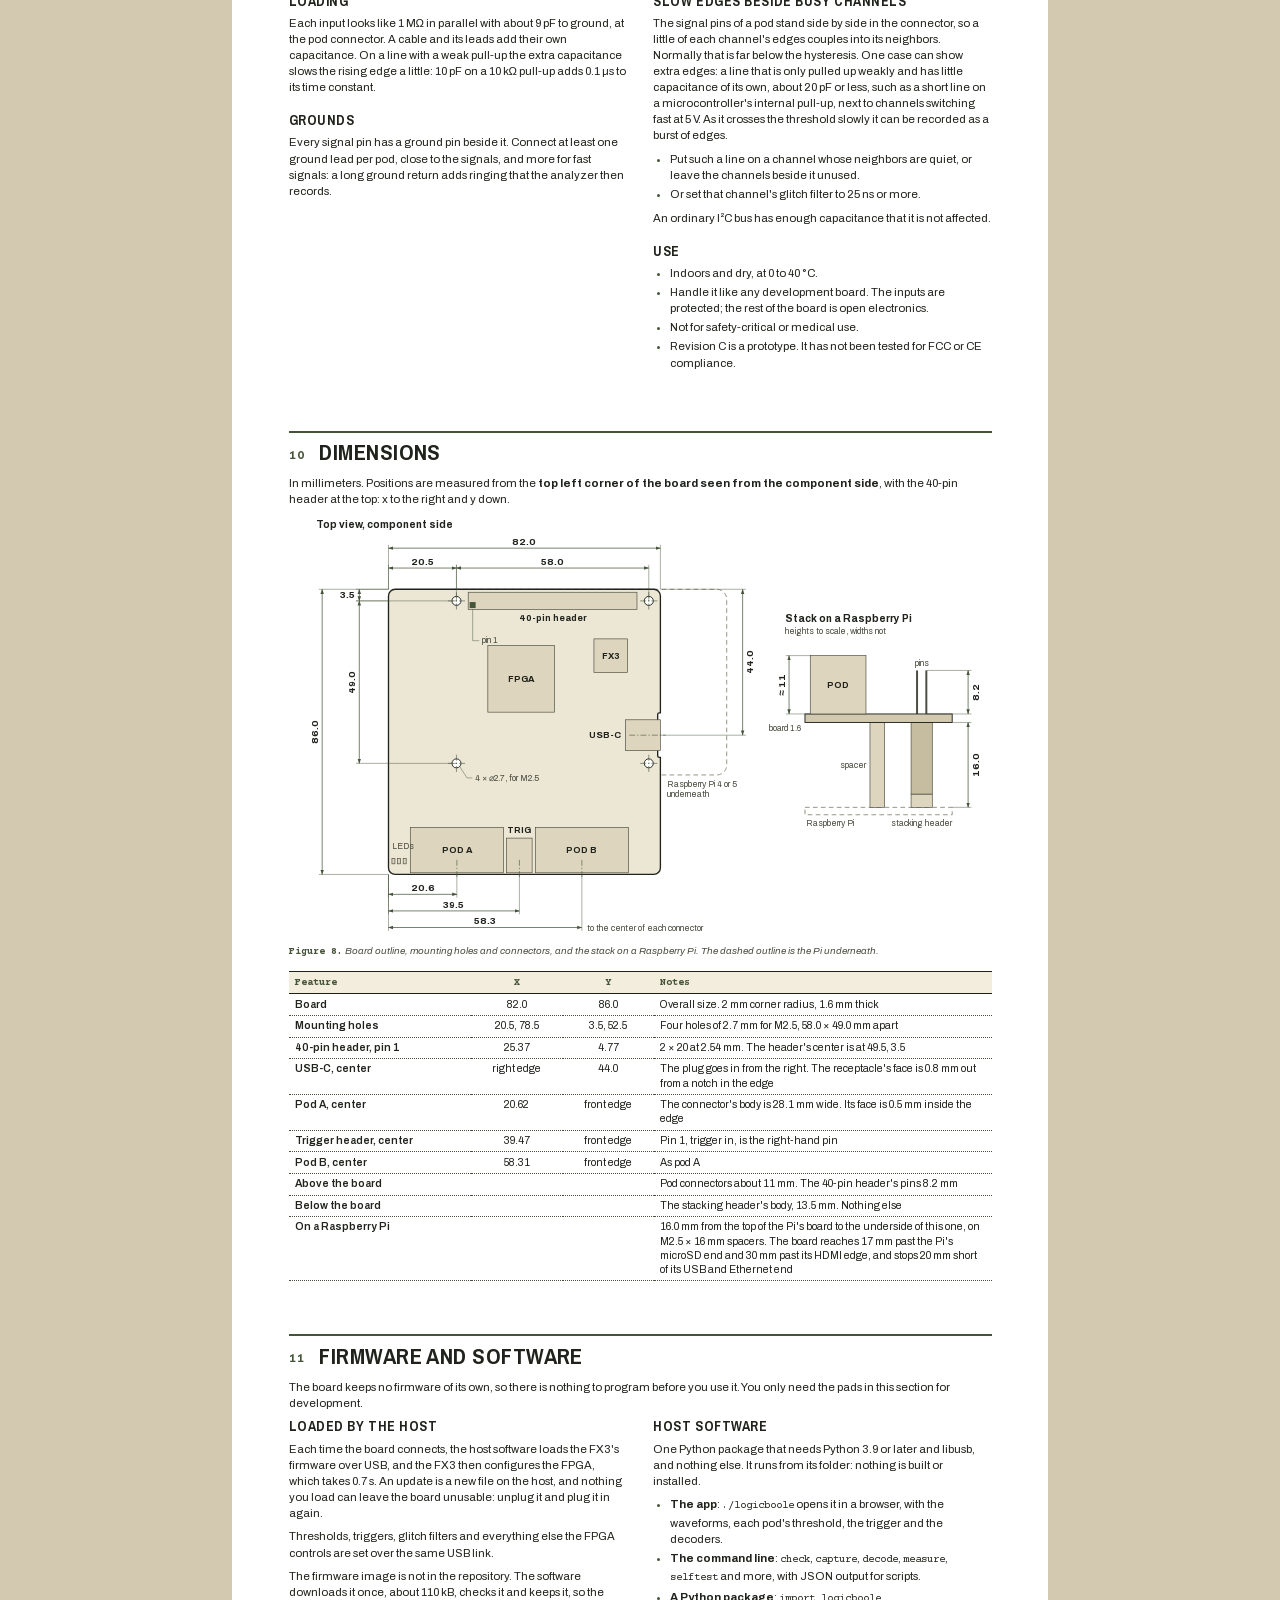
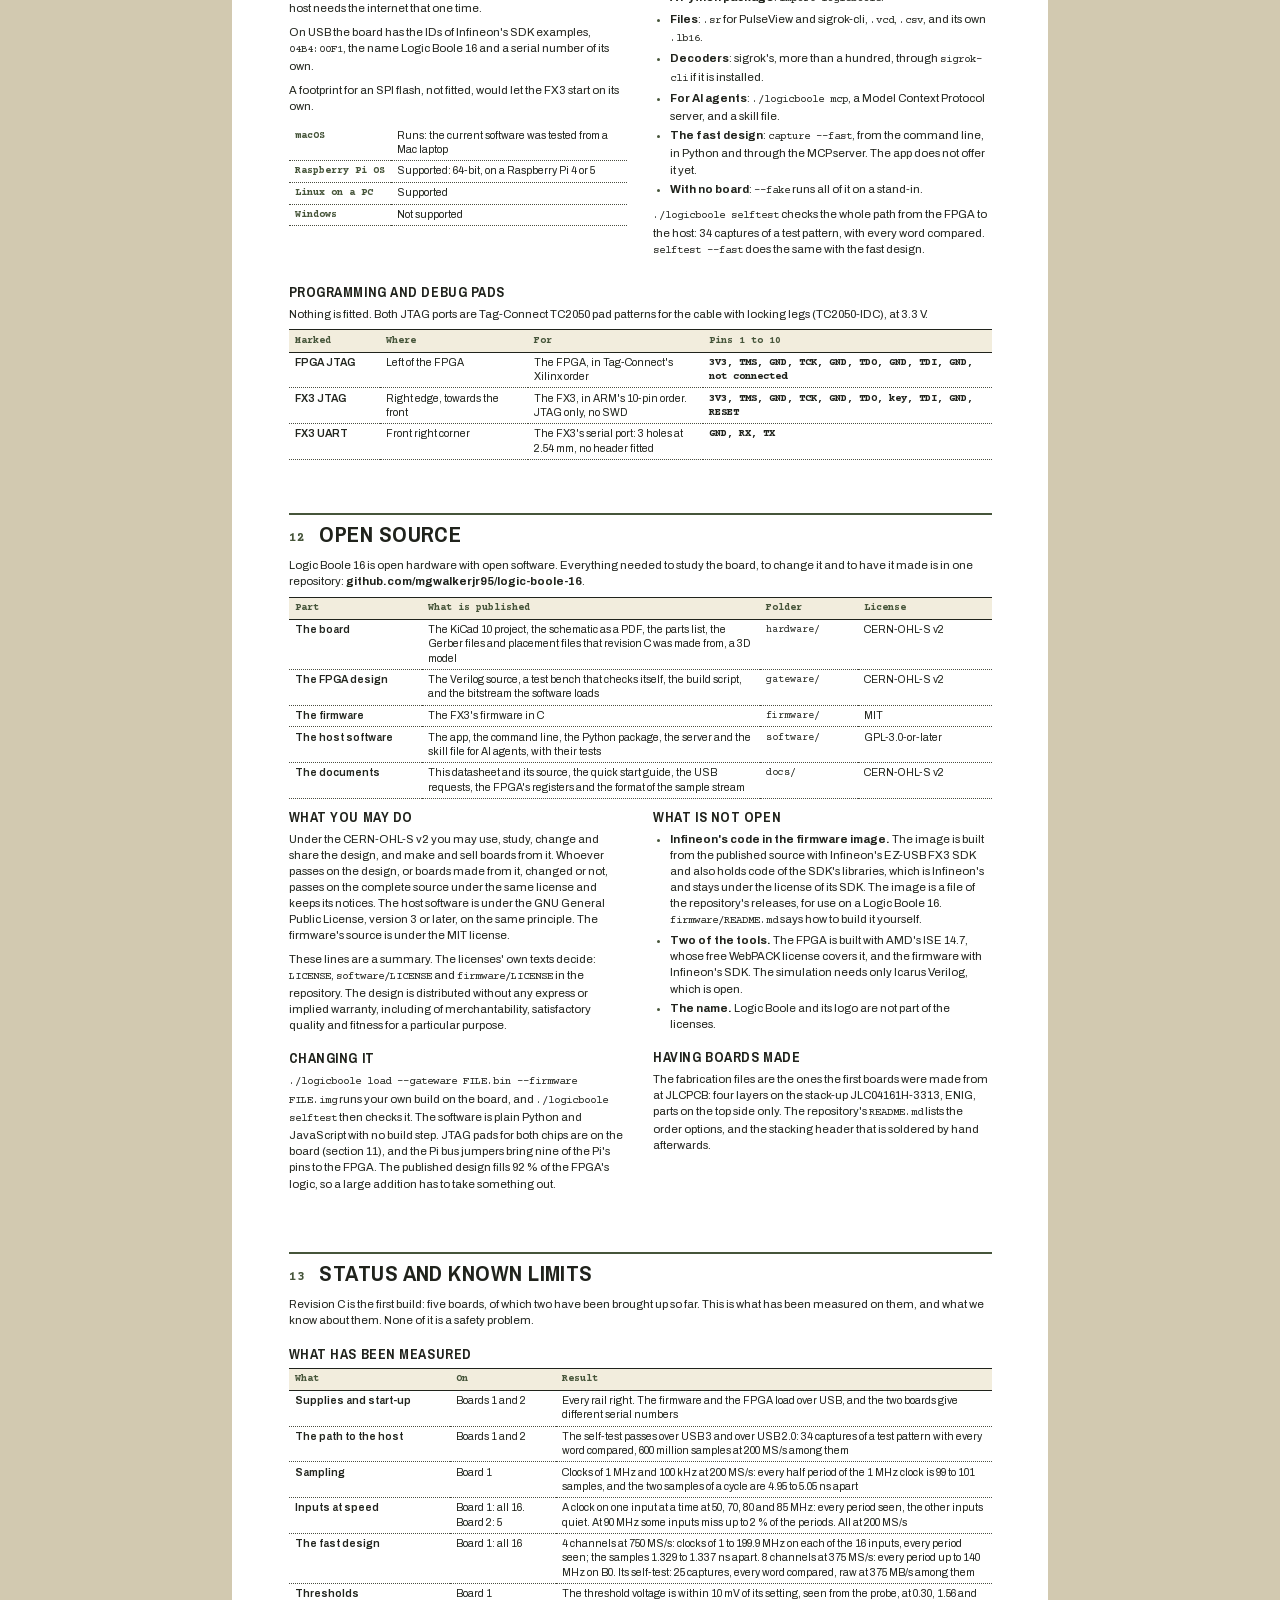
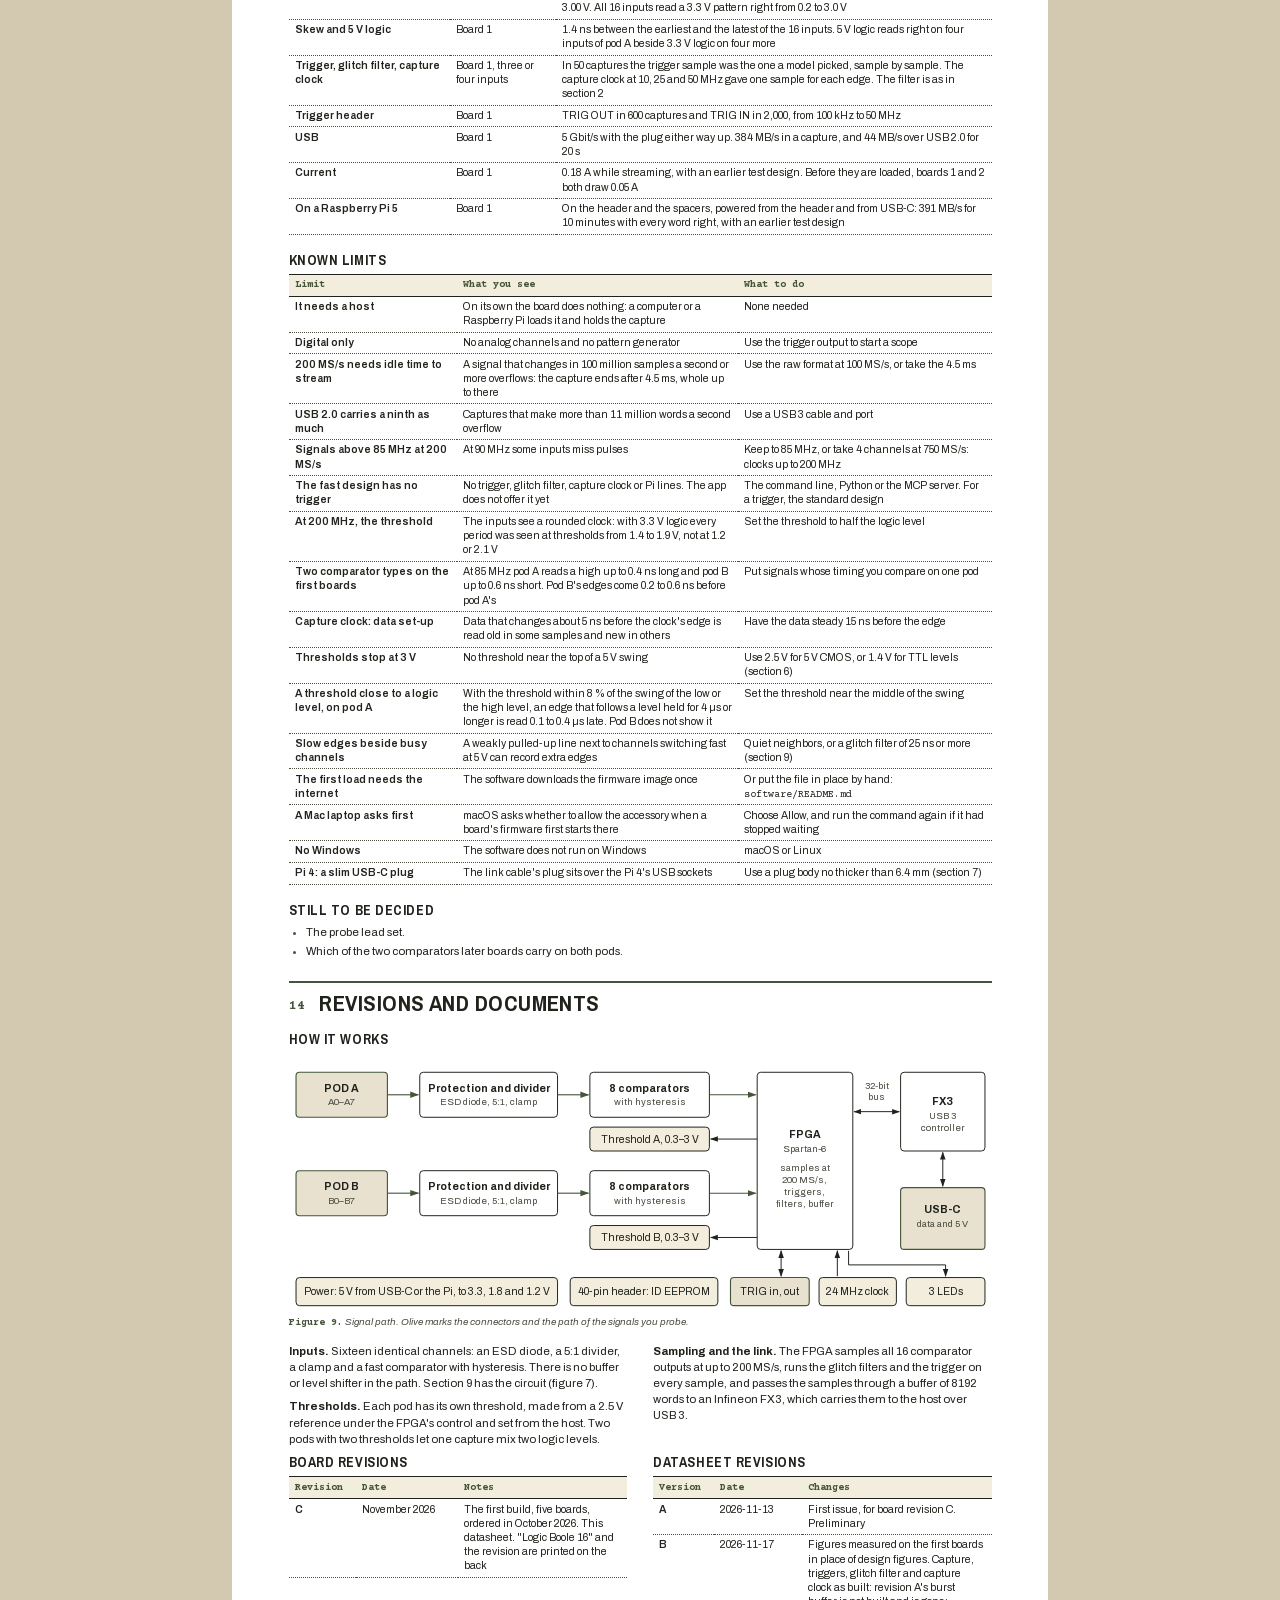
==== commit bac13165: "Fast FPGA design: 4 inputs at 750 MS/s, 8 at 375 MS/s, 16 at 187.5 MS/s A second FPGA design, gatewa" ====
--- a/docs/datasheet.html
+++ b/docs/datasheet.html
@@ -11,7 +11,7 @@
 <html lang="en">
 <head>
 <meta charset="utf-8">
-<title>Logic Boole 16 (board revision C) preliminary datasheet, rev C</title>
+<title>Logic Boole 16 (board revision C) preliminary datasheet, rev D</title>
 <meta name="author" content="Michael Walker">
 <link rel="stylesheet" href="datasheet/fonts/fonts.css">
 <style>
@@ -30,7 +30,7 @@
   margin: 18mm 15mm 16mm 15mm;
   background: #ffffff;
   @top-left { content: "LOGIC BOOLE 16  ·  preliminary datasheet"; font: 700 7.2pt "Courier Prime", "Courier New", monospace; color: #46553a; vertical-align: bottom; padding-bottom: 2.5mm; }
-  @top-right { content: "Rev C  ·  2026-11-18  ·  board revision C"; font: 400 7.2pt "Courier Prime", "Courier New", monospace; color: #4a4d40; vertical-align: bottom; padding-bottom: 2.5mm; }
+  @top-right { content: "Rev D  ·  2026-11-19  ·  board revision C"; font: 400 7.2pt "Courier Prime", "Courier New", monospace; color: #4a4d40; vertical-align: bottom; padding-bottom: 2.5mm; }
   @bottom-left { content: "© 2026 Michael Walker. Open hardware, CERN-OHL-S v2. Preliminary: subject to change."; font: 400 7pt "Archivo", Arial, sans-serif; color: #4a4d40; vertical-align: top; padding-top: 3mm; }
   @bottom-right { content: "Page " counter(page) " of " counter(pages); font: 700 7.2pt "Courier Prime", "Courier New", monospace; color: #46553a; vertical-align: top; padding-top: 3mm; }
 }
@@ -199,15 +199,15 @@
       <svg viewBox="0 0 132.5 100" aria-hidden="true"><polyline points="6.25,93.75 24.25,93.75 24.25,6.25 64.25,6.25 64.25,93.75 86.25,93.75 86.25,6.25 108.25,6.25 108.25,93.75 126.25,93.75" fill="none" stroke="currentColor" stroke-width="12.5" stroke-linecap="round" stroke-linejoin="round"/></svg>
       <span aria-hidden="true">Logic Boole 16</span>
     </div>
-    <p class="sub">Sixteen channels at 200&nbsp;MS/s over USB&nbsp;3, through 1&nbsp;MΩ inputs for 1.2 to 5&nbsp;V logic. It runs from one USB-C cable on a computer, or mounted on a Raspberry Pi 4 or 5 as a HAT+. Open source: the board, the FPGA design, the firmware and the software.</p>
-  </div>
-  <div class="rev"><span class="flag">PRELIMINARY</span><br>Datasheet <b>rev C</b><br>2026-11-18<br>Board <b>revision C</b></div>
+    <p class="sub">Sixteen channels at 200&nbsp;MS/s, or four at 750&nbsp;MS/s, over USB&nbsp;3, through 1&nbsp;MΩ inputs for 1.2 to 5&nbsp;V logic. It runs from one USB-C cable on a computer, or mounted on a Raspberry Pi 4 or 5 as a HAT+. Open source: the board, the FPGA design, the firmware and the software.</p>
+  </div>
+  <div class="rev"><span class="flag">PRELIMINARY</span><br>Datasheet <b>rev D</b><br>2026-11-19<br>Board <b>revision C</b></div>
 </header>
 
 <div class="stats">
   <div class="stat"><div class="num">16<small>channels</small></div><div class="lab">Two pods of 8, each with its own threshold</div></div>
   <div class="stat"><div class="num">200<small>MS/s</small></div><div class="lab">On all 16 channels: one sample every 5 ns</div></div>
-  <div class="stat"><div class="num">85<small>MHz</small></div><div class="lab">Clocks captured whole, on each of the 16 inputs</div></div>
+  <div class="stat"><div class="num">750<small>MS/s</small></div><div class="lab">On 4 channels, 375&nbsp;MS/s on 8: one sample every 1.33&nbsp;ns</div></div>
   <div class="stat"><div class="num">Open<small>source</small></div><div class="lab">Board, FPGA design, firmware and software</div></div>
 </div>
 
@@ -217,7 +217,7 @@
     <p>Logic Boole 16 is a 16-channel digital logic analyzer on one 82 × 86 mm board. Signals come in on two keyed pods, pass through sixteen identical protected inputs to an FPGA that samples and triggers on them, and leave over USB&nbsp;3 to the host: a computer, or the Raspberry Pi the board is mounted on. The host runs the software and holds the capture. The whole design is published under open licenses (section 12).</p>
     <h3>Features</h3>
     <ul class="features">
-      <li><b>16 channels at 200 MS/s</b>, in two pods of 8: a sample every 5&nbsp;ns.</li>
+      <li><b>16 channels at 200 MS/s</b>, in two pods of 8, or <b>8 at 375 and 4 at 750 MS/s</b> with the fast FPGA design: clocks up to 200&nbsp;MHz.</li>
       <li><b>Streams to the host over USB 3</b>: all 16 channels at 100&nbsp;MS/s for any signal, and at 200&nbsp;MS/s for signals that change in up to 96 million samples a second.</li>
       <li><b>Triggers in the FPGA</b>, on every sample: levels, edges, pulses by their length and up to four stages in turn, with trigger in and out for other instruments.</li>
       <li><b>A glitch filter for each channel</b>, up to 1.25&nbsp;µs, and capture on the circuit's own clock up to 50&nbsp;MHz.</li>
@@ -257,13 +257,13 @@
       <li><a href="#s5"><span class="n">5</span>Connections<span class="pg">6</span></a></li>
       <li><a href="#s6"><span class="n">6</span>Capture and triggers<span class="pg">8</span></a></li>
       <li><a href="#s7"><span class="n">7</span>Getting started<span class="pg">9</span></a></li>
-      <li><a href="#s8"><span class="n">8</span>Typical applications<span class="pg">11</span></a></li>
-      <li><a href="#s9"><span class="n">9</span>Probing and safety<span class="pg">12</span></a></li>
-      <li><a href="#s10"><span class="n">10</span>Dimensions<span class="pg">13</span></a></li>
-      <li><a href="#s11"><span class="n">11</span>Firmware and software<span class="pg">14</span></a></li>
-      <li><a href="#s12"><span class="n">12</span>Open source<span class="pg">15</span></a></li>
-      <li><a href="#s13"><span class="n">13</span>Status and known limits<span class="pg">16</span></a></li>
-      <li><a href="#s14"><span class="n">14</span>Revisions and documents<span class="pg">17</span></a></li>
+      <li><a href="#s8"><span class="n">8</span>Typical applications<span class="pg">12</span></a></li>
+      <li><a href="#s9"><span class="n">9</span>Probing and safety<span class="pg">13</span></a></li>
+      <li><a href="#s10"><span class="n">10</span>Dimensions<span class="pg">14</span></a></li>
+      <li><a href="#s11"><span class="n">11</span>Firmware and software<span class="pg">15</span></a></li>
+      <li><a href="#s12"><span class="n">12</span>Open source<span class="pg">16</span></a></li>
+      <li><a href="#s13"><span class="n">13</span>Status and known limits<span class="pg">17</span></a></li>
+      <li><a href="#s14"><span class="n">14</span>Revisions and documents<span class="pg">18</span></a></li>
     </ol>
   </div>
 </div>
@@ -279,15 +279,20 @@
   <tbody>
     <tr><td class="p">Channels</td><td class="v"></td><td class="v">16</td><td class="v"></td><td class="v"></td><td>Digital. Two pods of 8: A0–A7 and B0–B7</td></tr>
     <tr><td class="p">Sample rate</td><td class="v"></td><td class="v"></td><td class="v">200</td><td class="v">MS/s</td><td>On all 16 channels: 5 ns between samples, 4.95 to 5.05 ns measured. Lower rates are 200 MS/s divided by a whole number</td></tr>
+    <tr><td class="p">Sample rate, 8 channels</td><td class="v"></td><td class="v"></td><td class="v">375</td><td class="v">MS/s</td><td>Pod A or pod B, with the fast FPGA design (section 6): 2.67 ns between samples, 2.66 to 2.67 ns measured</td></tr>
+    <tr><td class="p">Sample rate, 4 channels</td><td class="v"></td><td class="v"></td><td class="v">750</td><td class="v">MS/s</td><td>A0–A3, A4–A7, B0–B3 or B4–B7, with the fast FPGA design: 1.33 ns between samples, 1.329 to 1.337 ns measured</td></tr>
     <tr><td class="p">Streaming over USB 3, any signal</td><td class="v"></td><td class="v"></td><td class="v">100</td><td class="v">MS/s</td><td>All 16 channels in the raw format: two samples in each 32-bit word, 200 MB/s</td></tr>
+    <tr><td class="p">Streaming, fast FPGA design</td><td class="v"></td><td class="v"></td><td class="v">750</td><td class="v">MS/s</td><td>Any signal, in the raw format: 4 channels at 750 MS/s, 8 at 375 or 16 at 187.5, each 375 MB/s</td></tr>
     <tr><td class="p">Streaming over USB 3, run-length</td><td class="v"></td><td class="v"></td><td class="v">200</td><td class="v">MS/s</td><td>All 16 channels, for signals that change in up to 96 million samples a second: one word for each sample that differs from the one before. A 48 MHz clock streamed whole for 1 s</td></tr>
     <tr><td class="p">Any signal at 200 MS/s</td><td class="v"></td><td class="v">0.89&nbsp;M</td><td class="v"></td><td class="v">samples</td><td>A signal that changes in 100 million samples a second or more fills the board's buffers. The capture ends there, after 4.5 ms, whole to its last sample</td></tr>
     <tr><td class="p">Streaming over USB 2.0</td><td class="v"></td><td class="v"></td><td class="v">22</td><td class="v">MS/s</td><td>All 16 channels in the raw format, any signal: 44 MB/s. Run-length at 200 MS/s for signals that change in up to 11 million samples a second</td></tr>
     <tr><td class="p">Kept from before the trigger</td><td class="v"></td><td class="v"></td><td class="v">8184</td><td class="v">words</td><td>16,368 samples in the raw format. In the run-length format 8184 changes, however long they took</td></tr>
     <tr><td class="p">Capture length</td><td class="v"></td><td class="v"></td><td class="v"></td><td class="v"></td><td>Limited by the host's memory. The longest so far is 600 million samples</td></tr>
-    <tr><td class="p">Input signal frequency</td><td class="v"></td><td class="v">85</td><td class="v"></td><td class="v">MHz</td><td>Every period of a clock was seen at 50, 70, 80 and 85 MHz on each of the 16 inputs of one board, and on the five inputs tried of a second</td></tr>
-    <tr><td class="p">Input pulse length</td><td class="v">6</td><td class="v"></td><td class="v"></td><td class="v">ns</td><td>A half period at 85 MHz is 5.9 ns. A pulse shorter than the 5 ns between samples can be missed</td></tr>
-    <tr><td class="p">Pulse length error</td><td class="v"></td><td class="v">±0.6</td><td class="v"></td><td class="v">ns</td><td>At 85 MHz pod A reads a clock high for 51 to 53 % of the time and pod B for 45 to 48 %: the first boards have a different comparator on each pod (section 14)</td></tr>
+    <tr><td class="p">Input signal frequency, 750 MS/s</td><td class="v"></td><td class="v">200</td><td class="v"></td><td class="v">MHz</td><td>Every period of a clock at 100, 150, 180 and 199.9 MHz on each of the 16 inputs of one board, four at a time, with 3.3 V logic and the threshold at 1.56 V</td></tr>
+    <tr><td class="p">Input signal frequency, 200 MS/s</td><td class="v"></td><td class="v">85</td><td class="v"></td><td class="v">MHz</td><td>Every period of a clock was seen at 50, 70, 80 and 85 MHz on each of the 16 inputs of one board, and on the five inputs tried of a second</td></tr>
+    <tr><td class="p">Input pulse length</td><td class="v">6</td><td class="v"></td><td class="v"></td><td class="v">ns</td><td>At 200 MS/s. A half period at 85 MHz is 5.9 ns. A pulse shorter than the 5 ns between samples can be missed</td></tr>
+    <tr><td class="p">Input pulse length, 750 MS/s</td><td class="v">2.5</td><td class="v"></td><td class="v"></td><td class="v">ns</td><td>A half period at 200 MHz. A pulse shorter than the 1.33 ns between samples can be missed</td></tr>
+    <tr><td class="p">Pulse length error</td><td class="v"></td><td class="v">±0.6</td><td class="v"></td><td class="v">ns</td><td>At 85 MHz pod A reads a clock high for 51 to 53 % of the time and pod B for 45 to 48 %: the first boards have a different comparator on each pod (section 14). At 200 MHz, 57 to 62 % and 52 to 54 %</td></tr>
     <tr><td class="p">Capture clock</td><td class="v"></td><td class="v"></td><td class="v">50</td><td class="v">MHz</td><td>The circuit's own clock on any input: a sample at its rising edges, its falling edges or both. The data must be steady 15 ns before the edge</td></tr>
     <tr><td class="p">Trigger output delay</td><td class="v"></td><td class="v">75–80</td><td class="v"></td><td class="v">ns</td><td>From the trigger sample at the inputs to TRIG OUT. A glitch filter adds its own time and 20 ns</td></tr>
     <tr><td class="p">Trigger input delay</td><td class="v"></td><td class="v"></td><td class="v">5</td><td class="v">ns</td><td>The trigger sample is the sample in which an input shows the same edge, or the one after it. Tried from 100 kHz to 50 MHz</td></tr>
@@ -308,7 +313,7 @@
     <tr><td class="p">Hysteresis</td><td class="v">25</td><td class="v">60–80</td><td class="v">100</td><td class="v">mV</td><td>At every threshold setting</td></tr>
     <tr><td class="p">Input resistance</td><td class="v">1.0</td><td class="v">1.08</td><td class="v"></td><td class="v">MΩ</td><td>To ground: the divider's two resistors</td></tr>
     <tr><td class="p">Input capacitance</td><td class="v"></td><td class="v">8.6</td><td class="v">10</td><td class="v">pF</td><td>To ground</td></tr>
-    <tr><td class="p">Channel-to-channel skew</td><td class="v"></td><td class="v">1.4</td><td class="v">5</td><td class="v">ns</td><td>Between the earliest and the latest of the 16 inputs of one board. Pod B is 0.2 to 0.6 ns ahead of pod A. The 5 ns is one sample</td></tr>
+    <tr><td class="p">Channel-to-channel skew</td><td class="v"></td><td class="v">1.4</td><td class="v">5</td><td class="v">ns</td><td>Between the earliest and the latest of the 16 inputs of one board. Pod B is 0.2 to 0.6 ns ahead of pod A. The 5 ns is one sample at 200 MS/s</td></tr>
     <tr><td class="p">Input voltage, continuous</td><td class="v">−25</td><td class="v"></td><td class="v">+25</td><td class="v">V</td><td>On any channel, with the board powered or not</td></tr>
   </tbody>
 </table>
@@ -718,6 +723,7 @@
     <tr><td class="p">Raw, USB 3</td><td>16 channels at up to 100 MS/s</td><td>For any signal, however busy the lines are: two samples in each 32-bit word, 200 MB/s at 100 MS/s</td></tr>
     <tr><td class="p">Run-length, USB 3</td><td>16 channels at 200 MS/s</td><td>For signals that change in up to 96 million samples a second: I²C, SPI, UART and most buses, and a clock up to 48 MHz. Lossless</td></tr>
     <tr><td class="p">Any signal at 200 MS/s</td><td>892,928 samples, 4.5 ms</td><td>Signals that change in every sample are more than the link carries. The capture ends when the board's buffers are full</td></tr>
+    <tr><td class="p">Fast design, USB 3</td><td>4 channels at 750 MS/s, 8 at 375, 16 at 187.5</td><td>For any signal, in the raw format: 375 MB/s in each mode. Run-length too, for long captures of quiet signals</td></tr>
     <tr><td class="p">USB 2.0</td><td>16 channels at up to 22 MS/s raw</td><td>On a USB 2.0 port or cable: 44 MB/s. Run-length at 200 MS/s for signals that change in up to 11 million samples a second</td></tr>
   </tbody>
 </table>
@@ -785,6 +791,18 @@
       <p>On a Raspberry Pi with the bus jumpers closed, <code>--pi i2c</code>, <code>uart</code>, <code>spi</code> or <code>all</code> puts the Pi's own lines in place of channels (section 5).</p>
     </div>
   </div>
+</div>
+<div class="keep">
+<h3>Fewer channels, faster: the fast FPGA design</h3>
+<p>The host can load a second FPGA design in place of the first. It takes every input 750 million times a second, through a deserializer in each input pin, and keeps 16 bits of samples in each 5.33&nbsp;ns. It takes samples and sends them, and nothing more: no trigger, glitch filter, capture clock or Pi lines. A capture starts when it is asked for and runs for a set time or number of samples, or until it is stopped. The thresholds are set as before. The software loads the fast design when a capture asks for it, and the standard design again for the next capture that does not.</p>
+<table>
+  <thead><tr><th style="width:36%">Channels</th><th class="v" style="width:16%">Sample rate</th><th class="v" style="width:18%">Between samples</th><th>For</th></tr></thead>
+  <tbody>
+    <tr><td class="p">4: A0–A3, A4–A7, B0–B3 or B4–B7</td><td class="v">750 MS/s</td><td class="v">1.33 ns</td><td>Clocks up to 200 MHz, and timing to 1.33 ns</td></tr>
+    <tr><td class="p">8: pod A or pod B</td><td class="v">375 MS/s</td><td class="v">2.67 ns</td><td>A bus of eight lines, up to about 140 MHz</td></tr>
+    <tr><td class="p">All 16</td><td class="v">187.5 MS/s</td><td class="v">5.33 ns</td><td>Busy signals on all 16, streamed with no limit on length</td></tr>
+  </tbody>
+</table>
 </div>
 </section>
 
@@ -802,6 +820,14 @@
   <li><b>Connect ground first</b>: a lead from an even pin of each pod you use to the ground of the circuit under test. Then connect the signals to the odd pins.</li>
   <li><b>Set each pod's threshold</b> to half the logic level of the signals on it (section 6).</li>
   <li><b>Choose a sample rate and a trigger, and start the capture.</b> ARM is on while the analyzer waits for its trigger, and TRIG when it has fired.</li>
+</ol>
+
+<h3>Fast signals, at 750&nbsp;MS/s</h3>
+<ol>
+  <li><b>Put the signals on one group of four</b>: A0–A3, A4–A7, B0–B3 or B4–B7. Signals whose timing you compare to the nanosecond belong on one pod (section 13).</li>
+  <li><b>Keep the leads short</b> above about 25&nbsp;MHz, 10&nbsp;cm or less, with a ground lead from the pod's even pins beside the signals. Long leads ring, and a long shared ground lets one signal's edges disturb another's.</li>
+  <li><b>Set the pod's threshold to half the logic level.</b> At 200&nbsp;MHz the inputs see a rounded clock, and a threshold far from the middle loses periods.</li>
+  <li><b>Run <code>./logicboole capture fast.sr --fast A0-A3 --time 10ms</code></b> and open <code>fast.sr</code> in PulseView. <code>--fast A</code> or <code>--fast B</code> takes a whole pod at 375&nbsp;MS/s. The fast design has no trigger: the capture starts at once.</li>
 </ol>
 
 <h3 style="break-before:page;margin-top:0">On a Raspberry Pi</h3>
@@ -1232,9 +1258,10 @@
       <li><b>Files</b>: <code>.sr</code> for PulseView and sigrok-cli, <code>.vcd</code>, <code>.csv</code>, and its own <code>.lb16</code>.</li>
       <li><b>Decoders</b>: sigrok's, more than a hundred, through <code>sigrok-cli</code> if it is installed.</li>
       <li><b>For AI agents</b>: <code>./logicboole mcp</code>, a Model Context Protocol server, and a skill file.</li>
+      <li><b>The fast design</b>: <code>capture --fast</code>, from the command line, in Python and through the MCP server. The app does not offer it yet.</li>
       <li><b>With no board</b>: <code>--fake</code> runs all of it on a stand-in.</li>
     </ul>
-    <p><code>./logicboole selftest</code> checks the whole path from the FPGA to the host: 34 captures of a test pattern, with every word compared.</p>
+    <p><code>./logicboole selftest</code> checks the whole path from the FPGA to the host: 34 captures of a test pattern, with every word compared. <code>selftest --fast</code> does the same with the fast design.</p>
   </div>
 </div>
 <h3>Programming and debug pads</h3>
@@ -1296,7 +1323,8 @@
     <tr><td class="p">Supplies and start-up</td><td>Boards 1 and 2</td><td>Every rail right. The firmware and the FPGA load over USB, and the two boards give different serial numbers</td></tr>
     <tr><td class="p">The path to the host</td><td>Boards 1 and 2</td><td>The self-test passes over USB 3 and over USB 2.0: 34 captures of a test pattern with every word compared, 600 million samples at 200 MS/s among them</td></tr>
     <tr><td class="p">Sampling</td><td>Board 1</td><td>Clocks of 1 MHz and 100 kHz at 200 MS/s: every half period of the 1 MHz clock is 99 to 101 samples, and the two samples of a cycle are 4.95 to 5.05 ns apart</td></tr>
-    <tr><td class="p">Inputs at speed</td><td>Board 1: all 16. Board 2: 5</td><td>A clock on one input at a time at 50, 70, 80 and 85 MHz: every period seen, the other inputs quiet. At 90 MHz some inputs miss up to 2 % of the periods</td></tr>
+    <tr><td class="p">Inputs at speed</td><td>Board 1: all 16. Board 2: 5</td><td>A clock on one input at a time at 50, 70, 80 and 85 MHz: every period seen, the other inputs quiet. At 90 MHz some inputs miss up to 2 % of the periods. All at 200 MS/s</td></tr>
+    <tr><td class="p">The fast design</td><td>Board 1: all 16</td><td>4 channels at 750 MS/s: clocks of 1 to 199.9 MHz on each of the 16 inputs, every period seen; the samples 1.329 to 1.337 ns apart. 8 channels at 375 MS/s: every period up to 140 MHz on B0. Its self-test: 25 captures, every word compared, raw at 375 MB/s among them</td></tr>
     <tr><td class="p">Thresholds</td><td>Board 1</td><td>The threshold voltage is within 10 mV of its setting, seen from the probe, at 0.30, 1.56 and 3.00 V. All 16 inputs read a 3.3 V pattern right from 0.2 to 3.0 V</td></tr>
     <tr><td class="p">Skew and 5 V logic</td><td>Board 1</td><td>1.4 ns between the earliest and the latest of the 16 inputs. 5 V logic reads right on four inputs of pod A beside 3.3 V logic on four more</td></tr>
     <tr><td class="p">Trigger, glitch filter, capture clock</td><td>Board 1, three or four inputs</td><td>In 50 captures the trigger sample was the one a model picked, sample by sample. The capture clock at 10, 25 and 50 MHz gave one sample for each edge. The filter is as in section 2</td></tr>
@@ -1314,7 +1342,9 @@
     <tr><td class="p">Digital only</td><td>No analog channels and no pattern generator</td><td>Use the trigger output to start a scope</td></tr>
     <tr><td class="p">200 MS/s needs idle time to stream</td><td>A signal that changes in 100 million samples a second or more overflows: the capture ends after 4.5 ms, whole up to there</td><td>Use the raw format at 100 MS/s, or take the 4.5 ms</td></tr>
     <tr><td class="p">USB 2.0 carries a ninth as much</td><td>Captures that make more than 11 million words a second overflow</td><td>Use a USB 3 cable and port</td></tr>
-    <tr><td class="p">Signals above 85 MHz</td><td>At 90 MHz some inputs miss pulses</td><td>Keep to 85 MHz, or 6 ns pulses</td></tr>
+    <tr><td class="p">Signals above 85 MHz at 200 MS/s</td><td>At 90 MHz some inputs miss pulses</td><td>Keep to 85 MHz, or take 4 channels at 750 MS/s: clocks up to 200 MHz</td></tr>
+    <tr><td class="p">The fast design has no trigger</td><td>No trigger, glitch filter, capture clock or Pi lines. The app does not offer it yet</td><td>The command line, Python or the MCP server. For a trigger, the standard design</td></tr>
+    <tr><td class="p">At 200 MHz, the threshold</td><td>The inputs see a rounded clock: with 3.3 V logic every period was seen at thresholds from 1.4 to 1.9 V, not at 1.2 or 2.1 V</td><td>Set the threshold to half the logic level</td></tr>
     <tr><td class="p">Two comparator types on the first boards</td><td>At 85 MHz pod A reads a high up to 0.4 ns long and pod B up to 0.6 ns short. Pod B's edges come 0.2 to 0.6 ns before pod A's</td><td>Put signals whose timing you compare on one pod</td></tr>
     <tr><td class="p">Capture clock: data set-up</td><td>Data that changes about 5 ns before the clock's edge is read old in some samples and new in others</td><td>Have the data steady 15 ns before the edge</td></tr>
     <tr><td class="p">Thresholds stop at 3 V</td><td>No threshold near the top of a 5 V swing</td><td>Use 2.5 V for 5 V CMOS, or 1.4 V for TTL levels (section 6)</td></tr>
@@ -1414,6 +1444,7 @@
         <tr><td class="p">A</td><td>2026-11-13</td><td>First issue, for board revision C. Preliminary</td></tr>
         <tr><td class="p">B</td><td>2026-11-17</td><td>Figures measured on the first boards in place of design figures. Capture, triggers, glitch filter and capture clock as built: revision A's burst buffer is not built and is gone; capture of the Pi's bus lines is in the FPGA design, in place of pod channels. The software, and the open-source release (section 12)</td></tr>
         <tr><td class="p">C</td><td>2026-11-18</td><td>Only the board is in the box: a USB cable, and spacers and screws for a Raspberry Pi, are the customer's to get (sections 1 and 7). A new look, in the typefaces and colors of the shop pages</td></tr>
+        <tr><td class="p">D</td><td>2026-11-19</td><td>The fast FPGA design: 4 channels at 750 MS/s, 8 at 375 MS/s and 16 at 187.5 MS/s, measured on board 1 (sections 1, 2, 6, 11 and 13)</td></tr>
       </tbody>
     </table>
   </div>
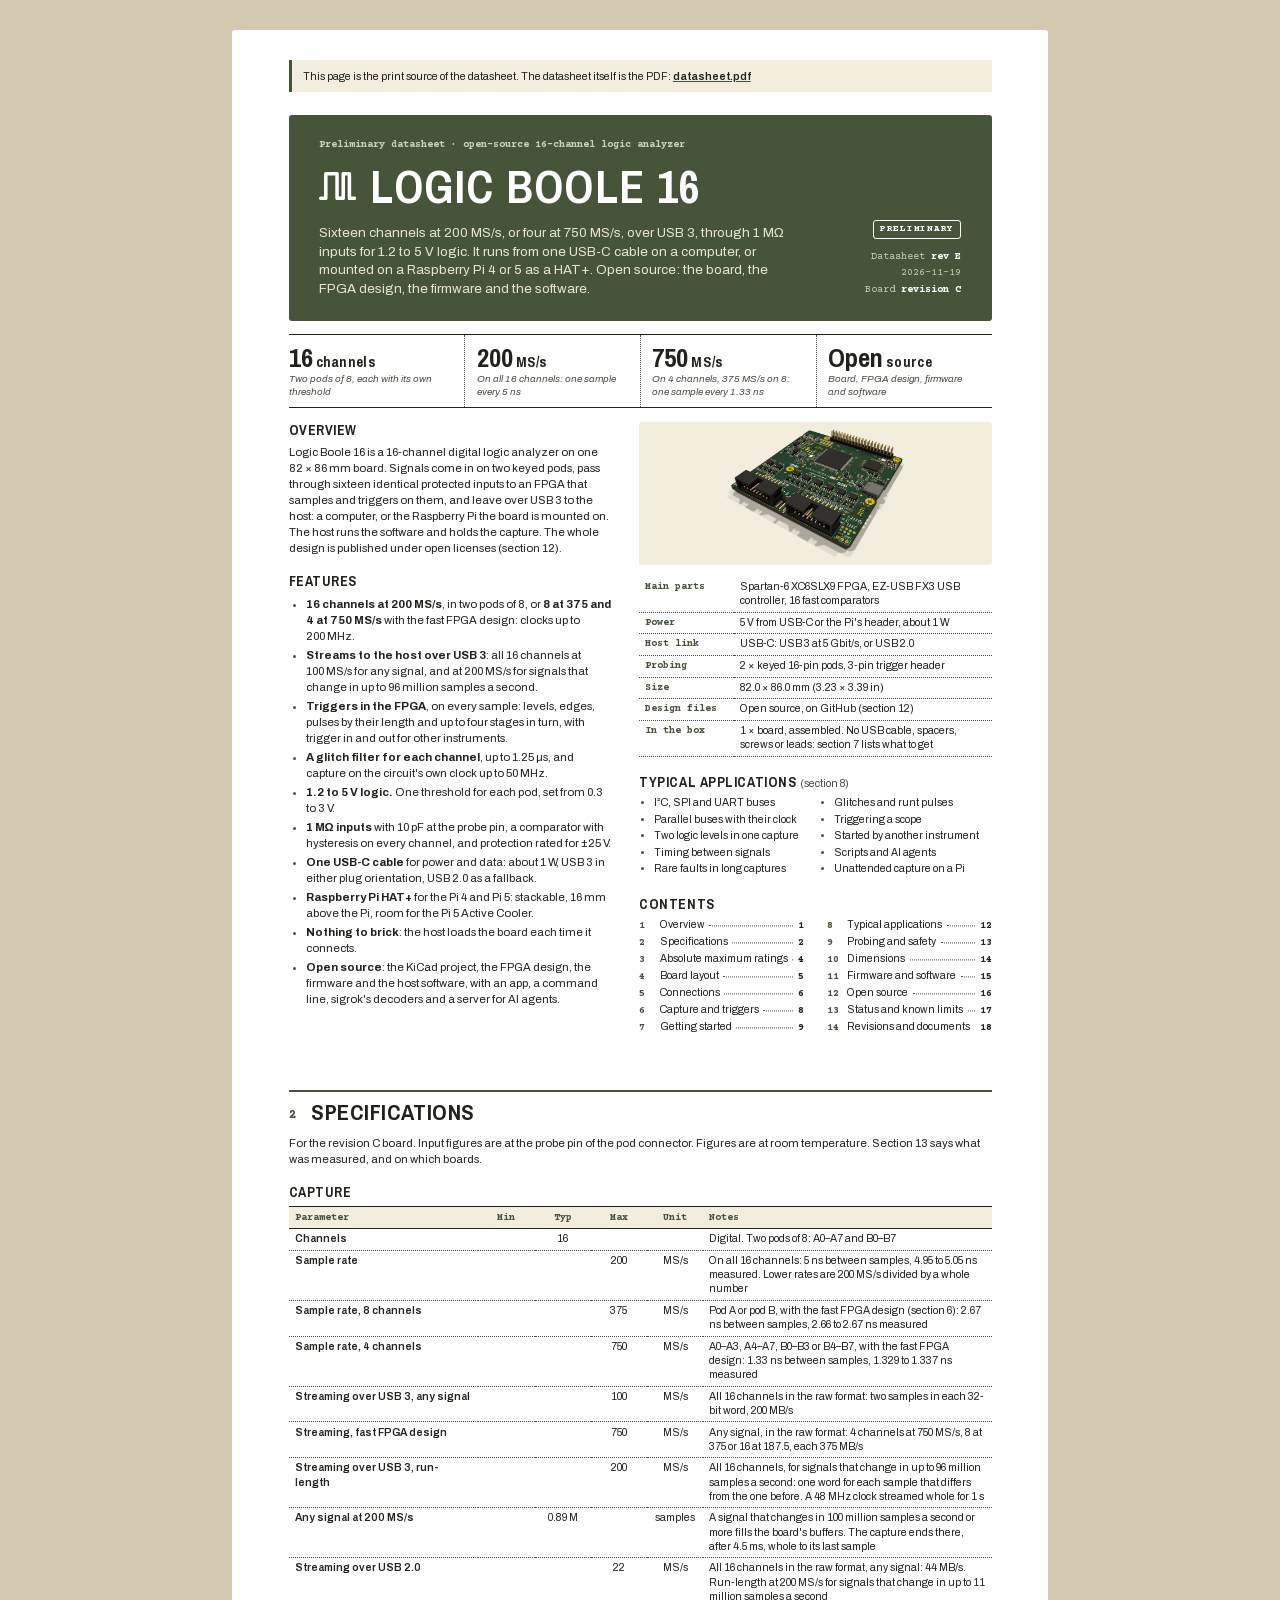
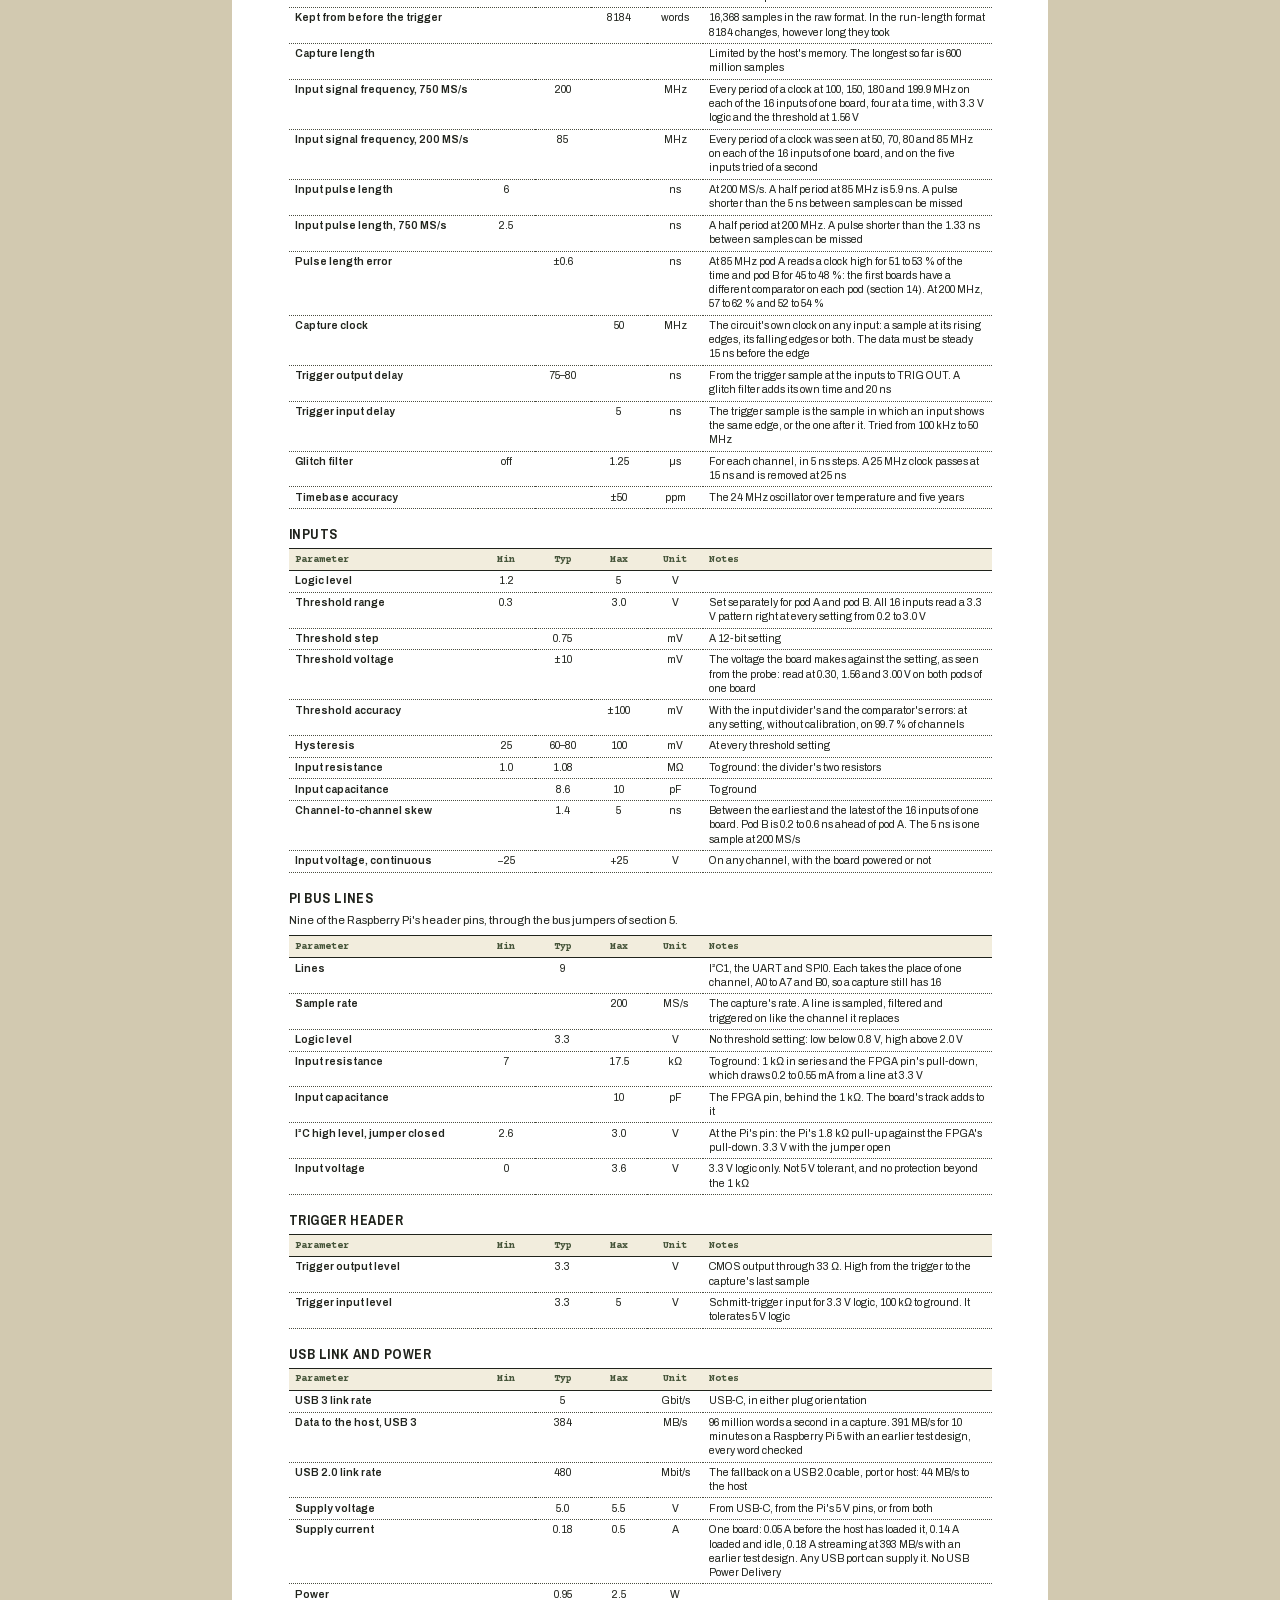
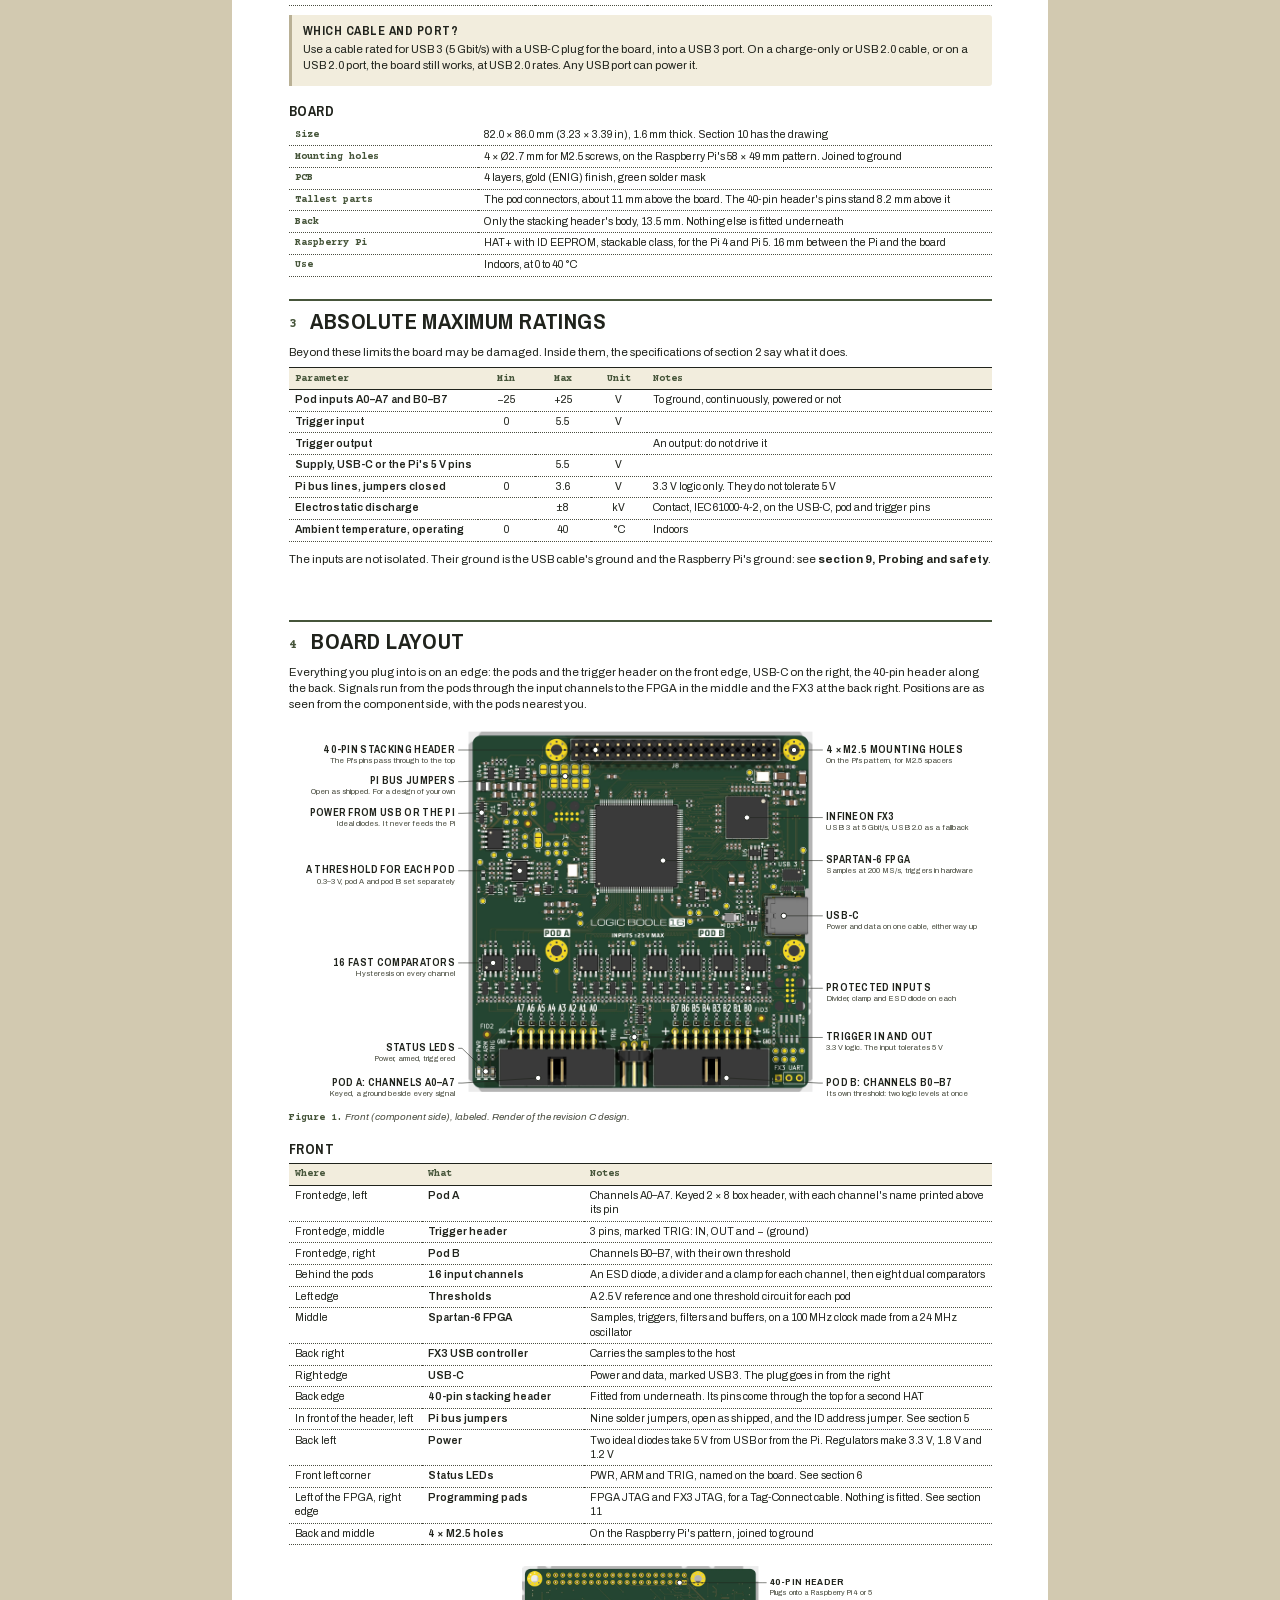
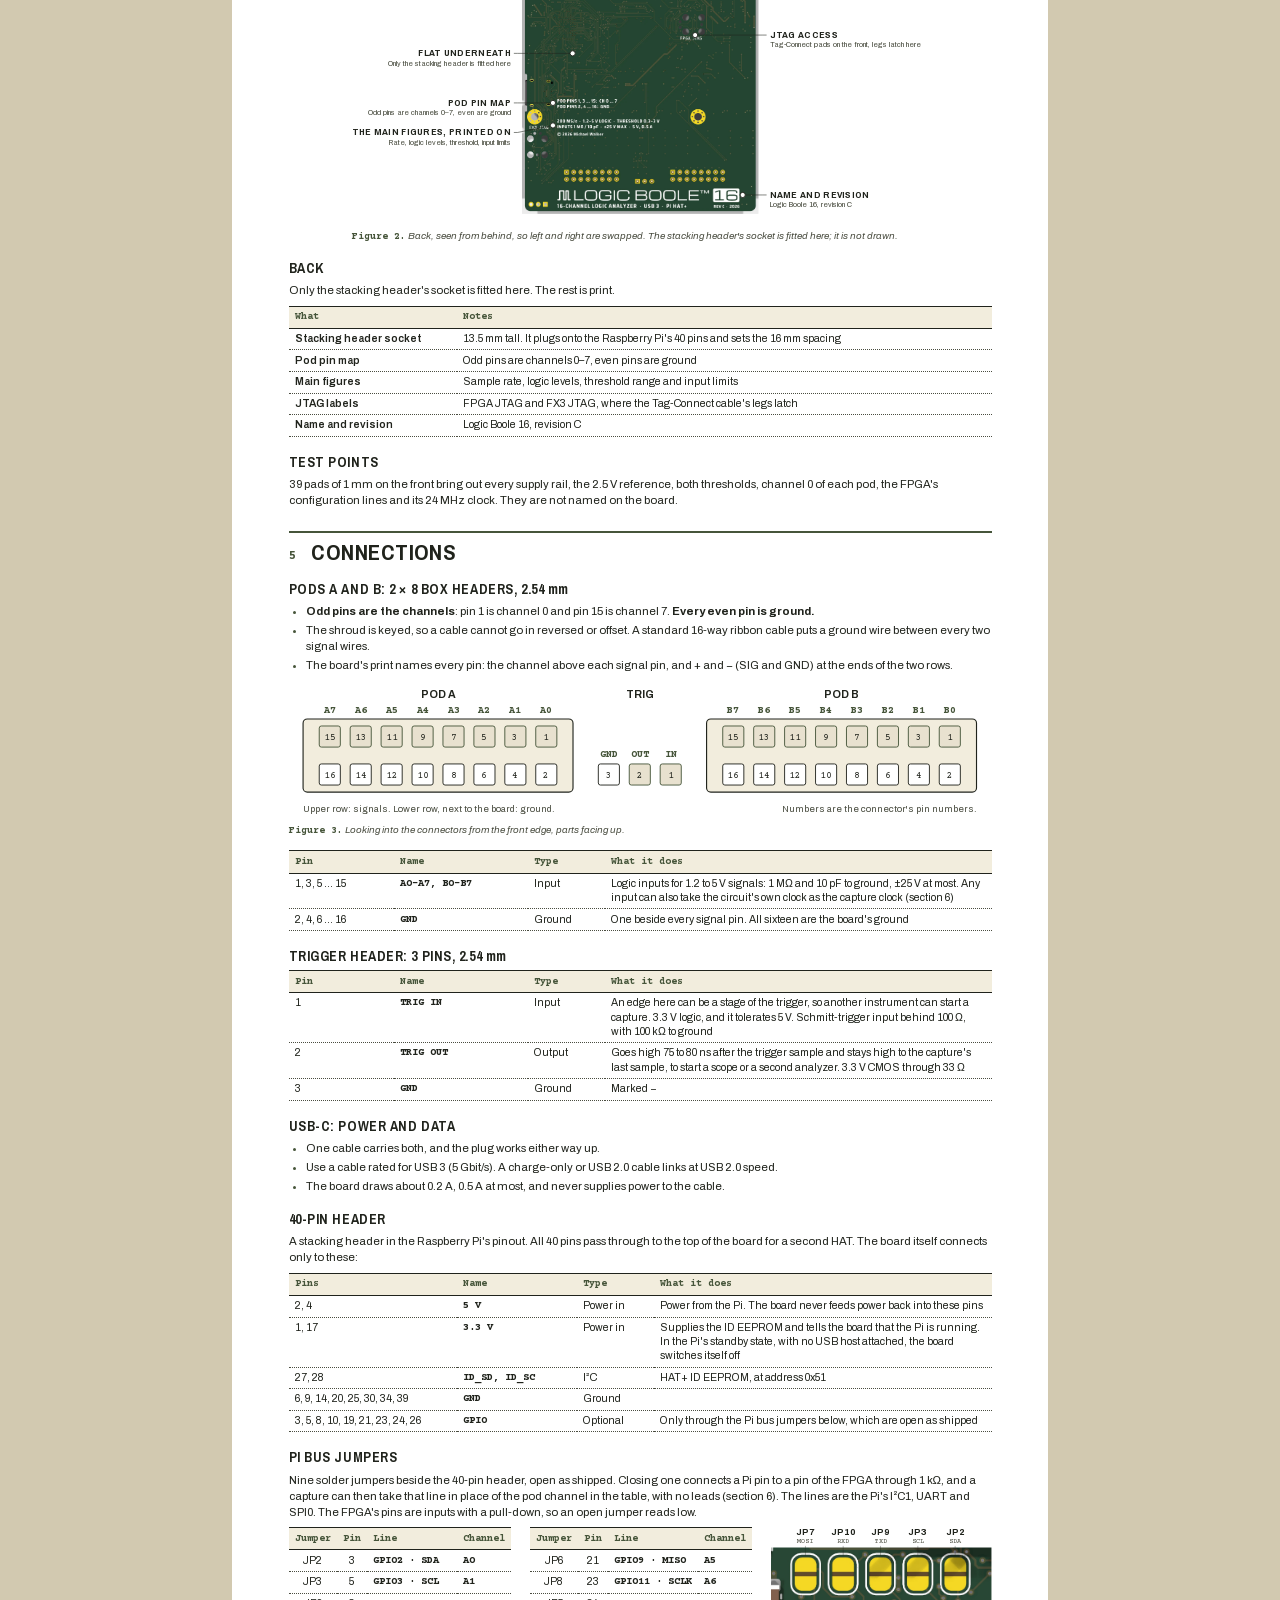
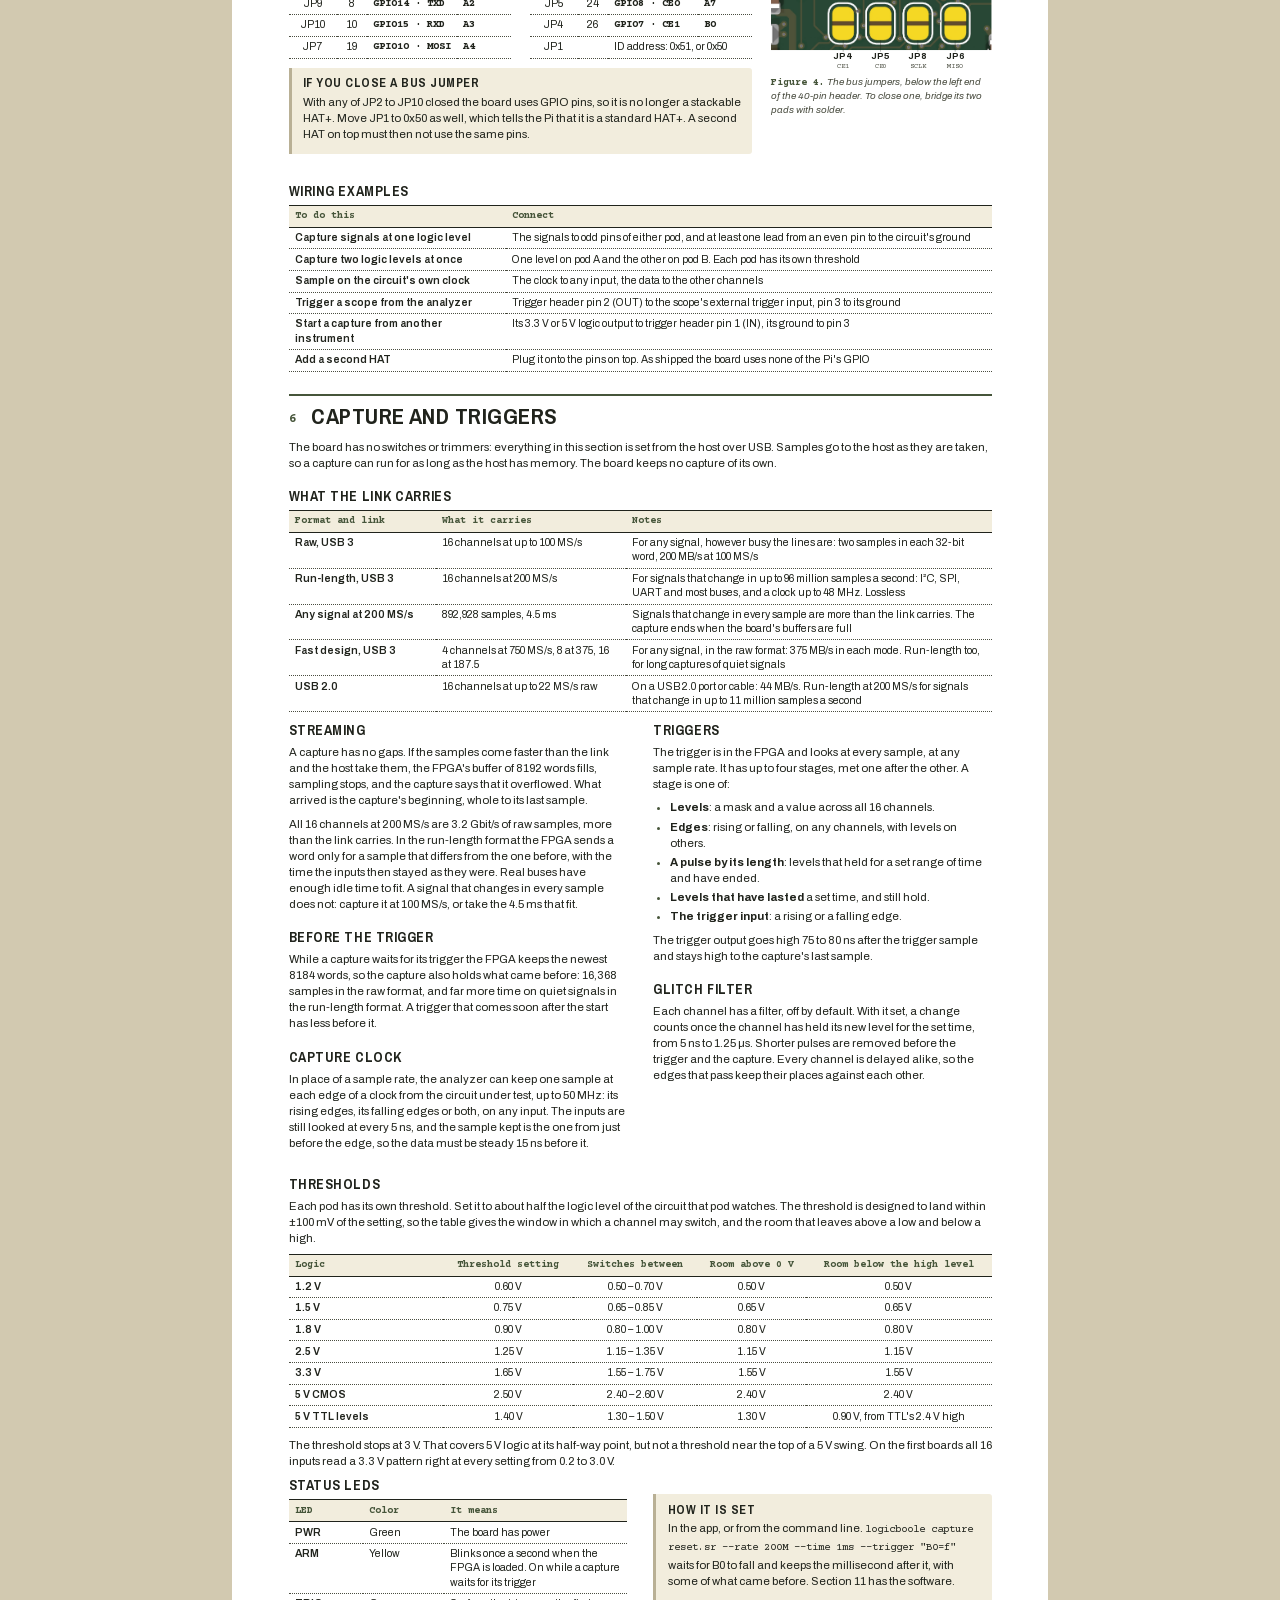
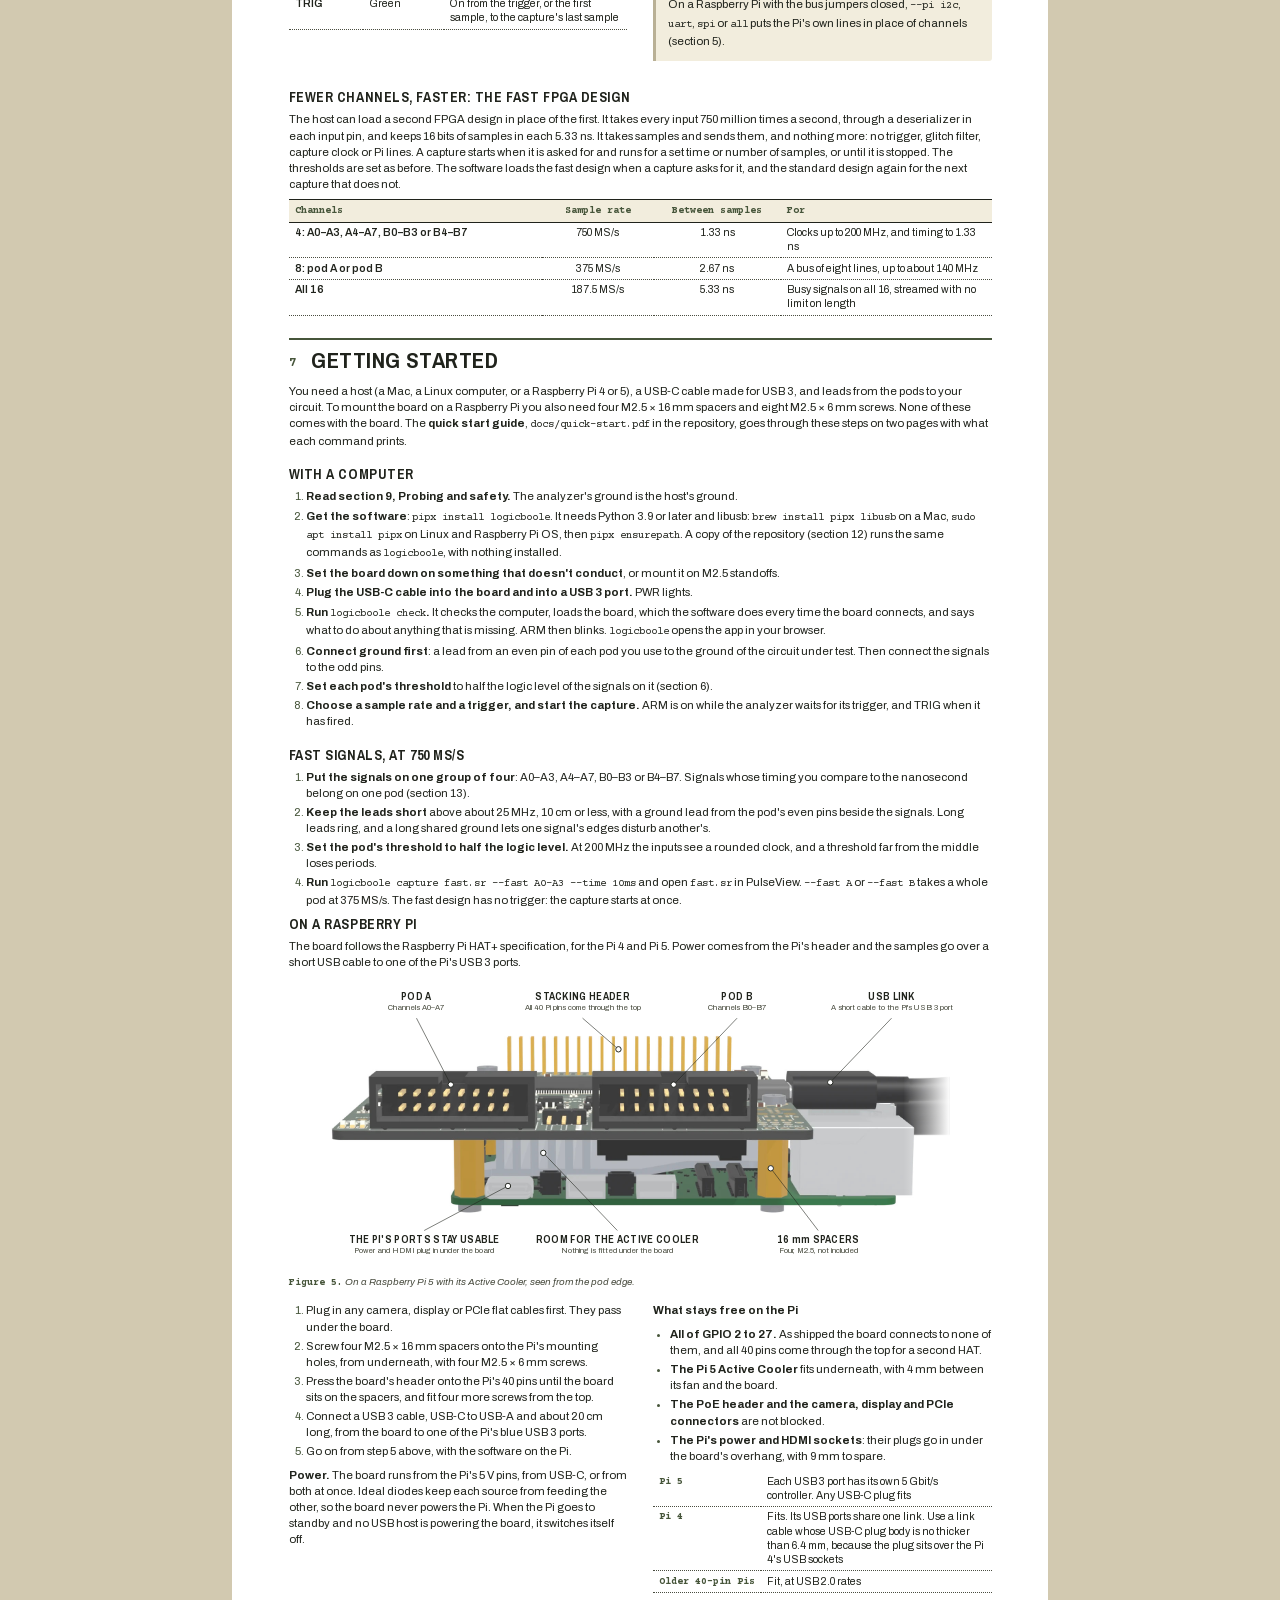
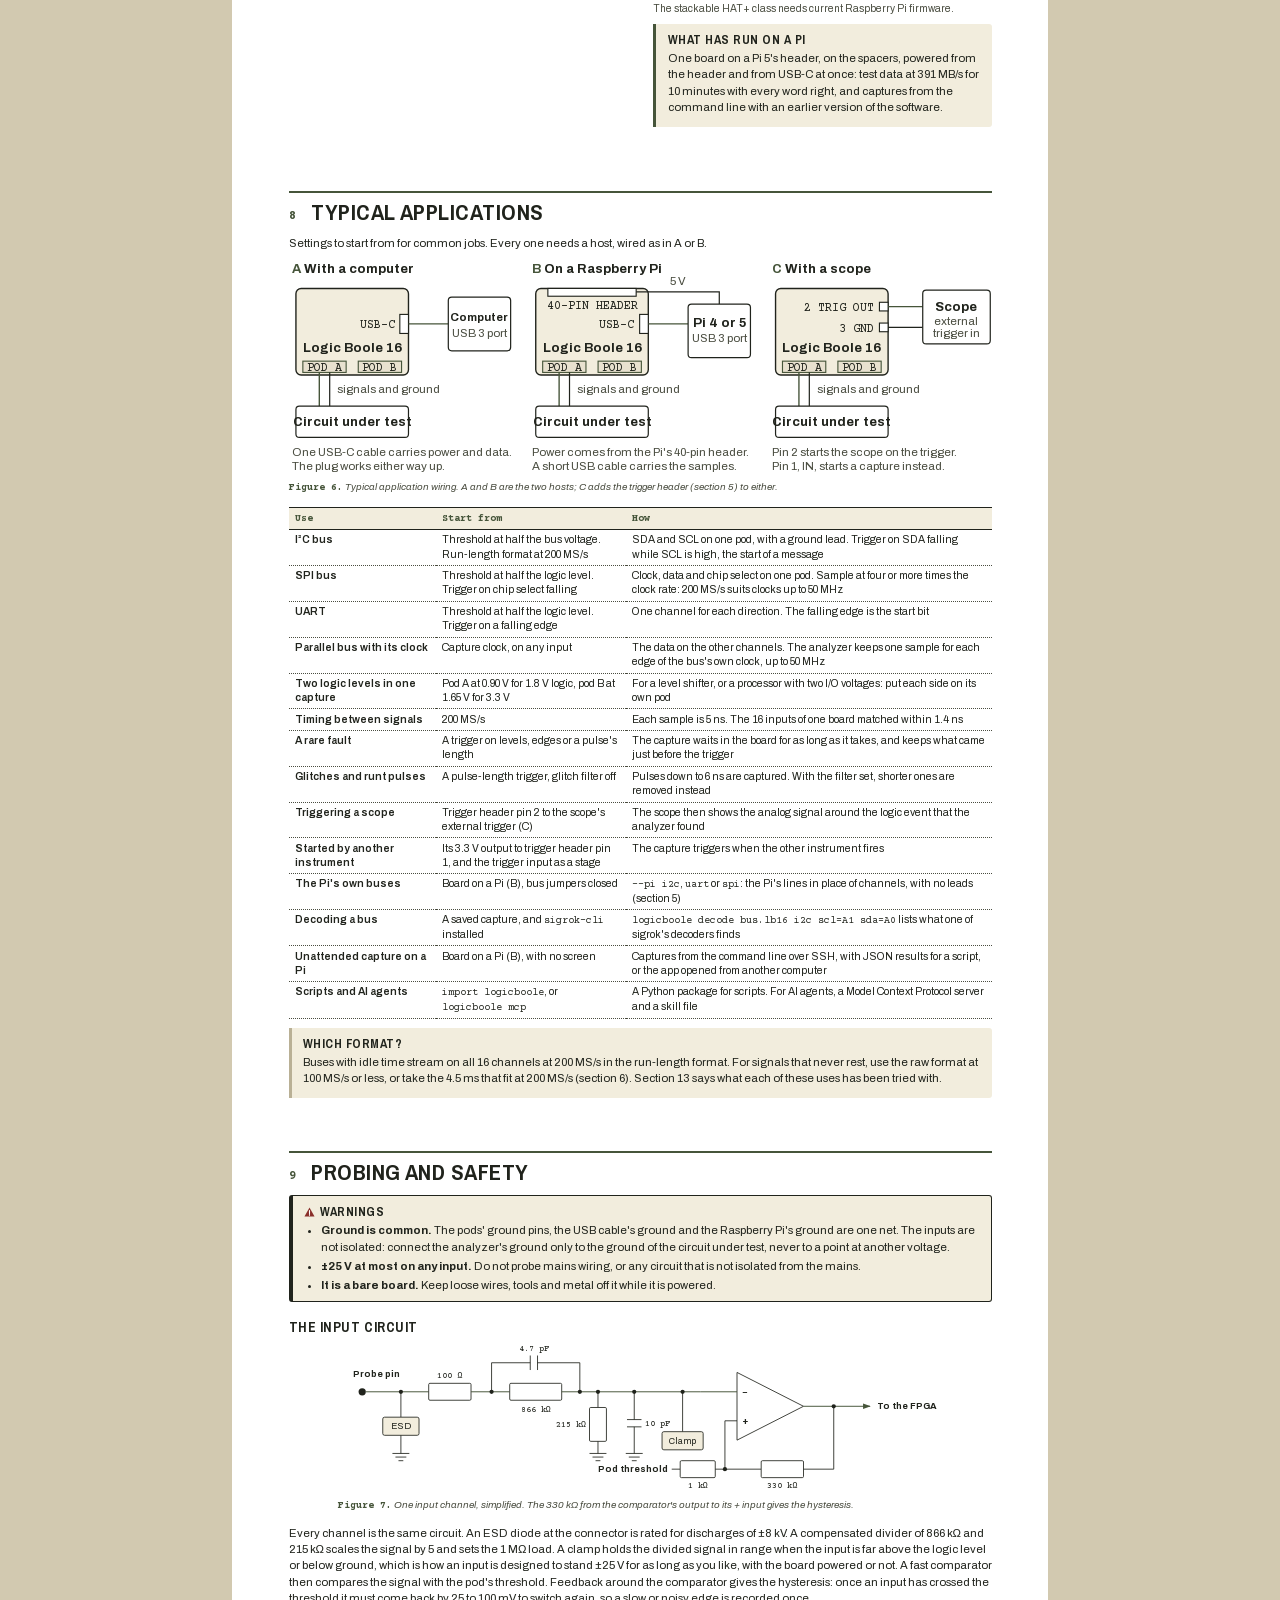
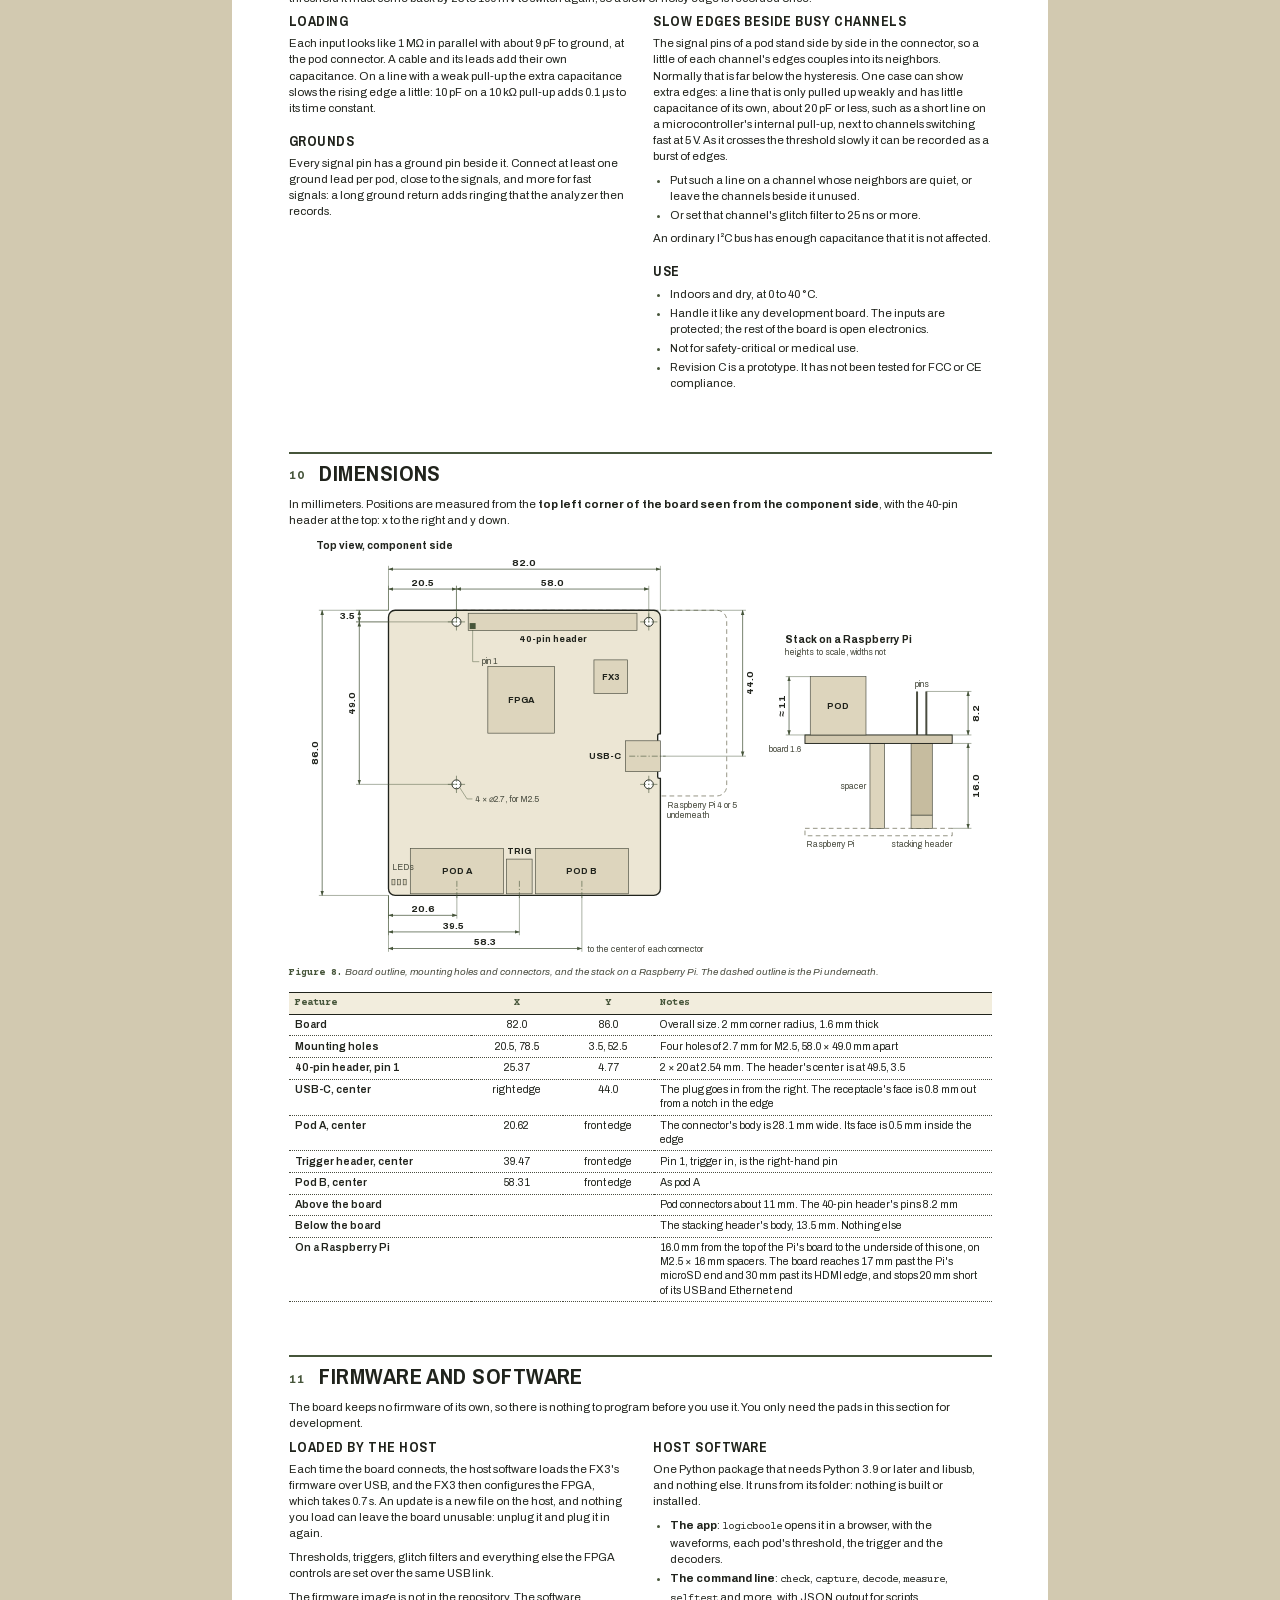
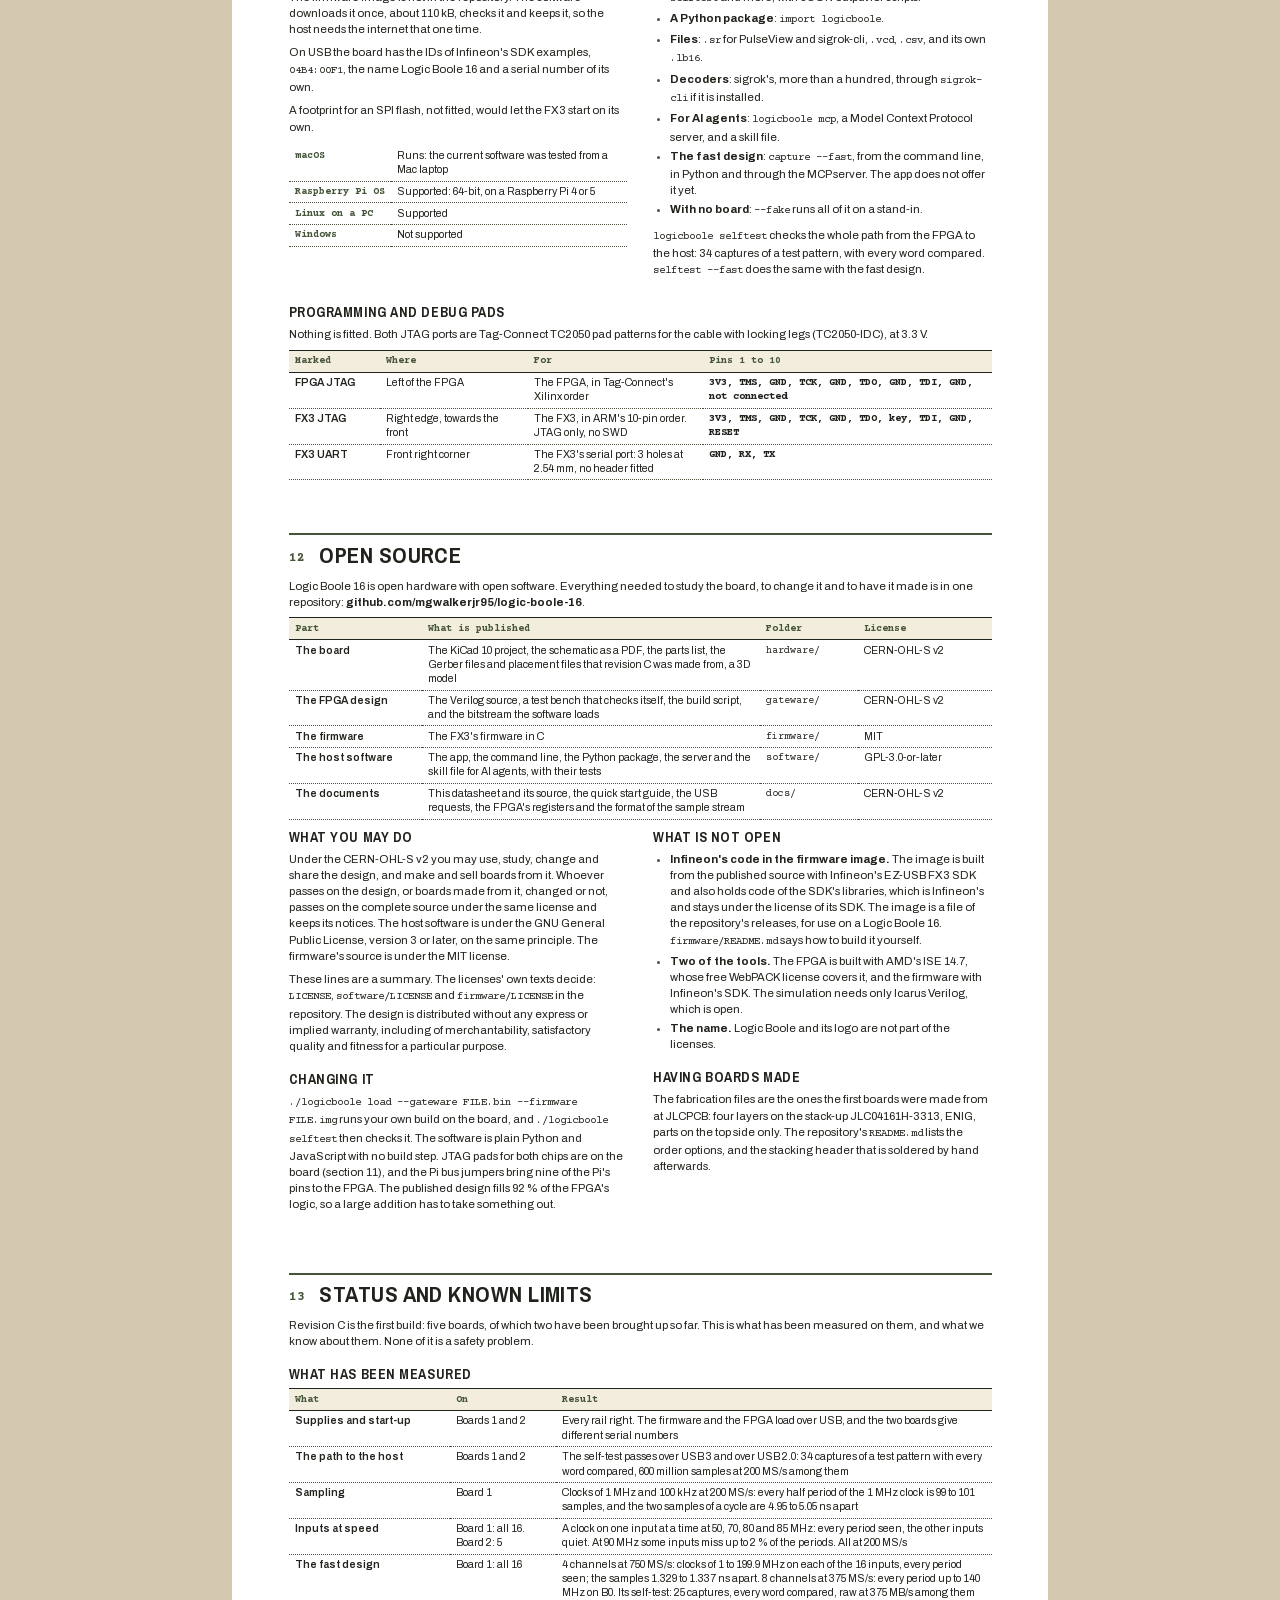
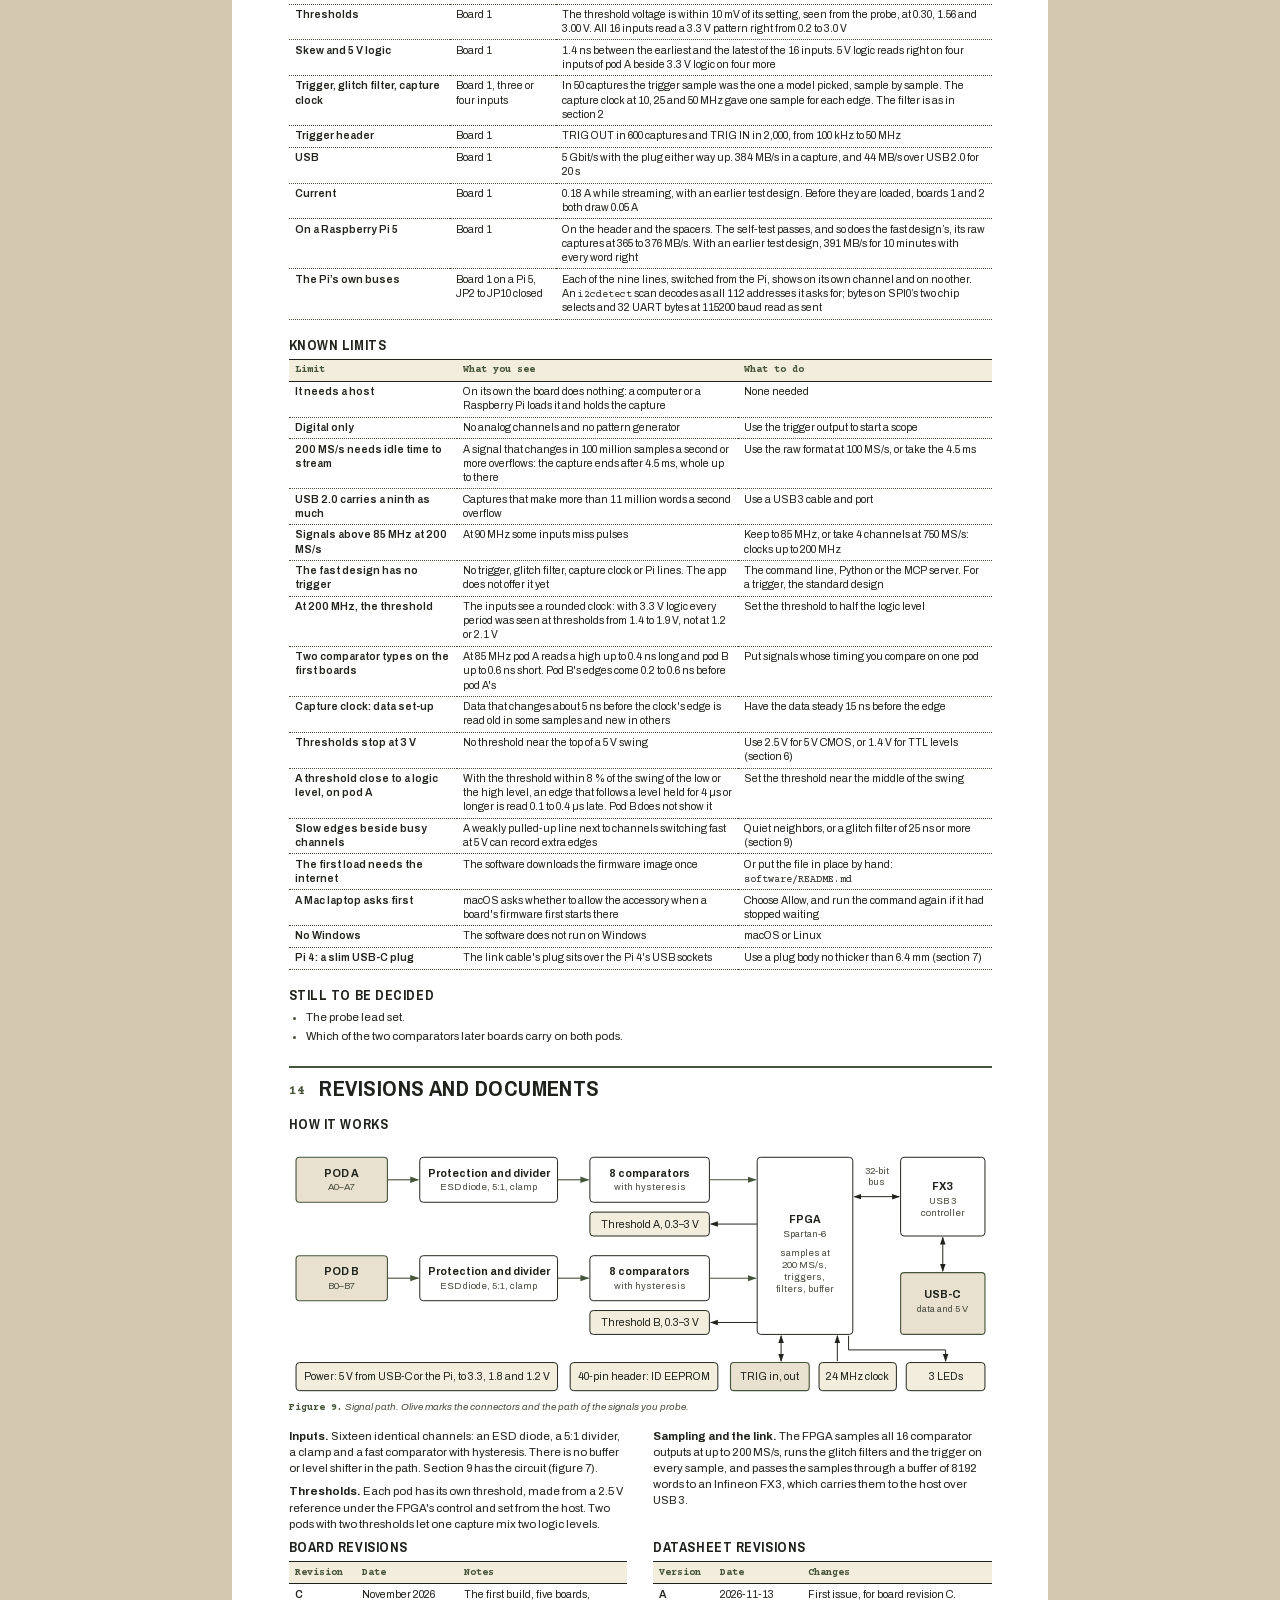
==== commit 3855b536: "The Pi's own buses, measured on board 1 on a Raspberry Pi 5; datasheet revision E With JP2 to JP10 c" ====
--- a/docs/datasheet.html
+++ b/docs/datasheet.html
@@ -11,7 +11,7 @@
 <html lang="en">
 <head>
 <meta charset="utf-8">
-<title>Logic Boole 16 (board revision C) preliminary datasheet, rev D</title>
+<title>Logic Boole 16 (board revision C) preliminary datasheet, rev E</title>
 <meta name="author" content="Michael Walker">
 <link rel="stylesheet" href="datasheet/fonts/fonts.css">
 <style>
@@ -30,7 +30,7 @@
   margin: 18mm 15mm 16mm 15mm;
   background: #ffffff;
   @top-left { content: "LOGIC BOOLE 16  ·  preliminary datasheet"; font: 700 7.2pt "Courier Prime", "Courier New", monospace; color: #46553a; vertical-align: bottom; padding-bottom: 2.5mm; }
-  @top-right { content: "Rev D  ·  2026-11-19  ·  board revision C"; font: 400 7.2pt "Courier Prime", "Courier New", monospace; color: #4a4d40; vertical-align: bottom; padding-bottom: 2.5mm; }
+  @top-right { content: "Rev E  ·  2026-11-19  ·  board revision C"; font: 400 7.2pt "Courier Prime", "Courier New", monospace; color: #4a4d40; vertical-align: bottom; padding-bottom: 2.5mm; }
   @bottom-left { content: "© 2026 Michael Walker. Open hardware, CERN-OHL-S v2. Preliminary: subject to change."; font: 400 7pt "Archivo", Arial, sans-serif; color: #4a4d40; vertical-align: top; padding-top: 3mm; }
   @bottom-right { content: "Page " counter(page) " of " counter(pages); font: 700 7.2pt "Courier Prime", "Courier New", monospace; color: #46553a; vertical-align: top; padding-top: 3mm; }
 }
@@ -201,7 +201,7 @@
     </div>
     <p class="sub">Sixteen channels at 200&nbsp;MS/s, or four at 750&nbsp;MS/s, over USB&nbsp;3, through 1&nbsp;MΩ inputs for 1.2 to 5&nbsp;V logic. It runs from one USB-C cable on a computer, or mounted on a Raspberry Pi 4 or 5 as a HAT+. Open source: the board, the FPGA design, the firmware and the software.</p>
   </div>
-  <div class="rev"><span class="flag">PRELIMINARY</span><br>Datasheet <b>rev D</b><br>2026-11-19<br>Board <b>revision C</b></div>
+  <div class="rev"><span class="flag">PRELIMINARY</span><br>Datasheet <b>rev E</b><br>2026-11-19<br>Board <b>revision C</b></div>
 </header>
 
 <div class="stats">
@@ -787,7 +787,7 @@
   <div>
     <div class="tip" style="margin-top:4.5mm">
       <div class="h">How it is set</div>
-      <p>In the app, or from the command line. <code>./logicboole capture reset.sr --rate 200M --time 1ms --trigger "B0=f"</code> waits for B0 to fall and keeps the millisecond after it, with some of what came before. Section 11 has the software.</p>
+      <p>In the app, or from the command line. <code>logicboole capture reset.sr --rate 200M --time 1ms --trigger "B0=f"</code> waits for B0 to fall and keeps the millisecond after it, with some of what came before. Section 11 has the software.</p>
       <p>On a Raspberry Pi with the bus jumpers closed, <code>--pi i2c</code>, <code>uart</code>, <code>spi</code> or <code>all</code> puts the Pi's own lines in place of channels (section 5).</p>
     </div>
   </div>
@@ -813,10 +813,10 @@
 <h3>With a computer</h3>
 <ol>
   <li><b>Read section 9, Probing and safety.</b> The analyzer's ground is the host's ground.</li>
-  <li><b>Get the software</b>: download the repository (section 12) and open a terminal in its folder. It needs Python 3.9 or later and libusb. Nothing in it is built or installed.</li>
+  <li><b>Get the software</b>: <code>pipx install logicboole</code>. It needs Python 3.9 or later and libusb: <code>brew install pipx libusb</code> on a Mac, <code>sudo apt install pipx</code> on Linux and Raspberry Pi OS, then <code>pipx ensurepath</code>. A copy of the repository (section 12) runs the same commands as <code>logicboole</code>, with nothing installed.</li>
   <li><b>Set the board down on something that doesn't conduct</b>, or mount it on M2.5 standoffs.</li>
   <li><b>Plug the USB-C cable into the board and into a USB&nbsp;3 port.</b> PWR lights.</li>
-  <li><b>Run <code>./logicboole check</code>.</b> It checks the computer, loads the board, which the software does every time the board connects, and says what to do about anything that is missing. ARM then blinks. <code>./logicboole</code> opens the app in your browser.</li>
+  <li><b>Run <code>logicboole check</code>.</b> It checks the computer, loads the board, which the software does every time the board connects, and says what to do about anything that is missing. ARM then blinks. <code>logicboole</code> opens the app in your browser.</li>
   <li><b>Connect ground first</b>: a lead from an even pin of each pod you use to the ground of the circuit under test. Then connect the signals to the odd pins.</li>
   <li><b>Set each pod's threshold</b> to half the logic level of the signals on it (section 6).</li>
   <li><b>Choose a sample rate and a trigger, and start the capture.</b> ARM is on while the analyzer waits for its trigger, and TRIG when it has fired.</li>
@@ -827,7 +827,7 @@
   <li><b>Put the signals on one group of four</b>: A0–A3, A4–A7, B0–B3 or B4–B7. Signals whose timing you compare to the nanosecond belong on one pod (section 13).</li>
   <li><b>Keep the leads short</b> above about 25&nbsp;MHz, 10&nbsp;cm or less, with a ground lead from the pod's even pins beside the signals. Long leads ring, and a long shared ground lets one signal's edges disturb another's.</li>
   <li><b>Set the pod's threshold to half the logic level.</b> At 200&nbsp;MHz the inputs see a rounded clock, and a threshold far from the middle loses periods.</li>
-  <li><b>Run <code>./logicboole capture fast.sr --fast A0-A3 --time 10ms</code></b> and open <code>fast.sr</code> in PulseView. <code>--fast A</code> or <code>--fast B</code> takes a whole pod at 375&nbsp;MS/s. The fast design has no trigger: the capture starts at once.</li>
+  <li><b>Run <code>logicboole capture fast.sr --fast A0-A3 --time 10ms</code></b> and open <code>fast.sr</code> in PulseView. <code>--fast A</code> or <code>--fast B</code> takes a whole pod at 375&nbsp;MS/s. The fast design has no trigger: the capture starts at once.</li>
 </ol>
 
 <h3 style="break-before:page;margin-top:0">On a Raspberry Pi</h3>
@@ -994,9 +994,9 @@
     <tr><td class="p">Triggering a scope</td><td>Trigger header pin 2 to the scope's external trigger (C)</td><td>The scope then shows the analog signal around the logic event that the analyzer found</td></tr>
     <tr><td class="p">Started by another instrument</td><td>Its 3.3 V output to trigger header pin 1, and the trigger input as a stage</td><td>The capture triggers when the other instrument fires</td></tr>
     <tr><td class="p">The Pi's own buses</td><td>Board on a Pi (B), bus jumpers closed</td><td><code>--pi i2c</code>, <code>uart</code> or <code>spi</code>: the Pi's lines in place of channels, with no leads (section 5)</td></tr>
-    <tr><td class="p">Decoding a bus</td><td>A saved capture, and <code>sigrok-cli</code> installed</td><td><code>./logicboole decode bus.lb16 i2c scl=A1 sda=A0</code> lists what one of sigrok's decoders finds</td></tr>
+    <tr><td class="p">Decoding a bus</td><td>A saved capture, and <code>sigrok-cli</code> installed</td><td><code>logicboole decode bus.lb16 i2c scl=A1 sda=A0</code> lists what one of sigrok's decoders finds</td></tr>
     <tr><td class="p">Unattended capture on a Pi</td><td>Board on a Pi (B), with no screen</td><td>Captures from the command line over SSH, with JSON results for a script, or the app opened from another computer</td></tr>
-    <tr><td class="p">Scripts and AI agents</td><td><code>import logicboole</code>, or <code>./logicboole mcp</code></td><td>A Python package for scripts. For AI agents, a Model Context Protocol server and a skill file</td></tr>
+    <tr><td class="p">Scripts and AI agents</td><td><code>import logicboole</code>, or <code>logicboole mcp</code></td><td>A Python package for scripts. For AI agents, a Model Context Protocol server and a skill file</td></tr>
   </tbody>
 </table>
 <div class="tip">
@@ -1252,16 +1252,16 @@
     <h3>Host software</h3>
     <p>One Python package that needs Python 3.9 or later and libusb, and nothing else. It runs from its folder: nothing is built or installed.</p>
     <ul>
-      <li><b>The app</b>: <code>./logicboole</code> opens it in a browser, with the waveforms, each pod's threshold, the trigger and the decoders.</li>
+      <li><b>The app</b>: <code>logicboole</code> opens it in a browser, with the waveforms, each pod's threshold, the trigger and the decoders.</li>
       <li><b>The command line</b>: <code>check</code>, <code>capture</code>, <code>decode</code>, <code>measure</code>, <code>selftest</code> and more, with JSON output for scripts.</li>
       <li><b>A Python package</b>: <code>import logicboole</code>.</li>
       <li><b>Files</b>: <code>.sr</code> for PulseView and sigrok-cli, <code>.vcd</code>, <code>.csv</code>, and its own <code>.lb16</code>.</li>
       <li><b>Decoders</b>: sigrok's, more than a hundred, through <code>sigrok-cli</code> if it is installed.</li>
-      <li><b>For AI agents</b>: <code>./logicboole mcp</code>, a Model Context Protocol server, and a skill file.</li>
+      <li><b>For AI agents</b>: <code>logicboole mcp</code>, a Model Context Protocol server, and a skill file.</li>
       <li><b>The fast design</b>: <code>capture --fast</code>, from the command line, in Python and through the MCP server. The app does not offer it yet.</li>
       <li><b>With no board</b>: <code>--fake</code> runs all of it on a stand-in.</li>
     </ul>
-    <p><code>./logicboole selftest</code> checks the whole path from the FPGA to the host: 34 captures of a test pattern, with every word compared. <code>selftest --fast</code> does the same with the fast design.</p>
+    <p><code>logicboole selftest</code> checks the whole path from the FPGA to the host: 34 captures of a test pattern, with every word compared. <code>selftest --fast</code> does the same with the fast design.</p>
   </div>
 </div>
 <h3>Programming and debug pads</h3>
@@ -1331,7 +1331,8 @@
     <tr><td class="p">Trigger header</td><td>Board 1</td><td>TRIG OUT in 600 captures and TRIG IN in 2,000, from 100 kHz to 50 MHz</td></tr>
     <tr><td class="p">USB</td><td>Board 1</td><td>5 Gbit/s with the plug either way up. 384 MB/s in a capture, and 44 MB/s over USB 2.0 for 20 s</td></tr>
     <tr><td class="p">Current</td><td>Board 1</td><td>0.18 A while streaming, with an earlier test design. Before they are loaded, boards 1 and 2 both draw 0.05 A</td></tr>
-    <tr><td class="p">On a Raspberry Pi 5</td><td>Board 1</td><td>On the header and the spacers, powered from the header and from USB-C: 391 MB/s for 10 minutes with every word right, with an earlier test design</td></tr>
+    <tr><td class="p">On a Raspberry Pi 5</td><td>Board 1</td><td>On the header and the spacers. The self-test passes, and so does the fast design&rsquo;s, its raw captures at 365 to 376 MB/s. With an earlier test design, 391 MB/s for 10 minutes with every word right</td></tr>
+        <tr><td class="p">The Pi&rsquo;s own buses</td><td>Board 1 on a Pi 5, JP2 to JP10 closed</td><td>Each of the nine lines, switched from the Pi, shows on its own channel and on no other. An <code>i2cdetect</code> scan decodes as all 112 addresses it asks for; bytes on SPI0&rsquo;s two chip selects and 32 UART bytes at 115200 baud read as sent</td></tr>
   </tbody>
 </table>
 <h3>Known limits</h3>
@@ -1445,6 +1446,7 @@
         <tr><td class="p">B</td><td>2026-11-17</td><td>Figures measured on the first boards in place of design figures. Capture, triggers, glitch filter and capture clock as built: revision A's burst buffer is not built and is gone; capture of the Pi's bus lines is in the FPGA design, in place of pod channels. The software, and the open-source release (section 12)</td></tr>
         <tr><td class="p">C</td><td>2026-11-18</td><td>Only the board is in the box: a USB cable, and spacers and screws for a Raspberry Pi, are the customer's to get (sections 1 and 7). A new look, in the typefaces and colors of the shop pages</td></tr>
         <tr><td class="p">D</td><td>2026-11-19</td><td>The fast FPGA design: 4 channels at 750 MS/s, 8 at 375 MS/s and 16 at 187.5 MS/s, measured on board 1 (sections 1, 2, 6, 11 and 13)</td></tr>
+        <tr><td class="p">E</td><td>2026-11-19</td><td>Measured on a Pi 5; installs with pipx (sections 7 and 13)</td></tr>
       </tbody>
     </table>
   </div>
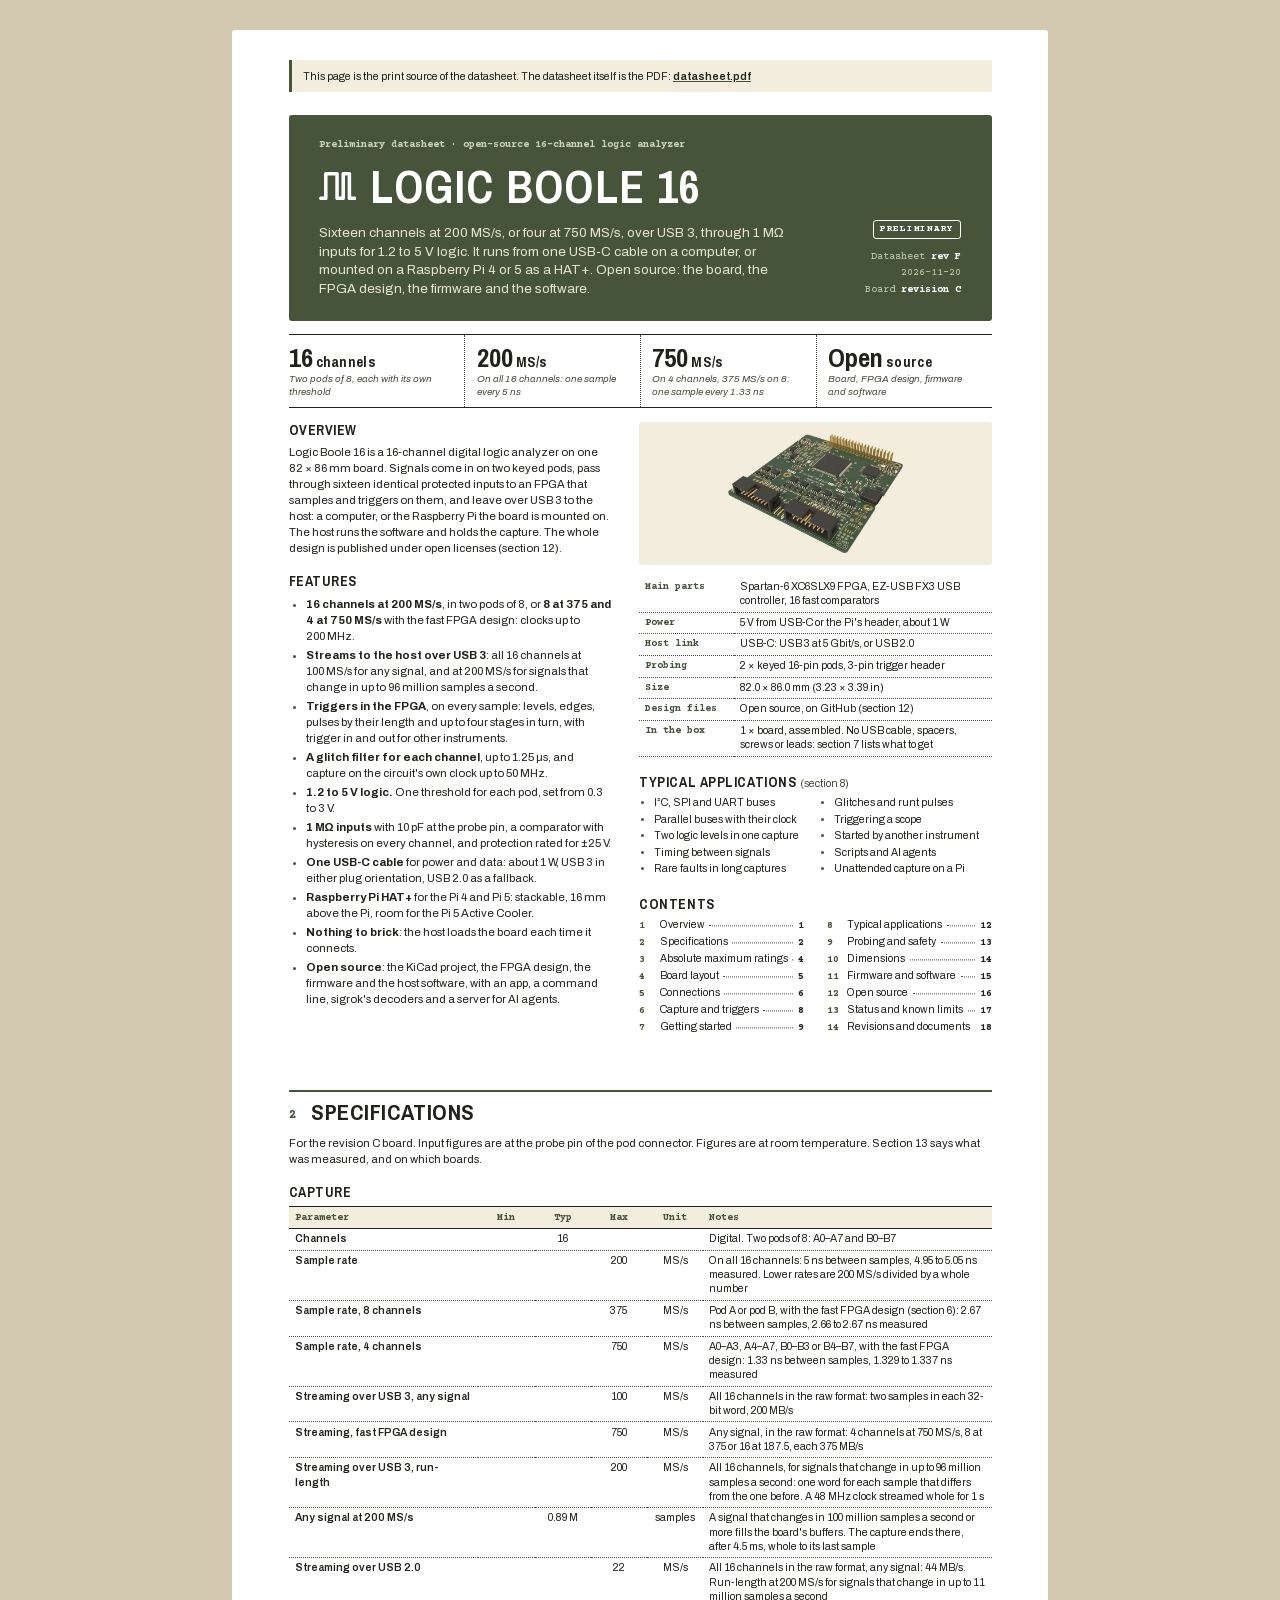
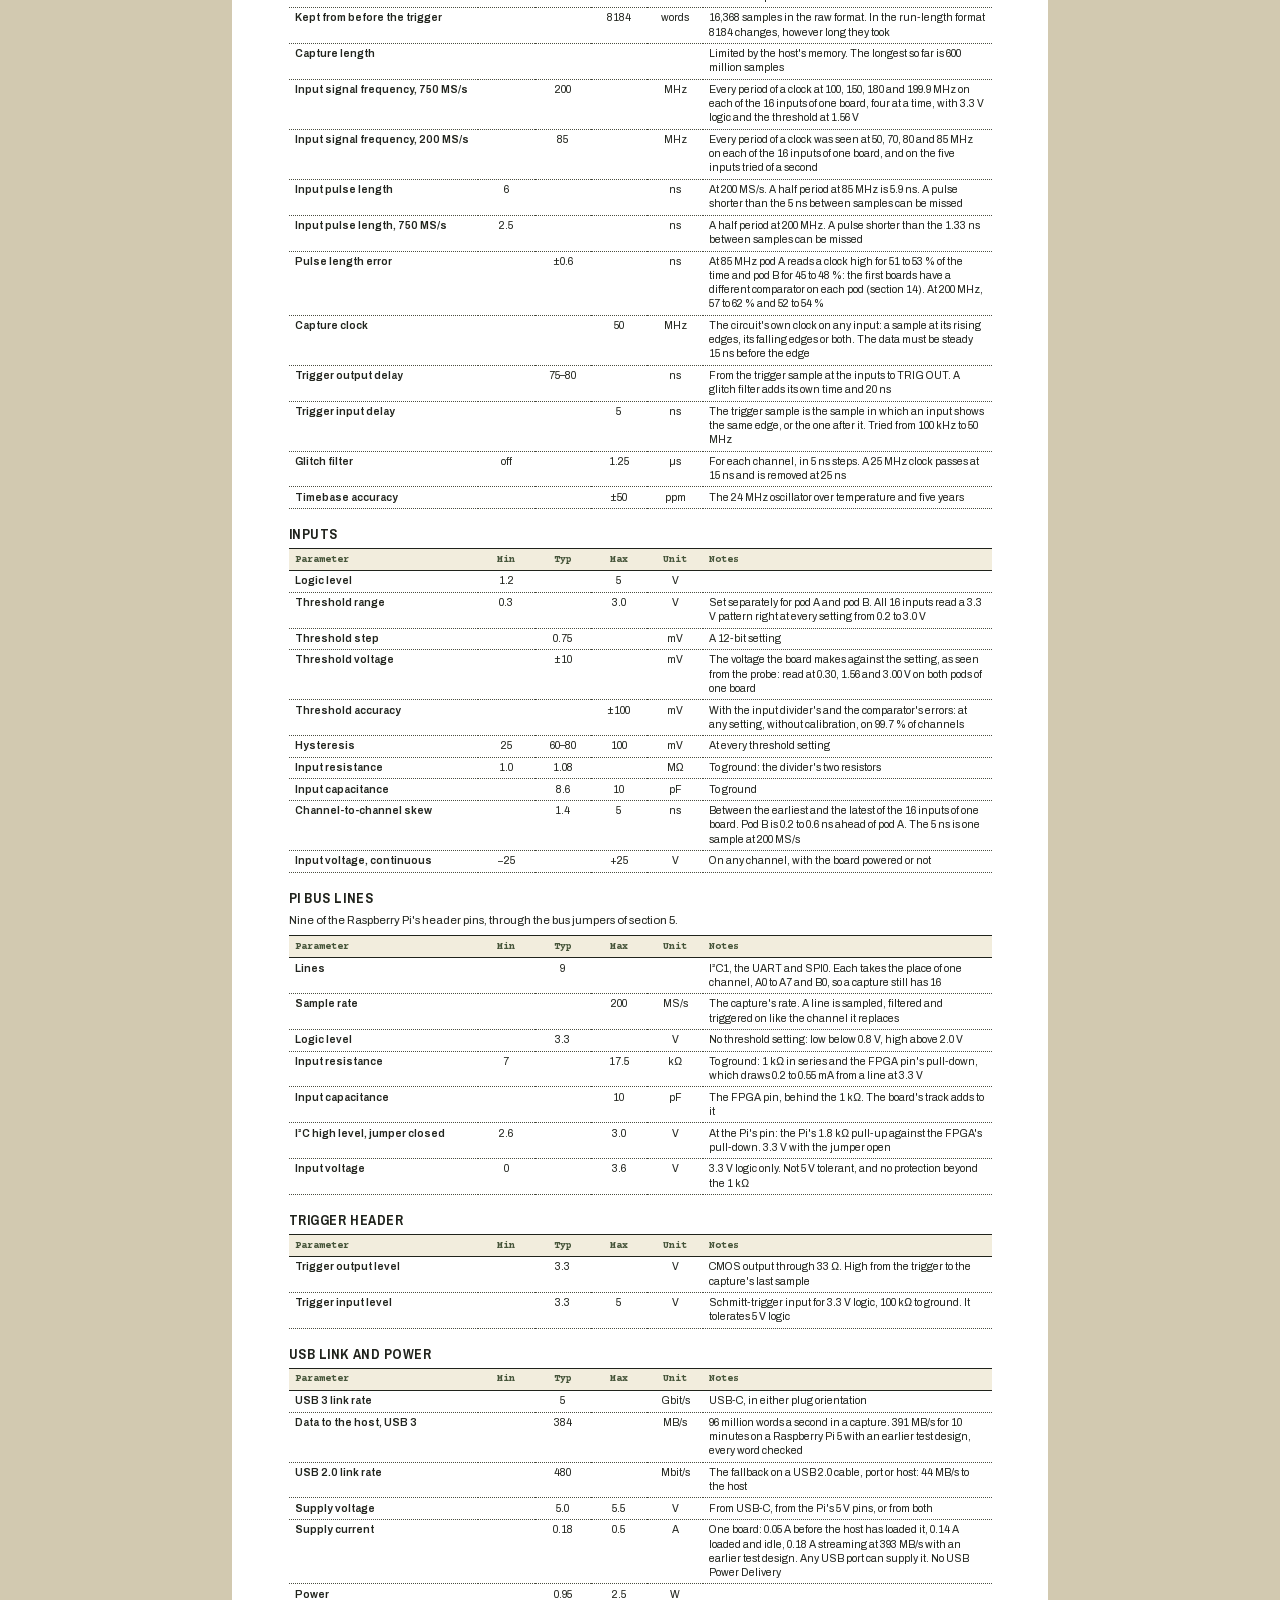
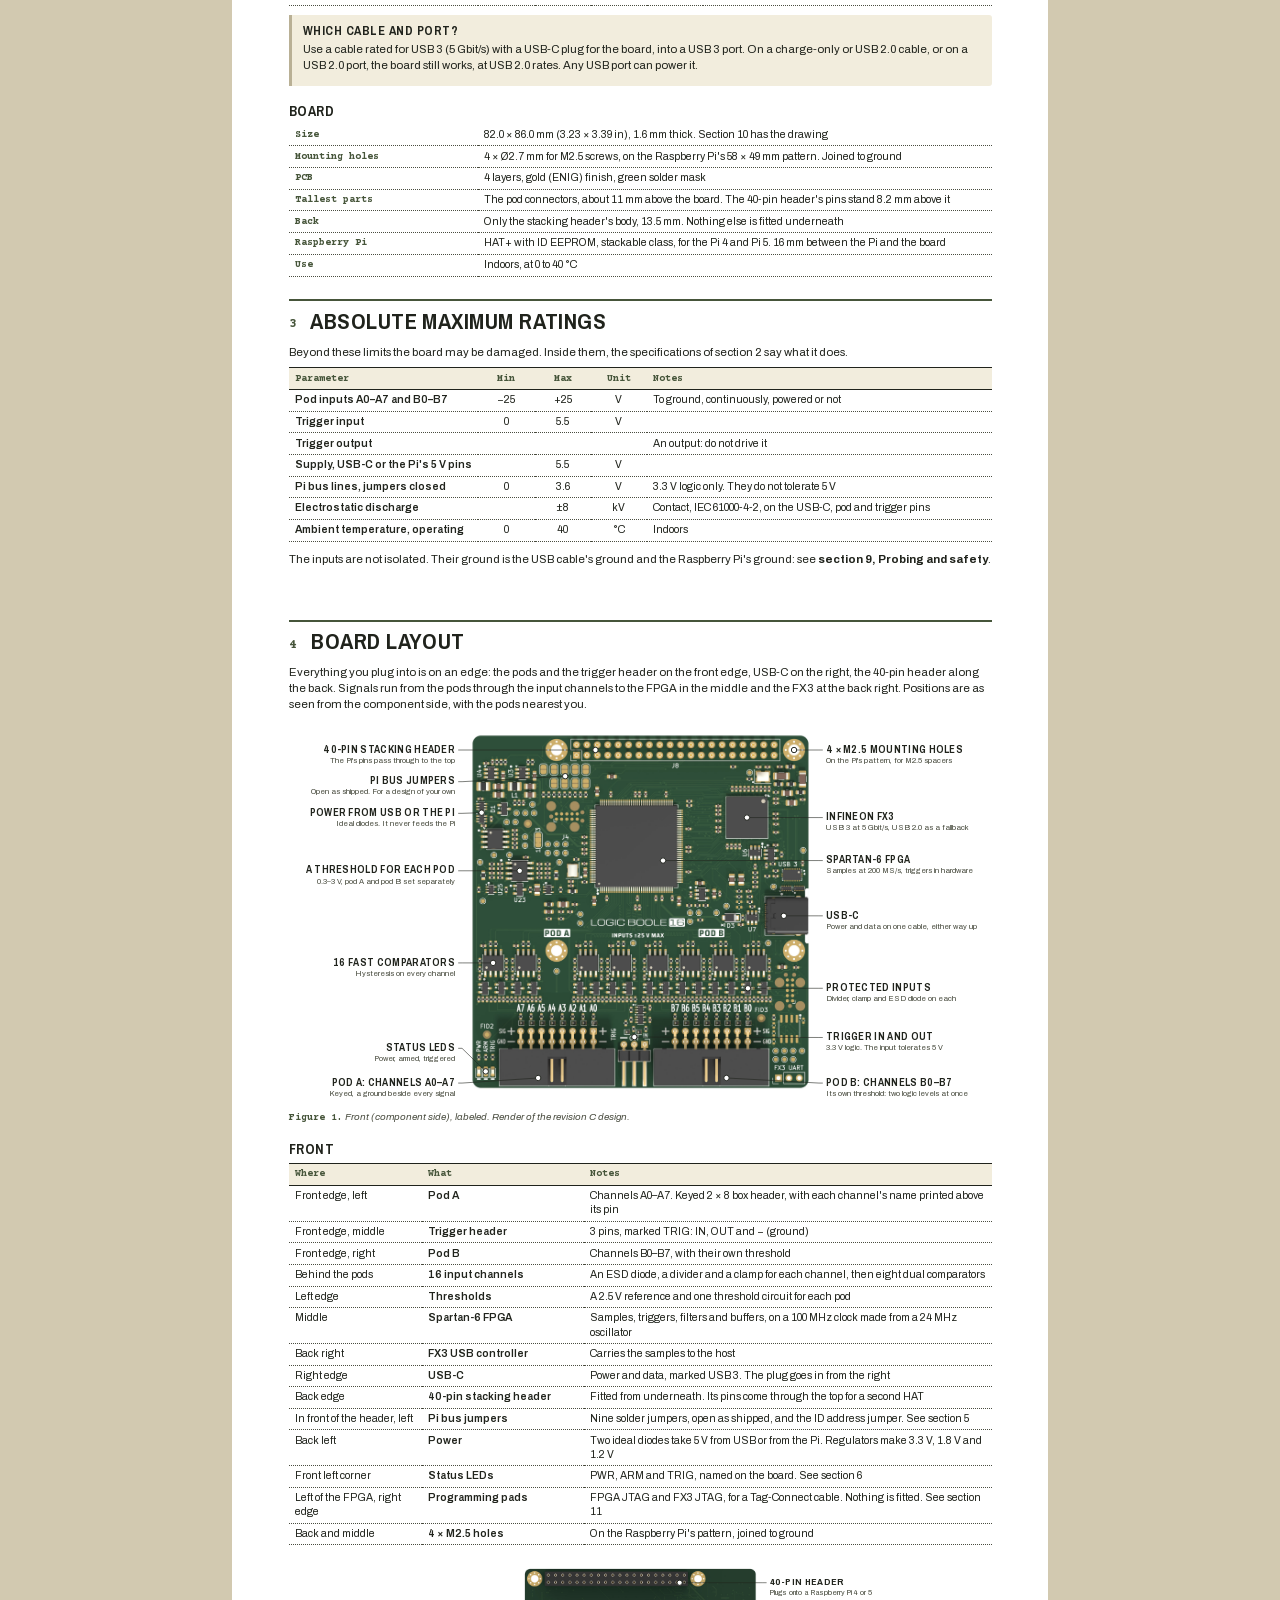
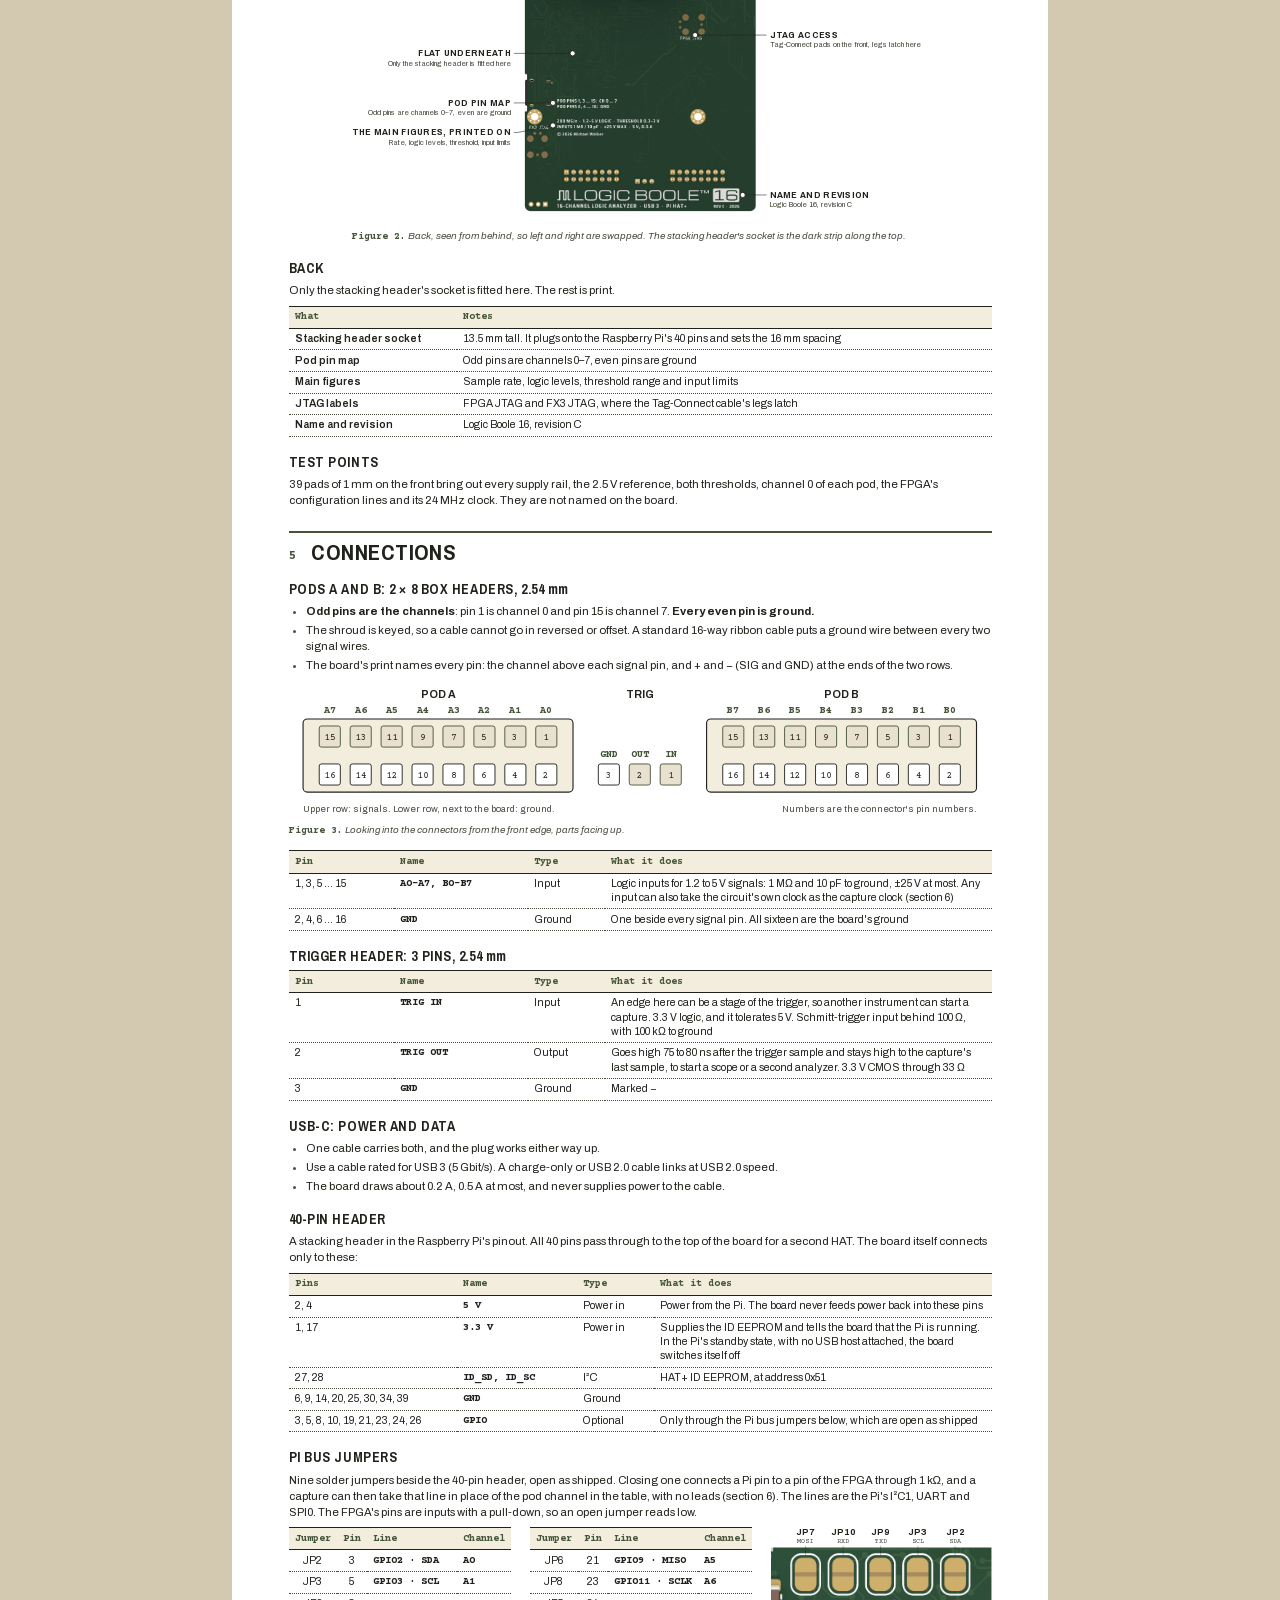
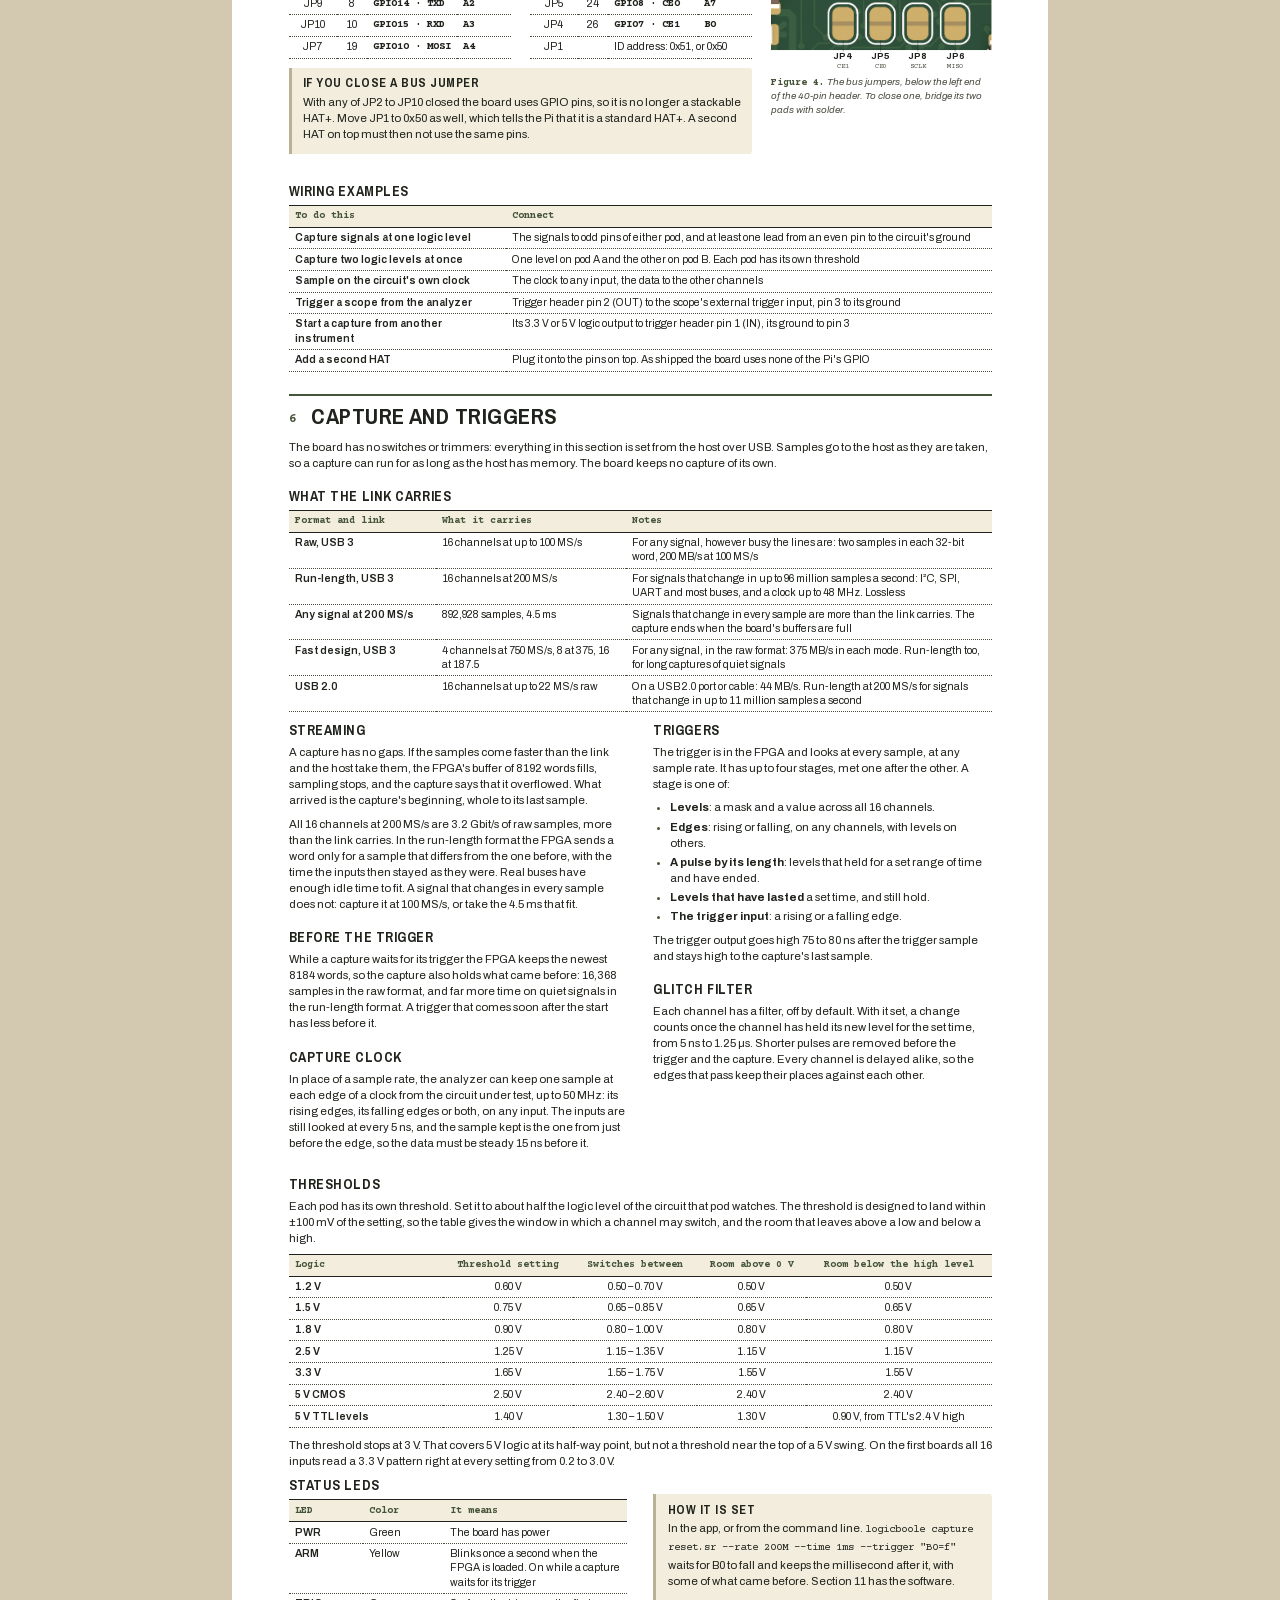
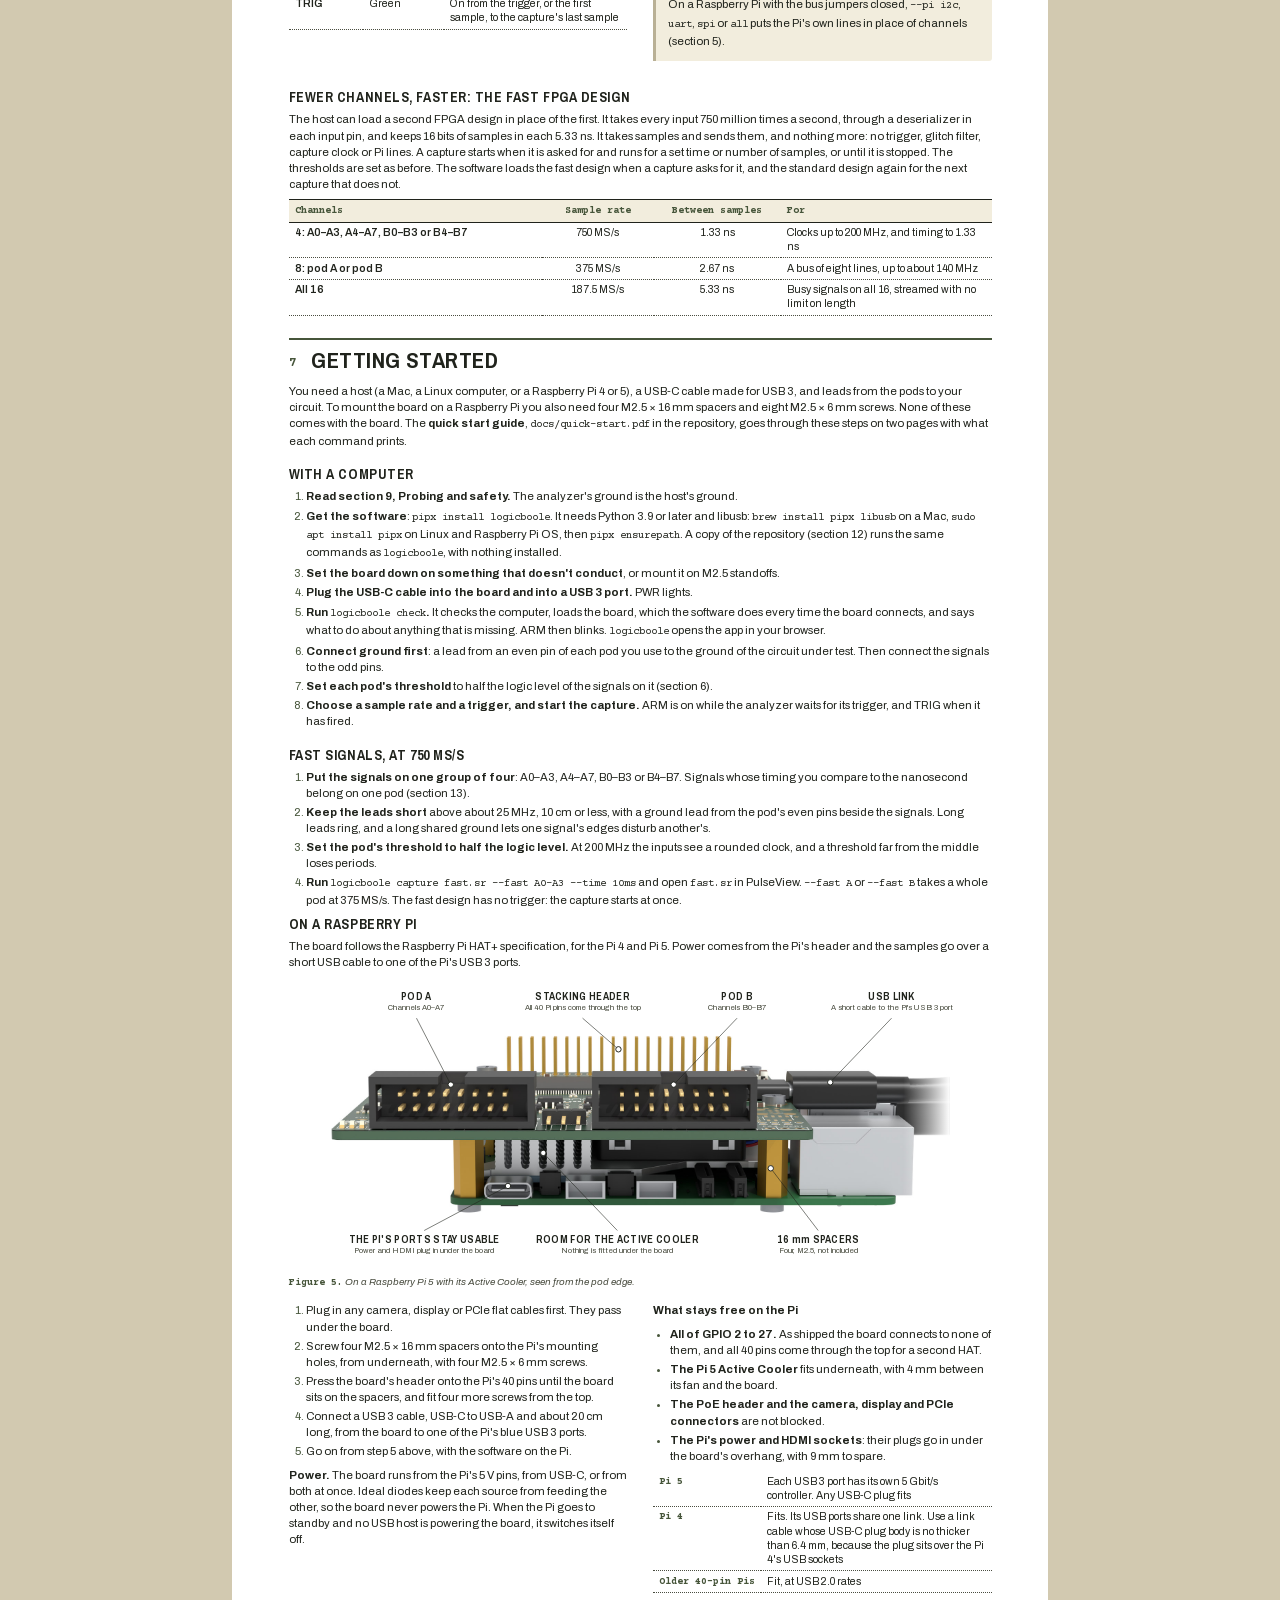
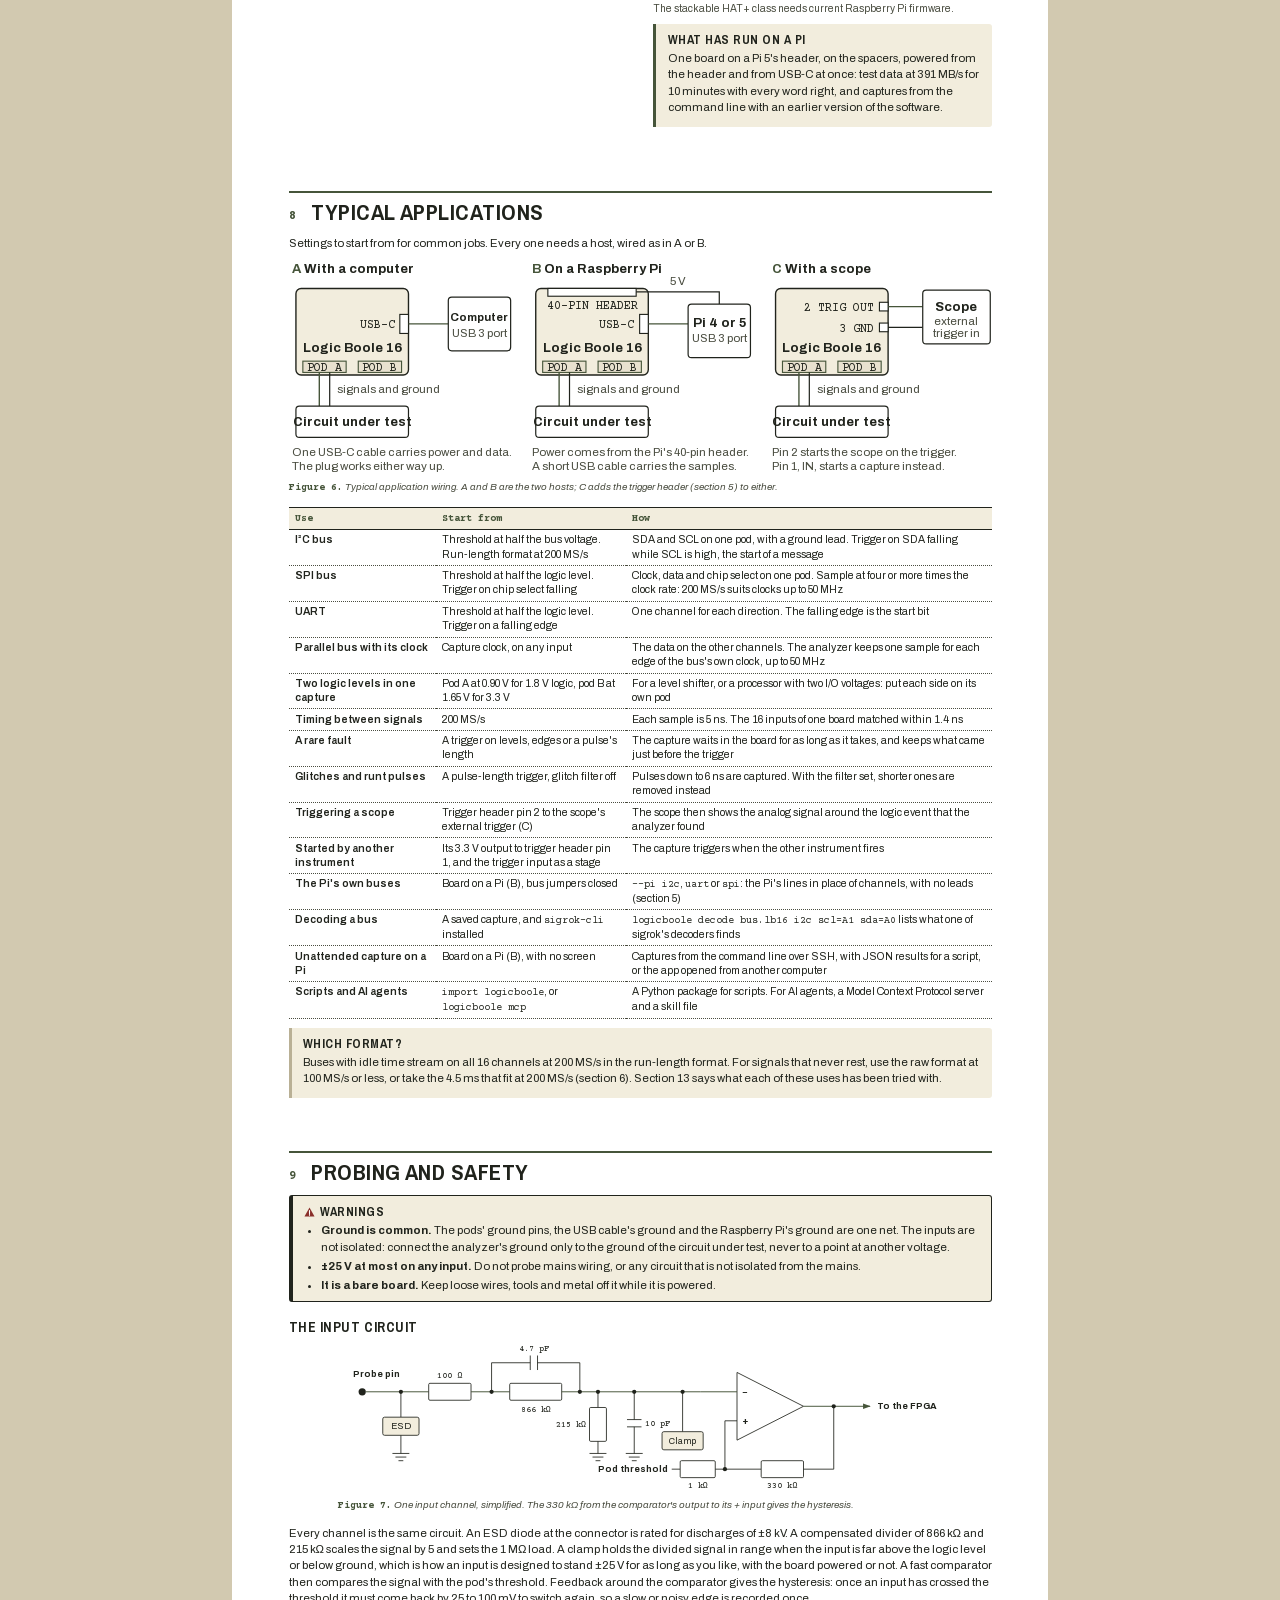
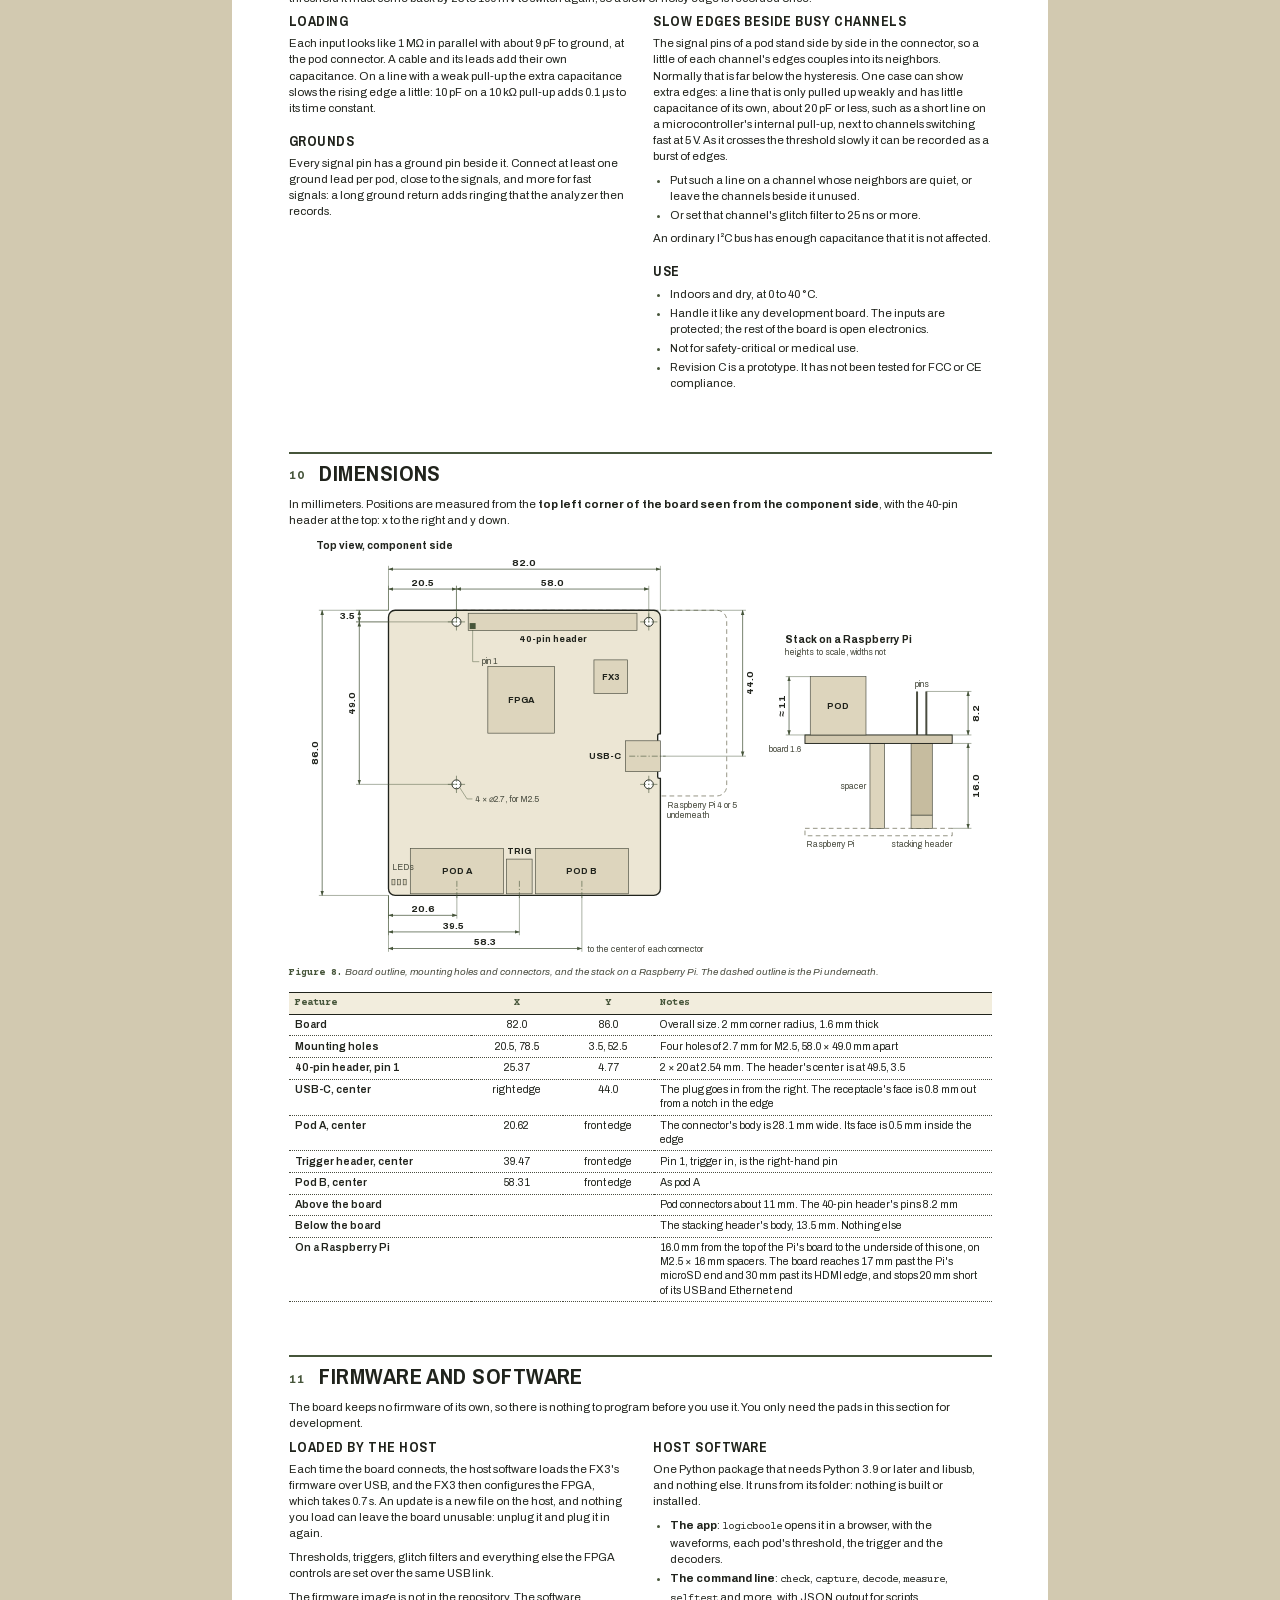
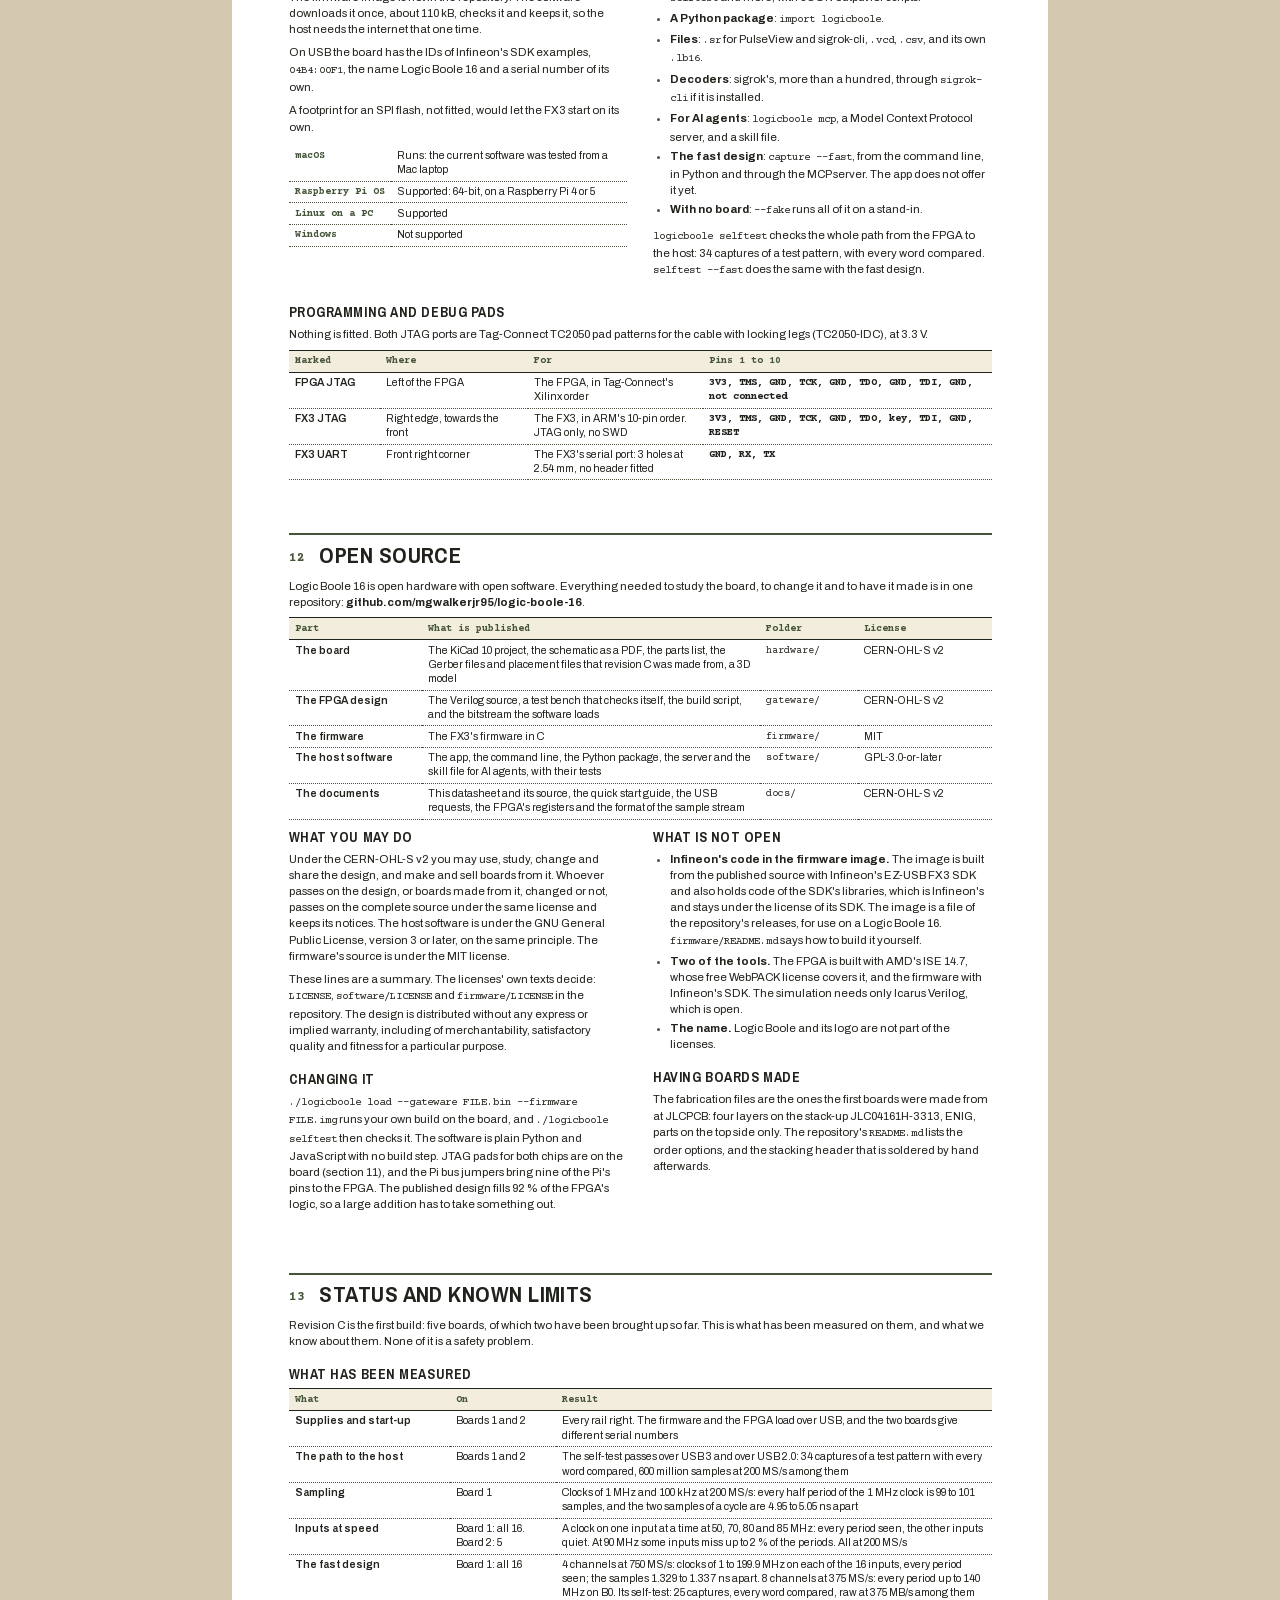
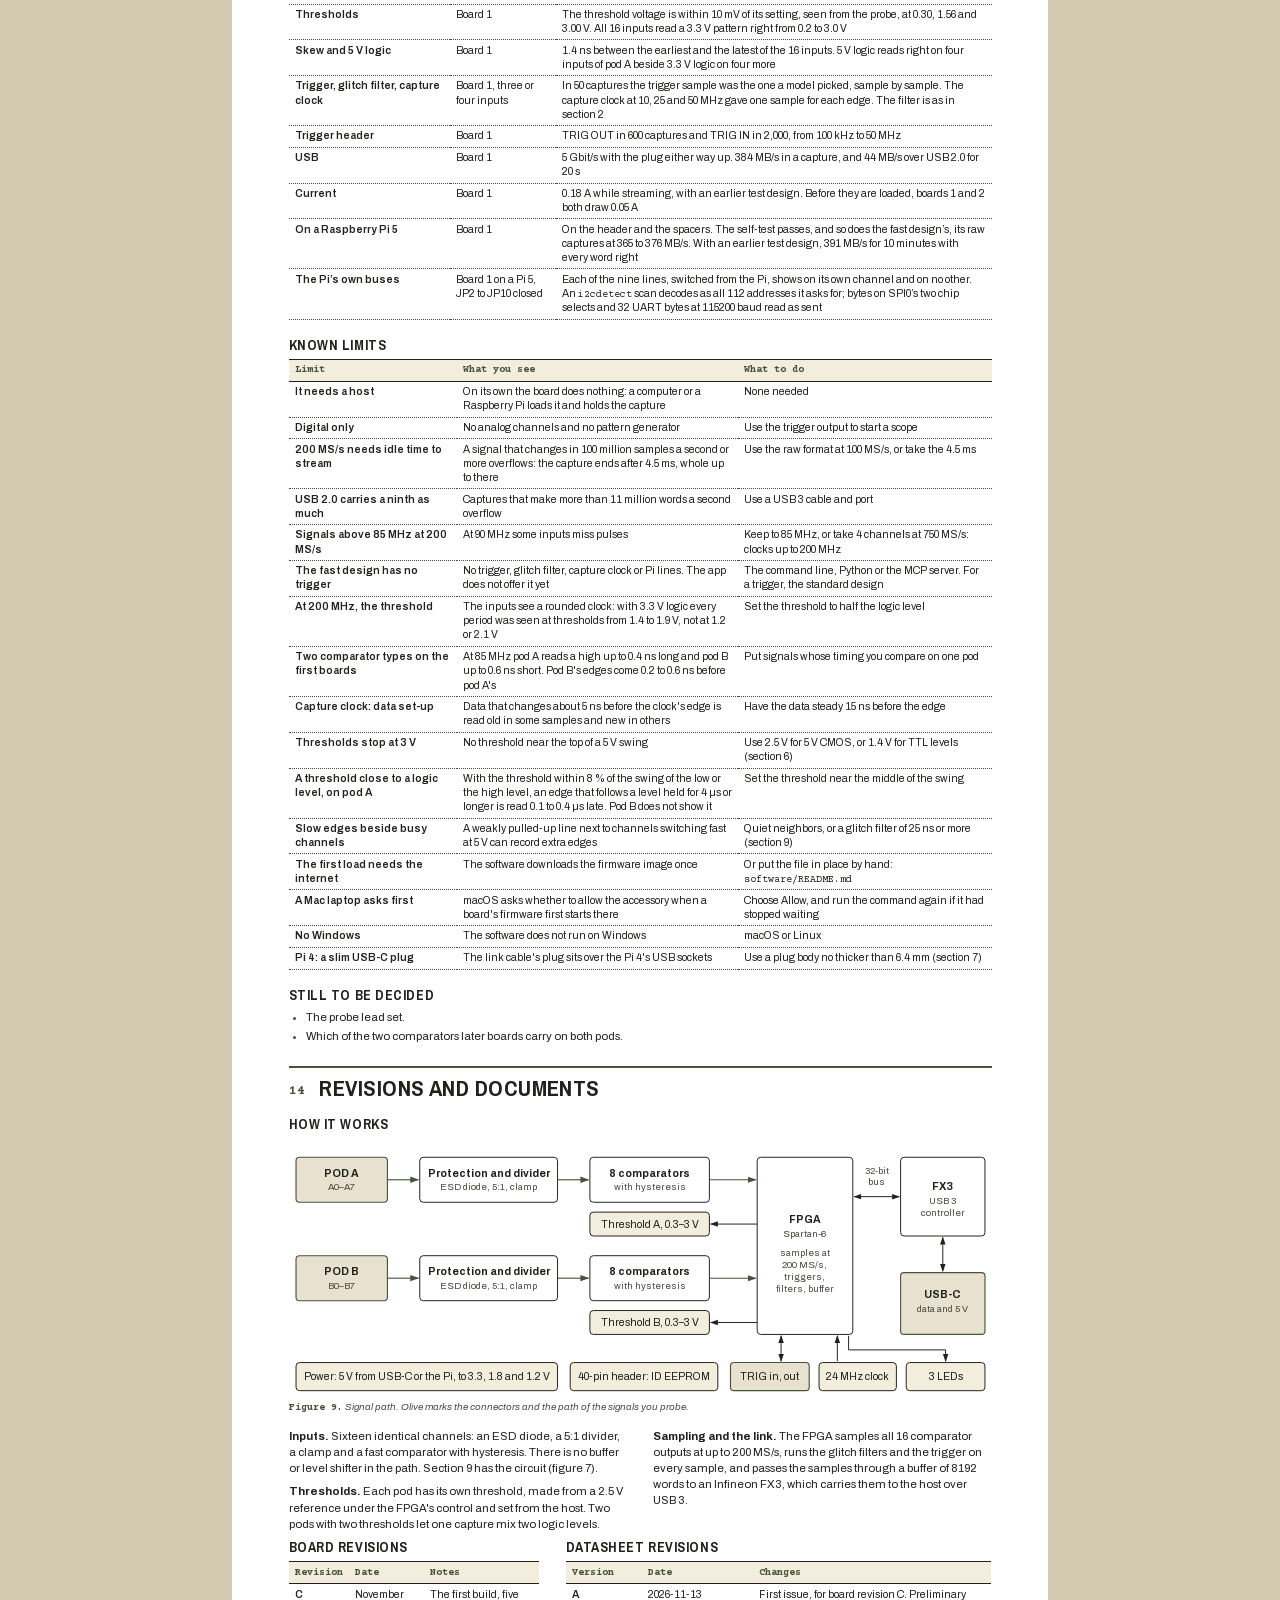
==== commit 2ae478ea: "New renders of the board; datasheet revision F, quick start revision E Every picture of the board is" ====
--- a/docs/datasheet.html
+++ b/docs/datasheet.html
@@ -11,7 +11,7 @@
 <html lang="en">
 <head>
 <meta charset="utf-8">
-<title>Logic Boole 16 (board revision C) preliminary datasheet, rev E</title>
+<title>Logic Boole 16 (board revision C) preliminary datasheet, rev F</title>
 <meta name="author" content="Michael Walker">
 <link rel="stylesheet" href="datasheet/fonts/fonts.css">
 <style>
@@ -30,7 +30,7 @@
   margin: 18mm 15mm 16mm 15mm;
   background: #ffffff;
   @top-left { content: "LOGIC BOOLE 16  ·  preliminary datasheet"; font: 700 7.2pt "Courier Prime", "Courier New", monospace; color: #46553a; vertical-align: bottom; padding-bottom: 2.5mm; }
-  @top-right { content: "Rev E  ·  2026-11-19  ·  board revision C"; font: 400 7.2pt "Courier Prime", "Courier New", monospace; color: #4a4d40; vertical-align: bottom; padding-bottom: 2.5mm; }
+  @top-right { content: "Rev F  ·  2026-11-20  ·  board revision C"; font: 400 7.2pt "Courier Prime", "Courier New", monospace; color: #4a4d40; vertical-align: bottom; padding-bottom: 2.5mm; }
   @bottom-left { content: "© 2026 Michael Walker. Open hardware, CERN-OHL-S v2. Preliminary: subject to change."; font: 400 7pt "Archivo", Arial, sans-serif; color: #4a4d40; vertical-align: top; padding-top: 3mm; }
   @bottom-right { content: "Page " counter(page) " of " counter(pages); font: 700 7.2pt "Courier Prime", "Courier New", monospace; color: #46553a; vertical-align: top; padding-top: 3mm; }
 }
@@ -201,7 +201,7 @@
     </div>
     <p class="sub">Sixteen channels at 200&nbsp;MS/s, or four at 750&nbsp;MS/s, over USB&nbsp;3, through 1&nbsp;MΩ inputs for 1.2 to 5&nbsp;V logic. It runs from one USB-C cable on a computer, or mounted on a Raspberry Pi 4 or 5 as a HAT+. Open source: the board, the FPGA design, the firmware and the software.</p>
   </div>
-  <div class="rev"><span class="flag">PRELIMINARY</span><br>Datasheet <b>rev E</b><br>2026-11-19<br>Board <b>revision C</b></div>
+  <div class="rev"><span class="flag">PRELIMINARY</span><br>Datasheet <b>rev F</b><br>2026-11-20<br>Board <b>revision C</b></div>
 </header>
 
 <div class="stats">
@@ -510,7 +510,7 @@
 <text class="dg-t" x="1130" y="656.4" text-anchor="start">Name and revision</text>
 <text class="dg-s" x="1130" y="682.4" text-anchor="start">Logic Boole 16, revision C</text>
 </svg>
-<figcaption><b>Figure 2.</b> Back, seen from behind, so left and right are swapped. The stacking header's socket is fitted here; it is not drawn.</figcaption>
+<figcaption><b>Figure 2.</b> Back, seen from behind, so left and right are swapped. The stacking header's socket is the dark strip along the top.</figcaption>
 </figure>
 <h3>Back</h3>
 <p>Only the stacking header's socket is fitted here. The rest is print.</p>
@@ -1427,7 +1427,7 @@
   </div>
 </div>
 
-<div class="two even">
+<div class="two even" style="grid-template-columns: 1fr 1.7fr">
   <div>
     <h3>Board revisions</h3>
     <table>
@@ -1447,6 +1447,7 @@
         <tr><td class="p">C</td><td>2026-11-18</td><td>Only the board is in the box: a USB cable, and spacers and screws for a Raspberry Pi, are the customer's to get (sections 1 and 7). A new look, in the typefaces and colors of the shop pages</td></tr>
         <tr><td class="p">D</td><td>2026-11-19</td><td>The fast FPGA design: 4 channels at 750 MS/s, 8 at 375 MS/s and 16 at 187.5 MS/s, measured on board 1 (sections 1, 2, 6, 11 and 13)</td></tr>
         <tr><td class="p">E</td><td>2026-11-19</td><td>Measured on a Pi 5; installs with pipx (sections 7 and 13)</td></tr>
+        <tr><td class="p">F</td><td>2026-11-20</td><td>New renders of the board (page 1, figures 1, 2, 4 and 5)</td></tr>
       </tbody>
     </table>
   </div>
